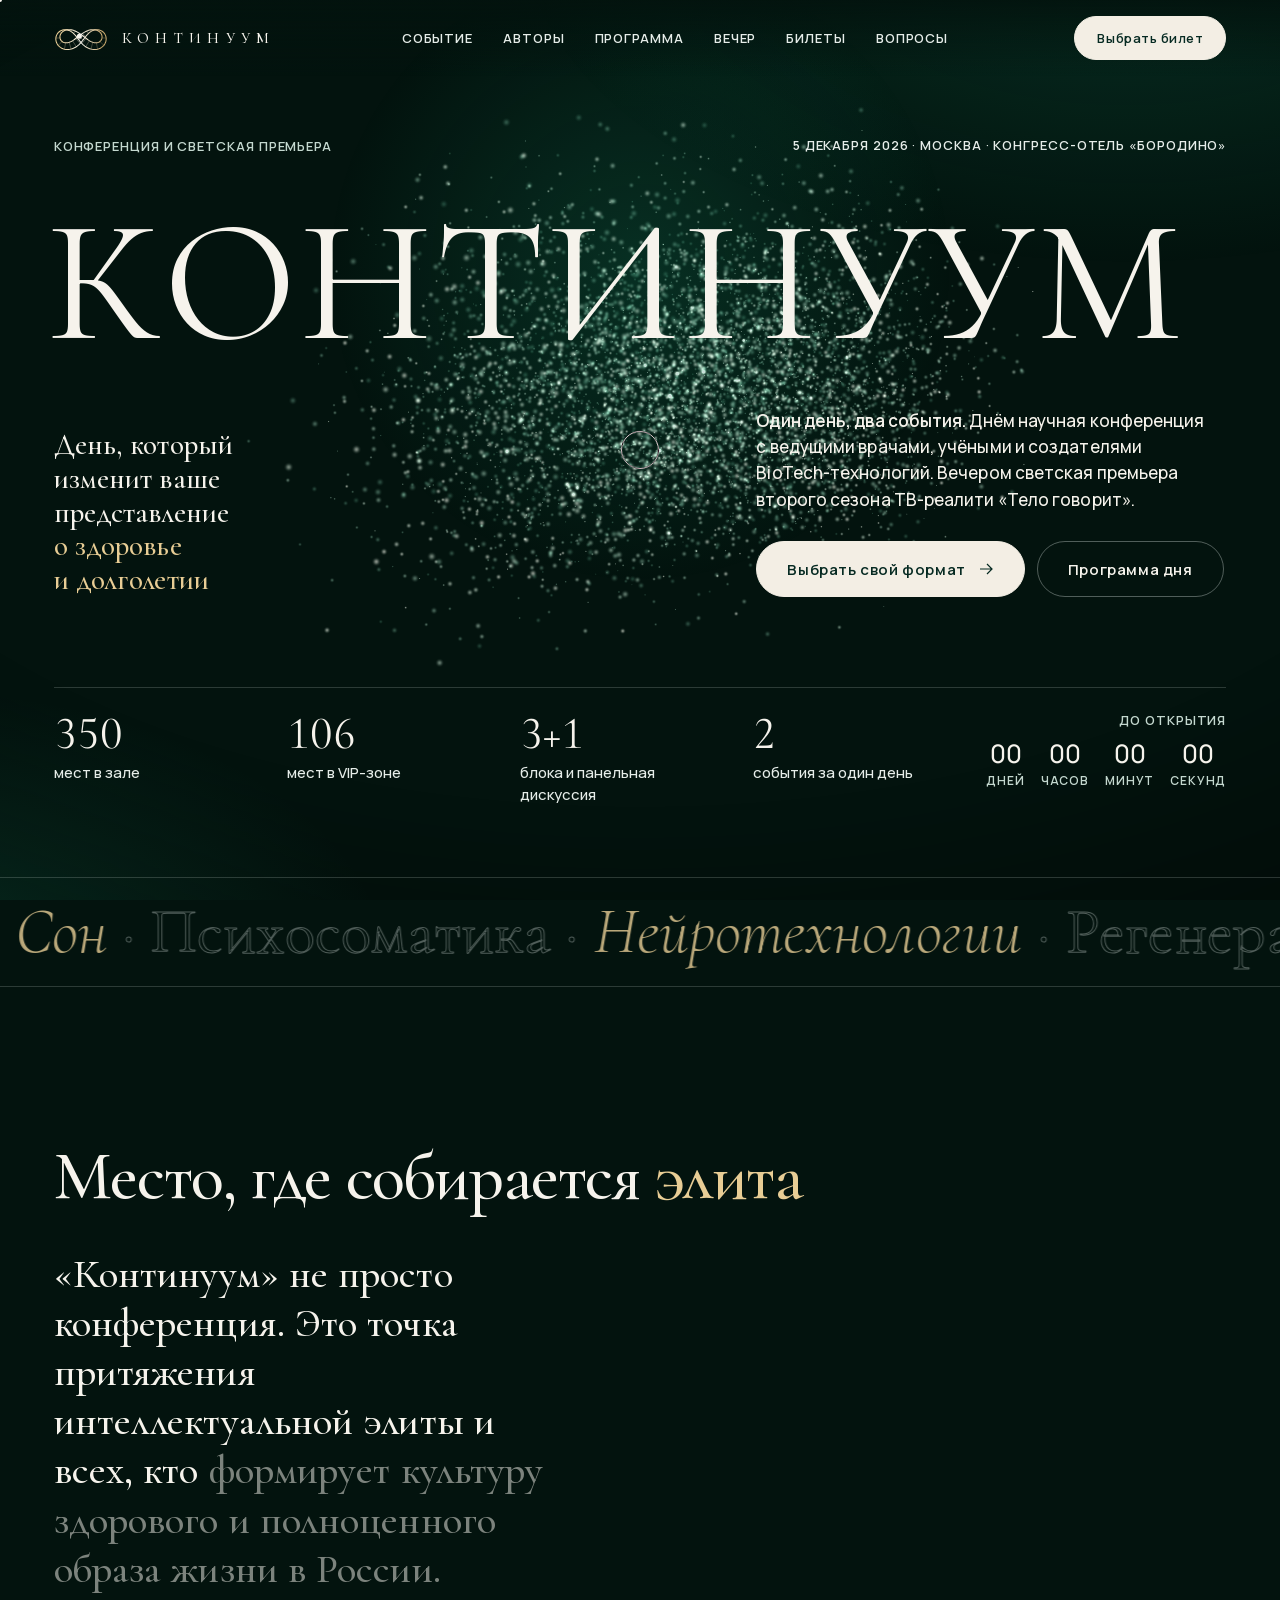
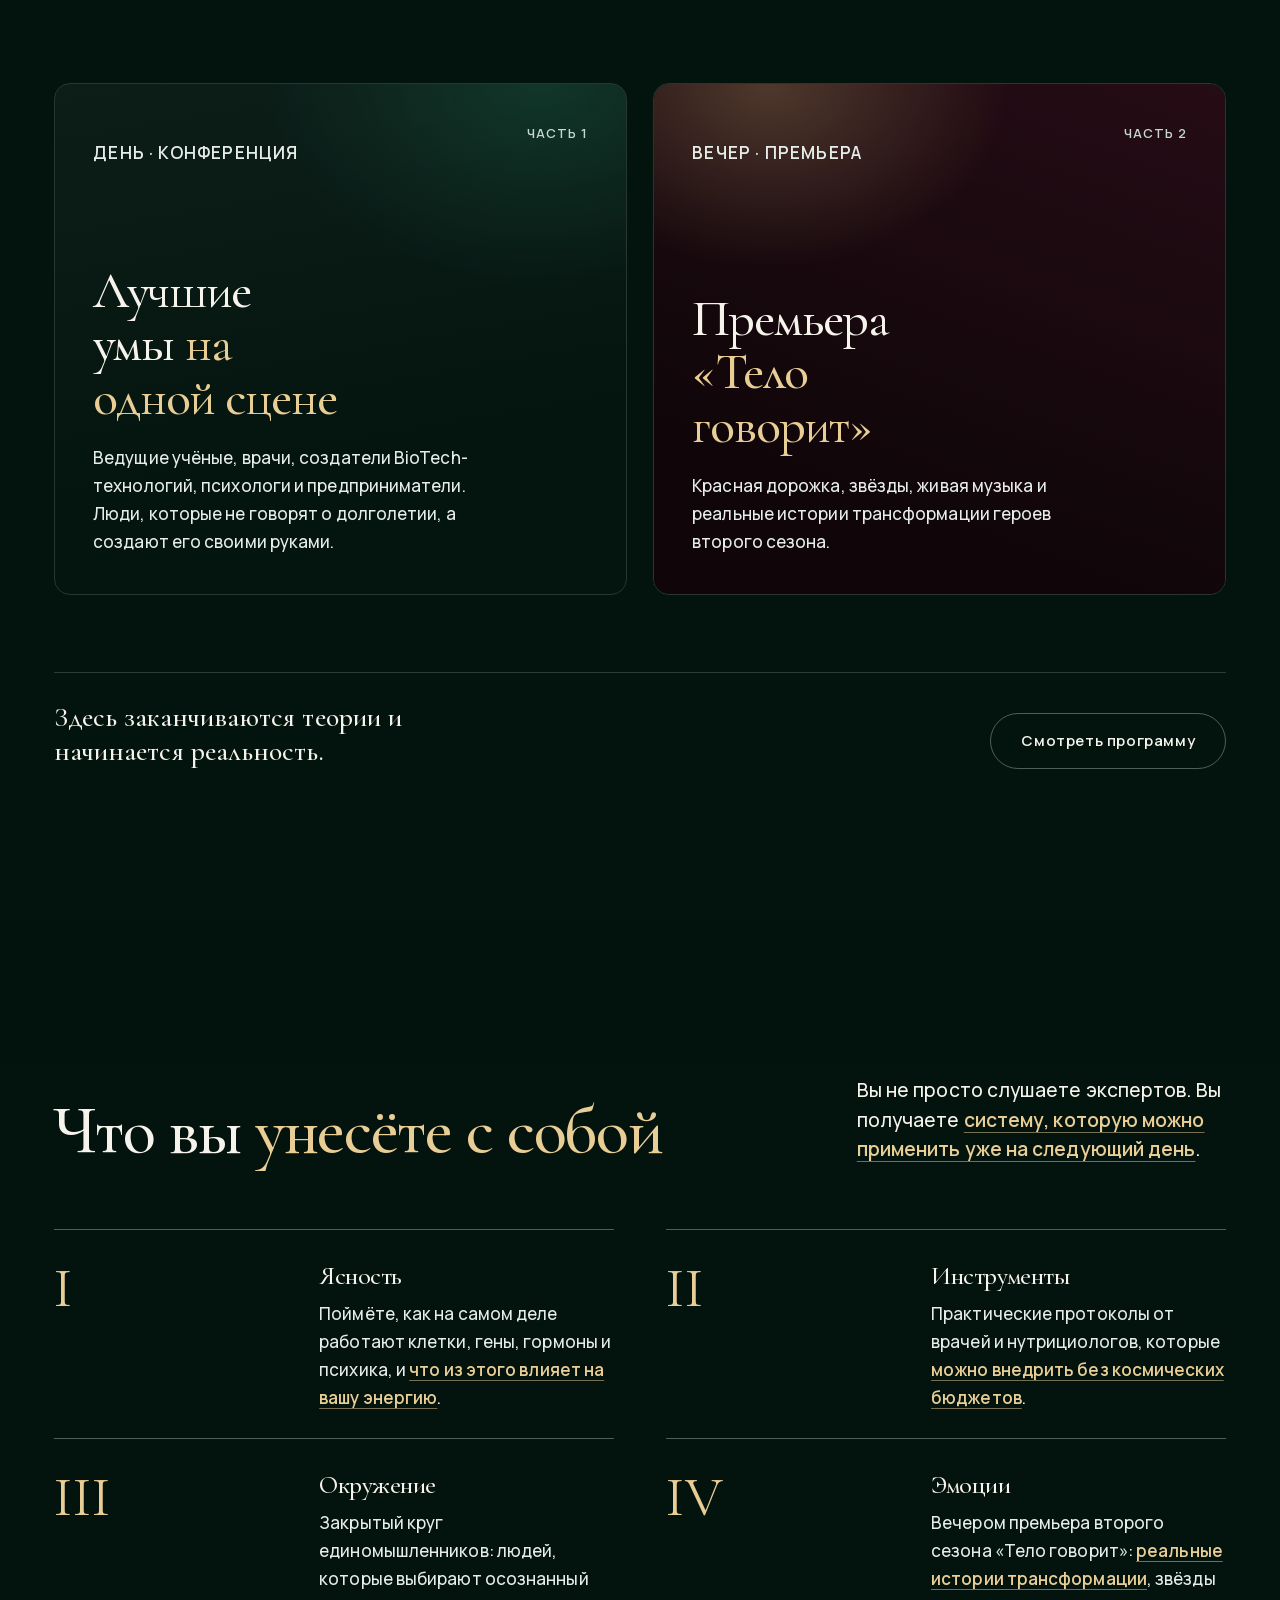
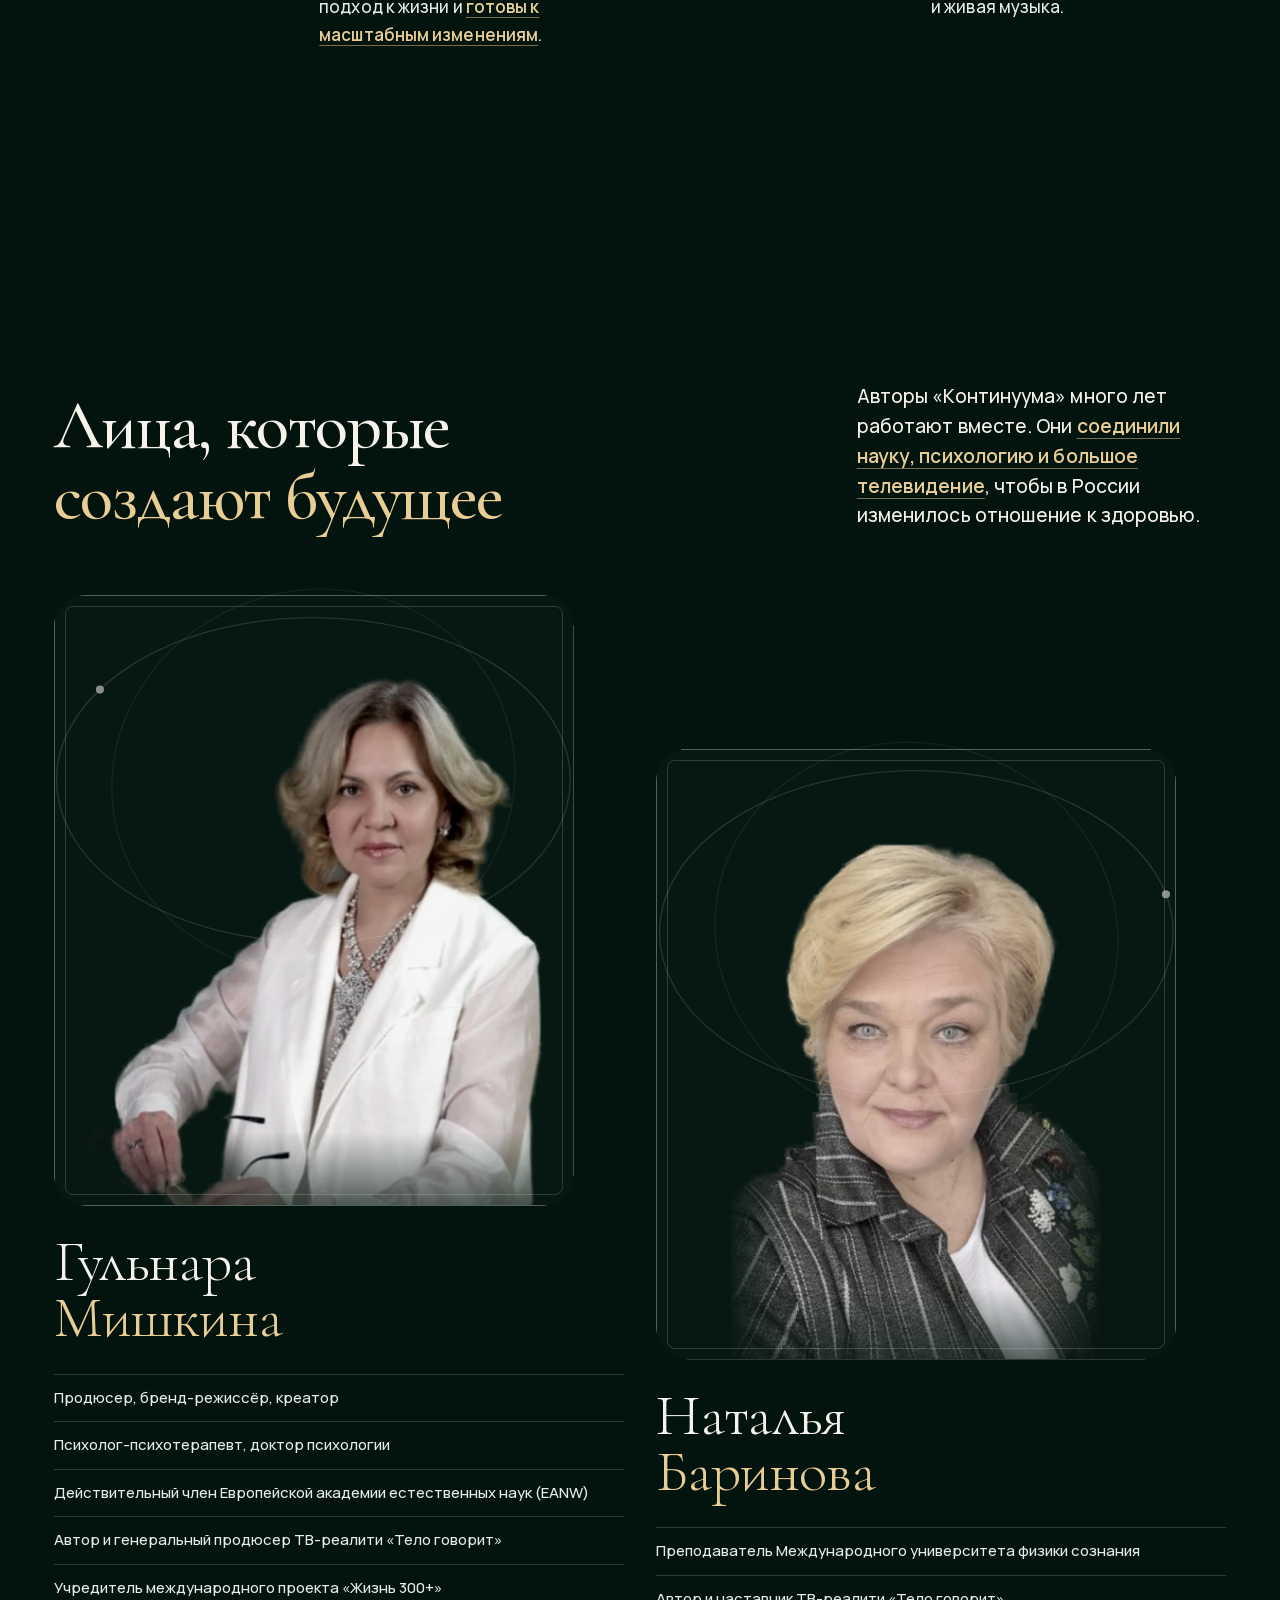
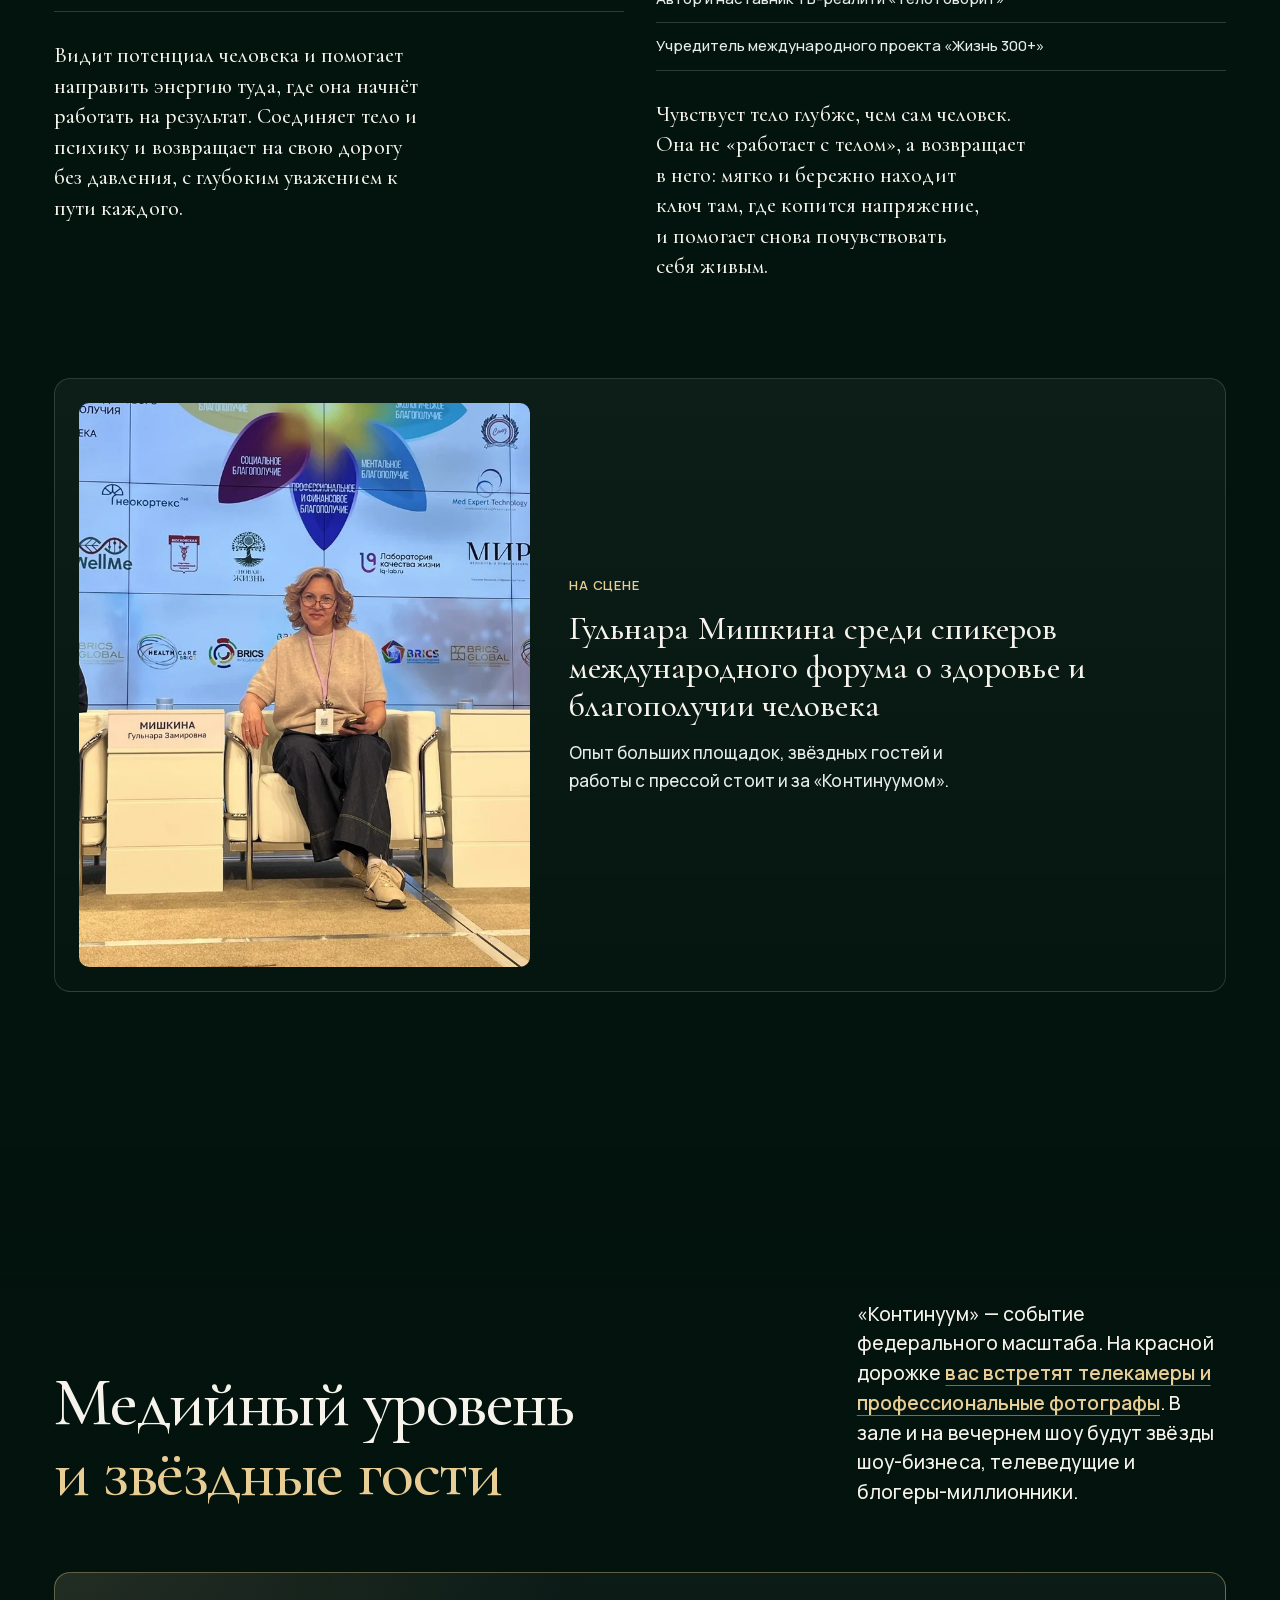
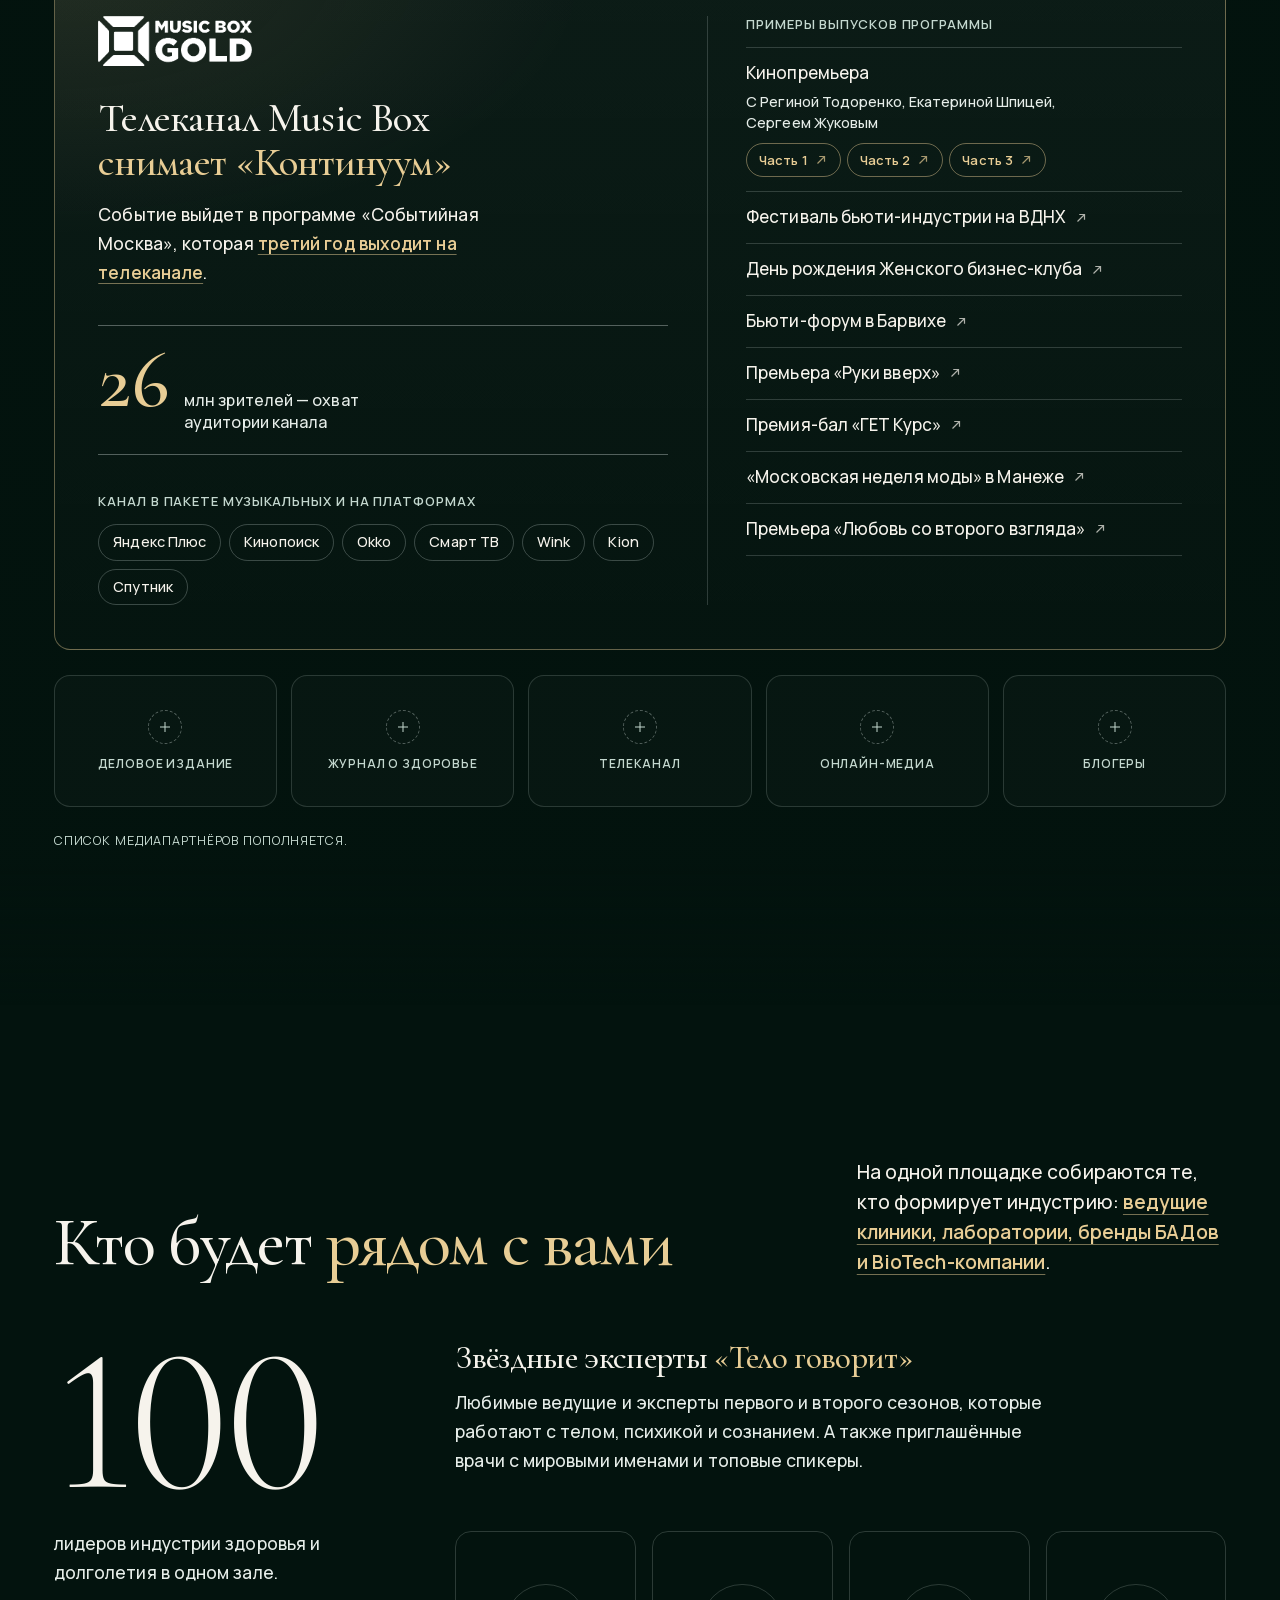
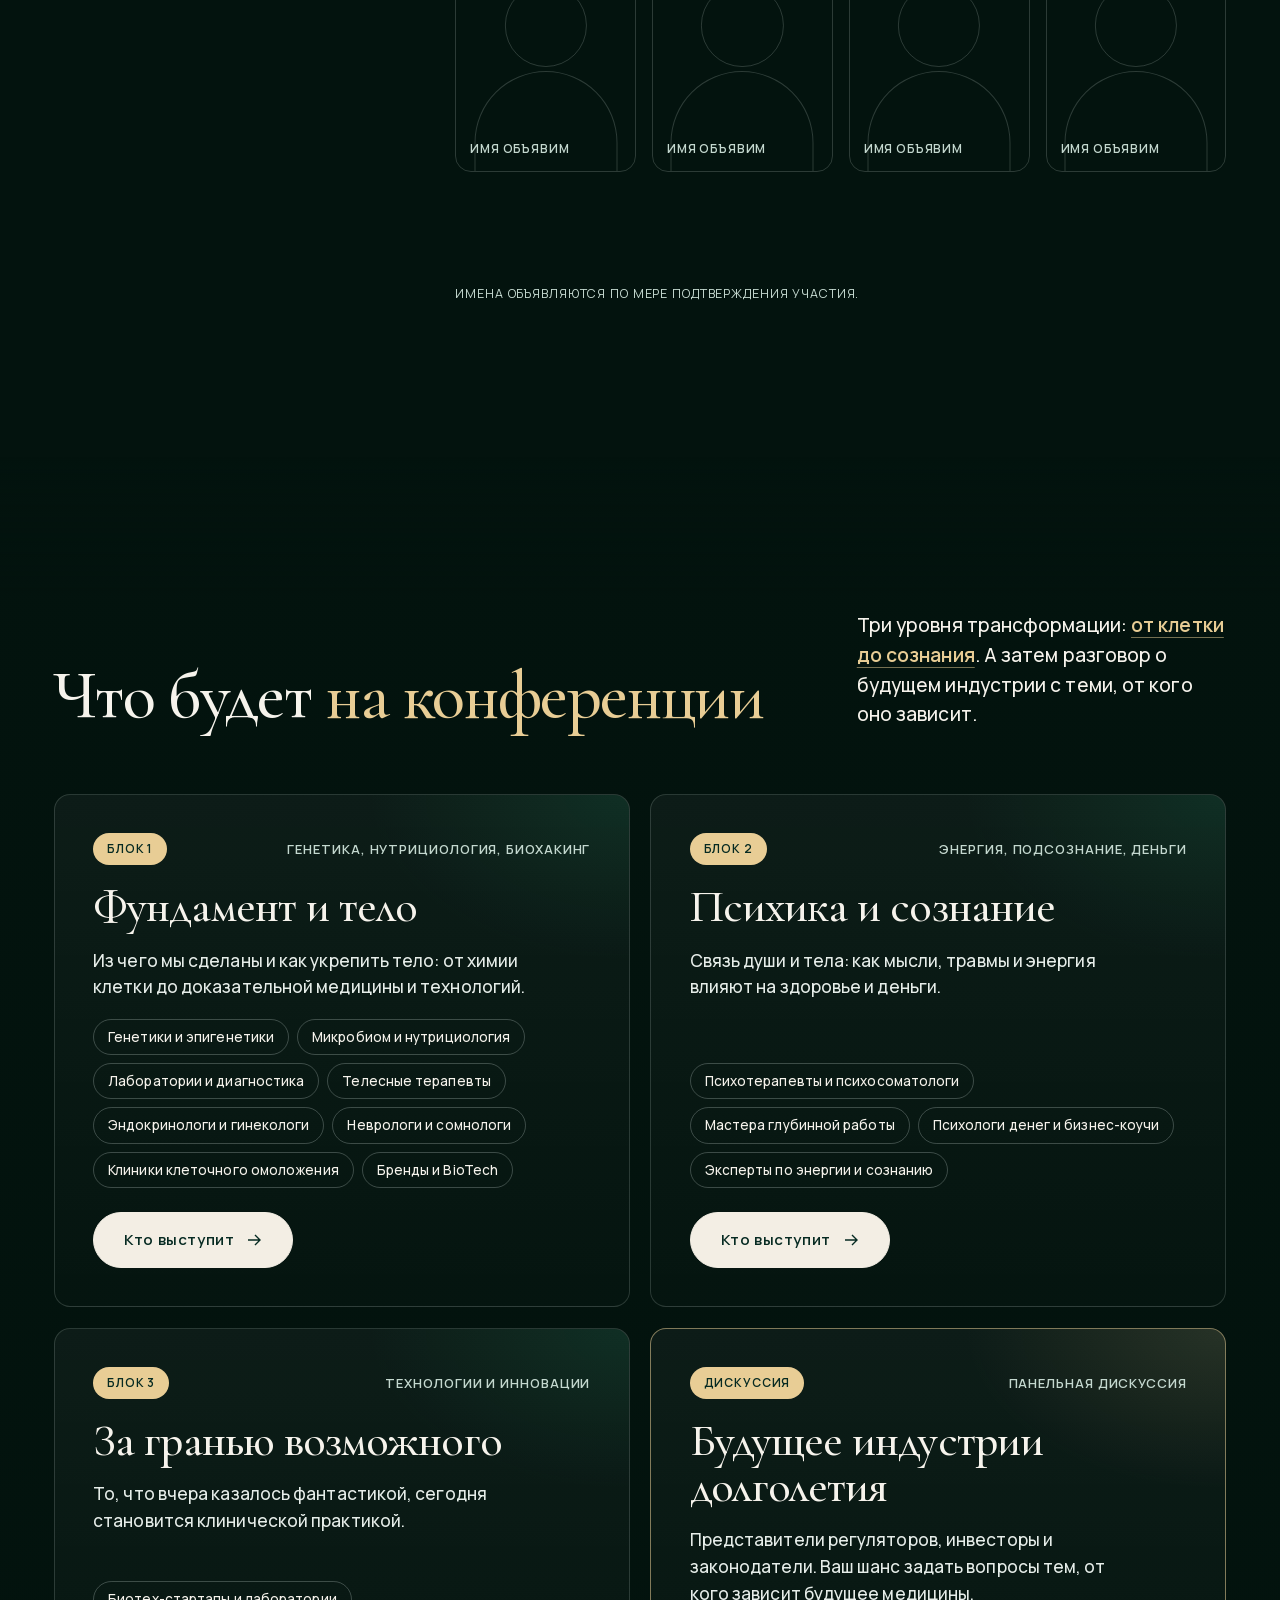
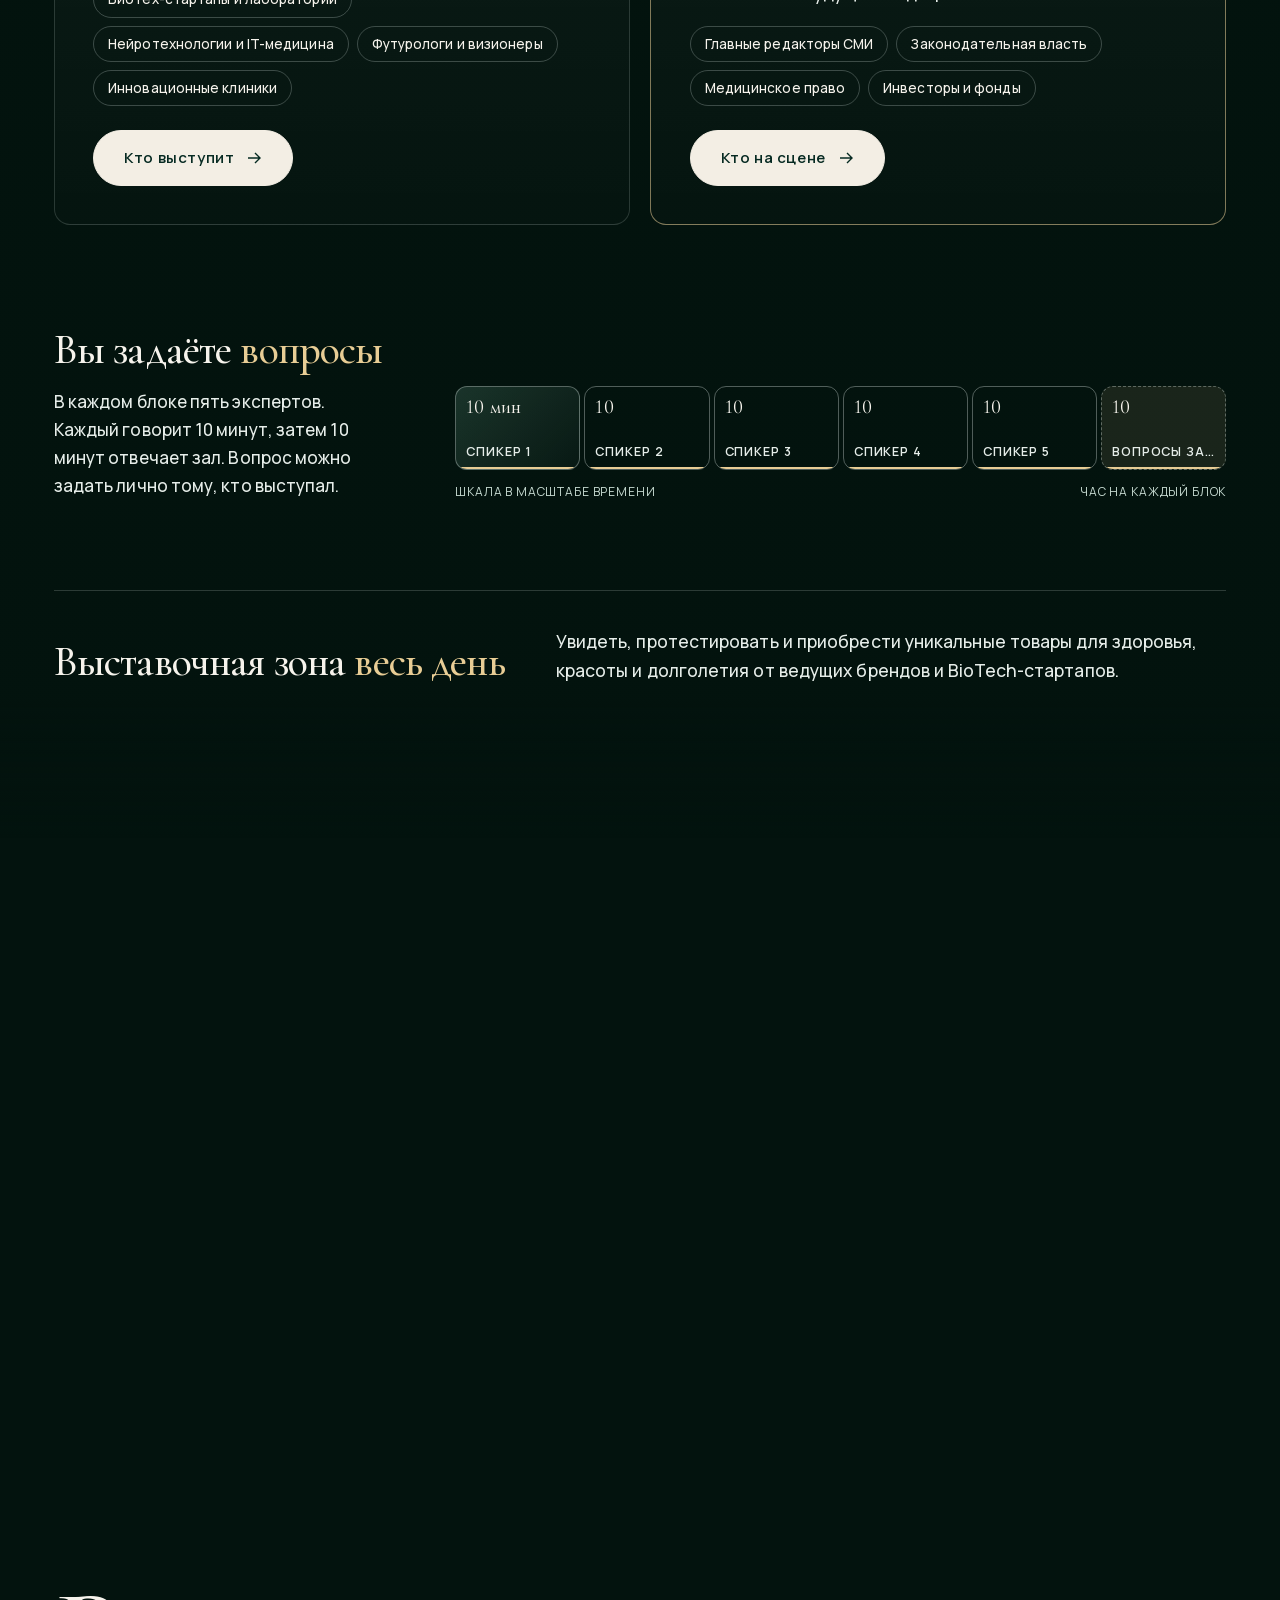
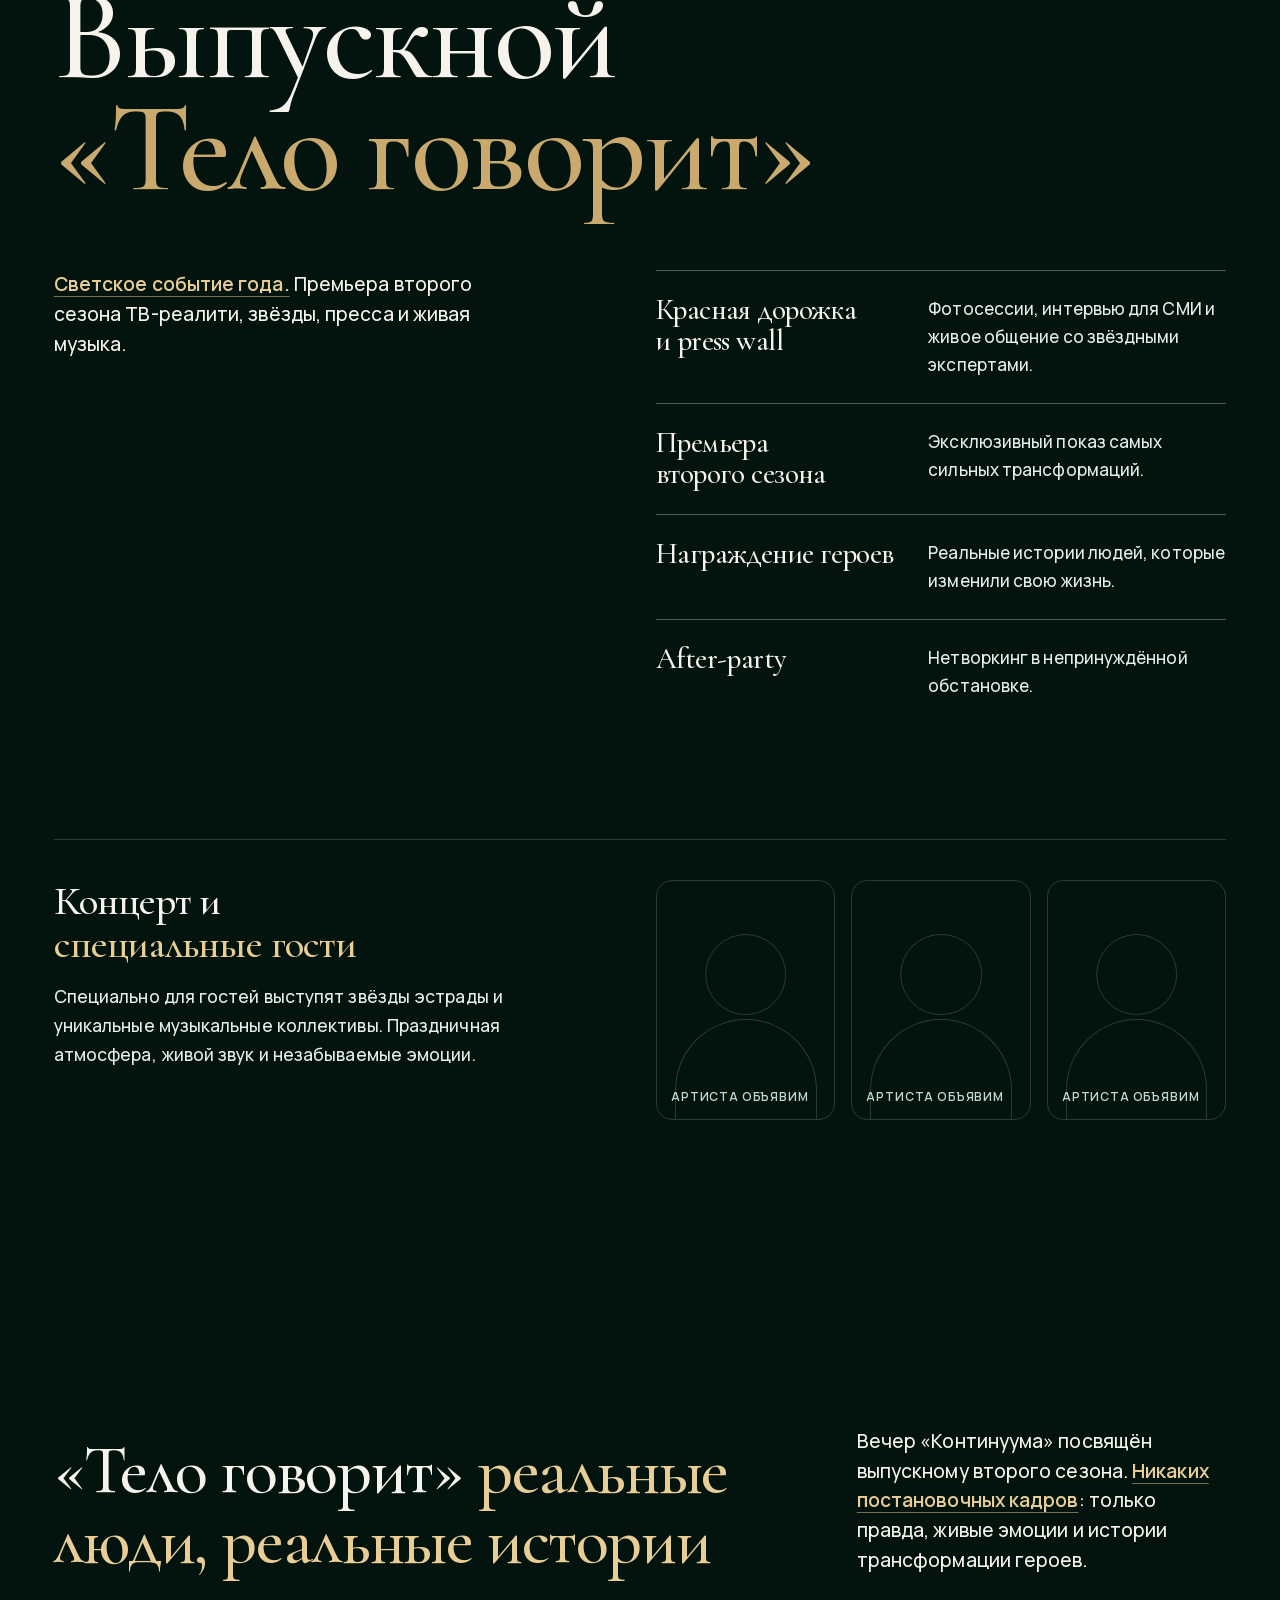
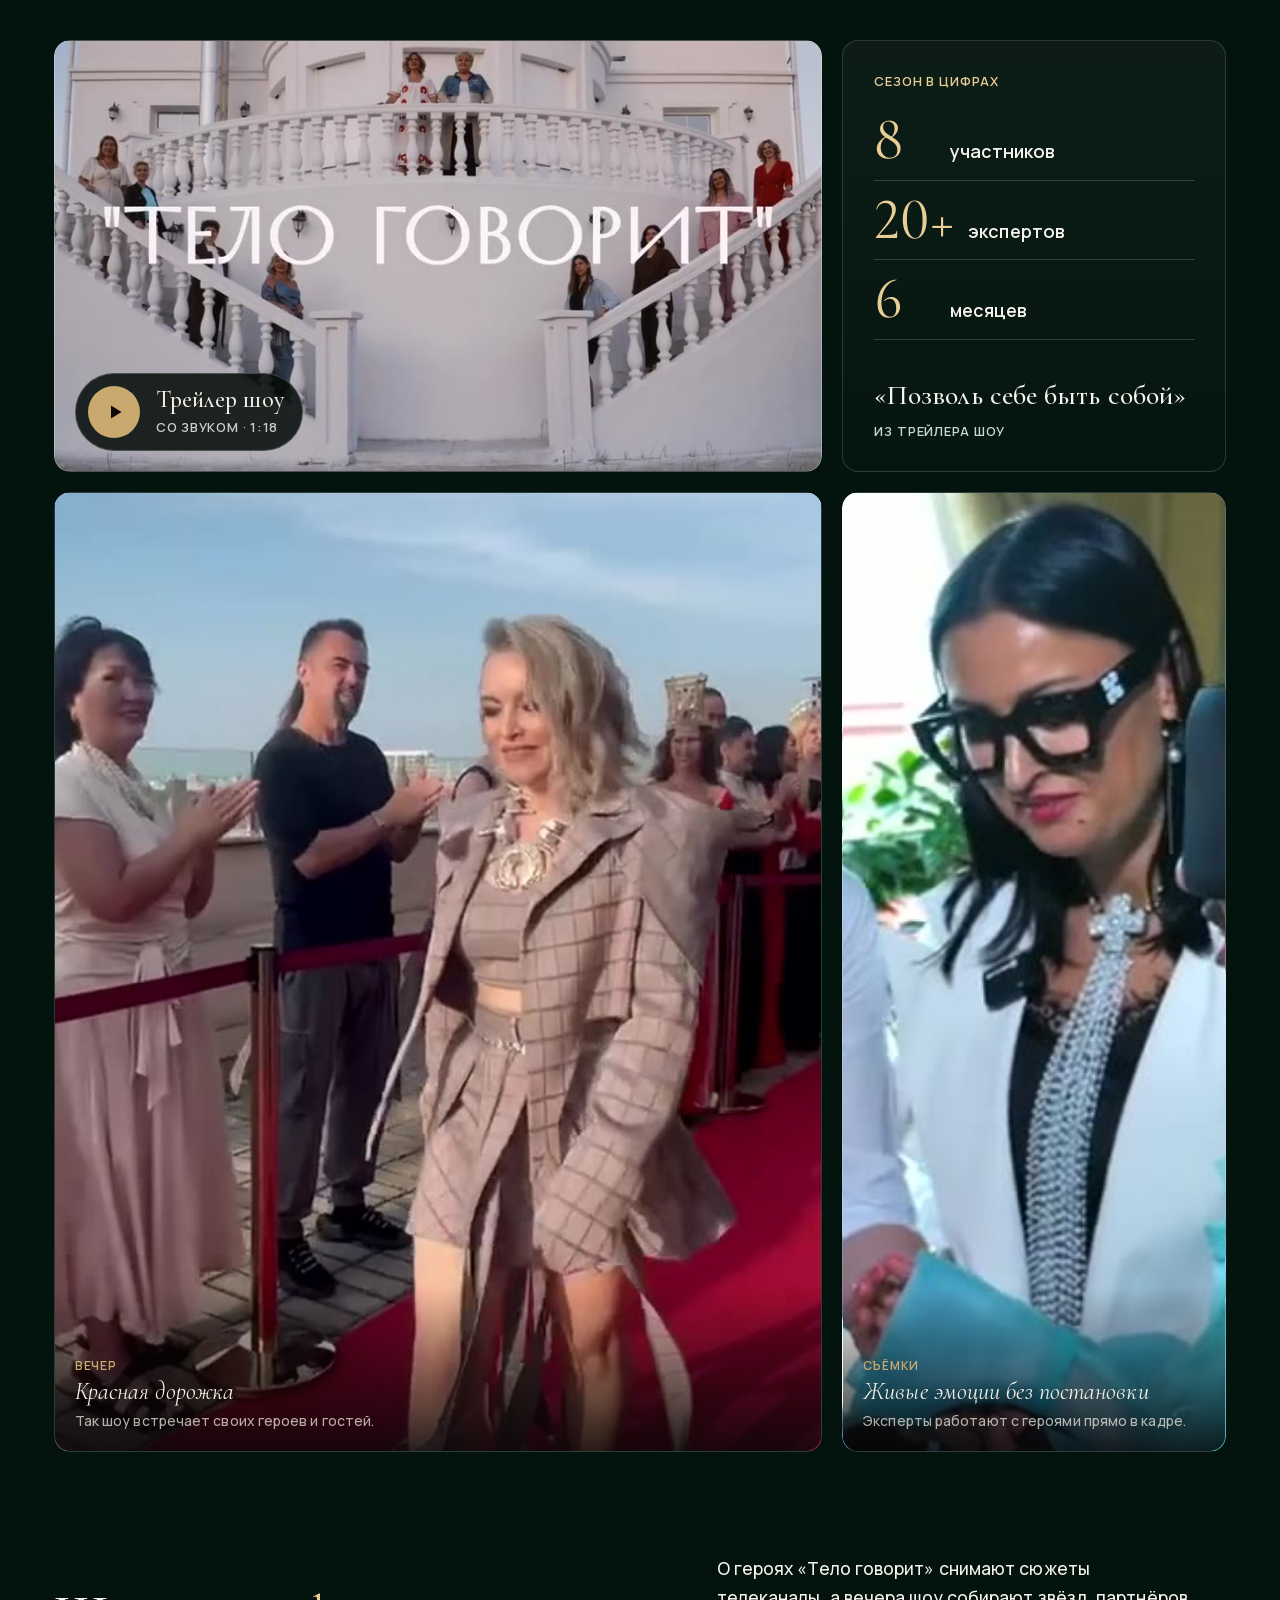
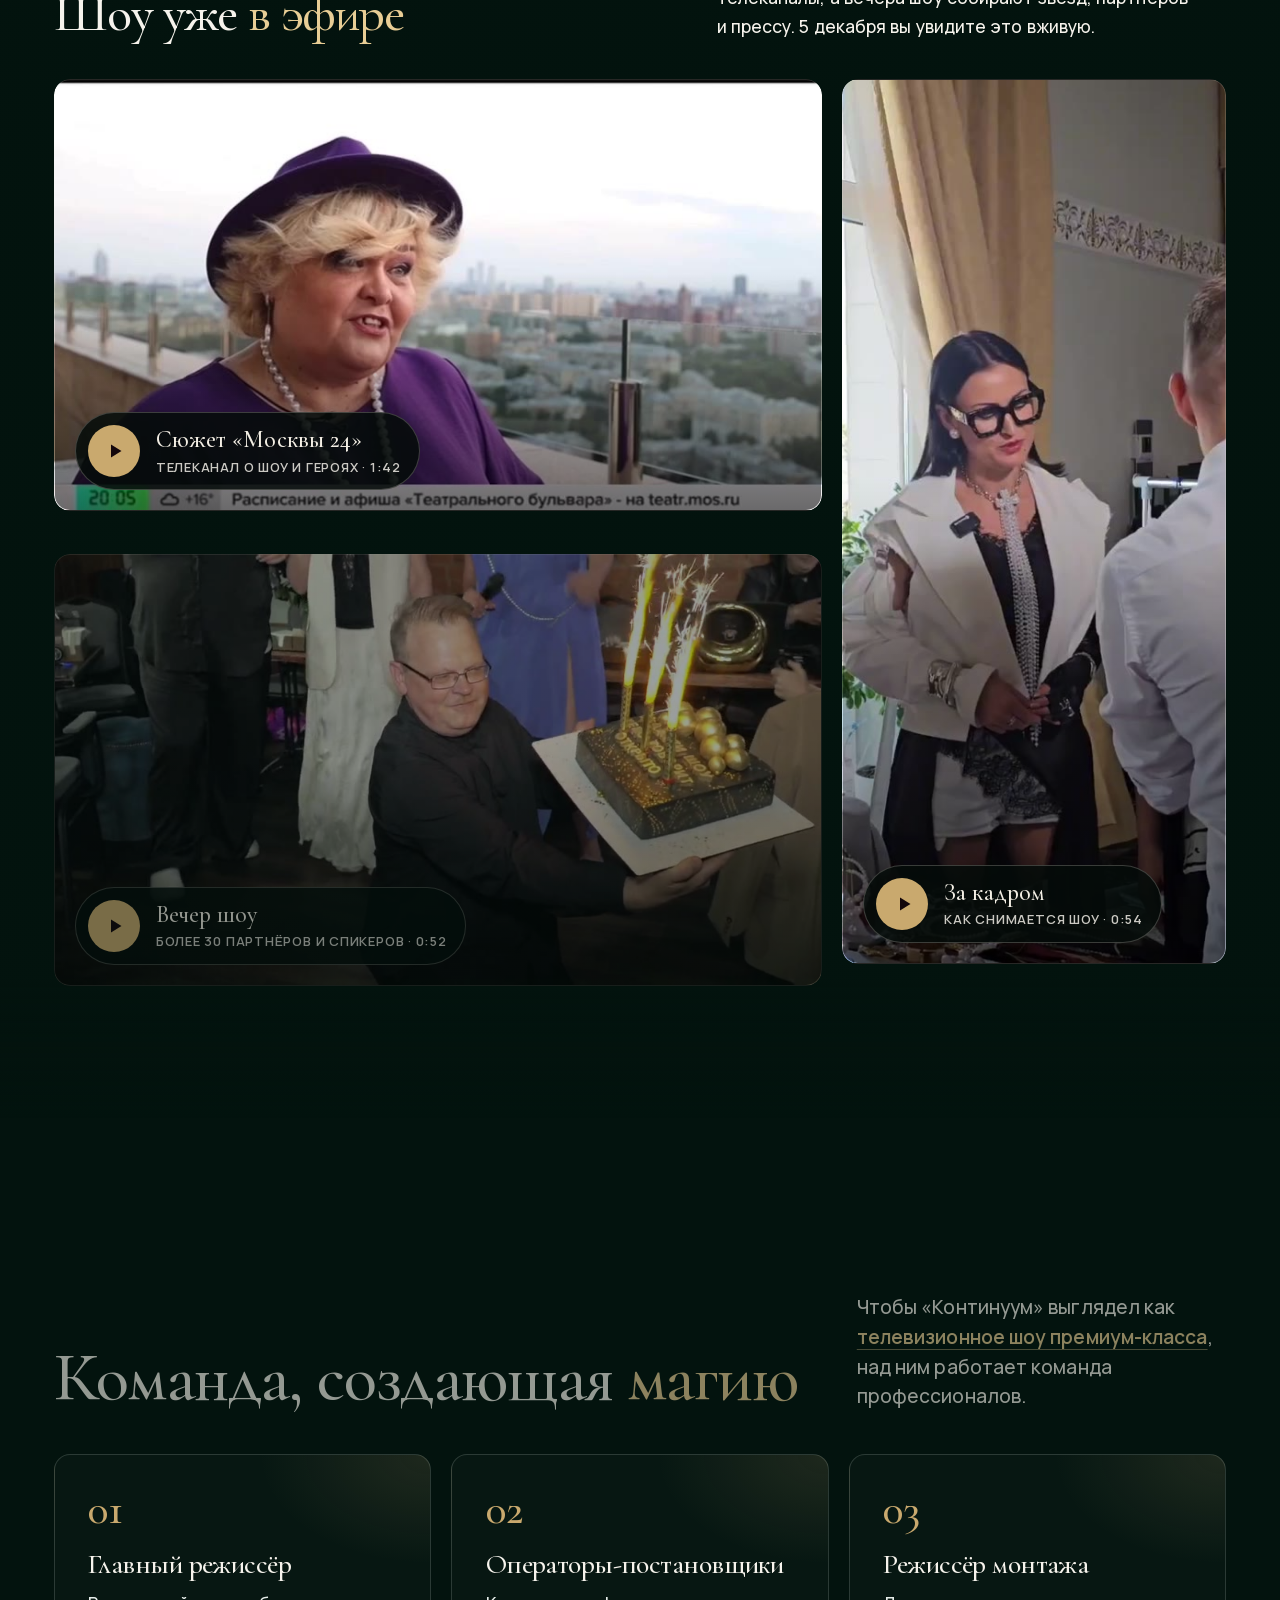
==== tickets.html @ b8dd2dc7 "Лендинг билетов: tickets.html" ====
<!doctype html>
<html lang="ru">
<head>
<meta charset="utf-8">
<meta name="viewport" content="width=device-width,initial-scale=1,viewport-fit=cover">
<title>Континуум · Билеты · 5 декабря 2026 · Москва</title>
<meta name="description" content="День, который изменит ваше представление о здоровье и долголетии: научная конференция и премьера ТВ-реалити «Тело говорит». Билеты Стандарт и VIP.">
<link rel="canonical" href="https://osipda-ux.github.io/kontinuum-partners/tickets.html">
<meta name="theme-color" content="#0A0B0D">
<link rel="icon" href="favicon.svg" type="image/svg+xml">
<meta property="og:type" content="website">
<meta property="og:locale" content="ru_RU">
<meta property="og:site_name" content="Континуум">
<meta property="og:title" content="КОНТИНУУМ — день, который изменит ваше представление о здоровье">
<meta property="og:description" content="День, который изменит ваше представление о здоровье и долголетии: научная конференция и премьера ТВ-реалити «Тело говорит». Билеты Стандарт и VIP.">
<meta property="og:url" content="https://osipda-ux.github.io/kontinuum-partners/tickets.html">
<meta property="og:image" content="https://osipda-ux.github.io/kontinuum-partners/og.jpg">
<meta property="og:image:width" content="1200">
<meta property="og:image:height" content="630">
<meta name="twitter:card" content="summary_large_image">
<meta name="twitter:image" content="https://osipda-ux.github.io/kontinuum-partners/og.jpg">
<link rel="preload" href="assets/CormorantGaramond-300-cyrillic.woff2" as="font" type="font/woff2" crossorigin>
<link rel="stylesheet" href="assets/fonts.css">
<style>:root{padding-top:env(safe-area-inset-top,0px);padding-bottom:env(safe-area-inset-bottom,0px)}body{margin:0}img{max-width:100%}[hidden]{display:none!important}</style>
<script type="application/ld+json">{"@context":"https://schema.org","@type":"Event","name":"Континуум","description":"День, который изменит ваше представление о здоровье и долголетии: научная конференция и премьера ТВ-реалити «Тело говорит». Билеты Стандарт и VIP.","startDate":"2026-12-05","eventAttendanceMode":"https://schema.org/OfflineEventAttendanceMode","location":{"@type":"Place","name":"Москва","address":"Москва"},"image":"https://osipda-ux.github.io/kontinuum-partners/og.jpg","organizer":{"@type":"Organization","name":"Жизнь 300+"}}</script>
</head>
<body>
<style>
/* Layout: журнальная асимметричная сетка; страница проживает день события — глубокий изумруд сверху, бордо и золото вечера внизу */
:root{
  color-scheme: dark;
  --bg:#03130E; --bg-2:#051B15; --ink:#F7F4EE; --ink-2:#D6E2DC; --ink-3:#A9C4B9;
  --accent:#E8CD95; --accent-2:#1F6B55; --mint:#8FE0BE; --cta:#F3EEE4; --cta-ink:#062A22;
  --line:rgba(231,240,236,.18); --line-2:rgba(231,240,236,.34); --glow:rgba(90,200,160,.16);
  --gold:#C9A96E; --wine:#7A1F2E;
  --f-display:"Cormorant Garamond","Times New Roman",Georgia,serif;
  --f-body:"Manrope",system-ui,-apple-system,"Segoe UI",sans-serif;
  --f-mono:"JetBrains Mono",ui-monospace,Menlo,monospace;
  --ease:cubic-bezier(.16,1,.3,1);
  --gutter:clamp(16px,4.2vw,64px);
  --maxw:1380px;
}
*,*::before,*::after{box-sizing:border-box}
html{overflow-x:hidden;overflow-x:clip;scroll-behavior:auto;-webkit-text-size-adjust:100%}
body{background:var(--bg);color:var(--ink);font:400 16px/1.65 var(--f-body);overflow-x:hidden;overflow-x:clip;-webkit-font-smoothing:antialiased;transition:background-color .2s linear}
body::before{content:"";position:fixed;inset:0 0 auto;height:env(safe-area-inset-top,0px);z-index:60;background:var(--bg)}
a{color:inherit}
::selection{background:var(--accent);color:var(--bg)}
:focus-visible{outline:1px solid var(--accent);outline-offset:4px}
[hidden]{display:none!important}

/* фон: частицы, зерно, виньетка, свет за курсором */
#gl{position:fixed;inset:0;width:100%;height:100%;z-index:0;pointer-events:none;opacity:.9}
.grain{position:fixed;inset:-50%;z-index:2;pointer-events:none;opacity:.07;background-image:url("data:image/svg+xml,%3Csvg xmlns='http://www.w3.org/2000/svg' width='160' height='160'%3E%3Cfilter id='n'%3E%3CfeTurbulence type='fractalNoise' baseFrequency='.9' numOctaves='3' stitchTiles='stitch'/%3E%3C/filter%3E%3Crect width='100%25' height='100%25' filter='url(%23n)'/%3E%3C/svg%3E");animation:grain 1.2s steps(6) infinite}
@keyframes grain{0%{transform:translate(0,0)}20%{transform:translate(-3%,2%)}40%{transform:translate(2%,-3%)}60%{transform:translate(-2%,-1%)}80%{transform:translate(3%,3%)}100%{transform:translate(0,0)}}
.vignette{position:fixed;inset:0;z-index:1;pointer-events:none;background:radial-gradient(120% 90% at 50% 40%,transparent 55%,rgba(0,0,0,.55) 100%)}
.spot{position:fixed;inset:0;z-index:1;pointer-events:none;background:radial-gradient(520px circle at var(--mx,50%) var(--my,30%),var(--glow),transparent 60%)}

main,header,footer{position:relative;z-index:3}
.wrap{max-width:var(--maxw);margin:0 auto;padding-left:max(var(--gutter),env(safe-area-inset-left,0px));padding-right:max(var(--gutter),env(safe-area-inset-right,0px))}
section{position:relative;padding-block:clamp(88px,12vw,168px)}

/* типографика */
.eyebrow{font:500 11px/1.4 var(--f-mono);letter-spacing:.22em;text-transform:uppercase;color:var(--ink-2);display:flex;align-items:center;gap:14px}
.eyebrow::before{content:"";width:28px;height:1px;background:var(--accent);flex:none}
h1,h2,h3{font-family:var(--f-display);font-weight:300;line-height:.98;letter-spacing:-.01em;margin:0;text-wrap:balance}
h2{font-size:clamp(40px,6.4vw,104px)}
h2 em,h3 em{font-style:italic;color:var(--accent)}
h3{font-size:clamp(28px,3.2vw,46px);line-height:1.05}
p{margin:0}
.lead{font-size:clamp(17px,1.35vw,20px);line-height:1.6;color:var(--ink-2);max-width:60ch}
.mono{font-family:var(--f-mono);font-size:12px;letter-spacing:.14em;text-transform:uppercase}
.head{display:grid;grid-template-columns:repeat(12,minmax(0,1fr));gap:24px 32px;align-items:end;margin-bottom:clamp(48px,6vw,88px)}
.head > .eyebrow{grid-column:1/-1}
.head > h2{grid-column:1/9}
.head > .lead{grid-column:9/13;align-self:end}
@media (max-width:980px){.head > h2,.head > .lead{grid-column:1/-1}}

/* кнопки */
.btn{--h:56px;position:relative;display:inline-flex;align-items:center;justify-content:center;gap:12px;height:var(--h);padding:0 30px;border-radius:999px;font:500 14px/1 var(--f-body);letter-spacing:.04em;text-decoration:none;cursor:pointer;border:1px solid var(--line-2);color:var(--ink);background:transparent;transition:background-color .5s var(--ease),color .5s var(--ease),border-color .5s var(--ease);white-space:nowrap}
.btn:hover{border-color:var(--ink)}
.btn--fill{background:var(--cta);color:var(--cta-ink);border-color:var(--cta)}
.btn--fill:hover{background:var(--ink);border-color:var(--ink)}
.btn svg{width:16px;height:16px;flex:none}
.btn span{position:relative;display:inline-block}

/* навигация */
.nav{position:fixed;top:env(safe-area-inset-top,0px);left:0;right:0;z-index:50;transition:transform .6s var(--ease)}
.nav__in{display:flex;align-items:center;justify-content:space-between;gap:24px;height:76px}
.nav::before{content:"";position:absolute;inset:0;background:linear-gradient(var(--bg),transparent);opacity:.92;pointer-events:none}
.brand{display:flex;align-items:center;gap:14px;text-decoration:none;position:relative}
.brand svg{width:54px;height:26px;overflow:visible}
.brand b{font:500 15px/1 var(--f-display);letter-spacing:.42em;text-transform:uppercase}
.nav__links{display:flex;gap:30px;position:relative}
.nav__links a{font:500 11px/1 var(--f-mono);letter-spacing:.18em;text-transform:uppercase;text-decoration:none;color:var(--ink-2);transition:color .3s}
.nav__links a:hover{color:var(--ink)}
.nav .btn{--h:44px;padding:0 22px;font-size:13px;position:relative}
@media (max-width:1080px){.nav__links{display:none}}
@media (max-width:560px){.brand b{display:none}.nav .btn{padding:0 18px}}

/* hero */
.hero{padding-top:calc(clamp(120px,15vh,170px) + env(safe-area-inset-top,0px));padding-bottom:clamp(40px,6vw,72px)}
.hero__top{display:flex;justify-content:space-between;gap:24px;flex-wrap:wrap}
.hero h1{font-size:clamp(50px,13.6vw,236px);font-weight:300;letter-spacing:.015em;line-height:.86;white-space:nowrap;margin:clamp(28px,4vw,56px) 0 0 -.04em;display:block}
.hero h1 .m{display:inline-block;overflow:hidden;vertical-align:top;padding-bottom:.04em}
.hero h1 .ch{display:inline-block;will-change:transform}
.hero__grid{display:grid;grid-template-columns:repeat(12,minmax(0,1fr));gap:32px;margin-top:clamp(28px,3.4vw,48px);align-items:end}
.hero__sub{grid-column:1/8;font:300 italic clamp(26px,3.3vw,52px)/1.08 var(--f-display);color:var(--ink);max-width:16ch}
.hero__sub span{color:var(--accent)}
.hero__side{grid-column:8/13;display:grid;gap:28px}
.hero__side .lead{font-size:16px}
.hero__cta{display:flex;gap:12px;flex-wrap:wrap}
.facts{display:grid;grid-template-columns:repeat(4,minmax(0,1fr)) auto;gap:0;margin-top:clamp(56px,7vw,100px);border-top:1px solid var(--line)}
.fact{padding:22px 24px 0 0;display:grid;gap:6px;align-content:start}
.fact b{font:300 clamp(34px,3.6vw,58px)/1 var(--f-display);font-variant-numeric:lining-nums tabular-nums}
.fact span{font:400 12px/1.45 var(--f-mono);letter-spacing:.1em;text-transform:uppercase;color:var(--ink-2)}
.count{padding:22px 0 0;display:grid;gap:10px;justify-items:end;align-content:start}
.count__n{display:flex;gap:16px;font:400 clamp(22px,2vw,30px)/1 var(--f-mono);font-variant-numeric:tabular-nums}
.count__n i{font-style:normal;display:grid;justify-items:center;gap:8px}
.count__n small{font-size:10px;letter-spacing:.18em;color:var(--ink-3);text-transform:uppercase}
@media (max-width:980px){
  .hero__sub,.hero__side{grid-column:1/-1}
  .facts{grid-template-columns:repeat(2,minmax(0,1fr))}
  .count{grid-column:1/-1;justify-items:start;border-top:1px solid var(--line);margin-top:22px}
}

/* бегущая строка */
.marquee{position:relative;z-index:3;border-block:1px solid var(--line);overflow:hidden;padding-block:22px}
.marquee__t{display:flex;width:max-content;animation:mq 60s linear infinite}
.marquee__t span{font:300 clamp(36px,5vw,76px)/1 var(--f-display);color:transparent;-webkit-text-stroke:1px var(--line-2);white-space:nowrap;padding-right:.5em}
.marquee__t span i{font-style:italic;color:var(--accent);-webkit-text-stroke:0;opacity:.8}
@keyframes mq{to{transform:translateX(-50%)}}

/* о событии */
.manifesto{font:300 clamp(28px,3.6vw,58px)/1.14 var(--f-display);max-width:24ch;margin-bottom:clamp(56px,7vw,110px)}
.manifesto .w{opacity:.18;transition:opacity .2s}
.scenes{display:grid;grid-template-columns:1fr 1fr;gap:clamp(16px,2vw,28px)}
.scene{position:relative;min-height:clamp(380px,40vw,560px);border:1px solid var(--line);padding:clamp(24px,3vw,44px);display:flex;flex-direction:column;justify-content:space-between;overflow:hidden;isolation:isolate;transition:border-color .6s var(--ease)}
.scene::before{content:"";position:absolute;inset:0;z-index:-1;transition:transform 1.2s var(--ease),opacity .8s;opacity:.9}
.scene--day::before{background:radial-gradient(90% 70% at 85% 10%,rgba(140,203,176,.22),transparent 60%),linear-gradient(160deg,#121820 0%,#0A0B0D 70%)}
.scene--night::before{background:radial-gradient(70% 60% at 20% 0%,rgba(201,169,110,.32),transparent 60%),linear-gradient(200deg,#2A0D17 0%,#12060A 75%)}
.scene:hover{border-color:var(--line-2)}
.scene:hover::before{transform:scale(1.06)}
.scene__k{display:flex;justify-content:space-between;gap:16px}
.scene h3{font-size:clamp(34px,4vw,64px);max-width:12ch}
.scene p{color:var(--ink-2);max-width:40ch;margin-top:18px}
.scene--night h3 em{color:var(--gold)}
.scene--night .eyebrow::before{background:var(--gold)}
.scene__art{position:absolute;right:-8%;top:18%;width:62%;opacity:.55;z-index:-1;pointer-events:none}
.statement{margin-top:clamp(48px,6vw,88px);display:flex;justify-content:space-between;align-items:end;gap:24px;flex-wrap:wrap;border-top:1px solid var(--line);padding-top:28px}
.statement p{font:300 italic clamp(22px,2.2vw,34px)/1.2 var(--f-display);max-width:28ch}
@media (max-width:820px){.scenes{grid-template-columns:1fr}}

/* авторы */
.authors{display:grid;grid-template-columns:repeat(12,minmax(0,1fr));gap:32px}
.author{display:grid;gap:28px;align-content:start}
.author:nth-child(1){grid-column:1/7}
.author:nth-child(2){grid-column:7/13;margin-top:clamp(0px,12vw,180px)}
.author{min-width:0}
.portrait{position:relative;width:min(100%,520px);aspect-ratio:4/4.7;max-width:100%}
/* рамка: прямоугольник со скруглёнными углами и двойной линией */
.portrait__frame{position:absolute;inset:0;overflow:hidden;isolation:isolate;border:1px solid var(--line-2);border-radius:32px;background:radial-gradient(70% 55% at 50% 36%,var(--glow),transparent 72%),linear-gradient(180deg,var(--bg-2),var(--bg));transition:border-color .8s var(--ease);-webkit-mask-image:-webkit-radial-gradient(#fff,#000)}
.portrait__frame::after{content:"";position:absolute;inset:10px;z-index:2;border:1px solid var(--line);border-radius:23px;pointer-events:none}
.author:hover .portrait__frame{border-color:var(--accent)}
.portrait svg.orbit{position:absolute;inset:-3% -2% auto;width:104%;height:auto;opacity:.55;pointer-events:none;z-index:1}
.portrait img{position:absolute;left:0;right:0;bottom:-4%;margin-inline:auto;width:auto;height:94%;max-width:none;object-fit:contain;object-position:50% 100%;filter:grayscale(.35) contrast(1.04) brightness(.96);transition:filter 1s var(--ease);-webkit-mask-image:linear-gradient(to bottom,#000 80%,transparent 100%);mask-image:linear-gradient(to bottom,#000 80%,transparent 100%);will-change:transform}
.author:nth-child(2) .portrait img{height:92%;-webkit-mask-image:linear-gradient(to right,transparent,#000 18%,#000 82%,transparent),linear-gradient(to bottom,#000 80%,transparent);-webkit-mask-composite:source-in;mask-image:linear-gradient(to right,transparent,#000 18%,#000 82%,transparent),linear-gradient(to bottom,#000 80%,transparent);mask-composite:intersect}
.author:hover .portrait img{filter:grayscale(0) contrast(1.02)}
.author__name{font:300 clamp(40px,4.6vw,76px)/.95 var(--f-display)}
.author__name span{display:block;font-style:italic;color:var(--accent)}
.regalia{list-style:none;margin:0;padding:0;display:grid;border-top:1px solid var(--line)}
.regalia li{font:400 12px/1.5 var(--f-mono);letter-spacing:.06em;text-transform:uppercase;color:var(--ink-2);padding:12px 0;border-bottom:1px solid var(--line)}
.author__role{font:300 italic clamp(20px,1.7vw,26px)/1.35 var(--f-display);color:var(--ink);max-width:34ch}
.why{grid-column:1/-1;display:grid;grid-template-columns:repeat(12,minmax(0,1fr));gap:32px;margin-top:clamp(64px,8vw,120px);padding-top:40px;border-top:1px solid var(--line)}
.why h3{grid-column:1/5}
.why p{grid-column:5/12;font-size:clamp(18px,1.5vw,22px);color:var(--ink-2);line-height:1.6}
.why p b{color:var(--ink);font-weight:500}
@media (max-width:820px){.author:nth-child(1),.author:nth-child(2),.why h3,.why p{grid-column:1/-1}.author:nth-child(2){margin-top:40px}}

/* экосистема */
.eco{display:grid;grid-template-columns:repeat(12,minmax(0,1fr));gap:32px;align-items:start}
.eco__count{grid-column:1/5;position:sticky;top:120px}
.eco__count b{display:block;font:300 clamp(120px,16vw,260px)/.8 var(--f-display);letter-spacing:-.03em;font-variant-numeric:lining-nums}
.eco__count p{margin-top:24px;color:var(--ink-2);max-width:30ch}
.eco__grid{grid-column:5/13;display:grid;gap:56px}
.people{display:grid;grid-template-columns:repeat(4,minmax(0,1fr));gap:16px}
.slot{position:relative;aspect-ratio:3/4;border:1px solid var(--line);border-radius:20px;display:flex;flex-direction:column;justify-content:flex-end;padding:14px;overflow:hidden}
.slot::before{content:"";position:absolute;left:50%;top:22%;width:46%;aspect-ratio:1;transform:translateX(-50%);border-radius:50%;border:1px solid var(--line)}
.slot::after{content:"";position:absolute;left:50%;top:58%;width:80%;height:60%;transform:translateX(-50%);border-radius:50% 50% 0 0;border:1px solid var(--line)}
.slot span{position:relative;z-index:1;font:400 10px/1.3 var(--f-mono);letter-spacing:.16em;text-transform:uppercase;color:var(--ink-3)}
.slot--on{border-color:var(--line-2)}
.slot--on::before,.slot--on::after{display:none}
.slot--on img{position:absolute;inset:0;width:100%;height:100%;object-fit:cover;filter:grayscale(1);transition:filter .8s var(--ease)}
.slot--on:hover img{filter:none}
.slot--on .slot__t{position:relative;z-index:1;background:linear-gradient(transparent,rgba(0,0,0,.8));margin:-14px;padding:40px 14px 14px}
.slot--on b{display:block;font:400 20px/1.1 var(--f-display);color:var(--ink)}
.logos{display:grid;gap:18px}
.logos__row{display:grid;grid-template-columns:160px 1fr;gap:20px;align-items:center;border-top:1px solid var(--line);padding-top:18px}
.logos__row > span{font:500 11px/1.4 var(--f-mono);letter-spacing:.16em;text-transform:uppercase;color:var(--ink-2)}
.logos__set{display:grid;grid-template-columns:repeat(4,minmax(0,1fr));gap:12px}
.lg{height:64px;border:1px dashed var(--line);border-radius:16px;display:grid;place-items:center;font:400 10px/1 var(--f-mono);letter-spacing:.16em;text-transform:uppercase;color:var(--ink-3)}
.lg--on{border-style:solid}
.lg--on img{max-height:34px;max-width:80%;filter:grayscale(1) brightness(1.6);opacity:.8;transition:filter .5s,opacity .5s}
.lg--on:hover img{filter:none;opacity:1}
.eco__note{font:400 12px/1.6 var(--f-mono);letter-spacing:.08em;color:var(--ink-3);text-transform:uppercase}
@media (max-width:980px){.eco__count,.eco__grid{grid-column:1/-1}.eco__count{position:static}.people{grid-template-columns:repeat(2,minmax(0,1fr))}.logos__row{grid-template-columns:1fr}.logos__set{grid-template-columns:repeat(2,minmax(0,1fr))}}

/* что вы получите */
.gain{display:grid;grid-template-columns:repeat(2,minmax(0,1fr));border-top:1px solid var(--line)}
.gain__i{display:grid;grid-template-columns:minmax(0,.9fr) minmax(0,1.1fr);gap:24px;padding:clamp(28px,3.4vw,52px) clamp(0px,2vw,32px) clamp(28px,3.4vw,52px) 0;border-bottom:1px solid var(--line)}
.gain__i:nth-child(odd){border-right:1px solid var(--line)}
.gain__i:nth-child(even){padding-left:clamp(20px,3vw,48px)}
.gain__i b{font:300 clamp(64px,7vw,120px)/.85 var(--f-display);letter-spacing:-.02em;color:var(--ink);font-variant-numeric:lining-nums}
.gain__i b small{font-size:.38em;letter-spacing:.02em;vertical-align:top;margin-left:4px;color:var(--accent)}
.gain__i h3{font-size:clamp(24px,2.2vw,34px);margin-bottom:14px}
.gain__i p{color:var(--ink-2)}
@media (max-width:900px){.gain{grid-template-columns:1fr}.gain__i:nth-child(odd){border-right:0}.gain__i:nth-child(even){padding-left:0}.gain__i{grid-template-columns:1fr}}

/* освещение: логотипы СМИ и ТВ */
.media{display:grid;grid-template-columns:repeat(5,minmax(0,1fr));gap:14px;margin-bottom:24px}
.mslot{min-height:132px;border:1px solid var(--line);border-radius:22px;display:grid;place-items:center;align-content:center;gap:12px;padding:18px;text-align:center;background:var(--bg-2);transition:border-color .5s var(--ease)}
.mslot:hover{border-color:var(--line-2)}
.mslot i{width:34px;height:34px;border-radius:50%;border:1px dashed var(--line-2);display:grid;place-items:center;color:var(--ink-3)}
.mslot span{font:400 10px/1.4 var(--f-mono);letter-spacing:.16em;text-transform:uppercase;color:var(--ink-3)}
.mslot--on{text-decoration:none}
.mslot--on img{max-height:48px;max-width:80%;object-fit:contain;filter:grayscale(1) brightness(1.7);opacity:.85;transition:filter .5s,opacity .5s}
.mslot--on:hover img{filter:none;opacity:1}
.mslot--on span{color:var(--ink-2)}
@media (max-width:900px){.media{grid-template-columns:repeat(2,minmax(0,1fr))}}

/* панели */
.who{list-style:none;margin:0;padding:0;display:grid;gap:0;border-top:1px solid var(--line)}
.who li{display:grid;grid-template-columns:minmax(0,.9fr) minmax(0,1.3fr);gap:16px;padding:16px 0;border-bottom:1px solid var(--line)}
.who b{font:500 14px/1.4 var(--f-body);color:var(--ink)}
.who span{font-size:14px;line-height:1.5;color:var(--ink-2)}
@media (max-width:980px){
  .who li{grid-template-columns:1fr;gap:4px}
}
.format{margin-top:clamp(72px,8vw,120px);display:grid;grid-template-columns:repeat(12,minmax(0,1fr));gap:32px;align-items:end}
.format__t{grid-column:1/5}
.format__t p{color:var(--ink-2);margin-top:16px;max-width:34ch}
.bar{grid-column:5/13;display:grid;gap:14px}
.bar__track{display:flex;gap:4px;height:84px}
.seg{position:relative;display:flex;flex-direction:column;justify-content:space-between;padding:10px 10px;border:1px solid var(--line-2);min-width:0;overflow:hidden}
.seg b{font:400 18px/1 var(--f-display);font-variant-numeric:lining-nums}
.seg span{font:400 10px/1.2 var(--f-mono);letter-spacing:.1em;text-transform:uppercase;color:var(--ink-2);white-space:nowrap;overflow:hidden;text-overflow:ellipsis}
.seg--anchor{flex:15;background:linear-gradient(135deg,rgba(140,203,176,.22),rgba(140,203,176,.05));border-color:var(--accent)}
.seg--x{flex:10}
.seg--x:first-child{background:linear-gradient(135deg,rgba(140,203,176,.18),rgba(140,203,176,.04))}
.seg--open{flex:10;border-style:dashed;background:repeating-linear-gradient(135deg,transparent 0 6px,var(--line) 6px 7px)}
.seg .fill{position:absolute;left:0;bottom:0;height:2px;width:100%;background:var(--accent);transform-origin:left;transform:scaleX(0)}
.bar__legend{display:flex;justify-content:space-between;gap:16px;flex-wrap:wrap;font:400 11px/1.4 var(--f-mono);letter-spacing:.12em;text-transform:uppercase;color:var(--ink-3)}
@media (max-width:980px){.format__t,.bar{grid-column:1/-1}.bar__track{height:auto;flex-wrap:wrap}.seg{min-height:72px}.seg span{white-space:normal}.seg--x,.seg--open{flex:1 1 calc(33.333% - 3px)}}
.chip{font:400 11px/1 var(--f-mono);letter-spacing:.12em;text-transform:uppercase;padding:11px 16px;border:1px solid var(--line-2);border-radius:999px;color:var(--ink-2)}

/* закат: закреплённый экран между днём и вечером */
.sunset{position:relative;height:100vh;height:100svh;min-height:560px;padding:0;overflow:hidden;display:grid;place-items:end center}
.sunset__glow{position:absolute;left:-20%;right:-20%;bottom:-25%;height:95%;pointer-events:none;background:radial-gradient(50% 58% at 50% 100%,rgba(232,196,128,.55),rgba(158,52,70,.32) 42%,transparent 74%)}
.sunset__line{position:absolute;left:0;right:0;bottom:24%;height:1px;background:linear-gradient(90deg,transparent,var(--gold) 30%,#F6E4B8 50%,var(--gold) 70%,transparent);transform-origin:50% 50%}
.sunset__in{position:relative;z-index:1;display:grid;justify-items:center;gap:clamp(14px,1.6vw,22px);text-align:center;padding-bottom:calc(24vh - clamp(56px,6vw,96px));padding-left:max(var(--gutter),env(safe-area-inset-left,0px));padding-right:max(var(--gutter),env(safe-area-inset-right,0px))}
.sunset__k{color:var(--ink-2)}
.sunset__k span{color:var(--gold);padding-inline:.5em}
.sunset__words{display:grid;place-items:end center}
.sunset__words > *{grid-area:1/1}
.w-day,.w-night{font:300 clamp(92px,19vw,300px)/.82 var(--f-display);letter-spacing:-.01em;margin:0}
.w-day{color:var(--ink);opacity:0}
.w-night{font-style:italic;color:var(--gold)}
.w-night .m{display:inline-block;overflow:hidden;vertical-align:top;padding:0 .02em .08em}
.w-night .ch{display:inline-block;will-change:transform}
.sunset__sub{font:300 italic clamp(20px,1.8vw,28px)/1.3 var(--f-display);color:var(--ink-2)}

/* вечер */
#evening .eyebrow::before{background:var(--gold)}
.eve__title{font-size:clamp(56px,10vw,170px);line-height:.88;font-weight:300;margin:28px 0 0}
.eve__title em{color:var(--gold);font-style:italic}
.eve__grid{display:grid;grid-template-columns:repeat(12,minmax(0,1fr));gap:32px;margin-top:clamp(40px,5vw,72px)}
.eve__grid .lead{grid-column:1/6}
.eve__list{grid-column:7/13;list-style:none;margin:0;padding:0;border-top:1px solid var(--line)}
.eve__list li{display:grid;grid-template-columns:minmax(0,1fr) minmax(0,1.2fr);gap:24px;padding:26px 0;border-bottom:1px solid var(--line)}
.eve__list h3{font-size:clamp(24px,2.3vw,36px)}
.eve__list p{color:var(--ink-2)}
@media (max-width:980px){.eve__grid .lead,.eve__list{grid-column:1/-1}.eve__list li{grid-template-columns:1fr;gap:8px}}

/* площадка: фильм-тур слева, карточки пространств справа */
.venue{display:grid;grid-template-columns:minmax(0,5fr) minmax(0,7fr);gap:clamp(16px,2vw,28px);align-items:start}
.film{position:sticky;top:100px;margin:0;aspect-ratio:4/5;border-radius:28px;overflow:hidden;border:1px solid var(--line-2);background:#000 center/cover no-repeat;-webkit-mask-image:-webkit-radial-gradient(#fff,#000)}
.film video{position:absolute;inset:0;width:100%;height:100%;object-fit:cover;display:block}
.film__btn{all:unset;box-sizing:border-box;position:absolute;left:20px;right:20px;bottom:20px;display:flex;align-items:center;gap:16px;padding:12px 18px 12px 12px;border-radius:999px;cursor:pointer;background:rgba(10,8,9,.55);border:1px solid rgba(243,238,228,.22);-webkit-backdrop-filter:blur(10px);backdrop-filter:blur(10px);transition:opacity .5s var(--ease),transform .5s var(--ease)}
.film__btn:hover{transform:translateY(-2px)}
.film__btn:focus-visible{outline:1px solid var(--gold);outline-offset:4px}
.film__btn i{width:52px;height:52px;flex:none;border-radius:50%;display:grid;place-items:center;background:var(--gold);color:#13060B}
.film__btn i svg{margin-left:3px}
.film__btn b{display:block;font:400 italic 24px/1.1 var(--f-display);color:#F3EEE4}
.film__btn small{font:400 11px/1.4 var(--f-mono);letter-spacing:.14em;text-transform:uppercase;color:rgba(243,238,228,.65)}
/* полноэкранный плеер тура */
.vmodal{position:fixed;inset:0;z-index:120;display:grid;place-items:center;padding:max(16px,env(safe-area-inset-top,0px)) max(16px,env(safe-area-inset-right,0px)) max(16px,env(safe-area-inset-bottom,0px)) max(16px,env(safe-area-inset-left,0px))}
.vmodal__bg{position:absolute;inset:0;background:rgba(6,4,5,.88);-webkit-backdrop-filter:blur(8px);backdrop-filter:blur(8px)}
.vmodal__box{position:relative;height:min(88vh,calc(100vw * 16 / 9 - 32px));aspect-ratio:9/16;max-width:100%;border-radius:22px;overflow:hidden;border:1px solid rgba(243,238,228,.18);background:#000;box-shadow:0 30px 80px rgba(0,0,0,.6)}
.vmodal__box video{width:100%;height:100%;object-fit:contain;display:block;background:#000}
.vmodal__x{all:unset;box-sizing:border-box;position:fixed;top:max(18px,env(safe-area-inset-top,0px));right:max(18px,env(safe-area-inset-right,0px));width:48px;height:48px;border-radius:50%;display:grid;place-items:center;cursor:pointer;color:#F3EEE4;background:rgba(20,16,18,.7);border:1px solid rgba(243,238,228,.25);z-index:2}
.vmodal__x:hover{background:var(--gold);color:#13060B}
.vmodal__x:focus-visible{outline:1px solid var(--gold);outline-offset:3px}
.spaces{display:grid;grid-template-columns:repeat(2,minmax(0,1fr));gap:clamp(12px,1.4vw,18px)}
.space{position:relative;margin:0;aspect-ratio:4/5;border-radius:24px;overflow:hidden;border:1px solid var(--line);background:var(--bg-2) center/cover no-repeat;-webkit-mask-image:-webkit-radial-gradient(#fff,#000)}
.space video{position:absolute;inset:0;width:100%;height:100%;object-fit:cover;display:block;transform:scale(1.02);transition:transform 1.4s var(--ease)}
.space:hover video{transform:scale(1.07)}
.space figcaption{position:absolute;inset:auto 0 0 0;padding:72px 20px 20px;background:linear-gradient(transparent,rgba(8,6,7,.86));display:grid;gap:6px}
.space figcaption span{font:400 10px/1.3 var(--f-mono);letter-spacing:.18em;text-transform:uppercase;color:var(--gold)}
.space figcaption b{font:400 italic clamp(22px,1.9vw,30px)/1.05 var(--f-display);color:#F3EEE4}
.space figcaption p{font-size:13px;line-height:1.45;color:rgba(243,238,228,.72)}
.addr{display:flex;flex-direction:column;justify-content:space-between;gap:20px;padding:clamp(20px,2vw,28px);border:1px solid var(--line-2);border-radius:24px;aspect-ratio:4/5;background:radial-gradient(90% 70% at 100% 0%,rgba(201,169,110,.18),transparent 60%),var(--bg-2)}
.addr b{display:block;font:300 clamp(28px,2.6vw,40px)/1.05 var(--f-display)}
.addr p{color:var(--ink-2);margin-top:12px}
.addr .btn{--h:46px;padding:0 20px;width:100%}
.addr__btns{display:grid;gap:10px}
@media (max-width:980px){
  .venue{grid-template-columns:minmax(0,1fr)}
  .film{position:relative;top:0;max-width:520px;width:100%}
  .spaces{display:flex;overflow-x:auto;scroll-snap-type:x mandatory;gap:12px;margin-inline:calc(-1 * max(var(--gutter),env(safe-area-inset-left,0px)));padding-inline:max(var(--gutter),env(safe-area-inset-left,0px));scrollbar-width:none}
  .spaces::-webkit-scrollbar{display:none}
  .space,.addr{flex:0 0 72%;scroll-snap-align:center}
}
.logos__chips{list-style:none;margin:0;padding:0;display:flex;flex-wrap:wrap;gap:10px}

/* пакеты */
.packs{display:grid;grid-template-columns:1fr 1fr;gap:clamp(16px,2vw,28px)}
.pcol{border:1px solid var(--line);padding:clamp(24px,3vw,44px)}
.pcol > header{display:flex;justify-content:space-between;align-items:baseline;gap:16px;padding-bottom:22px;border-bottom:1px solid var(--line);margin-bottom:4px}
.pcol > header h3{font-size:clamp(30px,3vw,44px)}
.pack{padding:24px 0;border-bottom:1px solid var(--line);display:grid;gap:12px}
.pack:last-child{border-bottom:0;padding-bottom:0}
.pack__h{display:flex;justify-content:space-between;align-items:baseline;gap:16px;flex-wrap:wrap}
.pack__h b{font:400 clamp(24px,2.1vw,32px)/1.1 var(--f-display)}
.tag{font:500 10px/1 var(--f-mono);letter-spacing:.14em;text-transform:uppercase;padding:8px 12px;border-radius:999px;border:1px solid var(--gold);color:var(--gold);white-space:nowrap}
.pack ul{list-style:none;margin:0;padding:0;display:grid;gap:6px}
.pack li{position:relative;padding-left:20px;color:var(--ink-2);font-size:15px;line-height:1.5}
.pack li::before{content:"";position:absolute;left:0;top:.72em;width:8px;height:1px;background:var(--accent)}
.packs__note{margin-top:22px;display:flex;justify-content:space-between;gap:16px;flex-wrap:wrap;font:400 12px/1.5 var(--f-mono);letter-spacing:.1em;text-transform:uppercase;color:var(--ink-3)}
.custom{margin-top:clamp(56px,7vw,100px);display:grid;grid-template-columns:repeat(12,minmax(0,1fr));gap:24px 32px;align-items:end;padding-top:36px;border-top:1px solid var(--line)}
.custom h3{grid-column:1/6}
.custom p{grid-column:6/11;color:var(--ink-2)}
.custom .btn{grid-column:11/13;justify-self:end}
@media (max-width:980px){.packs{grid-template-columns:1fr}.custom h3,.custom p,.custom .btn{grid-column:1/-1;justify-self:start}}

/* тет-а-тет */
.tat{display:grid;grid-template-columns:repeat(12,minmax(0,1fr));gap:32px;align-items:start}
.tat__l{grid-column:1/7;display:grid;gap:28px}
.tat__l h2{font-size:clamp(44px,6vw,100px)}
.tat__l h2 em{color:var(--gold)}
.person{display:flex;gap:18px;align-items:center;padding-top:28px;border-top:1px solid var(--line)}
.person img{width:72px;height:72px;border-radius:50%;object-fit:cover;object-position:50% 12%;background:var(--bg-2);filter:grayscale(.3)}
.person b{display:block;font:400 24px/1.1 var(--f-display)}
.person > div > div > span{display:block;margin-top:6px;font:600 13px/1.4 var(--f-body);letter-spacing:.06em;text-transform:uppercase;color:var(--ink-3)}
.person__links{display:flex;gap:10px;flex-wrap:wrap}
.form{grid-column:8/13;display:grid;gap:18px;border:1px solid var(--line-2);padding:clamp(22px,3vw,40px);background:color-mix(in srgb,var(--bg-2) 70%,transparent)}
@supports not (background:color-mix(in srgb,red,blue)){.form{background:var(--bg-2)}}
.field{display:grid;gap:8px}
.field label{font:500 10px/1 var(--f-mono);letter-spacing:.18em;text-transform:uppercase;color:var(--ink-2)}
.field input{all:unset;box-sizing:border-box;width:100%;height:52px;border-bottom:1px solid var(--line-2);font:400 18px/1 var(--f-body);color:var(--ink);transition:border-color .3s}
.field input::placeholder{color:var(--ink-3)}
.field input:focus{border-color:var(--gold)}
.field.err input{border-color:#E07A6B}
.field small{font-size:12px;color:#E07A6B;min-height:0}
.check{display:flex;gap:12px;align-items:flex-start;font-size:13px;line-height:1.5;color:var(--ink-2);cursor:pointer}
.check input{accent-color:var(--gold);width:16px;height:16px;margin-top:2px;flex:none}
.form .btn{width:100%;margin-top:6px}
.done{display:grid;gap:16px}
.done h3{font-size:clamp(28px,2.6vw,40px)}
.done p{color:var(--ink-2)}
.done textarea{width:100%;min-height:150px;background:transparent;border:1px solid var(--line);color:var(--ink-2);font:400 13px/1.5 var(--f-mono);padding:12px;resize:vertical}
.done__btns{display:flex;gap:10px;flex-wrap:wrap}
.final{margin-top:clamp(72px,9vw,140px);font:300 italic clamp(30px,4.2vw,68px)/1.08 var(--f-display);max-width:20ch}
.final span{color:var(--gold)}
@media (max-width:980px){.tat__l,.form{grid-column:1/-1}}

/* подвал */
.foot{position:relative;z-index:3;border-top:1px solid var(--line);padding-block:40px calc(40px + env(safe-area-inset-bottom,0px))}
.foot__in{display:flex;justify-content:space-between;align-items:center;gap:24px;flex-wrap:wrap}
.foot p{font:400 11px/1.6 var(--f-mono);letter-spacing:.12em;text-transform:uppercase;color:var(--ink-3)}

/* прелоадер */
.pre{position:fixed;inset:0;z-index:100;background:#0A0B0D;display:grid;place-items:center;align-content:center;gap:28px}
.pre svg{width:min(320px,60vw);height:auto;overflow:visible}
.pre__w{font:400 clamp(16px,2vw,22px)/1 var(--f-display);letter-spacing:.6em;text-transform:uppercase;color:#ECEEF0;padding-left:.6em}
.pre__n{font:400 11px/1 var(--f-mono);letter-spacing:.2em;color:#6E767F}

/* курсор */
.cur,.cur-dot{position:fixed;left:0;top:0;z-index:90;pointer-events:none;border-radius:50%;transform:translate(-50%,-50%)}
.cur{width:38px;height:38px;border:1px solid var(--ink-2);transition:width .4s var(--ease),height .4s var(--ease),background-color .4s,border-color .4s;mix-blend-mode:difference}
.cur-dot{width:4px;height:4px;background:var(--ink)}
.cur.big{width:84px;height:84px;background:rgba(236,238,240,.08);border-color:transparent}
@media (hover:none),(pointer:coarse){.cur,.cur-dot{display:none}}

/* скругления: на сайте нет острых углов */
.scene,.pcol,.form{border-radius:28px}
.seg{border-radius:12px}
.done textarea{border-radius:14px}
/* золотой свет по контуру карточки за курсором */
.glow{position:relative}
.glow::after{content:"";position:absolute;inset:0;border-radius:inherit;padding:1px;pointer-events:none;background:radial-gradient(320px circle at var(--gx,50%) var(--gy,0%),var(--accent),transparent 65%);-webkit-mask:linear-gradient(#000 0 0) content-box,linear-gradient(#000 0 0);-webkit-mask-composite:xor;mask-composite:exclude;opacity:0;transition:opacity .6s var(--ease)}
.glow:hover::after{opacity:1}
/* золотой отблеск на названии шоу */
.eve__title em{background:linear-gradient(100deg,var(--gold) 0%,var(--gold) 38%,#F6E4B8 50%,var(--gold) 62%,var(--gold) 100%);background-size:260% 100%;-webkit-background-clip:text;background-clip:text;color:transparent;animation:shimmer 7s var(--ease) infinite}
@keyframes shimmer{0%{background-position:110% 0}55%,100%{background-position:-10% 0}}
@media (prefers-reduced-motion:reduce){.eve__title em{animation:none}}

/* на узких экранах 12-колоночные сетки складываются в одну колонку */
@media (max-width:980px){
  .head,.hero__grid,.authors,.why,.eco,.format,.eve__grid,.custom,.tat{grid-template-columns:minmax(0,1fr);gap:24px}
  .head > *,.hero__grid > *,.authors > *,.why > *,.eco > *,.format > *,.eve__grid > *,.custom > *,.tat > *{grid-column:1/-1!important}
}

/* лёгкий режим для телефона */
@media (max-width:980px),(hover:none){
  .grain{display:none}
  .spot{display:none}
  .btn{--h:54px}
  .hero__cta .btn{flex:1 1 100%}
}
@media (max-width:560px){
  .hero h1{font-size:14.2vw;letter-spacing:0}
  .fact b{font-size:40px}
}
@media (prefers-reduced-motion:reduce){
  .marquee__t,.grain{animation:none}
  .manifesto .w{opacity:1}
}

/* ── Читаемость: крупнее, светлее, плотнее; смыслы на своих подложках ── */
body{font-size:17px}
h1,h2,h3{font-weight:400}
h2{font-size:clamp(42px,6.6vw,108px);line-height:1}
h3{font-size:clamp(30px,3.3vw,48px)}
.lead{font-size:clamp(18px,1.45vw,21px);color:var(--ink-2)}
.lead b{color:var(--ink);font-weight:600}
.eyebrow{font-size:12.5px;letter-spacing:.18em;color:var(--ink)}
.mono{font-size:12.5px;letter-spacing:.12em}
.nav__links a{font-size:12px}
.btn{font-size:15px;font-weight:600}
.hero__sub{font-weight:400}
.hero__side .lead{font-size:clamp(17px,1.3vw,19px)}
.fact b{font-weight:400}
.fact span{font-size:13px;letter-spacing:.08em;color:var(--ink-2)}
.count__n small{font-size:11px;color:var(--ink-3)}
.manifesto{font-weight:400}
.manifesto .w{opacity:.35}
.scene p,.gain__i p,.eve__list p,.custom p,.why p,.addr p,.format__t p{font-size:17px;color:var(--ink-2)}
.scene--day::before{background:radial-gradient(90% 70% at 85% 10%,rgba(143,224,190,.24),transparent 60%),linear-gradient(160deg,#0F4A3A 0%,#06301F 75%)}
.regalia li{font-size:13px;letter-spacing:.04em;color:var(--ink-2)}
.author__role{font-weight:400}
.gain__i h3,.pack__h b,.eve__list h3{font-weight:500}
.pack li{font-size:16.5px;color:var(--ink-2)}
.who b{font-size:17px;font-weight:600}
.who span{font-size:16px;color:var(--ink-2)}
.seg b{font-size:20px}
.seg span{font-size:11.5px;color:var(--ink-2)}
.bar__legend{font-size:12px;color:var(--ink-3)}
.eco__note,.packs__note{font-size:12.5px;color:var(--ink-3)}
.mslot span,.slot span,.lg{font-size:11.5px;color:var(--ink-3)}
.lg--on{height:auto;min-height:84px;padding:12px;gap:6px}
.lg--on small{font:500 10px/1.3 var(--f-mono);letter-spacing:.08em;text-transform:uppercase;color:var(--ink-3);text-align:center}
.field label{font-size:12px;color:var(--ink-2)}
.check{font-size:14.5px;color:var(--ink-2)}
.foot p{font-size:12.5px;color:var(--ink-3)}
.space figcaption p{font-size:14px}
/* смысловые разделы на собственной подложке: частицы под ними не мешают читать */
section.band{background:var(--bg-2);border-block:1px solid var(--line)}

/* карточки блоков конференции */
.pcards{display:grid;grid-template-columns:repeat(2,minmax(0,1fr));gap:clamp(14px,1.6vw,22px)}
.pcard{position:relative;display:flex;flex-direction:column;gap:18px;padding:clamp(24px,3vw,44px);border-radius:28px;background:var(--bg);border:1px solid var(--line-2);min-height:clamp(420px,36vw,540px);overflow:hidden;isolation:isolate}
.pcard::before{content:"";position:absolute;inset:0;z-index:-1;background:radial-gradient(80% 60% at 100% 0%,rgba(143,224,190,.14),transparent 60%)}
.pcard--special{border-color:var(--accent)}
.pcard--special::before{background:radial-gradient(80% 60% at 100% 0%,rgba(232,205,149,.18),transparent 60%)}
.pcard__top{display:flex;justify-content:space-between;align-items:center;gap:12px;flex-wrap:wrap}
.pcard__n{display:inline-flex;align-items:center;height:32px;padding:0 14px;border-radius:999px;background:var(--accent);color:#062A22;font:600 12px/1 var(--f-mono);letter-spacing:.14em;text-transform:uppercase}
.pcard__k{font:500 12px/1.3 var(--f-mono);letter-spacing:.12em;text-transform:uppercase;color:var(--ink-2)}
.pcard h3{font-size:clamp(36px,3.6vw,60px);line-height:1}
.pcard__lead{font-size:clamp(17px,1.35vw,20px);line-height:1.55;color:var(--ink-2);max-width:40ch}
.pcard__tags{list-style:none;margin:auto 0 0;padding:0;display:flex;flex-wrap:wrap;gap:8px}
.pcard__tags li{font:500 13.5px/1.2 var(--f-body);padding:9px 14px;border-radius:999px;border:1px solid var(--line-2);color:var(--ink);background:rgba(255,255,255,.04)}
.pcard__btn{align-self:flex-start;margin-top:6px}
@media (max-width:820px){.pcards{grid-template-columns:minmax(0,1fr)}.pcard{min-height:0}.pcard__btn{width:100%}}

/* выезжающая панель с подробностями блока */
.sheet{position:fixed;inset:0;z-index:110}
.sheet__bg{position:absolute;inset:0;background:rgba(3,14,11,.72);opacity:0;transition:opacity .45s var(--ease);-webkit-backdrop-filter:blur(6px);backdrop-filter:blur(6px)}
.sheet__panel{position:absolute;top:0;right:0;bottom:0;width:min(680px,100%);overflow-y:auto;overscroll-behavior:contain;background:var(--bg);border-left:1px solid var(--line-2);padding:calc(76px + env(safe-area-inset-top,0px)) max(28px,env(safe-area-inset-right,0px)) calc(40px + env(safe-area-inset-bottom,0px)) 36px;transform:translateX(100%);transition:transform .55s var(--ease)}
.sheet.on .sheet__bg{opacity:1}
.sheet.on .sheet__panel{transform:none}
.sheet__x{all:unset;box-sizing:border-box;position:absolute;top:calc(18px + env(safe-area-inset-top,0px));right:18px;width:48px;height:48px;border-radius:50%;display:grid;place-items:center;cursor:pointer;color:var(--ink);border:1px solid var(--line-2)}
.sheet__x:hover{background:var(--accent);color:#062A22}
.sheet__x:focus-visible{outline:1px solid var(--accent);outline-offset:3px}
.sheet h3{font-size:clamp(40px,5vw,60px);margin:18px 0 16px}
.sheet__lead{font-size:19px;line-height:1.55;color:var(--ink-2)}
.sheet .who li{grid-template-columns:1fr;gap:4px;padding:16px 0}
.sheet__cta{width:100%;margin-top:28px}
@media (max-width:820px){
  .sheet__panel{top:auto;width:100%;max-height:92vh;max-height:92svh;border-left:0;border-top:1px solid var(--line-2);border-radius:26px 26px 0 0;padding:64px 20px calc(28px + env(safe-area-inset-bottom,0px));transform:translateY(100%)}
  .sheet__x{top:12px;right:12px}
}
@media (prefers-reduced-motion:reduce){.sheet__panel,.sheet__bg{transition:none}}

/* телефон: кнопка заявки внизу экрана */
.mcta{position:fixed;left:max(16px,env(safe-area-inset-left,0px));right:max(16px,env(safe-area-inset-right,0px));bottom:calc(14px + env(safe-area-inset-bottom,0px));z-index:45;--h:56px;box-shadow:0 14px 40px rgba(0,0,0,.45);transform:translateY(160%);transition:transform .5s var(--ease)}
.mcta.on{transform:none}

/* телефон: крупнее и плотнее */
@media (max-width:980px){
  h2{font-size:clamp(40px,10.6vw,66px)}
  h3{font-size:clamp(28px,7.8vw,42px)}
  .lead{font-size:18.5px}
  .hero h1{font-weight:400}
  .hero__sub{font-size:31px}
  .fact b{font-size:44px}
  .scene h3{font-size:42px}
  .author__name{font-size:48px}
  .gain__i b{font-size:76px}
  .eve__title{font-size:clamp(58px,15vw,90px)}
  section{padding-block:76px}
  .sunset{padding:0}
  .eyebrow{font-size:12px}
  .foot{padding-bottom:calc(96px + env(safe-area-inset-bottom,0px))}
}

/* ── Читаемость, шаг 2: плотный шрифт, белые вводные, маркер на главном, пункты на карточках ── */
:root{--ink-2:#E3EBE7}
body{font-weight:500}
h1,h2,h3{font-weight:500}
.hero h1{font-weight:400}
.lead{color:var(--ink);font-weight:500}
.head > .lead{border-left:2px solid var(--accent);padding-left:20px}
mark.hl{background:linear-gradient(transparent 56%,rgba(232,205,149,.42) 56%);color:var(--ink);font-weight:600;padding:0 .06em;-webkit-box-decoration-break:clone;box-decoration-break:clone}
.manifesto{font-weight:500}
.manifesto .w{opacity:.45}
.author__role{font-weight:500}
/* пункты «что вы получаете» и вечера — каждый на своей карточке */
.gain{gap:16px;border-top:0}
.gain .gain__i{border:1px solid var(--line-2);border-radius:24px;padding:clamp(22px,2.6vw,36px);background:rgba(255,255,255,.045)}
.eve__list{border-top:0;display:grid;gap:12px}
.eve__list li{border:1px solid var(--line-2);border-radius:22px;padding:22px 24px;background:rgba(255,255,255,.04)}
.pack li,.who span,.scene p,.gain__i p,.eve__list p,.custom p,.why p,.format__t p{color:var(--ink-2)}

/* фото с форума в блоке авторов */
.stage{grid-column:1/-1;margin:clamp(40px,5vw,72px) 0 0;display:grid;grid-template-columns:minmax(0,5fr) minmax(0,7fr);gap:clamp(20px,3vw,48px);align-items:center;padding:clamp(16px,2vw,24px);border:1px solid var(--line-2);border-radius:28px;background:rgba(255,255,255,.04)}
.stage img{width:100%;height:auto;border-radius:20px;display:block}
.stage figcaption{display:grid;gap:14px}
.stage b{font:500 clamp(26px,2.6vw,40px)/1.15 var(--f-display)}
.stage p{color:var(--ink-2);font-size:17px;max-width:44ch}

/* блок «Тело говорит» */
.show{display:grid;grid-template-columns:minmax(0,8fr) minmax(0,4fr);gap:clamp(14px,1.6vw,22px)}
.trailer{position:relative;margin:0;aspect-ratio:16/9;border-radius:28px;overflow:hidden;border:1px solid var(--line-2);background:#000 url('assets/show-trailer.jpg') center/cover no-repeat;-webkit-mask-image:-webkit-radial-gradient(#fff,#000)}
.trailer__loop{position:absolute;inset:0;width:100%;height:100%;object-fit:cover}
.trailer .film__btn{right:auto;max-width:calc(100% - 40px)}
.show__side{display:flex;flex-direction:column;gap:18px;padding:clamp(22px,2.4vw,34px);border:1px solid var(--line-2);border-radius:28px;background:rgba(255,255,255,.04)}
.show__facts{list-style:none;margin:0;padding:0;display:grid;gap:10px}
.show__facts li{display:flex;align-items:baseline;gap:14px;padding-bottom:10px;border-bottom:1px solid var(--line)}
.show__facts b{font:400 clamp(48px,4.6vw,72px)/1 var(--f-display);color:var(--accent);font-variant-numeric:lining-nums;min-width:2.2ch}
.show__facts span{font-size:18px;font-weight:600}
.show__quote{margin:auto 0 0;font:italic 500 clamp(26px,2.2vw,34px)/1.15 var(--f-display);color:var(--ink)}
.show__quote cite{display:block;margin-top:10px;font:500 11px/1.3 var(--f-mono);letter-spacing:.14em;text-transform:uppercase;font-style:normal;color:var(--ink-3)}
.show__carpet{aspect-ratio:4/5}
.show__set{aspect-ratio:auto;min-height:100%}
.show .space{grid-column:auto}
@media (min-width:821px){.show__carpet{grid-column:2;grid-row:2}.show__set{grid-column:1;grid-row:2}}
@media (max-width:820px){.show{grid-template-columns:minmax(0,1fr)}.show__set{aspect-ratio:16/9;min-height:0}.stage{grid-template-columns:minmax(0,1fr)}}

/* горизонтальный плеер для трейлера */
.vmodal__box.wide{height:auto;width:min(1200px,100%);aspect-ratio:16/9}
@media (max-width:980px){
  .head > .lead{padding-left:16px}
  .lead{font-size:19px;line-height:1.55}
  body{font-size:17.5px}
}

/* ═══ Система v3: роли типографики, контраст, ритм (по навыкам impeccable и emil-design-eng) ═══
   Роли: дисплей — Cormorant Garamond 500 прямой; текст — Manrope 500; метки и данные — Manrope 600, капс, табличные цифры.
   Акцент — вес и золото, без курсива, градиента и подложек. Радиус карточек 16px, пилюли только у кнопок и меток. */
:root{
  --ink:#F6F3EC; --ink-2:#E6EDE9; --ink-3:#C4D8CF;
  --f-mono:var(--f-body);
  --ease-out:cubic-bezier(.23,1,.32,1);
  --r:16px;
}
html{background:var(--bg);-webkit-tap-highlight-color:transparent;scrollbar-color:rgba(232,205,149,.42) transparent;scrollbar-width:thin}
html::-webkit-scrollbar{width:10px}
html::-webkit-scrollbar-thumb{background:rgba(232,205,149,.38);border-radius:999px;border:3px solid transparent;background-clip:content-box}
::selection{background:var(--accent);color:#062A22}
input,textarea{caret-color:var(--accent)}
a{text-underline-offset:.2em;text-decoration-thickness:1px}
button,a{touch-action:manipulation}

/* дисплей: прямой, плотный, акцент цветом */
h1,h2,h3{letter-spacing:-.02em;font-weight:500}
h2{font-size:clamp(40px,5.4vw,88px);line-height:1.02}
h2 em,h3 em,.hero__sub span,.scene h3 em,.why h3 em,.custom h3 em,.tat__l h2 em{font-style:normal;color:var(--accent)}
.hero__sub{font-style:normal;font-weight:500}
.eve__title{font-weight:500}
.eve__title em{font-style:normal;background:none;-webkit-background-clip:border-box;background-clip:border-box;color:var(--gold);animation:none}
.w-night,.sunset__sub,.show__quote,.author__role,.final,.stage b{font-style:normal}
.author__name span{font-style:normal}
.event__title{margin-bottom:clamp(28px,3vw,44px)}

/* текст: на тёмном — на ступень плотнее, чуть шире межбуквенный, мягкий перенос */
body{font-size:17.5px;line-height:1.65;letter-spacing:.005em;font-weight:500}
p,li,figcaption{text-wrap:pretty}
.lead{font-size:clamp(19px,1.5vw,22px);line-height:1.55;max-width:46ch;color:var(--ink)}
.head > .lead{border-left:0;padding-left:0}
.manifesto{font-size:clamp(28px,3.2vw,48px);line-height:1.2;max-width:26ch}
.manifesto .w{opacity:.5}
mark.hl{background:none;color:var(--accent);font-weight:600;padding:0;text-decoration:underline;text-decoration-color:rgba(232,205,149,.5);text-decoration-thickness:1px;text-underline-offset:.24em}

/* метки: тот же гротеск, капс с умеренной разрядкой, не мельче 12px */
.eyebrow,.mono,.pcard__k,.fact span,.count__n small,.regalia li,.tag,.seg span,.bar__legend,.eco__note,.packs__note,.mslot span,.slot span,.lg,.lg--on small,.field label,.foot p,.space figcaption span,.show__quote cite,.sunset__k,.nav__links a,.logos__row > span,.pcard__n{letter-spacing:.07em}
.eyebrow{font-size:13px;font-weight:600;color:var(--ink-3)}
.eyebrow::before{display:none}
.mono{font-size:13px;font-weight:600}
.nav__links a{font-size:13px;font-weight:600}
.fact span{font-size:15px;font-weight:500;text-transform:none;letter-spacing:0;color:var(--ink-2)}
.count__n{font-family:var(--f-body);font-weight:500;font-variant-numeric:tabular-nums}
.count__n small{font-size:12px;font-weight:600}
.regalia li{font-size:15px;font-weight:500;text-transform:none;letter-spacing:0;color:var(--ink-2)}
.tag{font-size:12px;font-weight:600}
.seg span{font-size:12.5px;font-weight:600}
.space figcaption span,.mslot span,.slot span,.lg,.lg--on small{font-size:12px;font-weight:600}
.pcard__k{font-size:13px;font-weight:600;color:var(--ink-3)}
.pcard__n{font-size:12px;font-weight:600}
.field label{font-size:13px;font-weight:600}
.field input::placeholder{color:rgba(246,243,236,.5)}
.foot p{font-size:13px}

/* поверхности: одна высота возвышения, радиус 16px, без стекла, зерна и штриховки */
.scene,.pcol,.form,.pcard,.space,.addr,.film,.trailer,.show__side,.stage,.mslot,.slot,.lg,.portrait__frame,.vmodal__box{border-radius:var(--r)}
.portrait__frame::after{border-radius:calc(var(--r) - 8px)}
.stage img{border-radius:10px}
.sheet__panel{border-radius:0}
@media (max-width:820px){.sheet__panel{border-radius:var(--r) var(--r) 0 0}}
.grain{display:none}
.seg--open{background:rgba(232,205,149,.1)}
.film__btn{background:rgba(5,12,10,.86);-webkit-backdrop-filter:none;backdrop-filter:none}
.vmodal__bg,.sheet__bg{-webkit-backdrop-filter:none;backdrop-filter:none}
.vmodal__bg{background:rgba(3,8,7,.94)}

/* «Что вы получаете» и вечер — строки на воздухе вместо одинаковых коробок */
.gain{grid-template-columns:repeat(2,minmax(0,1fr));gap:0 clamp(28px,4vw,64px)}
.gain .gain__i{background:none;border:0;border-top:1px solid var(--line-2);border-radius:0;padding:clamp(24px,2.6vw,36px) 0 clamp(18px,2vw,28px)}
.gain__i b{color:var(--accent);font-size:clamp(52px,5vw,84px)}
.gain__i h3{font-size:clamp(24px,2vw,30px);margin-bottom:10px}
.eve__list{gap:0}
.eve__list li{background:none;border:0;border-top:1px solid var(--line-2);border-radius:0;padding:24px 0}
@media (max-width:900px){.gain{grid-template-columns:minmax(0,1fr)}}

/* разделы: ритм — больше воздуха над заголовком, чем под ним */
.head{margin-bottom:clamp(40px,5vw,72px)}
section.band{border-block:0}
.pack{padding:22px 0}
.pcol > header{margin-bottom:0}

/* отклик на нажатие и честное наведение */
.btn{transition:transform 160ms var(--ease-out),background-color .35s ease,color .35s ease,border-color .35s ease}
.btn:active{transform:scale(.97)}
.pcard__btn:active,.film__btn:active{transform:scale(.98)}
@media (hover:none){
  .btn:hover{border-color:var(--line-2)}
  .btn--fill:hover{background:var(--cta);border-color:var(--cta)}
  .scene:hover::before{transform:none}
  .space:hover video{transform:scale(1.02)}
  .film__btn:hover{transform:none}
  .author:hover .portrait img{filter:grayscale(.35) contrast(1.04) brightness(.96)}
}
@media (max-width:980px){
  h2{font-size:clamp(38px,10vw,60px)}
  .lead{font-size:19px}
  body{font-size:17.5px}
  .manifesto{font-size:30px}
}
.film__btn b{font-style:normal;font-weight:500}
.film__btn small{display:block;margin-top:4px;font:600 13px/1.4 var(--f-body);letter-spacing:.06em;color:rgba(246,243,236,.82)}
.show__quote cite{font:600 13px/1.4 var(--f-body);letter-spacing:.07em}
.field.err input{border-color:#E07A6B}
.field small{font-size:14px;font-weight:600}
.statement p{font-weight:500;font-style:normal;color:var(--ink)}
.sunset__sub{font-weight:500;color:var(--ink)}
.author__role{font-size:clamp(21px,1.7vw,24px);line-height:1.4;color:var(--ink)}

/* ═══ v4: глубокий изумруд и прозрачные поверхности ═══
   Фон — почти чёрный с изумрудным подтоном; цвет даёт свет, а не заливка.
   Карточки не закрашены: тонкая линия, лёгкий блик сверху, фон просвечивает. */
.vignette{background:
  radial-gradient(70% 55% at 88% -8%,var(--glow),transparent 68%),
  radial-gradient(55% 45% at -8% 108%,var(--glow),transparent 70%),
  radial-gradient(120% 90% at 50% 40%,transparent 55%,rgba(0,0,0,.6) 100%)}
section.band{background:linear-gradient(180deg,transparent,color-mix(in srgb,var(--bg) 62%,transparent) 140px,color-mix(in srgb,var(--bg) 62%,transparent) calc(100% - 140px),transparent);border-block:0}
@supports not (background:color-mix(in srgb,red,blue)){section.band{background:rgba(3,19,14,.6)}}

/* поверхности: стекло без размытия — прозрачная заливка и линия */
.pcard,.show__side,.form,.mslot,.addr,.stage{background:linear-gradient(180deg,rgba(255,255,255,.045),rgba(255,255,255,.012));border:1px solid rgba(231,240,236,.16)}
.pcard::before{background:radial-gradient(70% 50% at 100% 0%,rgba(46,180,132,.12),transparent 65%)}
.pcard--special{border-color:rgba(232,205,149,.55)}
.pcard--special::before{background:radial-gradient(70% 50% at 100% 0%,rgba(232,205,149,.12),transparent 65%)}
.pcard__tags li{background:transparent;border-color:rgba(231,240,236,.24)}
.scene{border:1px solid rgba(231,240,236,.16)}
.scene--day::before{background:radial-gradient(80% 65% at 85% 0%,rgba(46,180,132,.2),transparent 62%),linear-gradient(170deg,rgba(255,255,255,.05),rgba(255,255,255,.01) 70%)}
.addr{background:radial-gradient(90% 70% at 100% 0%,rgba(201,169,110,.14),transparent 60%),rgba(255,255,255,.02)}
.mslot{background:rgba(255,255,255,.02)}
.lg{background:rgba(255,255,255,.02)}
.sheet__panel{background:linear-gradient(180deg,#061C15,#03130E)}
.sheet__bg{background:rgba(1,8,6,.78)}
.space{background-color:#04150F}
.portrait__frame{background:rgba(255,255,255,.02)}

/* «Шоу в эфире»: три ролика */
.onair{margin-top:clamp(64px,8vw,120px)}
.onair__head{display:grid;grid-template-columns:minmax(0,6fr) minmax(0,5fr);gap:clamp(20px,4vw,64px);align-items:end;margin-bottom:clamp(28px,3vw,44px)}
.onair__head h3{font:500 clamp(34px,4vw,60px)/1.04 var(--f-display);letter-spacing:-.02em}
.onair__head p{font-size:clamp(17.5px,1.3vw,19px);color:var(--ink);max-width:44ch}
.onair__grid{display:grid;grid-template-columns:minmax(0,8fr) minmax(0,4fr);gap:clamp(14px,1.6vw,22px)}
.clip{position:relative;margin:0;border-radius:var(--r);overflow:hidden;border:1px solid rgba(243,238,228,.16);background:#000 center/cover no-repeat;-webkit-mask-image:-webkit-radial-gradient(#fff,#000)}
.clip::after{content:"";position:absolute;inset:0;background:linear-gradient(180deg,transparent 45%,rgba(0,0,0,.55));pointer-events:none}
.clip .film__btn{z-index:1;right:auto;max-width:calc(100% - 40px)}
.clip--tv,.clip--eve{aspect-ratio:16/9}
.clip--v{grid-column:2;grid-row:1/3;min-height:100%}
.clip--eve{grid-column:1;grid-row:2}
.clip{transition:transform .5s var(--ease-out)}
@media (hover:hover){.clip:hover{transform:translateY(-3px)}}
@media (max-width:820px){
  .onair__head{grid-template-columns:minmax(0,1fr)}
  .onair__grid{grid-template-columns:minmax(0,1fr)}
  .clip--v,.clip--eve{grid-column:auto;grid-row:auto}
  .clip--v{aspect-ratio:4/5;min-height:0;background-position:50% 35%}
  .clip .film__btn{left:14px;bottom:14px;max-width:calc(100% - 28px)}
}
@media (max-width:820px){
  .clip--tv,.clip--eve{aspect-ratio:4/3}
  .clip .film__btn{gap:12px;padding:8px 16px 8px 8px}
  .clip .film__btn i{width:44px;height:44px}
  .clip .film__btn b{font-size:20px}
  .clip .film__btn small{font-size:12px;letter-spacing:.04em}
}

/* ═══ Лендинг билетов: новые блоки поверх общей системы ═══ */

/* «Что вы унесёте»: римские цифры вместо метрик */
.gain--t .gain__i b{font:400 clamp(48px,4.4vw,72px)/.9 var(--f-display);color:var(--accent);letter-spacing:.02em}

/* Первый экран: подзаголовок длиннее, чем у партнёрской страницы */
.hero__sub{font-size:clamp(26px,2.3vw,36px);line-height:1.15;max-width:19ch}

/* Телеканал */
.tv{display:grid;grid-template-columns:minmax(0,6fr) minmax(0,5fr);gap:clamp(20px,3vw,48px);padding:clamp(24px,3.4vw,52px);border-radius:var(--r);border:1px solid rgba(232,205,149,.4);background:radial-gradient(70% 60% at 0% 0%,rgba(232,205,149,.1),transparent 65%),linear-gradient(180deg,rgba(255,255,255,.04),rgba(255,255,255,.01));margin-bottom:clamp(20px,2vw,28px)}
.tv__logo{height:auto;width:clamp(120px,12vw,160px);display:block;margin-bottom:clamp(20px,2.4vw,32px)}
.tv h3{font-size:clamp(30px,3.2vw,48px);line-height:1.06}
.tv__lead{margin-top:16px;font-size:clamp(17.5px,1.3vw,19px);color:var(--ink);max-width:40ch}
.tv__stat{display:flex;align-items:baseline;gap:16px;margin:clamp(24px,3vw,40px) 0;padding:20px 0;border-block:1px solid var(--line-2)}
.tv__stat b{font:500 clamp(64px,6.4vw,104px)/.85 var(--f-display);color:var(--accent);letter-spacing:-.02em}
.tv__stat span{font-size:16px;color:var(--ink-2);max-width:18ch;line-height:1.4}
.tv__k{font:600 13px/1.3 var(--f-body);letter-spacing:.07em;text-transform:uppercase;color:var(--ink-3);margin-bottom:14px}
.tv__chips{list-style:none;margin:0;padding:0;display:flex;flex-wrap:wrap;gap:8px}
.tv__chips li{font:500 14.5px/1 var(--f-body);padding:10px 14px;border-radius:999px;border:1px solid rgba(231,240,236,.24);color:var(--ink)}
.tv__eps{border-left:1px solid var(--line);padding-left:clamp(20px,3vw,48px)}
.eps{list-style:none;margin:0;padding:0}
.eps li{padding:14px 0;border-top:1px solid var(--line);display:grid;gap:6px}
.eps li:last-child{border-bottom:1px solid var(--line)}
.eps__t{display:inline-flex;align-items:center;gap:8px;font:500 17px/1.35 var(--f-body);color:var(--ink);text-decoration:none;width:fit-content}
a.eps__t:hover{color:var(--accent)}
.eps small{font-size:14.5px;color:var(--ink-2);line-height:1.45}
.eps__parts{display:flex;flex-wrap:wrap;gap:6px;margin-top:4px}
.eps__parts a{display:inline-flex;align-items:center;gap:6px;font:600 13px/1 var(--f-body);padding:9px 12px;border-radius:999px;border:1px solid rgba(232,205,149,.45);color:var(--accent);text-decoration:none;transition:background-color .25s var(--ease-out)}
.eps__parts a:hover{background:rgba(232,205,149,.12)}
.eps svg{flex:none;opacity:.7}

/* Звёздные эксперты */
.eco__stars h3{font-size:clamp(28px,2.6vw,40px);margin-bottom:12px}
.eco__stars p{color:var(--ink-2);max-width:56ch}

/* Концерт */
.concert{margin-top:clamp(72px,9vw,140px);display:grid;grid-template-columns:repeat(12,minmax(0,1fr));gap:32px;align-items:start;padding-top:40px;border-top:1px solid var(--line)}
.concert__t{grid-column:1/6}
.concert__t h3{font-size:clamp(30px,3.2vw,48px);margin-bottom:16px}
.concert__t p{color:var(--ink-2)}
.people--3{grid-column:7/13;grid-template-columns:repeat(3,minmax(0,1fr))}

/* Команда */
.team{display:grid;grid-template-columns:repeat(3,minmax(0,1fr));gap:clamp(14px,1.6vw,22px)}
.crew{display:grid;gap:10px;align-content:start}
.crew__ph{position:relative;aspect-ratio:4/5;border-radius:var(--r);overflow:hidden;border:1px solid rgba(231,240,236,.16);background:radial-gradient(60% 50% at 50% 30%,rgba(201,169,110,.12),transparent 70%),rgba(255,255,255,.02);display:grid;place-items:end start;padding:16px;margin-bottom:10px}
.crew__ph img{position:absolute;inset:0;width:100%;height:100%;object-fit:cover;filter:grayscale(1) contrast(1.05)}
.crew__ph span{font:600 12px/1.3 var(--f-body);letter-spacing:.07em;text-transform:uppercase;color:var(--ink-3)}
.crew__n{font:500 15px/1 var(--f-body);color:var(--accent);font-variant-numeric:tabular-nums}
.crew h3{font-size:clamp(26px,2.2vw,34px)}
.crew__name{font:500 18px/1.3 var(--f-body);color:var(--ink)}
.crew > p:not(.crew__n){color:var(--ink-2)}
.crew--np{padding:clamp(24px,2.6vw,36px);border-radius:var(--r);border:1px solid rgba(231,240,236,.16);background:radial-gradient(70% 60% at 100% 0%,rgba(201,169,110,.12),transparent 65%),rgba(255,255,255,.02);min-height:clamp(240px,20vw,300px);grid-template-rows:auto auto 1fr auto}
.crew--np .crew__n{font:500 clamp(40px,3.4vw,56px)/1 var(--f-display);color:var(--gold);margin-bottom:8px}
.crew__soon{font:600 12.5px/1.3 var(--f-body);letter-spacing:.07em;text-transform:uppercase;color:var(--ink-3);padding-top:16px;border-top:1px solid var(--line);margin-top:10px}

/* Билеты */
.tix{display:grid;grid-template-columns:repeat(2,minmax(0,1fr));gap:clamp(14px,1.6vw,22px);align-items:stretch}
.tix__c{display:flex;flex-direction:column;gap:22px;padding:clamp(26px,3.2vw,48px);border-radius:var(--r);border:1px solid rgba(231,240,236,.18);background:linear-gradient(180deg,rgba(255,255,255,.045),rgba(255,255,255,.012))}
.tix__c--vip{border-color:rgba(201,169,110,.7);background:radial-gradient(80% 60% at 100% 0%,rgba(201,169,110,.18),transparent 62%),linear-gradient(180deg,rgba(255,255,255,.05),rgba(255,255,255,.012))}
.tix__h{display:grid;gap:12px;padding-bottom:22px;border-bottom:1px solid var(--line)}
.tix__row{display:flex;justify-content:space-between;align-items:center;gap:12px;flex-wrap:wrap}
.tix__h h3{font-size:clamp(40px,4.2vw,64px);line-height:1}
.tix__c--vip .tix__h h3{color:var(--gold)}
.tix__h p{color:var(--ink-2);font-size:17.5px}
.tix__plus{font:600 14px/1.3 var(--f-body);color:var(--gold);letter-spacing:.02em}
.tix__l{list-style:none;margin:0;padding:0;display:grid;gap:12px;flex:1}
.tix__l li{position:relative;padding-left:28px;color:var(--ink);font-size:17px;line-height:1.5}
.tix__l li::before{content:"";position:absolute;left:0;top:.42em;width:14px;height:8px;border-left:1.5px solid var(--accent);border-bottom:1.5px solid var(--accent);transform:rotate(-45deg)}
.tix__f{display:flex;justify-content:space-between;align-items:end;gap:18px;flex-wrap:wrap;padding-top:22px;border-top:1px solid var(--line)}
.tix__p{display:grid;gap:4px}
.tix__p b{font:500 clamp(36px,3.4vw,52px)/1 var(--f-display);color:var(--ink)}
.tix__p s{font-size:16px;color:var(--ink-3)}
.tix__p .tix__ask{font:500 clamp(22px,1.8vw,26px)/1.2 var(--f-display);color:var(--ink-2);max-width:20ch}
.tix__btn{min-width:220px;justify-content:center}

/* Вопросы */
.faq{display:grid;grid-template-columns:repeat(12,minmax(0,1fr));gap:32px;align-items:start}
.faq > h2{grid-column:1/5;position:sticky;top:120px}
.faq__list{grid-column:6/13;border-top:1px solid var(--line-2)}
.faq details{border-bottom:1px solid var(--line-2)}
.faq summary{list-style:none;cursor:pointer;display:flex;justify-content:space-between;align-items:center;gap:20px;padding:26px 0;font:500 clamp(22px,2vw,30px)/1.2 var(--f-display);color:var(--ink)}
.faq summary::-webkit-details-marker{display:none}
.faq summary::after{content:"";flex:none;width:14px;height:14px;border-right:1.5px solid var(--accent);border-bottom:1.5px solid var(--accent);transform:rotate(45deg) translate(-3px,-3px);transition:transform .3s var(--ease-out)}
.faq details[open] summary::after{transform:rotate(-135deg) translate(-3px,-3px)}
.faq details p{padding:0 0 26px;color:var(--ink-2);max-width:60ch;font-size:17.5px}
.faq summary:focus-visible{outline:2px solid var(--accent);outline-offset:4px;border-radius:6px}

/* Выбор формата в форме */
.field select{all:unset;box-sizing:border-box;width:100%;height:52px;border-bottom:1px solid var(--line-2);font:400 18px/52px var(--f-body);color:var(--ink);cursor:pointer;background:url("data:image/svg+xml,%3Csvg xmlns='http://www.w3.org/2000/svg' width='14' height='14' viewBox='0 0 14 14' fill='none' stroke='%23E8CD95' stroke-width='1.5'%3E%3Cpath d='M3 5l4 4 4-4'/%3E%3C/svg%3E") right 4px center no-repeat}
.field select:focus{border-color:var(--gold)}
.field select option{background:#14070C;color:#F6F3EC}

/* Выставка */
.expo h3{grid-column:1/6}
.expo p{grid-column:6/13;font-size:clamp(17.5px,1.3vw,19px)}

@media (max-width:980px){
  .tv{grid-template-columns:minmax(0,1fr)}
  .tv__eps{border-left:0;padding-left:0;border-top:1px solid var(--line);padding-top:24px}
  .concert,.faq{grid-template-columns:minmax(0,1fr)}
  .concert__t,.people--3,.faq > h2,.faq__list{grid-column:auto}
  .faq > h2{position:static}
  .team{grid-template-columns:minmax(0,1fr)}
  .crew--np{min-height:0}
  .tix{grid-template-columns:minmax(0,1fr)}
  .tix__btn{width:100%}
  .expo h3,.expo p{grid-column:1/-1}
}
@media (max-width:560px){
  .people--3{grid-template-columns:repeat(3,minmax(0,1fr));gap:10px}
  .crew__ph{aspect-ratio:16/10}
}
</style>

<div class="vignette" aria-hidden="true"></div>
<div class="spot" aria-hidden="true"></div>
<canvas id="gl" aria-hidden="true"></canvas>

<header class="nav" id="nav">
  <div class="wrap nav__in">
    <a class="brand" href="#top" aria-label="Континуум — наверх">
      <svg class="mark" viewBox="-1.25 -.62 2.5 1.24" aria-hidden="true"></svg>
      <b>Континуум</b>
    </a>
    <nav class="nav__links" aria-label="Разделы">
      <a href="#event">Событие</a>
      <a href="#authors">Авторы</a>
      <a href="#program">Программа</a>
      <a href="#evening">Вечер</a>
      <a href="#tickets">Билеты</a>
      <a href="#faq">Вопросы</a>
    </nav>
    <a class="btn btn--fill" href="#tickets" data-magnet><span>Выбрать билет</span></a>
  </div>
</header>

<main id="top">
  <!-- HERO -->
  <section class="hero" data-shape="ribbon">
    <div class="wrap">
      <div class="hero__top">
        <p class="eyebrow">Конференция и светская премьера</p>
        <p class="mono" style="color:var(--ink-2)" id="heroWhen">5 декабря 2026 · Москва</p>
      </div>
      <h1 aria-label="Континуум"><span class="split">КОНТИНУУМ</span></h1>
      <div class="hero__grid">
        <p class="hero__sub">День, который изменит ваше представление <span>о&nbsp;здоровье и&nbsp;долголетии</span></p>
        <div class="hero__side">
          <p class="lead"><b style="color:var(--ink);font-weight:600">Один день, два события.</b> Днём научная конференция с ведущими врачами, учёными и создателями BioTech-технологий. Вечером светская премьера второго сезона ТВ-реалити «Тело говорит».</p>
          <div class="hero__cta">
            <a class="btn btn--fill" href="#tickets" data-magnet><span>Выбрать свой формат</span>
              <svg viewBox="0 0 16 16" fill="none" stroke="currentColor" stroke-width="1.2"><path d="M2 8h12M9 3l5 5-5 5"/></svg></a>
            <a class="btn" href="#program" data-magnet><span>Программа дня</span></a>
          </div>
        </div>
      </div>
      <div class="facts">
        <div class="fact"><b data-count="350">350</b><span>мест в зале</span></div>
        <div class="fact"><b data-count="106" id="vipFact">106</b><span>мест в VIP-зоне</span></div>
        <div class="fact"><b>3+1</b><span>блока и панельная дискуссия</span></div>
        <div class="fact"><b>2</b><span>события за один день</span></div>
        <div class="count" aria-live="off">
          <span class="mono" style="color:var(--ink-3)">До открытия</span>
          <div class="count__n" id="countdown">
            <i><span data-u="d">00</span><small>дней</small></i>
            <i><span data-u="h">00</span><small>часов</small></i>
            <i><span data-u="m">00</span><small>минут</small></i>
            <i><span data-u="s">00</span><small>секунд</small></i>
          </div>
        </div>
      </div>
    </div>
  </section>

  <div class="marquee" aria-hidden="true">
    <div class="marquee__t">
      <span>Генетика · <i>Микробиом</i> · Нутрициология · <i>Биохакинг</i> · Остеопатия · <i>Сон</i> · Психосоматика · <i>Нейротехнологии</i> · Регенеративная медицина · <i>Красная дорожка</i> · Премьера ·&nbsp;</span>
      <span>Генетика · <i>Микробиом</i> · Нутрициология · <i>Биохакинг</i> · Остеопатия · <i>Сон</i> · Психосоматика · <i>Нейротехнологии</i> · Регенеративная медицина · <i>Красная дорожка</i> · Премьера ·&nbsp;</span>
    </div>
  </div>

  <!-- О СОБЫТИИ -->
  <section id="event" data-shape="helix">
    <div class="wrap">
      <h2 class="event__title" data-reveal>Место, где собирается <em>элита</em></h2>
      <p class="manifesto" data-words>«Континуум» не просто конференция. Это точка притяжения интеллектуальной элиты и всех, кто формирует культуру здорового и полноценного образа жизни в России.</p>
      <div class="scenes">
        <article class="scene scene--day" data-reveal>
          <div class="scene__k"><p class="eyebrow">День · Конференция</p><span class="mono" style="color:var(--ink-3)">Часть 1</span></div>
          <div>
            <h3>Лучшие умы <em>на одной сцене</em></h3>
            <p>Ведущие учёные, врачи, создатели BioTech-технологий, психологи и предприниматели. Люди, которые не говорят о долголетии, а создают его своими руками.</p>
          </div>
        </article>
        <article class="scene scene--night" data-reveal>
          <div class="scene__k"><p class="eyebrow">Вечер · Премьера</p><span class="mono" style="color:var(--ink-3)">Часть 2</span></div>
          <div>
            <h3>Премьера <em>«Тело говорит»</em></h3>
            <p>Красная дорожка, звёзды, живая музыка и реальные истории трансформации героев второго сезона.</p>
          </div>
        </article>
      </div>
      <div class="statement" data-reveal>
        <p>Здесь заканчиваются теории и начинается реальность.</p>
        <a class="btn" href="#program" data-magnet><span>Смотреть программу</span></a>
      </div>
    </div>
  </section>

  <!-- ЧТО ВЫ УНЕСЁТЕ -->
  <section id="gain" class="band" data-shape="clusters">
    <div class="wrap">
      <div class="head">
        <h2 data-reveal>Что вы <em>унесёте с собой</em></h2>
        <p class="lead" data-reveal>Вы не просто слушаете экспертов. Вы получаете <mark class="hl">систему, которую можно применить уже на следующий день</mark>.</p>
      </div>
      <div class="gain gain--t">
        <article class="gain__i" data-reveal>
          <b>I</b>
          <div><h3>Ясность</h3><p>Поймёте, как на самом деле работают клетки, гены, гормоны и психика, и <mark class="hl">что из этого влияет на вашу энергию</mark>.</p></div>
        </article>
        <article class="gain__i" data-reveal>
          <b>II</b>
          <div><h3>Инструменты</h3><p>Практические протоколы от врачей и нутрициологов, которые <mark class="hl">можно внедрить без космических бюджетов</mark>.</p></div>
        </article>
        <article class="gain__i" data-reveal>
          <b>III</b>
          <div><h3>Окружение</h3><p>Закрытый круг единомышленников: людей, которые выбирают осознанный подход к жизни и <mark class="hl">готовы к масштабным изменениям</mark>.</p></div>
        </article>
        <article class="gain__i" data-reveal>
          <b>IV</b>
          <div><h3>Эмоции</h3><p>Вечером премьера второго сезона «Тело говорит»: <mark class="hl">реальные истории трансформации</mark>, звёзды и живая музыка.</p></div>
        </article>
      </div>
    </div>
  </section>

  <!-- АВТОРЫ -->
  <section id="authors" data-shape="helix">
    <div class="wrap">
      <div class="head">
        <h2 data-reveal>Лица, которые <em>создают будущее</em></h2>
        <p class="lead" data-reveal>Авторы «Континуума» много лет работают вместе. Они <mark class="hl">соединили науку, психологию и большое телевидение</mark>, чтобы в России изменилось отношение к здоровью.</p>
      </div>
      <div class="authors">
        <article class="author" data-reveal>
          <div class="portrait" data-tilt>
            <svg class="orbit" viewBox="0 0 400 300" fill="none" aria-hidden="true"><ellipse cx="200" cy="150" rx="190" ry="120" stroke="currentColor" stroke-opacity=".25"/><ellipse cx="200" cy="150" rx="150" ry="140" stroke="currentColor" stroke-opacity=".12" transform="rotate(-18 200 150)"/><circle class="orb" r="3" fill="currentColor"/></svg>
            <div class="portrait__frame"><img src="assets/gulnara.webp" alt="Гульнара Мишкина в белом костюме" width="470" height="574" loading="lazy" decoding="async"></div>
          </div>
          <h3 class="author__name">Гульнара <span>Мишкина</span></h3>
          <ul class="regalia">
            <li>Продюсер, бренд-режиссёр, креатор</li>
            <li>Психолог-психотерапевт, доктор психологии</li>
            <li>Действительный член Европейской академии естественных наук (EANW)</li>
            <li>Автор и генеральный продюсер ТВ-реалити «Тело говорит»</li>
            <li>Учредитель международного проекта «Жизнь 300+»</li>
          </ul>
          <p class="author__role">Видит потенциал человека и помогает направить энергию туда, где она начнёт работать на результат. Соединяет тело и психику и возвращает на свою дорогу без давления, с глубоким уважением к пути каждого.</p>
        </article>
        <article class="author" data-reveal>
          <div class="portrait" data-tilt>
            <svg class="orbit" viewBox="0 0 400 300" fill="none" aria-hidden="true"><ellipse cx="200" cy="150" rx="190" ry="120" stroke="currentColor" stroke-opacity=".25"/><ellipse cx="200" cy="150" rx="150" ry="140" stroke="currentColor" stroke-opacity=".12" transform="rotate(18 200 150)"/><circle class="orb" r="3" fill="currentColor"/></svg>
            <div class="portrait__frame"><img src="assets/natalya.webp" alt="Наталья Баринова" width="401" height="591" loading="lazy" decoding="async"></div>
          </div>
          <h3 class="author__name">Наталья <span>Баринова</span></h3>
          <ul class="regalia">
            <li>Преподаватель Международного университета физики сознания</li>
            <li>Автор и наставник ТВ-реалити «Тело говорит»</li>
            <li>Учредитель международного проекта «Жизнь 300+»</li>
          </ul>
          <p class="author__role">Чувствует тело глубже, чем сам человек. Она не «работает с телом», а возвращает в него: мягко и бережно находит ключ там, где копится напряжение, и помогает снова почувствовать себя живым.</p>
        </article>
        <figure class="stage" data-reveal>
          <img src="assets/gulnara-forum.webp" alt="Гульнара Мишкина на сцене международного форума" width="720" height="900" loading="lazy" decoding="async">
          <figcaption>
            <span class="mono" style="color:var(--accent)">На сцене</span>
            <b>Гульнара Мишкина среди спикеров международного форума о здоровье и благополучии человека</b>
            <p>Опыт больших площадок, звёздных гостей и работы с прессой стоит и за «Континуумом».</p>
          </figcaption>
        </figure>
      </div>
    </div>
  </section>

  <!-- МЕДИЙНЫЙ УРОВЕНЬ -->
  <section id="media" class="band" data-shape="clusters">
    <div class="wrap">
      <div class="head">
        <h2 data-reveal>Медийный уровень <em>и звёздные гости</em></h2>
        <p class="lead" data-reveal>«Континуум» — событие федерального масштаба. На красной дорожке <mark class="hl">вас встретят телекамеры и профессиональные фотографы</mark>. В зале и на вечернем шоу будут звёзды шоу-бизнеса, телеведущие и блогеры-миллионники.</p>
      </div>
      <div class="tv" data-reveal>
        <div class="tv__main">
          <img class="tv__logo" src="assets/logo-musicbox-gold.png" alt="Music Box Gold" width="160" height="60">
          <h3>Телеканал Music Box <em>снимает «Континуум»</em></h3>
          <p class="tv__lead">Событие выйдет в программе «Событийная Москва», которая <mark class="hl">третий год выходит на телеканале</mark>.</p>
          <div class="tv__stat"><b>26</b><span>млн зрителей — охват аудитории канала</span></div>
          <p class="tv__k">Канал в пакете музыкальных и на платформах</p>
          <ul class="tv__chips" id="tvPlatforms"></ul>
        </div>
        <div class="tv__eps">
          <p class="tv__k">Примеры выпусков программы</p>
          <ul class="eps" id="tvEpisodes"></ul>
        </div>
      </div>
      <div class="media" id="mediaList" data-reveal></div>
      <p class="eco__note" id="mediaNote" data-reveal>Информационные партнёры объявляются по мере подтверждения.</p>
    </div>
  </section>

  <!-- КТО БУДЕТ РЯДОМ -->
  <section id="ecosystem" data-shape="clusters">
    <div class="wrap">
      <div class="head">
        <h2 data-reveal>Кто будет <em>рядом с вами</em></h2>
        <p class="lead" data-reveal>На одной площадке собираются те, кто формирует индустрию: <mark class="hl">ведущие клиники, лаборатории, бренды БАДов и BioTech-компании</mark>.</p>
      </div>
      <div class="eco">
        <div class="eco__count" data-reveal>
          <b data-count="100">100</b>
          <p>лидеров индустрии здоровья и долголетия в одном зале.</p>
        </div>
        <div class="eco__grid">
          <div class="eco__stars" data-reveal>
            <h3>Звёздные эксперты <em>«Тело говорит»</em></h3>
            <p>Любимые ведущие и эксперты первого и второго сезонов, которые работают с телом, психикой и сознанием. А также приглашённые врачи с мировыми именами и топовые спикеры.</p>
          </div>
          <div data-reveal>
            <div class="people" id="people"></div>
          </div>
          <div class="logos" id="logos" data-reveal></div>
          <p class="eco__note" data-reveal>Имена объявляются по мере подтверждения участия.</p>
        </div>
      </div>
    </div>
  </section>

  <!-- ПРОГРАММА -->
  <section id="program" class="band" data-shape="clusters">
    <div class="wrap">
      <div class="head">
        <h2 data-reveal>Что будет <em>на конференции</em></h2>
        <p class="lead" data-reveal>Три уровня трансформации: <mark class="hl">от клетки до сознания</mark>. А затем разговор о будущем индустрии с теми, от кого оно зависит.</p>
      </div>
      <div class="pcards" id="pcards"></div>

      <div class="format">
        <div class="format__t" data-reveal>
          <h3>Вы задаёте <em>вопросы</em></h3>
          <p>В каждом блоке пять экспертов. Каждый говорит 10 минут, затем 10 минут отвечает зал. Вопрос можно задать лично тому, кто выступал.</p>
        </div>
        <div class="bar" data-reveal>
          <div class="bar__track" id="bar">
            <div class="seg seg--x"><b>10 мин</b><span>Спикер 1</span><i class="fill"></i></div>
            <div class="seg seg--x"><b>10</b><span>Спикер 2</span><i class="fill"></i></div>
            <div class="seg seg--x"><b>10</b><span>Спикер 3</span><i class="fill"></i></div>
            <div class="seg seg--x"><b>10</b><span>Спикер 4</span><i class="fill"></i></div>
            <div class="seg seg--x"><b>10</b><span>Спикер 5</span><i class="fill"></i></div>
            <div class="seg seg--x seg--open"><b>10</b><span>Вопросы зала</span><i class="fill"></i></div>
          </div>
          <div class="bar__legend"><span>Шкала в масштабе времени</span><span>Час на каждый блок</span></div>
        </div>
      </div>

      <div class="custom expo" data-reveal>
        <h3>Выставочная зона <em>весь день</em></h3>
        <p>Увидеть, протестировать и приобрести уникальные товары для здоровья, красоты и долголетия от ведущих брендов и BioTech-стартапов.</p>
      </div>
    </div>
  </section>

  <!-- ЗАКАТ -->
  <section class="sunset" id="sunset" data-shape="ribbon" aria-label="Переход к вечерней части">
    <div class="sunset__glow" aria-hidden="true"></div>
    <div class="sunset__line" aria-hidden="true"></div>
    <div class="sunset__in">
      <div class="sunset__words">
        <span class="w-day" aria-hidden="true">День</span>
        <h2 class="w-night"><span class="split">Вечер</span></h2>
      </div>
      <p class="sunset__sub">Конференция завершается. Начинается шоу.</p>
      <p class="sunset__k mono">Часть 1 <span>→</span> Часть 2</p>
    </div>
  </section>

  <!-- ВЕЧЕР -->
  <section id="evening" data-shape="spot">
    <div class="wrap">
      <h2 class="eve__title" data-reveal>Выпускной <em>«Тело говорит»</em></h2>
      <div class="eve__grid">
        <p class="lead" data-reveal><mark class="hl">Светское событие года.</mark> Премьера второго сезона ТВ-реалити, звёзды, пресса и живая музыка.</p>
        <ul class="eve__list">
          <li data-reveal><h3>Красная дорожка и&nbsp;press wall</h3><p>Фотосессии, интервью для СМИ и живое общение со звёздными экспертами.</p></li>
          <li data-reveal><h3>Премьера второго сезона</h3><p>Эксклюзивный показ самых сильных трансформаций.</p></li>
          <li data-reveal><h3>Награждение героев</h3><p>Реальные истории людей, которые изменили свою жизнь.</p></li>
          <li data-reveal><h3>After-party</h3><p>Нетворкинг в непринуждённой обстановке.</p></li>
        </ul>
      </div>
      <div class="concert">
        <div class="concert__t" data-reveal>
          <h3>Концерт и <em>специальные гости</em></h3>
          <p>Специально для гостей выступят звёзды эстрады и уникальные музыкальные коллективы. Праздничная атмосфера, живой звук и незабываемые эмоции.</p>
        </div>
        <div class="people people--3" id="artists" data-reveal></div>
      </div>
    </div>
  </section>

  <!-- ТЕЛО ГОВОРИТ -->
  <section id="show" class="band" data-shape="spot">
    <div class="wrap">
      <div class="head">
        <h2 data-reveal>«Тело говорит» <em>реальные люди, реальные истории</em></h2>
        <p class="lead" data-reveal>Вечер «Континуума» посвящён выпускному второго сезона. <mark class="hl">Никаких постановочных кадров</mark>: только правда, живые эмоции и истории трансформации героев.</p>
      </div>
      <div class="show">
        <figure class="trailer" data-reveal>
          <video class="trailer__loop" muted playsinline loop preload="none" poster="assets/show-trailer.jpg"><source src="assets/show-teaser.mp4" type="video/mp4"></video>
          <button class="film__btn" type="button" id="trailerBtn" aria-haspopup="dialog" aria-label="Смотреть трейлер шоу «Тело говорит»">
            <i aria-hidden="true"><svg width="18" height="18" viewBox="0 0 18 18" fill="currentColor"><path d="M5 2.5v13l10.5-6.5z"/></svg></i>
            <span><b>Трейлер шоу</b><small>Со звуком · 1:18</small></span>
          </button>
        </figure>
        <aside class="show__side" data-reveal>
          <p class="mono" style="color:var(--accent)">Сезон в цифрах</p>
          <ul class="show__facts">
            <li><b>8</b><span>участников</span></li>
            <li><b>20+</b><span>экспертов</span></li>
            <li><b>6</b><span>месяцев</span></li>
          </ul>
          <blockquote class="show__quote">«Позволь себе быть собой»<cite>из трейлера шоу</cite></blockquote>
        </aside>
        <figure class="space show__carpet" data-reveal style="background-image:url('assets/show-carpet.jpg')">
          <video muted playsinline loop preload="none" poster="assets/show-carpet.jpg"><source src="assets/show-carpet.mp4" type="video/mp4"></video>
          <figcaption><span>Вечер</span><b>Красная дорожка</b><p>Так шоу встречает своих героев и гостей.</p></figcaption>
        </figure>
        <figure class="space show__set" data-reveal style="background-image:url('assets/show-set.jpg')">
          <video muted playsinline loop preload="none" poster="assets/show-set.jpg"><source src="assets/show-set.mp4" type="video/mp4"></video>
          <figcaption><span>Съёмки</span><b>Живые эмоции без постановки</b><p>Эксперты работают с героями прямо в кадре.</p></figcaption>
        </figure>
      </div>

      <div class="onair">
        <div class="onair__head" data-reveal>
          <h3>Шоу уже <em>в эфире</em></h3>
          <p>О героях «Тело говорит» снимают сюжеты телеканалы, а вечера шоу собирают звёзд, партнёров и прессу. 5 декабря вы увидите это вживую.</p>
        </div>
        <div class="onair__grid">
          <figure class="clip clip--tv" data-reveal style="background-image:url('assets/show-m24.jpg')">
            <button class="film__btn" type="button" data-film="assets/show-m24.mp4" data-poster="assets/show-m24.jpg" data-wide="1" aria-haspopup="dialog" aria-label="Смотреть сюжет телеканала «Москва 24» о шоу">
              <i aria-hidden="true"><svg width="18" height="18" viewBox="0 0 18 18" fill="currentColor"><path d="M5 2.5v13l10.5-6.5z"/></svg></i>
              <span><b>Сюжет «Москвы 24»</b><small>Телеканал о шоу и героях · 1:42</small></span>
            </button>
          </figure>
          <figure class="clip clip--v" data-reveal style="background-image:url('assets/show-backstage.jpg')">
            <button class="film__btn" type="button" data-film="assets/show-backstage.mp4" data-poster="assets/show-backstage.jpg" aria-haspopup="dialog" aria-label="Смотреть закулисье съёмок шоу">
              <i aria-hidden="true"><svg width="18" height="18" viewBox="0 0 18 18" fill="currentColor"><path d="M5 2.5v13l10.5-6.5z"/></svg></i>
              <span><b>За кадром</b><small>Как снимается шоу · 0:54</small></span>
            </button>
          </figure>
          <figure class="clip clip--eve" data-reveal style="background-image:url('assets/show-evening.jpg')">
            <button class="film__btn" type="button" data-film="assets/show-evening.mp4" data-poster="assets/show-evening.jpg" data-wide="1" aria-haspopup="dialog" aria-label="Смотреть ролик о вечере шоу">
              <i aria-hidden="true"><svg width="18" height="18" viewBox="0 0 18 18" fill="currentColor"><path d="M5 2.5v13l10.5-6.5z"/></svg></i>
              <span><b>Вечер шоу</b><small>Более 30 партнёров и спикеров · 0:52</small></span>
            </button>
          </figure>
        </div>
      </div>
    </div>
  </section>

  <!-- КОМАНДА -->
  <section id="team" data-shape="spot">
    <div class="wrap">
      <div class="head">
        <h2 data-reveal>Команда, создающая <em>магию</em></h2>
        <p class="lead" data-reveal>Чтобы «Континуум» выглядел как <mark class="hl">телевизионное шоу премиум-класса</mark>, над ним работает команда профессионалов.</p>
      </div>
      <div class="team" id="team-list"></div>
    </div>
  </section>

  <!-- ПЛОЩАДКА -->
  <section id="venue" class="band" data-shape="spot" hidden>
    <div class="wrap">
      <div class="head">
        <h2 data-reveal id="venueTitle">Где всё <em>случится</em></h2>
        <p class="lead" data-reveal id="venueLead"><mark class="hl">Весь день проходит в одном месте</mark>: конференция и выпускной в большом зале, обед, VIP-кофе-брейк и закрытый ужин.</p>
      </div>
      <div class="venue">
        <figure class="film" id="venueFilm" data-reveal hidden>
          <button class="film__btn" type="button" aria-label="Смотреть тур по площадке" aria-haspopup="dialog">
            <i aria-hidden="true"><svg width="18" height="18" viewBox="0 0 18 18" fill="currentColor"><path d="M5 2.5v13l10.5-6.5z"/></svg></i>
            <span><b>Тур по площадке</b><small id="filmLen"></small></span>
          </button>
        </figure>
        <div class="spaces" id="venueSpaces"></div>
      </div>
    </div>
  </section>

  <!-- БИЛЕТЫ -->
  <section id="tickets" data-shape="ribbonSoft">
    <div class="wrap">
      <div class="head">
        <h2 data-reveal>Выберите <em>свой формат</em></h2>
        <p class="lead" data-reveal>Количество мест ограничено. <mark class="hl" id="vipNote">VIP-зона — всего 106 мест</mark>, большая часть уже забронирована спикерами, представителями индустрии и партнёрами.</p>
      </div>
      <div class="tix">
        <article class="tix__c" data-reveal>
          <header class="tix__h">
            <h3>Стандарт</h3>
            <p>Весь день «Континуума»: конференция, выставка и вечерняя премьера.</p>
          </header>
          <ul class="tix__l">
            <li>Доступ на все блоки конференции и панельную дискуссию</li>
            <li>Выставочная зона с уникальными товарами</li>
            <li>Общий кофе-брейк</li>
            <li>Вечерняя программа и концерт</li>
            <li>Базовый welcome-pack</li>
          </ul>
          <div class="tix__f">
            <div class="tix__p" id="priceStd"></div>
            <button class="btn tix__btn" type="button" data-format="Стандарт"><span>Выбрать Стандарт</span><svg viewBox="0 0 16 16" fill="none" stroke="currentColor" stroke-width="1.4" aria-hidden="true"><path d="M2 8h12M9 3l5 5-5 5"/></svg></button>
          </div>
        </article>
        <article class="tix__c tix__c--vip" data-reveal>
          <header class="tix__h">
            <div class="tix__row"><h3>VIP</h3><span class="tag" id="vipTag">106 мест</span></div>
            <p>Для тех, кто ценит комфорт, нетворкинг и статус.</p>
          </header>
          <p class="tix__plus">Всё, что входит в Стандарт, и&nbsp;ещё:</p>
          <ul class="tix__l">
            <li>Зарезервированные места в первых двух рядах</li>
            <li>Закрытый VIP-обед в отдельной зоне с экспертами и спикерами</li>
            <li>Расширенный welcome-pack с подарками от партнёров</li>
            <li>Фотосессия на красной дорожке со звёздами</li>
            <li>Приоритетное право задать вопрос спикерам</li>
            <li>Закрытый чат участников VIP-зоны</li>
          </ul>
          <div class="tix__f">
            <div class="tix__p" id="priceVip"></div>
            <button class="btn btn--fill tix__btn" type="button" data-format="VIP"><span>Выбрать VIP</span><svg viewBox="0 0 16 16" fill="none" stroke="currentColor" stroke-width="1.4" aria-hidden="true"><path d="M2 8h12M9 3l5 5-5 5"/></svg></button>
          </div>
        </article>
      </div>
    </div>
  </section>

  <!-- ВОПРОСЫ -->
  <section id="faq" class="band" data-shape="ribbonSoft">
    <div class="wrap faq">
      <h2 data-reveal>Частые <em>вопросы</em></h2>
      <div class="faq__list" id="faqList">
        <details data-reveal>
          <summary>Для кого это мероприятие?</summary>
          <p>Для тех, кто устал от поверхностных советов и хочет получить доказательные знания. Для врачей, нутрициологов, психологов, предпринимателей и всех, кто выбирает осознанный подход к жизни.</p>
        </details>
        <details data-reveal>
          <summary>Нужно ли быть экспертом в медицине?</summary>
          <p>Нет. Программа построена так, чтобы каждый, от новичка до профессионала, нашёл для себя полезные инструменты.</p>
        </details>
        <details data-reveal>
          <summary>Что входит в VIP-обед?</summary>
          <p>Закрытый обед в отдельной зоне с экспертами, спикерами и звёздными гостями. Это возможность пообщаться в неформальной обстановке, обменяться опытом и завести полезные знакомства.</p>
        </details>
        <details data-reveal>
          <summary>Где и когда проходит «Континуум»?</summary>
          <p id="faqWhere">5 декабря 2026 года в Москве, в конгресс-отеле «Бородино». Конференция идёт днём, премьера «Тело говорит» — вечером того же дня.</p>
        </details>
      </div>
    </div>
  </section>

  <!-- ЗАЯВКА -->
  <a href="#contact" id="toContact" hidden tabindex="-1" aria-hidden="true"></a>
  <section id="contact" data-shape="ribbonSoft">
    <div class="wrap">
      <div class="tat">
        <div class="tat__l">
          <h2 data-reveal>Сделайте <em>свой выбор</em></h2>
          <p class="lead" data-reveal>Оставьте заявку, чтобы получить <mark class="hl">подробную программу, условия участия</mark> и помощь в выборе формата.</p>
          <div class="person" data-reveal>
            <img id="personImg" src="assets/gulnara.webp" alt="" width="72" height="72">
            <div style="display:grid;gap:12px">
              <div><b id="personName">Гульнара Мишкина</b><span id="personRole">Автор и продюсер проекта</span></div>
              <div class="person__links" id="personLinks"></div>
            </div>
          </div>
        </div>
        <form class="form" id="form" novalidate data-reveal>
          <div id="formFields" style="display:grid;gap:18px">
            <div class="field"><label for="f-name">Имя</label><input id="f-name" name="name" autocomplete="name" placeholder="Как к вам обращаться" required><small></small></div>
            <div class="field"><label for="f-phone">Телефон</label><input id="f-phone" name="phone" type="tel" autocomplete="tel" inputmode="tel" placeholder="+7" required><small></small></div>
            <div class="field"><label for="f-email">E-mail</label><input id="f-email" name="email" type="email" autocomplete="email" placeholder="name@mail.ru"><small></small></div>
            <div class="field field--select"><label for="f-status">Интересующий формат</label>
              <select id="f-status" name="format" data-label="Формат">
                <option value="">Помогите выбрать</option>
                <option value="Стандарт">Стандарт</option>
                <option value="VIP">VIP</option>
              </select><small></small></div>
            <label class="check" for="f-ok"><input id="f-ok" type="checkbox" required> <span>Даю согласие на обработку персональных данных для связи по участию в «Континууме»<span id="privacyLink"></span></span></label>
            <button class="btn btn--fill" type="submit"><span>Получить программу и условия</span></button>
          </div>
          <div class="done" id="formDone" hidden>
            <p class="eyebrow">Заявка готова</p>
            <h3>Осталось отправить её <em>в Telegram</em></h3>
            <p id="doneText">Мы скопировали текст заявки. Откройте чат и вставьте его одним сообщением.</p>
            <textarea id="doneMsg" readonly aria-label="Текст заявки"></textarea>
            <div class="done__btns">
              <a class="btn btn--fill" id="doneTg" href="https://t.me/GulyaMishkina" target="_blank" rel="noopener"><span>Открыть Telegram</span></a>
              <button class="btn" type="button" id="doneCopy"><span>Скопировать ещё раз</span></button>
            </div>
          </div>
        </form>
      </div>
      <p class="final" data-reveal>«Континуум» — место, где начинается твоя долгая жизнь. <span>В радости, в здравии, в полноте.</span></p>
    </div>
  </section>
</main>

<footer class="foot">
  <div class="wrap foot__in">
    <a class="brand" href="#top" aria-label="Континуум — наверх"><svg class="mark" viewBox="-1.25 -.62 2.5 1.24" aria-hidden="true"></svg><b>Континуум</b></a>
    <p id="footWhen">5 декабря 2026 · Москва · Проект «Жизнь 300+»</p>
  </div>
</footer>

<div class="cur" aria-hidden="true"></div><div class="cur-dot" aria-hidden="true"></div>

<!-- Подробности блока конференции -->
<div class="sheet" id="sheet" role="dialog" aria-modal="true" aria-labelledby="sheetTitle" hidden>
  <div class="sheet__bg" data-sclose></div>
  <div class="sheet__panel">
    <button class="sheet__x" type="button" data-sclose aria-label="Закрыть"><svg width="20" height="20" viewBox="0 0 20 20" fill="none" stroke="currentColor" stroke-width="1.4"><path d="M4 4l12 12M16 4L4 16"/></svg></button>
    <div id="sheetBody"></div>
  </div>
</div>

<!-- Кнопка выбора билета, закреплённая внизу экрана на телефоне -->
<a class="mcta btn btn--fill" id="mcta" href="#tickets"><span>Выбрать билет</span><svg viewBox="0 0 16 16" fill="none" stroke="currentColor" stroke-width="1.4" aria-hidden="true"><path d="M2 8h12M9 3l5 5-5 5"/></svg></a>

<!-- Плеер -->
<div class="vmodal" id="vmodal" role="dialog" aria-modal="true" aria-label="Видео" hidden>
  <div class="vmodal__bg" data-close></div>
  <div class="vmodal__box"><video id="vmodalVideo" playsinline controls preload="none"></video></div>
  <button class="vmodal__x" type="button" data-close aria-label="Закрыть видео"><svg width="20" height="20" viewBox="0 0 20 20" fill="none" stroke="currentColor" stroke-width="1.4"><path d="M4 4l12 12M16 4L4 16"/></svg></button>
</div>

<script src="content.js?v=2026-11-06"></script>
<script>
/* Лендинг билетов: всё, что отличается от партнёрской страницы.
   Общий код и стиль берутся из index.html при сборке (tickets_build.py). */

/* @PAGE — подключается ДО общего скрипта */
window.PAGE = {
  btn: 'Кто выступит', btnSpecial: 'Кто на сцене', whoTitle: 'Кто выступит',
  sheetCta: 'Выбрать билет', sheetTarget: '#tickets', mctaStop: '#tickets',
  msgIntro: 'Здравствуйте! Хочу на «Континуум». Пришлите, пожалуйста, программу и условия участия.',
  panels: [
    {n:'Блок 1',t:'Фундамент и тело',s:'Генетика, нутрициология, биохакинг',lead:'Из чего мы сделаны и как укрепить тело: от химии клетки до доказательной медицины и технологий.',who:[
      ['Генетики и эпигенетики','ДНК-тесты, управление экспрессией генов, биомаркеры старения'],
      ['Микробиом и нутрициология','«Второй мозг», персональные протоколы питания, anti-age и спортивная нутрициология'],
      ['Лаборатории и диагностика','Комплексные чекапы, анализы на дефициты, превентивная диагностика'],
      ['Телесные терапевты','Остеопаты, мануальные терапевты, биомеханика, висцеральная терапия, фасции'],
      ['Эндокринологи и гинекологи','Гормональный баланс, щитовидная железа, женское здоровье, менопауза'],
      ['Неврологи и сомнологи','Здоровье мозга, нейропластичность, профилактика деменции, качество сна'],
      ['Клиники клеточного омоложения','NAD+, экзосомы, стволовые клетки, IV-терапия'],
      ['Бренды и BioTech','БАДы, нутрицевтики, суперфуды, детокс, трекеры сна, криокамеры']]},
    {n:'Блок 2',t:'Психика и сознание',s:'Энергия, подсознание, деньги',lead:'Связь души и тела: как мысли, травмы и энергия влияют на здоровье и деньги.',who:[
      ['Психотерапевты и психосоматологи','Психосоматика болезней, тревожность, хронический стресс'],
      ['Мастера глубинной работы','Расстановки, родовые и детские травмы, программы подсознания'],
      ['Психологи денег и бизнес-коучи','Денежные сценарии, установки бедности, выгорание'],
      ['Эксперты по энергии и сознанию','Физика сознания, медитация, цигун, дыхательные практики']]},
    {n:'Блок 3',t:'За гранью возможного',s:'Технологии и инновации',lead:'То, что вчера казалось фантастикой, сегодня становится клинической практикой.',who:[
      ['Биотех-стартапы и лаборатории','Биопечать органов, генная терапия, редактирование генома (CRISPR)'],
      ['Нейротехнологии и IT-медицина','Нейроинтерфейсы, ИИ-диагностика, цифровые двойники'],
      ['Футурологи и визионеры','Будущее медицины, этика бессмертия, симбиоз человека и ИИ'],
      ['Инновационные клиники','Роботизированная хирургия, экзоскелеты, гипербарическая оксигенация']]},
    {n:'Дискуссия',t:'Будущее индустрии долголетия',s:'Панельная дискуссия',special:true,
     lead:'Представители регуляторов, инвесторы и законодатели. Ваш шанс задать вопросы тем, от кого зависит будущее медицины.',who:[
      ['Главные редакторы СМИ','Профильные, деловые и федеральные издания'],
      ['Законодательная власть','Представители законодательной власти'],
      ['Медицинское право','Юристы по медицинскому праву'],
      ['Инвесторы и фонды','Крупные инвесторы и владельцы фондов']]}
  ]
};
</script>
<script src="assets/gsap.min.js"></script>
<script src="assets/ScrollTrigger.min.js"></script>
<script src="assets/lenis.min.js"></script>
<script src="assets/three.min.js"></script>
<script>
(function(){
const C = window.CONTENT || {event:{},contact:{},seats:{},people:[],logos:[]};
const RM = matchMedia('(prefers-reduced-motion: reduce)').matches;
const LITE = matchMedia('(max-width:980px),(hover:none)').matches;
const hasG = typeof gsap !== 'undefined';
const $ = (s,r=document)=>r.querySelector(s), $$=(s,r=document)=>[...r.querySelectorAll(s)];
const esc = s => String(s==null?'':s).replace(/[&<>"]/g,c=>({'&':'&amp;','<':'&lt;','>':'&gt;','"':'&quot;'}[c]));
function safe(name,fn){try{fn()}catch(e){console.warn('['+name+']',e)}}

/* ── Лента-бесконечность: лемниската, по которой бежит скрученная лента ── */
function lem(t,a){const s=Math.sin(t),c=Math.cos(t),d=1+s*s;return [a*c/d,a*s*c/d]}
function ribbon(phase,a,W,N,R){
  const e1=[],e2=[],rungs=[];
  for(let i=0;i<=N;i++){
    const t=i/N*Math.PI*2, p=lem(t,a), q=lem(t+.002,a);
    let dx=q[0]-p[0], dy=q[1]-p[1]; const L=Math.hypot(dx,dy)||1; dx/=L; dy/=L;
    const w=W*Math.cos(t+phase), nx=-dy*w, ny=dx*w;
    e1.push([p[0]+nx,p[1]+ny]); e2.push([p[0]-nx,p[1]-ny]);
    if(i%R===0&&i<N) rungs.push([p[0]+nx,p[1]+ny,p[0]-nx,p[1]-ny]);
  }
  const f=v=>v.toFixed(4);
  const path=a=>'M'+a.map(p=>f(p[0])+' '+f(p[1])).join('L');
  return {d1:path(e1),d2:path(e2),r:rungs.map(r=>'M'+f(r[0])+' '+f(r[1])+'L'+f(r[2])+' '+f(r[3])).join('')};
}
function mountMark(svg,opts){
  const o=Object.assign({a:1.1,W:.17,N:180,R:6,stroke:.022},opts||{});
  svg.innerHTML='<defs><linearGradient id="'+o.id+'" x1="-1" x2="1" y1="0" y2="0" gradientUnits="userSpaceOnUse"><stop offset="0" style="stop-color:var(--accent)"/><stop offset=".5" style="stop-color:var(--ink)"/><stop offset="1" style="stop-color:var(--gold)"/></linearGradient></defs>'+
    '<path class="r" fill="none" stroke="url(#'+o.id+')" stroke-opacity=".45" stroke-width="'+o.stroke*.6+'"/>'+
    '<path class="e" fill="none" stroke="url(#'+o.id+')" stroke-width="'+o.stroke+'" stroke-linecap="round"/>'+
    '<path class="e" fill="none" stroke="url(#'+o.id+')" stroke-width="'+o.stroke+'" stroke-linecap="round"/>'+
    '<circle class="dot" r="'+o.stroke*2.4+'" fill="var(--ink)"/>';
  const r=svg.querySelector('.r'), e=svg.querySelectorAll('.e'), dot=svg.querySelector('.dot');
  return function(t){
    const ph=t*.6, g=ribbon(ph,o.a,o.W,o.N,o.R);
    e[0].setAttribute('d',g.d1); e[1].setAttribute('d',g.d2); r.setAttribute('d',g.r);
    const p=lem(t*.9,o.a); dot.setAttribute('cx',p[0].toFixed(4)); dot.setAttribute('cy',p[1].toFixed(4));
  };
}
const marks=[];
safe('marks',()=>{ $$('svg.mark').forEach((s,i)=>marks.push(mountMark(s,{id:'mg'+i,N:120,R:5,stroke:.05}))); marks.forEach(m=>m(0)); });

/* ── Прелоадер (создаётся только при работающем JS) ── */
safe('preloader',()=>{
  if(RM) return;
  const pre=document.createElement('div'); pre.className='pre'; pre.setAttribute('aria-hidden','true');
  pre.innerHTML='<svg viewBox="-1.25 -.62 2.5 1.24"></svg><div class="pre__w">Континуум</div><div class="pre__n">000</div>';
  document.body.appendChild(pre);
  const draw=mountMark(pre.querySelector('svg'),{id:'mgp',N:220,R:5,stroke:.016});
  const n=pre.querySelector('.pre__n'); const t0=performance.now(); let alive=true;
  setTimeout(()=>{ if(alive){ alive=false; pre.remove(); } },4500);
  (function loop(now){ if(!alive) return; const k=Math.min(1,(now-t0)/1500); draw(now/1000); n.textContent=String(Math.round(k*100)).padStart(3,'0'); requestAnimationFrame(loop)})(t0);
  const done=()=>{ if(!hasG){pre.remove();alive=false;return}
    gsap.to(pre,{yPercent:-100,duration:1.1,ease:'expo.inOut',delay:.15,onComplete:()=>{alive=false;pre.remove()}});
    heroIn(); };
  Promise.race([ (document.fonts&&document.fonts.ready)||Promise.resolve(), new Promise(r=>setTimeout(r,2400)) ])
    .then(()=>new Promise(r=>setTimeout(r,Math.max(0,1500-(performance.now()-t0))))).then(done);
});
function heroIn(){ safe('heroIn',()=>{
  if(!hasG||RM) return;
  gsap.from('.hero h1 .ch',{yPercent:110,duration:1.4,ease:'expo.out',stagger:.055,delay:.55});
  gsap.from(['.hero__top','.hero__sub','.hero__side','.facts'],{y:30,opacity:.0,duration:1.2,ease:'expo.out',stagger:.1,delay:.9});
});}

/* ── Буквы заголовка ── */
safe('split',()=>{ $$('.split').forEach(el=>{ const t=el.textContent; el.innerHTML=[...t].map(ch=>'<span class="m"><span class="ch">'+esc(ch)+'</span></span>').join(''); }); });

/* ── Полноэкранный плеер: тур по площадке (вертикальный) и трейлер шоу (горизонтальный) ── */
const player=(()=>{
  const m=$('#vmodal'), v=$('#vmodalVideo'), box=m.querySelector('.vmodal__box'); let back=null;
  const close=()=>{ v.pause(); m.hidden=true; document.documentElement.style.overflow=''; if(lenis) lenis.start(); if(back) back.focus({preventScroll:true}); };
  $$('[data-close]',m).forEach(el=>el.addEventListener('click',close));
  document.addEventListener('keydown',e=>{ if(e.key==='Escape'&&!m.hidden) close(); });
  v.addEventListener('ended',close);
  return { open(src,poster,wide,from){ back=from||null; box.classList.toggle('wide',!!wide);
    if(v.getAttribute('src')!==src){ v.src=src; v.poster=poster||''; }
    m.hidden=false; document.documentElement.style.overflow='hidden'; if(lenis) lenis.stop();
    v.muted=false; v.play().catch(()=>{}); m.querySelector('.vmodal__x').focus(); } };
})();

/* ── Данные из content.js ── */
safe('content',()=>{
  const ev=C.event||{}, ct=C.contact||{}, se=C.seats||{};
  const when='5 декабря 2026 · '+(ev.city||'Москва')+(ev.venue?' · '+ev.venue:'');
  const setT=(sel,t)=>{ const e=$(sel); if(e) e.textContent=t; };
  setT('#heroWhen',when); setT('#footWhen',when+' · Проект «Жизнь 300+»');
  // люди
  const ppl=(C.people||[]).slice(); const slots=Math.max(4,Math.ceil(ppl.length/4)*4);
  if($('#people')) $('#people').innerHTML=Array.from({length:slots},(_,i)=>{ const p=ppl[i];
    if(!p) return '<div class="slot"><span>Имя объявим</span></div>';
    const inner=(p.photo?'<img src="'+esc(p.photo)+'" alt="'+esc(p.name)+'" loading="lazy">':'')+'<div class="slot__t"><b>'+esc(p.name)+'</b><span>'+esc(p.role||'')+'</span></div>';
    return p.url?'<a class="slot slot--on" href="'+esc(p.url)+'" target="_blank" rel="noopener">'+inner+'</a>':'<div class="slot slot--on">'+inner+'</div>';
  }).join('');
  // логотипы
  // СМИ и ТВ показываются в блоке «Освещение», здесь только партнёры, клиники и бренды
  const groups=[['partner','Партнёры'],['clinic','Клиники'],['brand','Бренды']];
  const press=(C.logos||[]).filter(l=>l.group==='media'||l.group==='tv');
  if(!$('#mediaList')){}
  else if(press.length){
    $('#mediaList').innerHTML=press.map(l=>{ const inner='<img src="'+esc(l.logo)+'" alt="'+esc(l.name)+'" loading="lazy"><span>'+esc(l.role||l.name)+'</span>';
      return l.url?'<a class="mslot mslot--on" href="'+esc(l.url)+'" target="_blank" rel="noopener">'+inner+'</a>':'<div class="mslot mslot--on">'+inner+'</div>'; }).join('')+
      // оставшиеся места до пяти — пустые ячейки по типам медиа
      ['Деловое издание','Журнал','Онлайн-медиа','Блогеры'].slice(0,Math.max(0,5-press.length)).map(t=>'<div class="mslot"><i aria-hidden="true"><svg width="12" height="12" viewBox="0 0 12 12" fill="none" stroke="currentColor"><path d="M6 1v10M1 6h10"/></svg></i><span>'+t+'</span></div>').join('');
    $('#mediaNote').textContent='Список медиапартнёров пополняется.';
  } else {
    const plus='<i aria-hidden="true"><svg width="12" height="12" viewBox="0 0 12 12" fill="none" stroke="currentColor"><path d="M6 1v10M1 6h10"/></svg></i>';
    $('#mediaList').innerHTML=['Телеканал','Деловое издание','Журнал','Онлайн-медиа','Блогеры'].map(t=>'<div class="mslot">'+plus+'<span>'+t+'</span></div>').join('');
  }
  const allLogos=C.logos||[];
  // пока партнёров нет — короткий список, кого ждём, а не ряды пустых ячеек
  if(!$('#logos')){}
  else if(!allLogos.length) $('#logos').innerHTML='<div class="logos__row"><span>Ждём в партнёрах</span><ul class="logos__chips">'+groups.map(g=>'<li class="chip">'+g[1]+'</li>').join('')+'</ul></div>';
  else $('#logos').innerHTML=groups.filter(([g])=>allLogos.some(l=>l.group===g)).map(([g,label])=>{ const items=allLogos.filter(l=>l.group===g); const n=Math.ceil(items.length/4)*4;
    return '<div class="logos__row"><span>'+label+'</span><div class="logos__set">'+Array.from({length:n},(_,i)=>{const l=items[i];
      if(!l) return '<div class="lg" aria-hidden="true"></div>';
      const img='<img src="'+esc(l.logo)+'" alt="'+esc(l.name)+'" loading="lazy">'+(l.role?'<small>'+esc(l.role)+'</small>':'');
      return l.url?'<a class="lg lg--on" href="'+esc(l.url)+'" target="_blank" rel="noopener">'+img+'</a>':'<div class="lg lg--on">'+img+'</div>';}).join('')+'</div></div>';
  }).join('');
  // места
  const seat=(left,total)=> (left!=null&&total!=null&&left<total)?('Осталось '+left+' из '+total):('Всего '+(total||left)+' мест'+(((total||left)%10>=2&&(total||left)%10<=4)?'а':''));
  setT('#seatTables',seat(se.tables,se.tablesTotal)); setT('#seatTv',seat(se.tv,se.tvTotal));
  // контакт
  $('#personName').textContent=ct.personName||''; $('#personRole').textContent=ct.personRole||'';
  if(ct.personPhoto) $('#personImg').src=ct.personPhoto;
  const links=[]; if(ct.telegram) links.push('<a class="btn btn--fill" style="--h:44px;padding:0 20px" href="https://t.me/'+esc(ct.telegram)+'" target="_blank" rel="noopener"><span>Telegram</span></a>');
  if(ct.whatsapp) links.push('<a class="btn" style="--h:44px;padding:0 20px" href="https://wa.me/'+esc(ct.whatsapp)+'" target="_blank" rel="noopener"><span>WhatsApp</span></a>');
  $('#personLinks').innerHTML=links.join('');
  if(ct.telegram) $('#doneTg').href='https://t.me/'+ct.telegram;
  // юридическое
  const lg=C.legal||{};
  if(lg.privacyUrl) $('#privacyLink').innerHTML=' и с <a href="'+esc(lg.privacyUrl)+'" target="_blank" rel="noopener">политикой конфиденциальности</a>';
  if(lg.operator&&$('#footWhen')) $('#footWhen').textContent+=' · '+lg.operator;
  // площадка
  const spaces=C.venueSpaces||[], film=C.venueTour;
  if(ev.venue){
    const q=ev.venue.match(/^(.*?)\s*(«.*»)$/);
    $('#venueTitle').innerHTML=q?esc(q[1])+' <em>'+esc(q[2])+'</em>':esc(ev.venue);
  }
  if(spaces.length||film){
    // карточки пространств: беззвучные петли, играют только пока видны
    $('#venueSpaces').innerHTML=spaces.map(s=>'<figure class="space" style="background-image:url(\''+esc(s.poster)+'\')"><video muted playsinline loop preload="none" poster="'+esc(s.poster)+'"><source src="'+esc(s.src)+'" type="video/mp4"></video><figcaption><span>'+esc(s.label)+'</span><b>'+esc(s.title)+'</b>'+(s.text?'<p>'+esc(s.text)+'</p>':'')+'</figcaption></figure>').join('')+
      (ev.venueAddress?'<div class="addr"><div><span class="mono" style="color:var(--gold)">Адрес</span><b style="margin-top:14px">'+esc(ev.city||'Москва')+'</b><p>'+esc(ev.venueAddress)+'</p></div><div class="addr__btns">'+
        (ev.mapUrl?'<a class="btn btn--fill" href="'+esc(ev.mapUrl)+'" target="_blank" rel="noopener"><span>Открыть на карте</span></a>':'')+
        '<button class="btn" type="button" id="copyAddr"><span>Скопировать адрес</span></button></div></div>':'');
    // беззвучные петли площадки и шоу, а также золотая заставка на обложке трейлера
    const loops=$$('.space video, .trailer__loop');
    const play=v=>{ v.muted=true; const p=v.play(); if(p) p.catch(()=>{}); };
    if(LITE && !RM && 'IntersectionObserver' in window){
      // телефон: в горизонтальной ленте площадки играет только видимая карточка, остальные видео — пока на экране
      const cb=es=>es.forEach(e=>{ e.isIntersecting?play(e.target):e.target.pause() });
      const inRow=new IntersectionObserver(cb,{root:$('#venueSpaces'),threshold:.6}), onPage=new IntersectionObserver(cb,{threshold:.35});
      loops.forEach(v=>(v.closest('#venueSpaces')?inRow:onPage).observe(v));
    } else if(hasG && !RM && typeof ScrollTrigger!=='undefined'){
      gsap.registerPlugin(ScrollTrigger);
      // refreshPriority:-1 — считать после закреплённой заставки «закат», которая сдвигает всё ниже
      loops.forEach(v=>ScrollTrigger.create({trigger:v.parentElement,start:'top 90%',end:'bottom 10%',refreshPriority:-1,
        onEnter:()=>play(v),onEnterBack:()=>play(v),onLeave:()=>v.pause(),onLeaveBack:()=>v.pause()}));
    } else if('IntersectionObserver' in window && !RM){
      const io=new IntersectionObserver(es=>es.forEach(e=>{ const v=e.target; if(e.isIntersecting){ v.play().catch(()=>{}) } else v.pause(); }),{threshold:.35});
      loops.forEach(v=>io.observe(v));
    }
    if(RM) loops.forEach(v=>v.parentElement.addEventListener('click',()=>{ v.paused?v.play().catch(()=>{}):v.pause() }));
    const ca=$('#copyAddr'); if(ca) ca.addEventListener('click',()=>{ const t=(ev.venue?ev.venue+', ':'')+(ev.city||'Москва')+', '+ev.venueAddress;
      (navigator.clipboard?navigator.clipboard.writeText(t):Promise.reject()).then(()=>{ca.querySelector('span').textContent='Адрес скопирован'}).catch(()=>{ca.querySelector('span').textContent=t}); });
    // трейлер шоу — в горизонтальном плеере
    const tb=$('#trailerBtn'); if(tb) tb.addEventListener('click',()=>player.open('assets/show-trailer.mp4','assets/show-trailer.jpg',true,tb));
    document.querySelectorAll('[data-film]').forEach(b=>b.addEventListener('click',()=>player.open(b.dataset.film,b.dataset.poster,b.dataset.wide==='1',b)));
    // тур с Гульнарой: карточка с обложкой, по клику — полноэкранный плеер со звуком
    if(film){ const f=$('#venueFilm'), btn=f.querySelector('.film__btn');
      f.style.backgroundImage="url('"+film.cover+"')"; $('#filmLen').textContent=film.duration||'';
      btn.addEventListener('click',()=>player.open(film.src,film.poster,false,btn));
      f.hidden=false; }
    $('#venue').hidden=false;
  }
});

/* ── Панели ── */
const PG=window.PAGE||{};
const PANELS=PG.panels||[
  {n:'Блок 1',t:'Фундамент и тело',s:'Генетика, нутрициология, биохакинг',lead:'Из чего мы сделаны и как укрепить тело: от химии клетки до доказательной медицины и технологий.',who:[
    ['Генетики и эпигенетики','ДНК-тесты, управление экспрессией генов, биомаркеры старения'],
    ['Микробиом и нутрициология','«Второй мозг», персональные протоколы питания, anti-age и спортивная нутрициология'],
    ['Лаборатории и диагностика','Комплексные чекапы, анализы на дефициты, превентивная диагностика'],
    ['Телесные терапевты','Остеопаты, мануальные терапевты, биомеханика, висцеральная терапия, фасции'],
    ['Эндокринологи и гинекологи','Гормональный баланс, щитовидная железа, женское здоровье, менопауза'],
    ['Неврологи и сомнологи','Здоровье мозга, нейропластичность, профилактика деменции, качество сна'],
    ['Клиники клеточного омоложения','NAD+, экзосомы, стволовые клетки, IV-терапия'],
    ['Бренды и BioTech','БАДы, нутрицевтики, суперфуды, детокс, трекеры сна, криокамеры, гипербарические камеры']]},
  {n:'Блок 2',t:'Психика и сознание',s:'Энергия, подсознание, деньги',lead:'Связь души и тела: как мысли, травмы и энергия влияют на здоровье и деньги.',who:[
    ['Психотерапевты и психосоматологи','Психосоматика болезней, тревожность, хронический стресс'],
    ['Мастера глубинной работы','Расстановки, родовые и детские травмы, программы подсознания'],
    ['Психологи денег и бизнес-коучи','Денежные сценарии, установки бедности, выгорание'],
    ['Эксперты по энергии и сознанию','Физика сознания, медитация, цигун, дыхательные практики']]},
  {n:'Блок 3',t:'За гранью возможного',s:'Технологии и инновации',lead:'То, что вчера казалось фантастикой, сегодня становится клинической практикой.',who:[
    ['Биотех-стартапы и лаборатории','Биопечать органов, генная терапия, редактирование генома (CRISPR)'],
    ['Нейротехнологии и IT-медицина','Нейроинтерфейсы, ИИ-диагностика, цифровые двойники'],
    ['Футурологи и визионеры','Будущее медицины, этика бессмертия, симбиоз человека и ИИ'],
    ['Инновационные клиники','Роботизированная хирургия, экзоскелеты, крионика, гипербарическая оксигенация']]},
  {n:'Блок 4',t:'Медиа, законы, инвестиции',s:'Панельная дискуссия',special:true,
   lead:'Будущее индустрии долголетия. Некоммерческая дискуссия о том, по каким правилам будет расти рынок. На сцене люди, которые влияют на эти правила.',who:[
    ['Главные редакторы СМИ','Профильные, деловые и федеральные издания'],
    ['Законодательная власть','Представители законодательной власти'],
    ['Медицинское право','Юристы по медицинскому праву'],
    ['Инвесторы и фонды','Крупные инвесторы и владельцы фондов']]}
];
/* Крупные карточки блоков; подробности — в выезжающей панели с кнопкой заявки на этот блок */
safe('panels',()=>{
  const arrow='<svg viewBox="0 0 16 16" fill="none" stroke="currentColor" stroke-width="1.4" aria-hidden="true"><path d="M2 8h12M9 3l5 5-5 5"/></svg>';
  $('#pcards').innerHTML=PANELS.map((p,i)=>'<article class="pcard'+(p.special?' pcard--special':'')+'" data-reveal>'+
    '<div class="pcard__top"><span class="pcard__n">'+esc(p.n)+'</span><span class="pcard__k">'+esc(p.s)+'</span></div>'+
    '<h3>'+esc(p.t)+'</h3><p class="pcard__lead">'+esc(p.lead)+'</p>'+
    '<ul class="pcard__tags">'+p.who.map(w=>'<li>'+esc(w[0])+'</li>').join('')+'</ul>'+
    '<button class="btn btn--fill pcard__btn" type="button" data-i="'+i+'" aria-haspopup="dialog"><span>'+(p.special?(PG.btnSpecial||'Подробнее о дискуссии'):(PG.btn||'Кого мы ждём'))+'</span>'+arrow+'</button></article>').join('');
  const sh=$('#sheet'), body=$('#sheetBody'); let opener=null;
  function open(i){ const p=PANELS[i]; opener=document.activeElement;
    body.innerHTML='<div class="pcard__top" style="justify-content:flex-start"><span class="pcard__n">'+esc(p.n)+'</span><span class="pcard__k">'+esc(p.s)+'</span></div><h3 id="sheetTitle">'+esc(p.t)+'</h3><p class="sheet__lead">'+esc(p.lead)+'</p>'+
      '<p class="eyebrow" style="margin:28px 0 8px">'+(p.special?'Кто на сцене':(PG.whoTitle||'Кого мы ждём'))+'</p><ul class="who">'+p.who.map(w=>'<li><b>'+esc(w[0])+'</b><span>'+esc(w[1])+'</span></li>').join('')+'</ul>'+
      '<a class="btn btn--fill sheet__cta" href="#contact" data-block="'+esc(p.n+' · '+p.t)+'"><span>'+(PG.sheetCta||'Обсудить участие в этом блоке')+'</span>'+arrow+'</a>';
    sh.hidden=false; document.documentElement.style.overflow='hidden'; if(lenis) lenis.stop();
    requestAnimationFrame(()=>sh.classList.add('on')); sh.querySelector('.sheet__x').focus();
    body.querySelector('.sheet__cta').addEventListener('click',e=>{ e.preventDefault(); const st=$('#f-status'); if(st&&!st.value&&st.tagName!=='SELECT') st.value=e.currentTarget.dataset.block; close(); setTimeout(()=>{ const c=$(PG.sheetTarget||'#contact'); lenis?lenis.scrollTo(c,{offset:-20,duration:1.4}):c.scrollIntoView({behavior:'smooth'}); },60); });
  }
  function close(){ sh.classList.remove('on'); document.documentElement.style.overflow=''; if(lenis) lenis.start(); setTimeout(()=>{ sh.hidden=true; },RM?0:450); if(opener) opener.focus({preventScroll:true}); }
  $$('.pcard__btn').forEach(b=>b.addEventListener('click',()=>open(+b.dataset.i)));
  $$('[data-sclose]',sh).forEach(el=>el.addEventListener('click',close));
  document.addEventListener('keydown',e=>{ if(e.key==='Escape'&&!sh.hidden) close(); });
});

/* ── Телефон: кнопка заявки внизу экрана — после первого экрана и до блока заявки ── */
safe('mcta',()=>{
  const b=$('#mcta'), hero=$('.hero'), contact=$((window.PAGE&&PAGE.mctaStop)||'#contact');
  if(!LITE){ b.remove(); return; }
  const upd=()=>{ const past=hero.getBoundingClientRect().bottom<80, atForm=contact.getBoundingClientRect().top<innerHeight*.9;
    b.classList.toggle('on',past&&!atForm); };
  addEventListener('scroll',upd,{passive:true}); addEventListener('resize',upd); upd();
});

/* ── Обратный отсчёт ── */
safe('countdown',()=>{
  const end=new Date((C.event&&C.event.start)||'2026-12-05T00:00:00+03:00').getTime();
  const el={d:$('[data-u=d]'),h:$('[data-u=h]'),m:$('[data-u=m]'),s:$('[data-u=s]')};
  const pad=n=>String(n).padStart(2,'0');
  function tick(){ let x=Math.max(0,end-Date.now())/1000;
    el.d.textContent=pad(Math.floor(x/86400)); x%=86400; el.h.textContent=pad(Math.floor(x/3600)); x%=3600; el.m.textContent=pad(Math.floor(x/60)); el.s.textContent=pad(Math.floor(x%60)); }
  tick(); setInterval(tick,1000);
});

/* ── Палитра «день → вечер» ── */
const DAY={bg:'#03130E',bg2:'#051B15',accent:'#E8CD95',cta:'#F3EEE4',glow:[24,150,110,.22],p1:'#8FE0BE',p2:'#F3EEE4'};
const NIGHT={bg:'#13060B',bg2:'#210E18',accent:'#D8B77A',cta:'#C9A96E',glow:[201,169,110,.18],p1:'#C9A96E',p2:'#9E3446'};
const hx=h=>[1,3,5].map(i=>parseInt(h.slice(i,i+2),16));
const mixHex=(a,b,k)=>{const A=hx(a),B=hx(b);return 'rgb('+A.map((v,i)=>Math.round(v+(B[i]-v)*k)).join(',')+')'};
let nightK=0; const particleCol={a:new Array(3),b:new Array(3)};
function applyPalette(k){
  nightK=k; const r=document.documentElement.style;
  r.setProperty('--bg',mixHex(DAY.bg,NIGHT.bg,k)); r.setProperty('--bg-2',mixHex(DAY.bg2,NIGHT.bg2,k));
  r.setProperty('--accent',mixHex(DAY.accent,NIGHT.accent,k)); r.setProperty('--cta',mixHex(DAY.cta,NIGHT.cta,k));
  const g=DAY.glow.map((v,i)=>v+(NIGHT.glow[i]-v)*k); r.setProperty('--glow','rgba('+g[0]+','+g[1]+','+g[2]+','+g[3]+')');
}

/* ── Скролл и появление ── */
let lenis=null;
safe('scroll',()=>{
  if(!hasG) return;
  gsap.registerPlugin(ScrollTrigger);
  if(!RM&&!LITE&&typeof Lenis!=='undefined'){
    lenis=new Lenis({lerp:.09,smoothWheel:true});
    lenis.on('scroll',ScrollTrigger.update);
    gsap.ticker.add(t=>lenis.raf(t*1000)); gsap.ticker.lagSmoothing(0);
    $$('a[href^="#"]').forEach(a=>a.addEventListener('click',e=>{const id=a.getAttribute('href'); const t=id==='#top'?0:$(id); if(t!==null){e.preventDefault(); lenis.scrollTo(t,{offset:id==='#top'?0:-20,duration:1.6})}}));
  }
  // палитра и заставка «закат»
  if(RM){ ScrollTrigger.create({trigger:'#sunset',start:'top 80%',end:'bottom 20%',scrub:true,onUpdate:s=>applyPalette(s.progress)}); return; }
  const sun=gsap.timeline({defaults:{ease:'none'},scrollTrigger:{trigger:'#sunset',start:'top top',end:LITE?'+=90%':'+=130%',pin:true,scrub:.6,anticipatePin:1,
    onUpdate:s=>applyPalette(gsap.utils.clamp(0,1,(s.progress-.08)/.62))}});
  sun.fromTo('.w-day',{opacity:1,yPercent:0},{opacity:0,yPercent:-38,duration:.34},0)
     .fromTo('.w-night .ch',{yPercent:115},{yPercent:0,duration:.36,stagger:.045,ease:'power2.out'},.24)
     .fromTo('.sunset__glow',{opacity:0,yPercent:45},{opacity:1,yPercent:0,duration:.8},0)
     .fromTo('.sunset__line',{scaleX:0,opacity:.2},{scaleX:1,opacity:1,duration:.6},.12)
     .fromTo('.sunset__sub',{opacity:0,y:24},{opacity:1,y:0,duration:.25},.62)
     .to({},{duration:.18});
  // появление блоков: из видимого состояния
  $$('[data-reveal]').forEach(el=>{ if(el.closest('.hero')) return;
    gsap.fromTo(el,{y:22,opacity:.6},{y:0,opacity:1,duration:.9,ease:'expo.out',scrollTrigger:{trigger:el,start:'top 92%',once:true}}); });
  // манифест по словам
  $$('[data-words]').forEach(el=>{ el.innerHTML=el.textContent.split(/(\s+)/).map(w=>/\s+/.test(w)?w:'<span class="w">'+esc(w)+'</span>').join('');
    gsap.to(el.querySelectorAll('.w'),{opacity:1,stagger:.08,ease:'none',scrollTrigger:{trigger:el,start:'top 82%',end:'bottom 50%',scrub:true}}); });
  // счётчики
  $$('[data-count]').forEach(el=>{ const to=+el.dataset.count, o={v:0};
    ScrollTrigger.create({trigger:el,start:'top 92%',once:true,onEnter:()=>gsap.to(o,{v:to,duration:2,ease:'expo.out',onUpdate:()=>{el.firstChild.nodeValue=String(Math.round(o.v))}})}); });
  // шкала панели
  gsap.to('#bar .fill',{scaleX:1,duration:1.2,ease:'expo.inOut',stagger:.25,scrollTrigger:{trigger:'#bar',start:'top 80%',once:true}});
  // параллакс портретов
  $$('.portrait img').forEach((im,i)=>gsap.fromTo(im,{yPercent:3},{yPercent:-3,ease:'none',scrollTrigger:{trigger:im.closest('.portrait'),start:'top bottom',end:'bottom top',scrub:true}}));
  // орбиты
  $$('.orbit .orb').forEach((c,i)=>{ const o={t:i*Math.PI}; gsap.to(o,{t:o.t+Math.PI*2,duration:14+i*4,repeat:-1,ease:'none',onUpdate:()=>{c.setAttribute('cx',200+190*Math.cos(o.t)); c.setAttribute('cy',150+120*Math.sin(o.t))}}); });
  // портреты раскрываются снизу вверх, фото слегка «приближается»
  $$('.portrait__frame').forEach(fr=>{ const im=fr.querySelector('img');
    gsap.fromTo(fr,{clipPath:'inset(22% 0% 0% 0% round 32px)'},{clipPath:'inset(0% 0% 0% 0% round 32px)',duration:1.6,ease:'expo.out',scrollTrigger:{trigger:fr,start:'top 85%',once:true}});
    gsap.fromTo(im,{scale:1.14},{scale:1,duration:2,ease:'expo.out',scrollTrigger:{trigger:fr,start:'top 85%',once:true}}); });
  // бегущая строка ускоряется и наклоняется вместе со скроллом
  const mqEl=$('.marquee__t');
  if(mqEl){ mqEl.style.animation='none'; const mq=gsap.to(mqEl,{xPercent:-50,ease:'none',duration:60,repeat:-1}); const spans=mqEl.querySelectorAll('span');
    ScrollTrigger.create({start:0,end:'max',onUpdate:s=>{ const v=gsap.utils.clamp(-10,10,s.getVelocity()/220);
      gsap.to(mq,{timeScale:1+Math.abs(v)*1.6,duration:.25,overwrite:true,onComplete:()=>gsap.to(mq,{timeScale:1,duration:1.6,overwrite:true})});
      gsap.to(spans,{skewX:-v*1.1,duration:.3,overwrite:true,onComplete:()=>gsap.to(spans,{skewX:0,duration:1.2,ease:'expo.out'})}); }}); }
  // скрытие меню при скролле вниз
  let last=0; ScrollTrigger.create({start:0,end:'max',onUpdate:s=>{const y=s.scroll(); $('#nav').style.transform=(y>last&&y>400)?'translateY(-110%)':''; last=y;}});
});

/* ── Курсор, магнитные кнопки, свет ── */
safe('cursor',()=>{
  if(LITE||RM) { $$('.cur,.cur-dot').forEach(e=>e.remove()); return; }
  const c=$('.cur'), d=$('.cur-dot'); let x=innerWidth/2,y=innerHeight/2,cx=x,cy=y,hoverEl=null;
  addEventListener('pointermove',e=>{x=e.clientX;y=e.clientY; document.documentElement.style.setProperty('--mx',x+'px'); document.documentElement.style.setProperty('--my',y+'px'); d.style.transform='translate('+(x-2)+'px,'+(y-2)+'px)';},{passive:true});
  (function loop(){cx+=(x-cx)*.18; cy+=(y-cy)*.18; c.style.transform='translate('+(cx-19)+'px,'+(cy-19)+'px)'; c.classList.toggle('big',!!hoverEl); requestAnimationFrame(loop)})();
  document.addEventListener('pointerover',e=>{hoverEl=e.target.closest('a,button,.portrait,.scene')});
  $$('[data-magnet]').forEach(b=>{ const s=b.querySelector('span');
    b.addEventListener('pointermove',e=>{const r=b.getBoundingClientRect(); const mx=(e.clientX-r.left-r.width/2), my=(e.clientY-r.top-r.height/2); b.style.transform='translate('+mx*.18+'px,'+my*.3+'px)'; if(s) s.style.transform='translate('+mx*.08+'px,'+my*.12+'px)';});
    b.addEventListener('pointerleave',()=>{b.style.transition='transform .7s var(--ease),background-color .5s var(--ease),color .5s var(--ease),border-color .5s var(--ease)'; b.style.transform=''; if(s){s.style.transition='transform .7s var(--ease)'; s.style.transform='';} setTimeout(()=>{b.style.transition=''; if(s) s.style.transition=''},700)});
  });
});
/* ── Свет по контуру карточек ── */
safe('glow',()=>{
  if(LITE) return;
  $$('.scene,.pcard,.pcol,.form').forEach(el=>{ el.classList.add('glow');
    el.addEventListener('pointermove',e=>{ const r=el.getBoundingClientRect(); el.style.setProperty('--gx',(e.clientX-r.left)+'px'); el.style.setProperty('--gy',(e.clientY-r.top)+'px'); },{passive:true}); });
});
/* ── Анимация знака в меню и подвале ── */
safe('markLoop',()=>{ if(RM) return; (function loop(now){ marks.forEach(m=>m(now/1000)); requestAnimationFrame(loop)})(performance.now()); });

/* ── Частицы (Three.js) ── */
safe('gl',()=>{
  if(typeof THREE==='undefined') return;
  const canvas=$('#gl');
  let renderer; try{ renderer=new THREE.WebGLRenderer({canvas,antialias:false,alpha:true,powerPreference:'high-performance'}); }catch(e){ canvas.remove(); return; }
  canvas.addEventListener('webglcontextlost',e=>{e.preventDefault(); canvas.style.display='none';});
  const DPR=Math.min(devicePixelRatio||1,LITE?1.5:2); renderer.setPixelRatio(DPR);
  const scene=new THREE.Scene(), cam=new THREE.PerspectiveCamera(45,1,.1,100); cam.position.z=8.5;
  const N=LITE?2600:7000;
  const pos=new Float32Array(N*3), size=new Float32Array(N), rnd=new Float32Array(N);
  for(let i=0;i<N;i++){ size[i]=.35+Math.random()*1.3; rnd[i]=Math.random(); pos[i*3]=(Math.random()-.5)*14; pos[i*3+1]=(Math.random()-.5)*9; pos[i*3+2]=(Math.random()-.5)*6; }
  const S={};
  const fill=f=>{const a=new Float32Array(N*3); for(let i=0;i<N;i++){const p=f(i); a[i*3]=p[0];a[i*3+1]=p[1];a[i*3+2]=p[2]} return a};
  const J=s=>(Math.random()-.5)*s;
  // лента Мёбиуса на лемнискате
  S.ribbon=fill(i=>{ const A=3.7, W=.7; let t=Math.random()*Math.PI*2; let s;
    if(Math.random()<.7){ s=(Math.random()<.5?-1:1)*(.9+Math.random()*.1) } else { t=Math.round(t/(Math.PI*2/90))*(Math.PI*2/90); s=Math.random()*2-1 }
    const p=lem(t,A), q=lem(t+.002,A); let dx=q[0]-p[0], dy=q[1]-p[1]; const L=Math.hypot(dx,dy)||1; dx/=L; dy/=L;
    const th=t, c=Math.cos(th)*s*W, z=Math.sin(th)*s*W;
    return [p[0]-dy*c+J(.03), p[1]+dx*c+J(.03), z+J(.03)]; });
  // двойная спираль ДНК
  S.helix=fill(i=>{ const u=Math.random(); const H=7.4, R=.95, turns=2.6; let y=(u-.5)*H, a=u*Math.PI*2*turns;
    if(Math.random()<.68){ a+= (Math.random()<.5?0:Math.PI); return [R*Math.cos(a)+J(.05), y+J(.05), R*Math.sin(a)+J(.05)] }
    const k=Math.round(u*34)/34; y=(k-.5)*H; a=k*Math.PI*2*turns; const s=Math.random()*2-1; return [R*Math.cos(a)*s, y, R*Math.sin(a)*s]; });
  // на десктопе спираль уходит вправо, а лента поднимается за заголовок, чтобы не спорить с текстом
  if(!LITE) for(let i=0;i<N;i++) S.ribbon[i*3+1]+=1.15;
  // четыре направления + кольцо медиа-блока
  S.clusters=fill(i=>{ if(Math.random()<.14){ const a=Math.random()*Math.PI*2; return [Math.cos(a)*4.6+J(.08), Math.sin(a)*1.9+J(.08), Math.sin(a*2)*.4] }
    const k=i%3, C=[[-2.7,.55],[0,-.5],[2.7,.5]][k]; const n=i/N, ph=Math.acos(1-2*((i*7919)%N)/N), th=Math.PI*(1+Math.sqrt(5))*i; const r=.82*(.85+Math.random()*.15);
    return [C[0]+r*Math.sin(ph)*Math.cos(th), C[1]+r*Math.cos(ph), r*Math.sin(ph)*Math.sin(th)-2.6]; });
  // луч прожектора и золотая пыль
  S.spot=fill(i=>{ if(Math.random()<.2){ const a=Math.random()*Math.PI*2, r=Math.sqrt(Math.random())*3.4; return [r*Math.cos(a), -2.9+J(.06), r*Math.sin(a)*.5] }
    const h=Math.pow(Math.random(),.8)*6.6, y=3.7-h, r=h*.48*Math.sqrt(Math.random()), a=Math.random()*Math.PI*2; return [r*Math.cos(a)+1.2, y, r*Math.sin(a)]; });
  S.ribbonSoft=S.ribbon;
  const geo=new THREE.BufferGeometry();
  geo.setAttribute('position',new THREE.BufferAttribute(pos,3)); geo.setAttribute('aSize',new THREE.BufferAttribute(size,1)); geo.setAttribute('aRnd',new THREE.BufferAttribute(rnd,1));
  const uni={uTime:{value:0},uSize:{value:LITE?42:58},uPix:{value:DPR},uC1:{value:new THREE.Color(DAY.p1)},uC2:{value:new THREE.Color(DAY.p2)},uAlpha:{value:.8}};
  const mat=new THREE.ShaderMaterial({uniforms:uni,transparent:true,depthWrite:false,blending:THREE.AdditiveBlending,
    vertexShader:'attribute float aSize;attribute float aRnd;uniform float uTime,uSize,uPix;varying float vR;void main(){vR=aRnd;vec3 p=position+.035*vec3(sin(uTime*.7+aRnd*31.),cos(uTime*.55+aRnd*17.),sin(uTime*.45+aRnd*11.));vec4 mv=modelViewMatrix*vec4(p,1.);gl_PointSize=uSize*aSize*uPix/(-mv.z);gl_Position=projectionMatrix*mv;}',
    fragmentShader:'uniform vec3 uC1,uC2;uniform float uAlpha;varying float vR;void main(){float d=length(gl_PointCoord-.5);float a=smoothstep(.5,.0,d);a*=a;gl_FragColor=vec4(mix(uC1,uC2,vR),a*uAlpha*(.35+.65*vR));}'});
  const pts=new THREE.Points(geo,mat), grp=new THREE.Group(); grp.add(pts); scene.add(grp);
  const ALPHA={ribbonSoft:LITE?.16:.24,ribbon:LITE?.32:.8,helix:LITE?.16:.34,clusters:LITE?.1:.16,spot:LITE?.4:.55};
  let target=S.ribbon, cur='ribbon', aTarget=ALPHA.ribbon;
  function setShape(n){ if(!S[n]||n===cur) return; cur=n; target=S[n]; aTarget=ALPHA[n]; }
  const isRib=()=>cur==='ribbon'||cur==='ribbonSoft';
  if(hasG){ $$('[data-shape]').filter(sec=>!sec.hidden).forEach(sec=>ScrollTrigger.create({trigger:sec,start:'top 55%',end:'bottom 55%',onEnter:()=>setShape(sec.dataset.shape),onEnterBack:()=>setShape(sec.dataset.shape)})); }
  function resize(){ const w=innerWidth,h=innerHeight; renderer.setSize(w,h,false); cam.aspect=w/h; cam.updateProjectionMatrix(); const s=Math.min(1,w/1200); grp.scale.setScalar(LITE?Math.max(.52,s*.95):Math.max(.7,s)); }
  resize(); addEventListener('resize',resize);
  let mx=0,my=0; addEventListener('pointermove',e=>{mx=e.clientX/innerWidth-.5; my=e.clientY/innerHeight-.5},{passive:true});
  const c1=new THREE.Color(), c2=new THREE.Color(), d1=new THREE.Color(DAY.p1), d2=new THREE.Color(DAY.p2), n1=new THREE.Color(NIGHT.p1), n2=new THREE.Color(NIGHT.p2);
  let vis=true; document.addEventListener('visibilitychange',()=>{vis=!document.hidden});
  const k=RM?1:.035;
  function frame(now){
    requestAnimationFrame(frame); if(!vis) return;
    const t=now/1000; uni.uTime.value=RM?0:t;
    const p=geo.attributes.position.array; for(let i=0;i<p.length;i++) p[i]+=(target[i]-p[i])*k; geo.attributes.position.needsUpdate=true;
    uni.uAlpha.value+=(aTarget-uni.uAlpha.value)*.04;
    c1.copy(d1).lerp(n1,nightK); c2.copy(d2).lerp(n2,nightK); uni.uC1.value.copy(c1); uni.uC2.value.copy(c2);
    // спираль вращается вокруг своей оси справа от текста
    grp.position.x+=(((cur==='helix'&&!LITE)?3.9*grp.scale.x:0)-grp.position.x)*.035;
    if(!RM){ grp.rotation.y+=((cur==='helix'||cur==='spot'?t*.12:Math.sin(t*.15)*.35)+mx*.5-grp.rotation.y)*.03; grp.rotation.x+=((isRib()?.32:.1)+my*.3-grp.rotation.x)*.03; }
    else { grp.rotation.x=.3; }
    renderer.render(scene,cam);
  }
  requestAnimationFrame(frame);
});

/* ── Форма ── */
safe('form',()=>{
  const f=$('#form'), ct=C.contact||{};
  const req=[['#f-name','Напишите, как к вам обращаться'],['#f-phone','Укажите телефон для связи']];
  function msg(){ const v=id=>$(id).value.trim();
    return (PG.msgIntro||'Здравствуйте! Хочу обсудить участие в «Континууме».')+'\n\nИмя: '+v('#f-name')+'\nТелефон: '+v('#f-phone')+(v('#f-email')?'\nE-mail: '+v('#f-email'):'')+(v('#f-status')?'\n'+($('#f-status').dataset.label||'Статус / проект')+': '+v('#f-status'):''); }
  f.addEventListener('submit',async e=>{
    e.preventDefault(); let ok=true;
    req.forEach(([id,t])=>{const el=$(id), w=el.closest('.field'); const bad=!el.value.trim(); w.classList.toggle('err',bad); w.querySelector('small').textContent=bad?t:''; if(bad) ok=false;});
    const em=$('#f-email'); const badE=em.value.trim()&&!/^\S+@\S+\.\S+$/.test(em.value.trim()); em.closest('.field').classList.toggle('err',!!badE); em.closest('.field').querySelector('small').textContent=badE?'Проверьте адрес почты':''; if(badE) ok=false;
    const chk=$('#f-ok'); if(!chk.checked){ ok=false; chk.closest('.check').style.color='#E07A6B'; } else chk.closest('.check').style.color='';
    if(!ok) return;
    const text=msg(); $('#doneMsg').value=text;
    let sent=false;
    if(ct.formEndpoint){ try{ const r=await fetch(ct.formEndpoint,{method:'POST',headers:{'Content-Type':'application/json','Accept':'application/json'},body:JSON.stringify({name:$('#f-name').value,phone:$('#f-phone').value,email:$('#f-email').value,status:$('#f-status').value,message:text})}); sent=r.ok; }catch(_){} }
    if(sent){ $('#doneMsg').hidden=true; $('.done__btns').hidden=true; $('#formDone h3').innerHTML='Заявка <em>отправлена</em>'; $('#doneText').textContent='Спасибо. Мы свяжемся с вами в ближайшее время.'; }
    else { try{ await navigator.clipboard.writeText(text); }catch(_){ $('#doneText').textContent='Скопируйте текст ниже, откройте чат и отправьте его одним сообщением.'; } }
    $('#formFields').hidden=true; $('#formDone').hidden=false;
    if(hasG&&!RM) gsap.from('#formDone > *',{y:20,opacity:0,duration:.8,ease:'expo.out',stagger:.06});
  });
  $('#doneCopy').addEventListener('click',()=>{ const t=$('#doneMsg'); navigator.clipboard.writeText(t.value).catch(()=>{t.select()}); $('#doneCopy span').textContent='Скопировано'; });
});

})();
</script>
<script>
/* @RENDER — подключается ПОСЛЕ общего скрипта */
(function(){
  const C = window.CONTENT || {}, $ = s => document.querySelector(s), $$ = s => [...document.querySelectorAll(s)];
  const esc = s => String(s == null ? '' : s).replace(/[&<>"']/g, c => ({'&':'&amp;','<':'&lt;','>':'&gt;','"':'&quot;',"'":'&#39;'}[c]));
  const T = C.tickets || {}, std = T.standard || {}, vip = T.vip || {};
  const plural = (n, a, b, c) => { const m = n % 100, k = n % 10; return (m > 10 && m < 20) ? c : k === 1 ? a : (k >= 2 && k <= 4) ? b : c; };

  // цены
  const price = t => t.price
    ? (t.oldPrice ? '<s>' + esc(t.oldPrice) + '</s>' : '') + '<b>' + esc(t.price) + '</b>'
    : '<b class="tix__ask">Стоимость сообщим по&nbsp;заявке</b>';
  $('#priceStd').innerHTML = price(std);
  $('#priceVip').innerHTML = price(vip);

  // VIP-места
  const total = vip.seatsTotal || 106, left = vip.seatsLeft;
  const seatsTxt = (left != null && left < total) ? 'Осталось ' + left + ' из ' + total : total + ' ' + plural(total, 'место', 'места', 'мест');
  $('#vipTag').textContent = seatsTxt;
  $('#vipNote').textContent = (left != null && left < total) ? 'В VIP-зоне осталось ' + left + ' ' + plural(left, 'место', 'места', 'мест') + ' из ' + total : 'VIP-зона — всего ' + total + ' ' + plural(total, 'место', 'места', 'мест');

  // выбор билета: ссылка на оплату или заявка с выбранным форматом
  $$('.tix__btn').forEach(b => b.addEventListener('click', () => {
    const f = b.dataset.format, link = (f === 'VIP' ? vip : std).link;
    if (link) { window.open(link, '_blank', 'noopener'); return; }
    const sel = $('#f-status'); if (sel) sel.value = f;
    $('#toContact').click();
    // после плавной прокрутки: фокус в поле имени; если прокрутка не дошла (подгрузились картинки) — доводим
    setTimeout(() => { if ($('#contact').getBoundingClientRect().top > 140) $('#toContact').click();
      setTimeout(() => { const n = $('#f-name'); if (n) n.focus({ preventScroll: true }); }, 900); }, 1800);
  }));

  // телеканал
  const tv = C.tv || {};
  $('#tvPlatforms').innerHTML = (tv.platforms || []).map(p => '<li>' + esc(p) + '</li>').join('');
  const arrow = '<svg viewBox="0 0 16 16" width="14" height="14" fill="none" stroke="currentColor" stroke-width="1.4" aria-hidden="true"><path d="M4 12L12 4M6 4h6v6"/></svg>';
  $('#tvEpisodes').innerHTML = (tv.episodes || []).map(e => {
    const parts = e.parts ? '<span class="eps__parts">' + e.parts.map((u, i) => '<a href="' + esc(u) + '" target="_blank" rel="noopener">Часть ' + (i + 1) + arrow + '</a>').join('') + '</span>' : '';
    const head = e.url ? '<a class="eps__t" href="' + esc(e.url) + '" target="_blank" rel="noopener">' + esc(e.title) + arrow + '</a>' : '<span class="eps__t">' + esc(e.title) + '</span>';
    return '<li>' + head + (e.note ? '<small>' + esc(e.note) + '</small>' : '') + parts + '</li>';
  }).join('');

  // СМИ: телеканал уже показан крупно выше, здесь остальные партнёры и свободные места
  const press = (C.logos || []).filter(l => (l.group === 'media' || l.group === 'tv') && !/music box/i.test(l.name));
  const plus = '<i aria-hidden="true"><svg width="12" height="12" viewBox="0 0 12 12" fill="none" stroke="currentColor"><path d="M6 1v10M1 6h10"/></svg></i>';
  $('#mediaList').innerHTML = press.map(l => '<div class="mslot mslot--on"><img src="' + esc(l.logo) + '" alt="' + esc(l.name) + '" loading="lazy"><span>' + esc(l.role || l.name) + '</span></div>').join('') +
    ['Деловое издание', 'Журнал о здоровье', 'Телеканал', 'Онлайн-медиа', 'Блогеры'].slice(0, Math.max(0, 5 - press.length)).map(t => '<div class="mslot">' + plus + '<span>' + t + '</span></div>').join('');

  // артисты
  const art = C.artists || [], n = Math.max(3, art.length);
  $('#artists').innerHTML = Array.from({ length: n }, (_, i) => { const a = art[i];
    if (!a) return '<div class="slot"><span>Артиста объявим</span></div>';
    return '<div class="slot slot--on">' + (a.photo ? '<img src="' + esc(a.photo) + '" alt="' + esc(a.name) + '" loading="lazy">' : '') + '<div class="slot__t"><b>' + esc(a.name) + '</b><span>' + esc(a.role || '') + '</span></div></div>';
  }).join('');

  // команда
  $('#team-list').innerHTML = (C.team || []).map((m, i) =>
    '<article class="crew' + (m.photo ? '' : ' crew--np') + '">' +
      (m.photo ? '<div class="crew__ph"><img src="' + esc(m.photo) + '" alt="' + esc(m.name || m.role) + '" loading="lazy"></div>' : '') +
      '<p class="crew__n">' + String(i + 1).padStart(2, '0') + '</p>' +
      '<h3>' + esc(m.role) + '</h3>' + (m.name ? '<b class="crew__name">' + esc(m.name) + '</b>' : '') + '<p>' + esc(m.text) + '</p>' + (m.name ? '' : '<span class="crew__soon">Имя объявим</span>') +
    '</article>').join('');

  // где и когда
  const ev = C.event || {};
  if (ev.venue) $('#faqWhere').textContent = '5 декабря 2026 года, ' + (ev.city || 'Москва') + ', ' + ev.venue + (ev.venueAddress ? ', ' + ev.venueAddress : '') + '. Конференция идёт днём, премьера «Тело говорит» — вечером того же дня.';

  // вопросы: открыт один ответ за раз
  $$('#faqList details').forEach(d => d.addEventListener('toggle', () => { if (d.open) $$('#faqList details').forEach(o => { if (o !== d) o.open = false; }); }));
})();
</script>

</body>
</html>
---- assets/fonts.css ----
@font-face {
  font-family: 'Cormorant Garamond';
  font-style: italic;
  font-weight: 300;
  font-display: swap;
  src: url(CormorantGaramond-300i-cyrillic.woff2) format('woff2');
  unicode-range: U+0301, U+0400-045F, U+0490-0491, U+04B0-04B1, U+2116;
}
@font-face {
  font-family: 'Cormorant Garamond';
  font-style: italic;
  font-weight: 300;
  font-display: swap;
  src: url(CormorantGaramond-300i-latin.woff2) format('woff2');
  unicode-range: U+0000-00FF, U+0131, U+0152-0153, U+02BB-02BC, U+02C6, U+02DA, U+02DC, U+0304, U+0308, U+0329, U+2000-206F, U+20AC, U+2122, U+2191, U+2193, U+2212, U+2215, U+FEFF, U+FFFD;
}
@font-face {
  font-family: 'Cormorant Garamond';
  font-style: italic;
  font-weight: 400;
  font-display: swap;
  src: url(CormorantGaramond-400i-cyrillic.woff2) format('woff2');
  unicode-range: U+0301, U+0400-045F, U+0490-0491, U+04B0-04B1, U+2116;
}
@font-face {
  font-family: 'Cormorant Garamond';
  font-style: italic;
  font-weight: 400;
  font-display: swap;
  src: url(CormorantGaramond-400i-latin.woff2) format('woff2');
  unicode-range: U+0000-00FF, U+0131, U+0152-0153, U+02BB-02BC, U+02C6, U+02DA, U+02DC, U+0304, U+0308, U+0329, U+2000-206F, U+20AC, U+2122, U+2191, U+2193, U+2212, U+2215, U+FEFF, U+FFFD;
}
@font-face {
  font-family: 'Cormorant Garamond';
  font-style: normal;
  font-weight: 300;
  font-display: swap;
  src: url(CormorantGaramond-300-cyrillic.woff2) format('woff2');
  unicode-range: U+0301, U+0400-045F, U+0490-0491, U+04B0-04B1, U+2116;
}
@font-face {
  font-family: 'Cormorant Garamond';
  font-style: normal;
  font-weight: 300;
  font-display: swap;
  src: url(CormorantGaramond-300-latin.woff2) format('woff2');
  unicode-range: U+0000-00FF, U+0131, U+0152-0153, U+02BB-02BC, U+02C6, U+02DA, U+02DC, U+0304, U+0308, U+0329, U+2000-206F, U+20AC, U+2122, U+2191, U+2193, U+2212, U+2215, U+FEFF, U+FFFD;
}
@font-face {
  font-family: 'Cormorant Garamond';
  font-style: normal;
  font-weight: 400;
  font-display: swap;
  src: url(CormorantGaramond-400-cyrillic.woff2) format('woff2');
  unicode-range: U+0301, U+0400-045F, U+0490-0491, U+04B0-04B1, U+2116;
}
@font-face {
  font-family: 'Cormorant Garamond';
  font-style: normal;
  font-weight: 400;
  font-display: swap;
  src: url(CormorantGaramond-400-latin.woff2) format('woff2');
  unicode-range: U+0000-00FF, U+0131, U+0152-0153, U+02BB-02BC, U+02C6, U+02DA, U+02DC, U+0304, U+0308, U+0329, U+2000-206F, U+20AC, U+2122, U+2191, U+2193, U+2212, U+2215, U+FEFF, U+FFFD;
}
@font-face {
  font-family: 'Cormorant Garamond';
  font-style: normal;
  font-weight: 500;
  font-display: swap;
  src: url(CormorantGaramond-500-cyrillic.woff2) format('woff2');
  unicode-range: U+0301, U+0400-045F, U+0490-0491, U+04B0-04B1, U+2116;
}
@font-face {
  font-family: 'Cormorant Garamond';
  font-style: normal;
  font-weight: 500;
  font-display: swap;
  src: url(CormorantGaramond-500-latin.woff2) format('woff2');
  unicode-range: U+0000-00FF, U+0131, U+0152-0153, U+02BB-02BC, U+02C6, U+02DA, U+02DC, U+0304, U+0308, U+0329, U+2000-206F, U+20AC, U+2122, U+2191, U+2193, U+2212, U+2215, U+FEFF, U+FFFD;
}
@font-face {
  font-family: 'JetBrains Mono';
  font-style: normal;
  font-weight: 400;
  font-display: swap;
  src: url(JetBrainsMono-400-cyrillic.woff2) format('woff2');
  unicode-range: U+0301, U+0400-045F, U+0490-0491, U+04B0-04B1, U+2116;
}
@font-face {
  font-family: 'JetBrains Mono';
  font-style: normal;
  font-weight: 400;
  font-display: swap;
  src: url(JetBrainsMono-400-latin.woff2) format('woff2');
  unicode-range: U+0000-00FF, U+0131, U+0152-0153, U+02BB-02BC, U+02C6, U+02DA, U+02DC, U+0304, U+0308, U+0329, U+2000-206F, U+20AC, U+2122, U+2191, U+2193, U+2212, U+2215, U+FEFF, U+FFFD;
}
@font-face {
  font-family: 'JetBrains Mono';
  font-style: normal;
  font-weight: 500;
  font-display: swap;
  src: url(JetBrainsMono-500-cyrillic.woff2) format('woff2');
  unicode-range: U+0301, U+0400-045F, U+0490-0491, U+04B0-04B1, U+2116;
}
@font-face {
  font-family: 'JetBrains Mono';
  font-style: normal;
  font-weight: 500;
  font-display: swap;
  src: url(JetBrainsMono-500-latin.woff2) format('woff2');
  unicode-range: U+0000-00FF, U+0131, U+0152-0153, U+02BB-02BC, U+02C6, U+02DA, U+02DC, U+0304, U+0308, U+0329, U+2000-206F, U+20AC, U+2122, U+2191, U+2193, U+2212, U+2215, U+FEFF, U+FFFD;
}
@font-face {
  font-family: 'Manrope';
  font-style: normal;
  font-weight: 300;
  font-display: swap;
  src: url(Manrope-300-cyrillic.woff2) format('woff2');
  unicode-range: U+0301, U+0400-045F, U+0490-0491, U+04B0-04B1, U+2116;
}
@font-face {
  font-family: 'Manrope';
  font-style: normal;
  font-weight: 300;
  font-display: swap;
  src: url(Manrope-300-latin.woff2) format('woff2');
  unicode-range: U+0000-00FF, U+0131, U+0152-0153, U+02BB-02BC, U+02C6, U+02DA, U+02DC, U+0304, U+0308, U+0329, U+2000-206F, U+20AC, U+2122, U+2191, U+2193, U+2212, U+2215, U+FEFF, U+FFFD;
}
@font-face {
  font-family: 'Manrope';
  font-style: normal;
  font-weight: 400;
  font-display: swap;
  src: url(Manrope-400-cyrillic.woff2) format('woff2');
  unicode-range: U+0301, U+0400-045F, U+0490-0491, U+04B0-04B1, U+2116;
}
@font-face {
  font-family: 'Manrope';
  font-style: normal;
  font-weight: 400;
  font-display: swap;
  src: url(Manrope-400-latin.woff2) format('woff2');
  unicode-range: U+0000-00FF, U+0131, U+0152-0153, U+02BB-02BC, U+02C6, U+02DA, U+02DC, U+0304, U+0308, U+0329, U+2000-206F, U+20AC, U+2122, U+2191, U+2193, U+2212, U+2215, U+FEFF, U+FFFD;
}
@font-face {
  font-family: 'Manrope';
  font-style: normal;
  font-weight: 500;
  font-display: swap;
  src: url(Manrope-500-cyrillic.woff2) format('woff2');
  unicode-range: U+0301, U+0400-045F, U+0490-0491, U+04B0-04B1, U+2116;
}
@font-face {
  font-family: 'Manrope';
  font-style: normal;
  font-weight: 500;
  font-display: swap;
  src: url(Manrope-500-latin.woff2) format('woff2');
  unicode-range: U+0000-00FF, U+0131, U+0152-0153, U+02BB-02BC, U+02C6, U+02DA, U+02DC, U+0304, U+0308, U+0329, U+2000-206F, U+20AC, U+2122, U+2191, U+2193, U+2212, U+2215, U+FEFF, U+FFFD;
}
@font-face {
  font-family: 'Manrope';
  font-style: normal;
  font-weight: 600;
  font-display: swap;
  src: url(Manrope-600-cyrillic.woff2) format('woff2');
  unicode-range: U+0301, U+0400-045F, U+0490-0491, U+04B0-04B1, U+2116;
}
@font-face {
  font-family: 'Manrope';
  font-style: normal;
  font-weight: 600;
  font-display: swap;
  src: url(Manrope-600-latin.woff2) format('woff2');
  unicode-range: U+0000-00FF, U+0131, U+0152-0153, U+02BB-02BC, U+02C6, U+02DA, U+02DC, U+0304, U+0308, U+0329, U+2000-206F, U+20AC, U+2122, U+2191, U+2193, U+2212, U+2215, U+FEFF, U+FFFD;
}
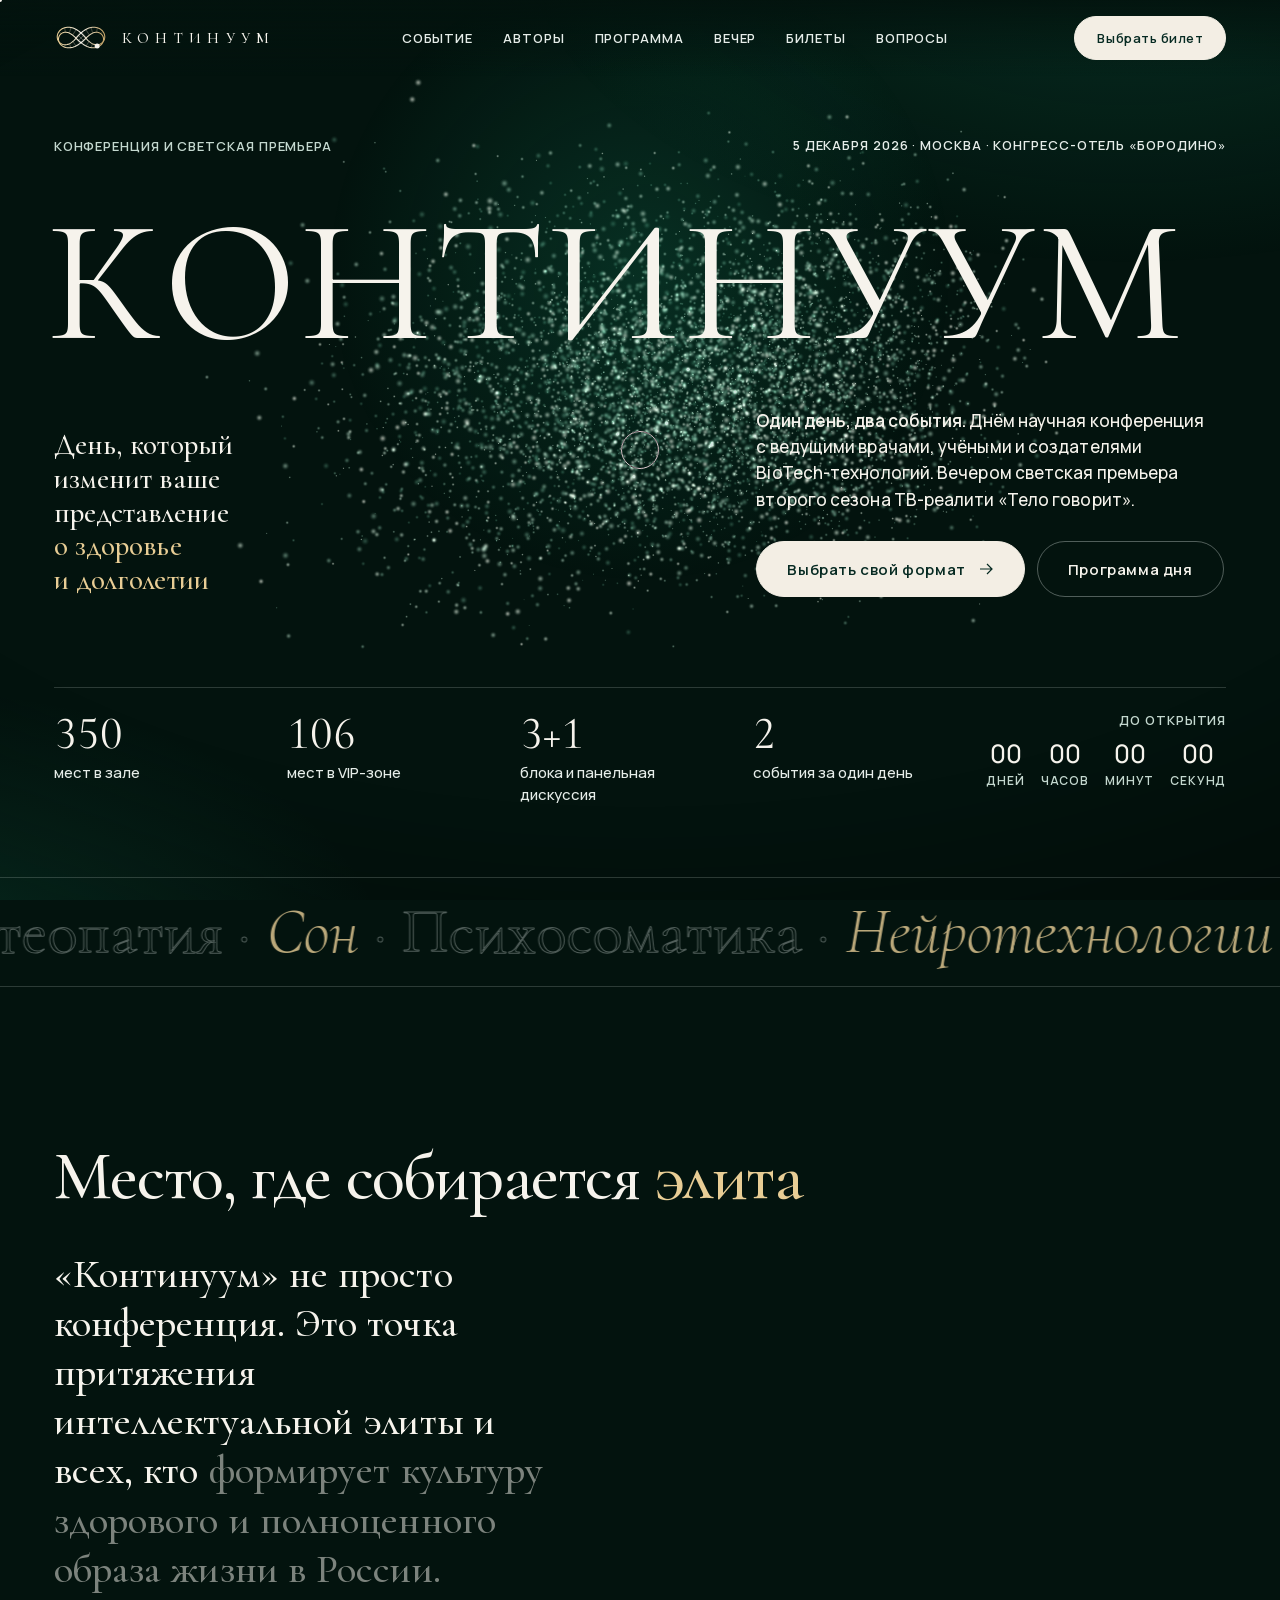
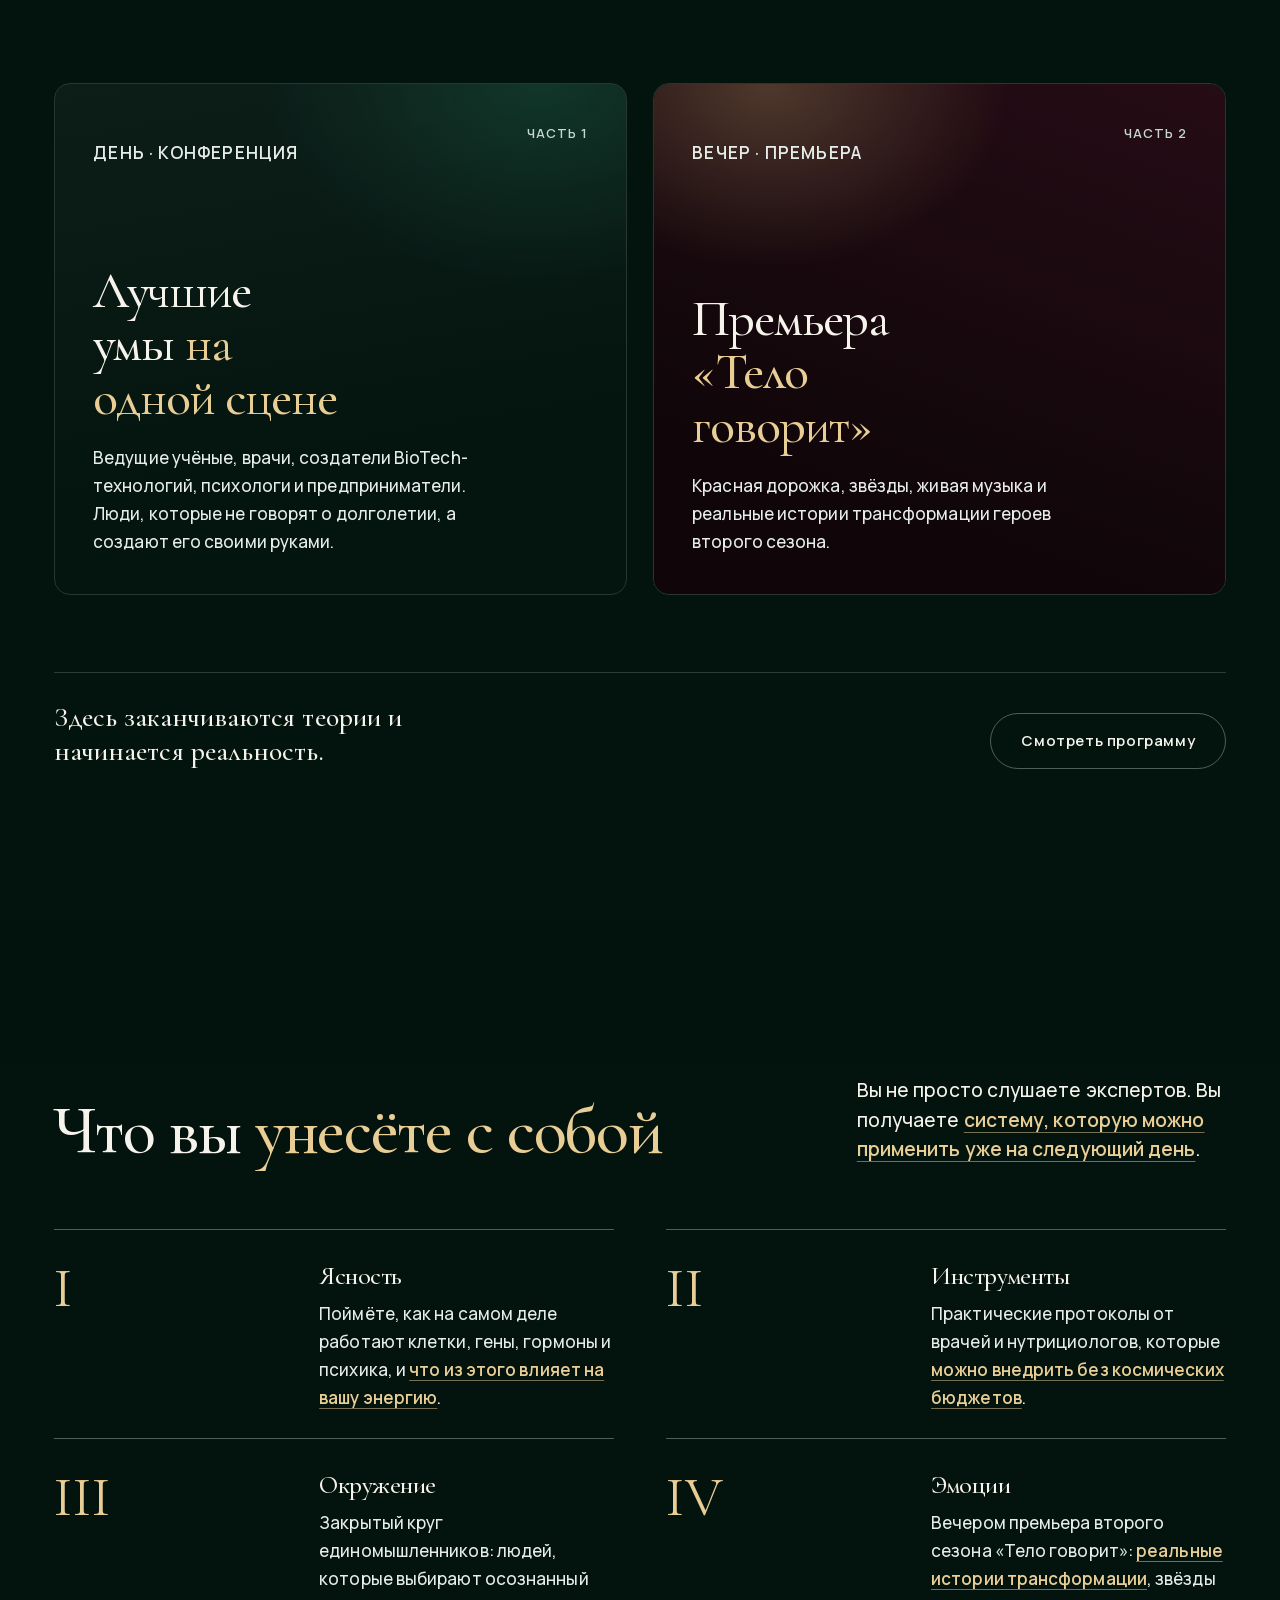
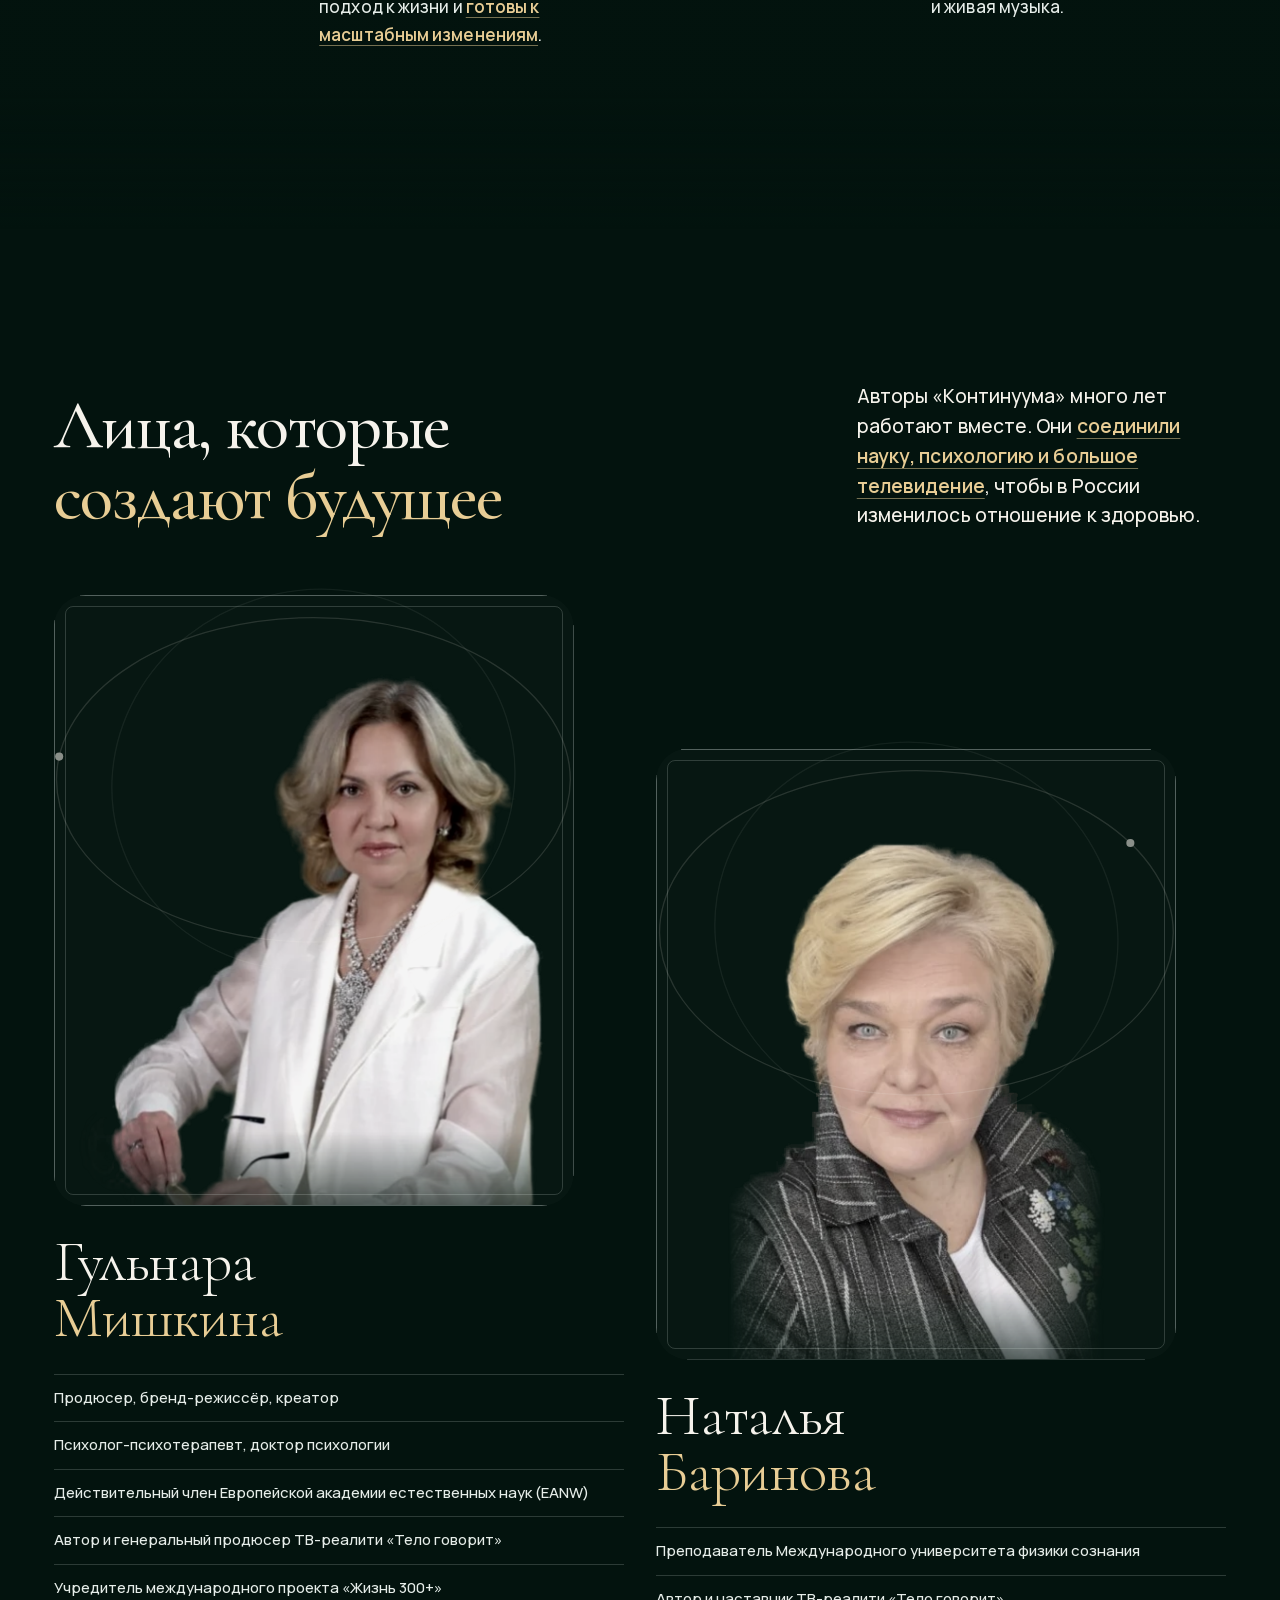
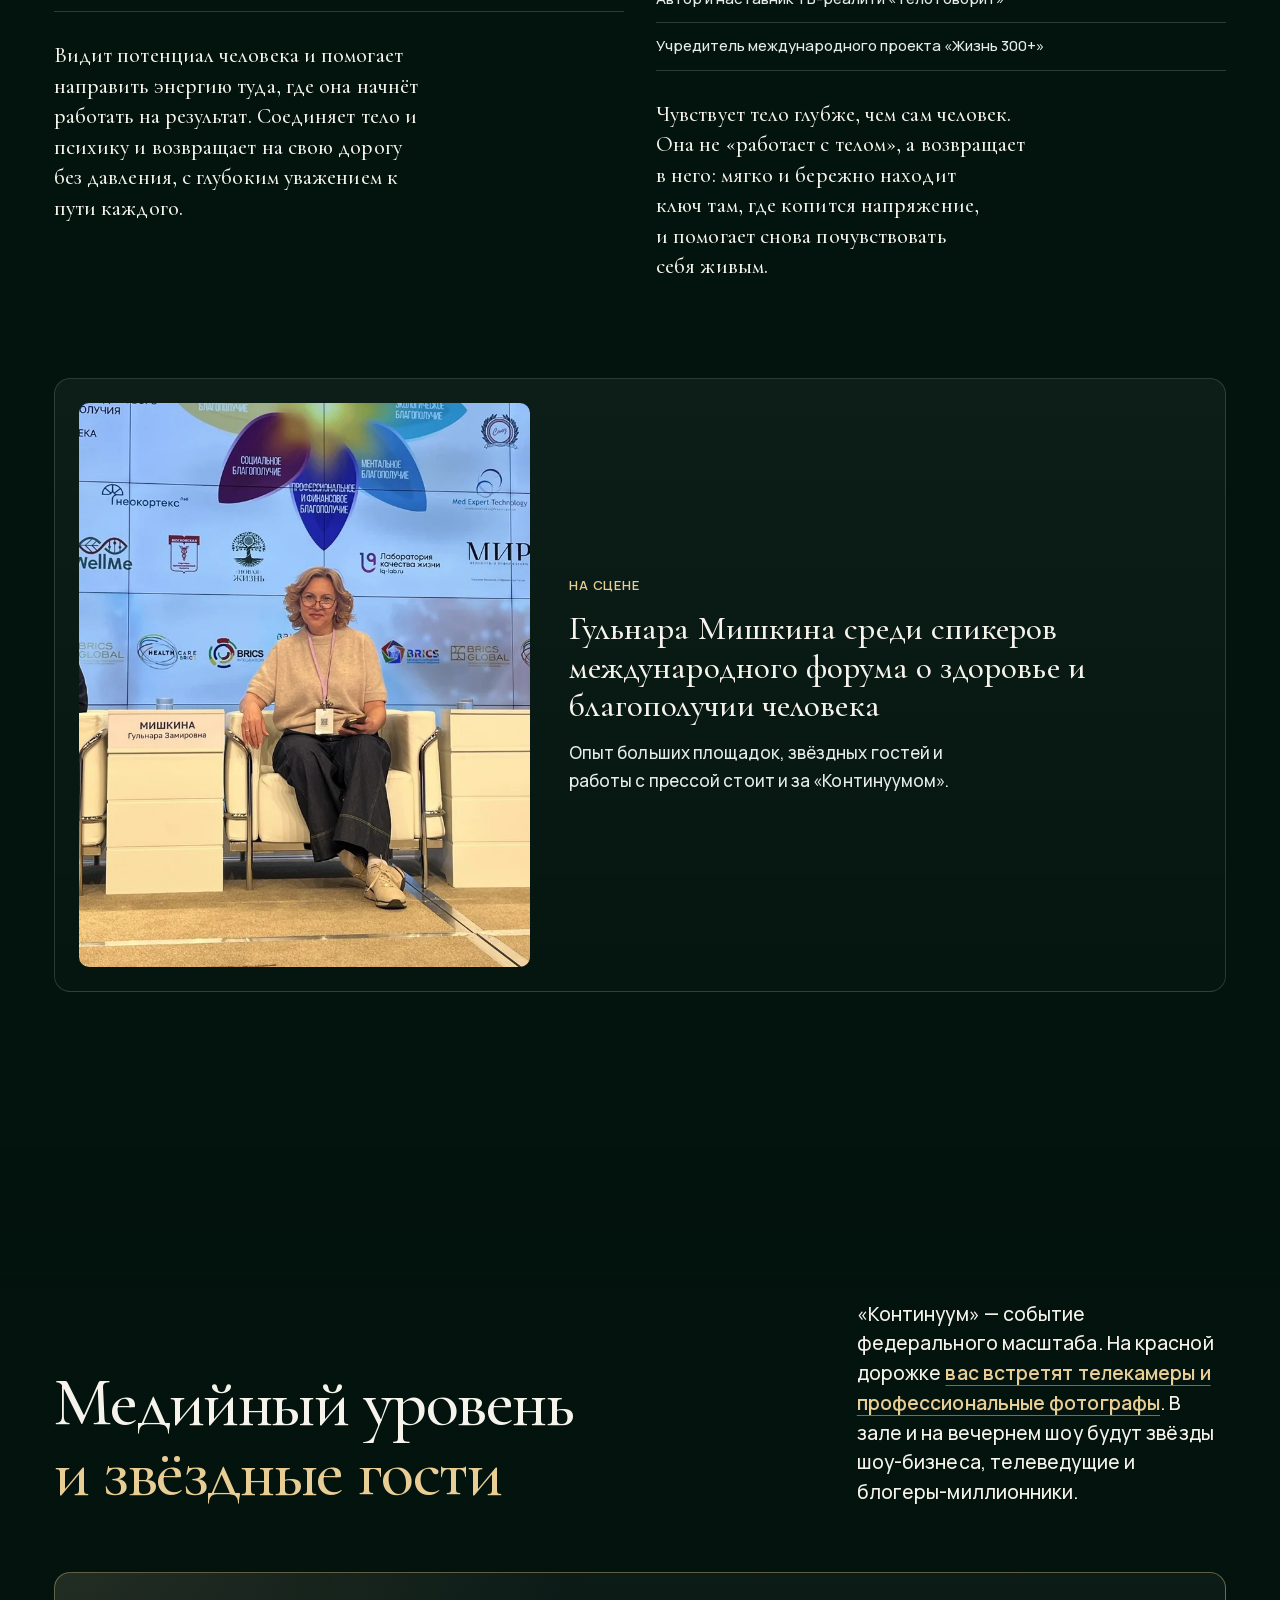
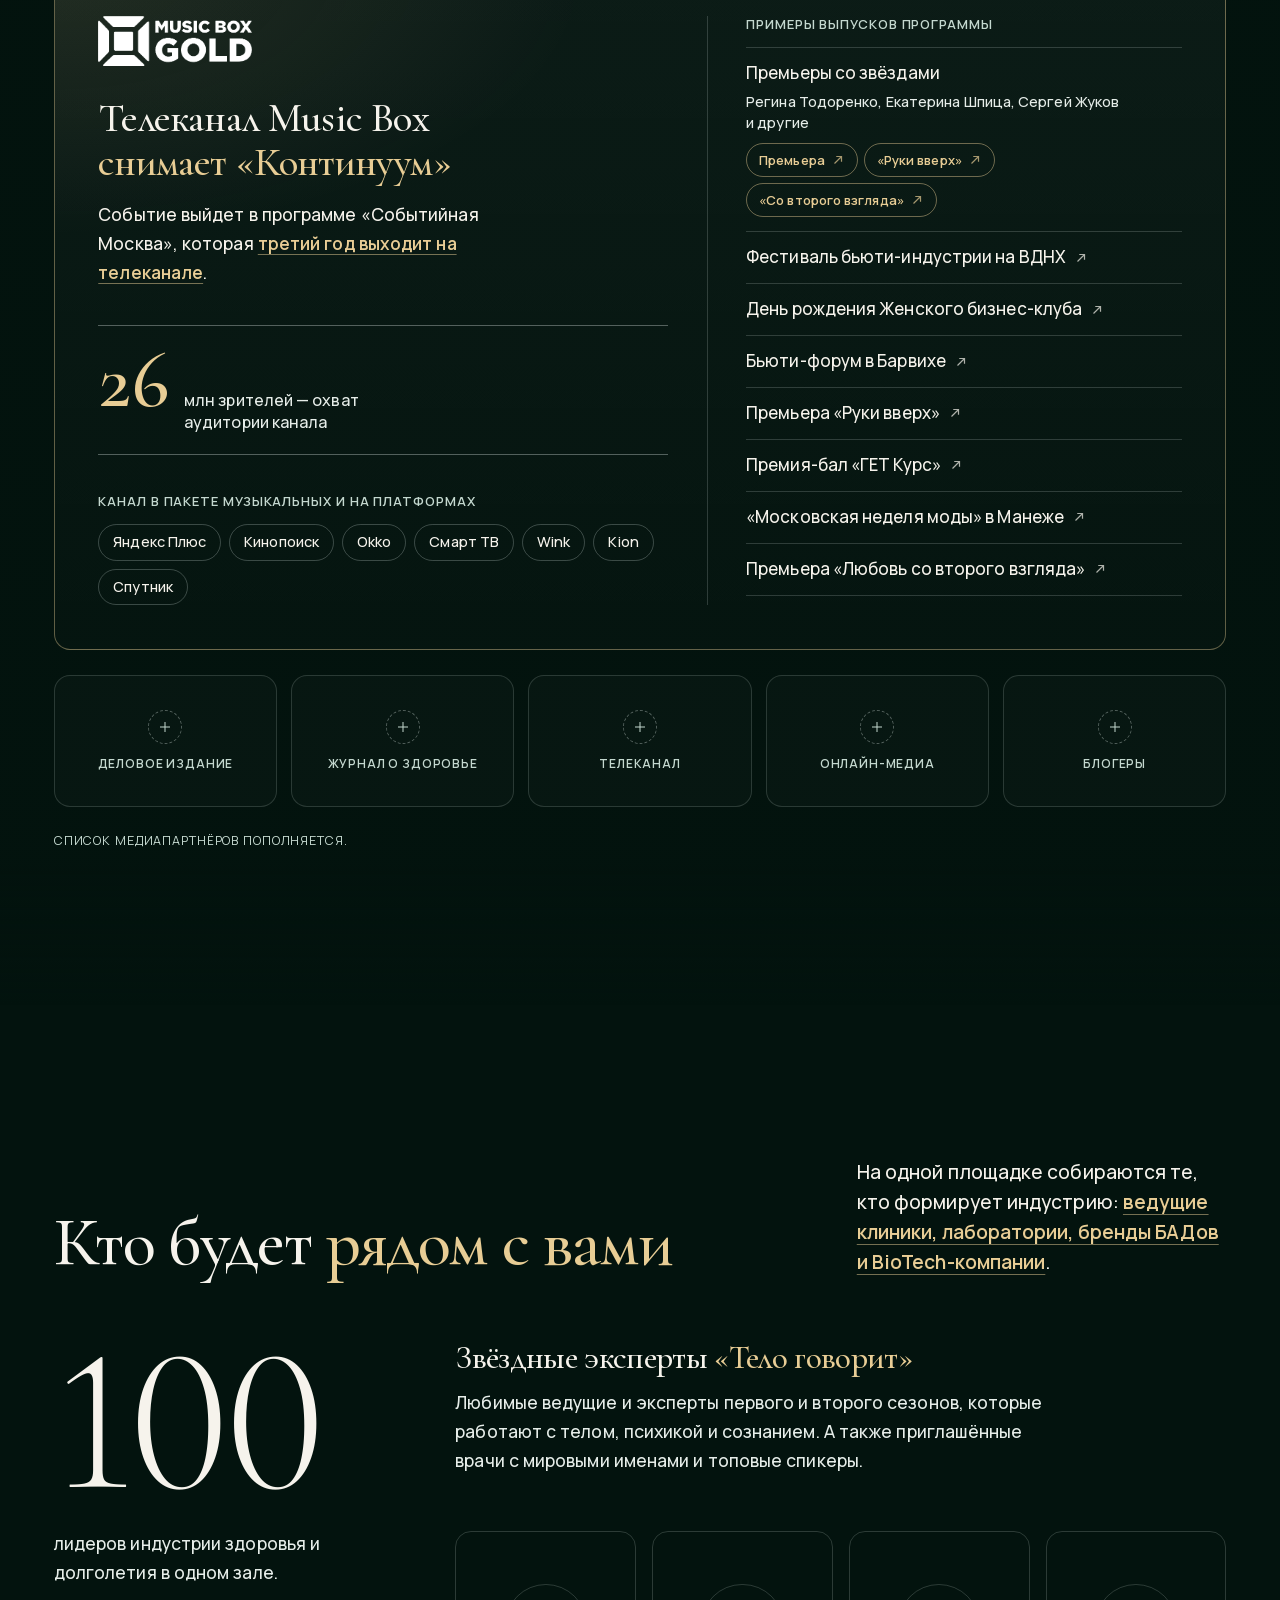
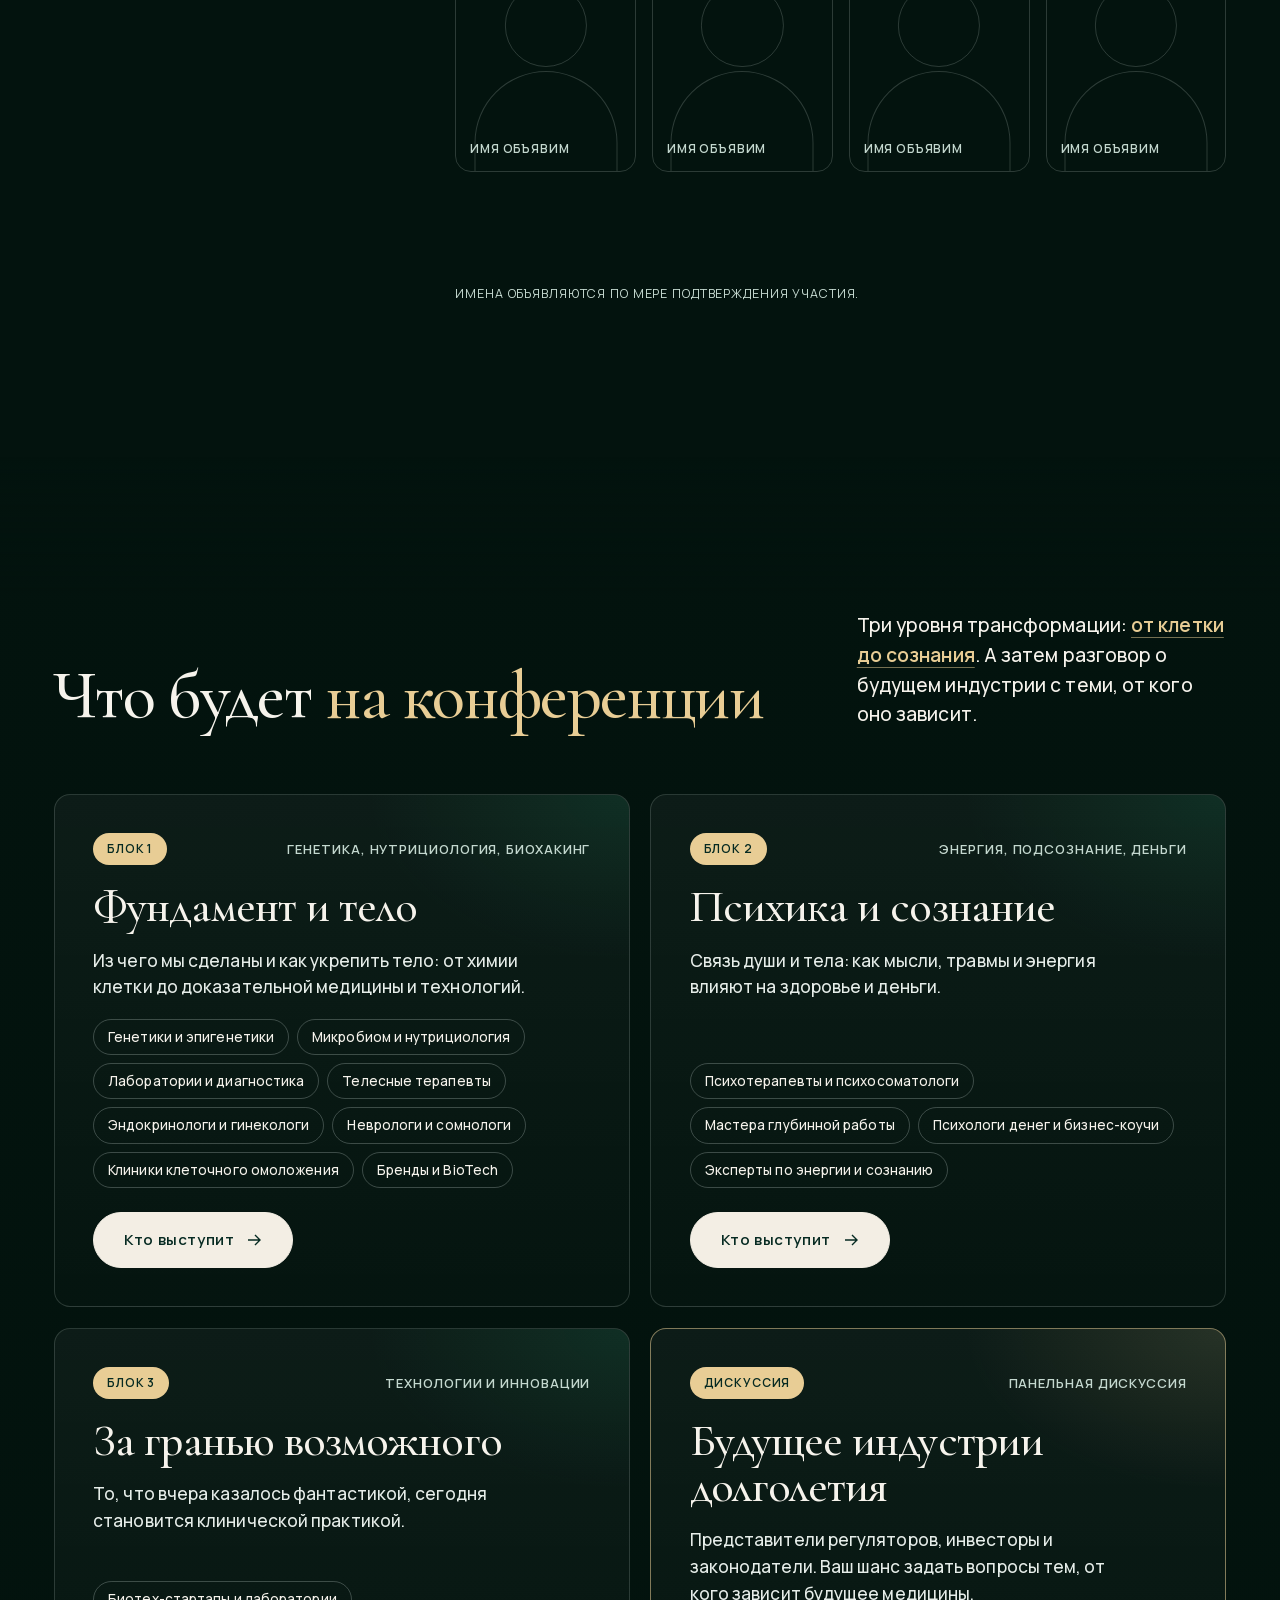
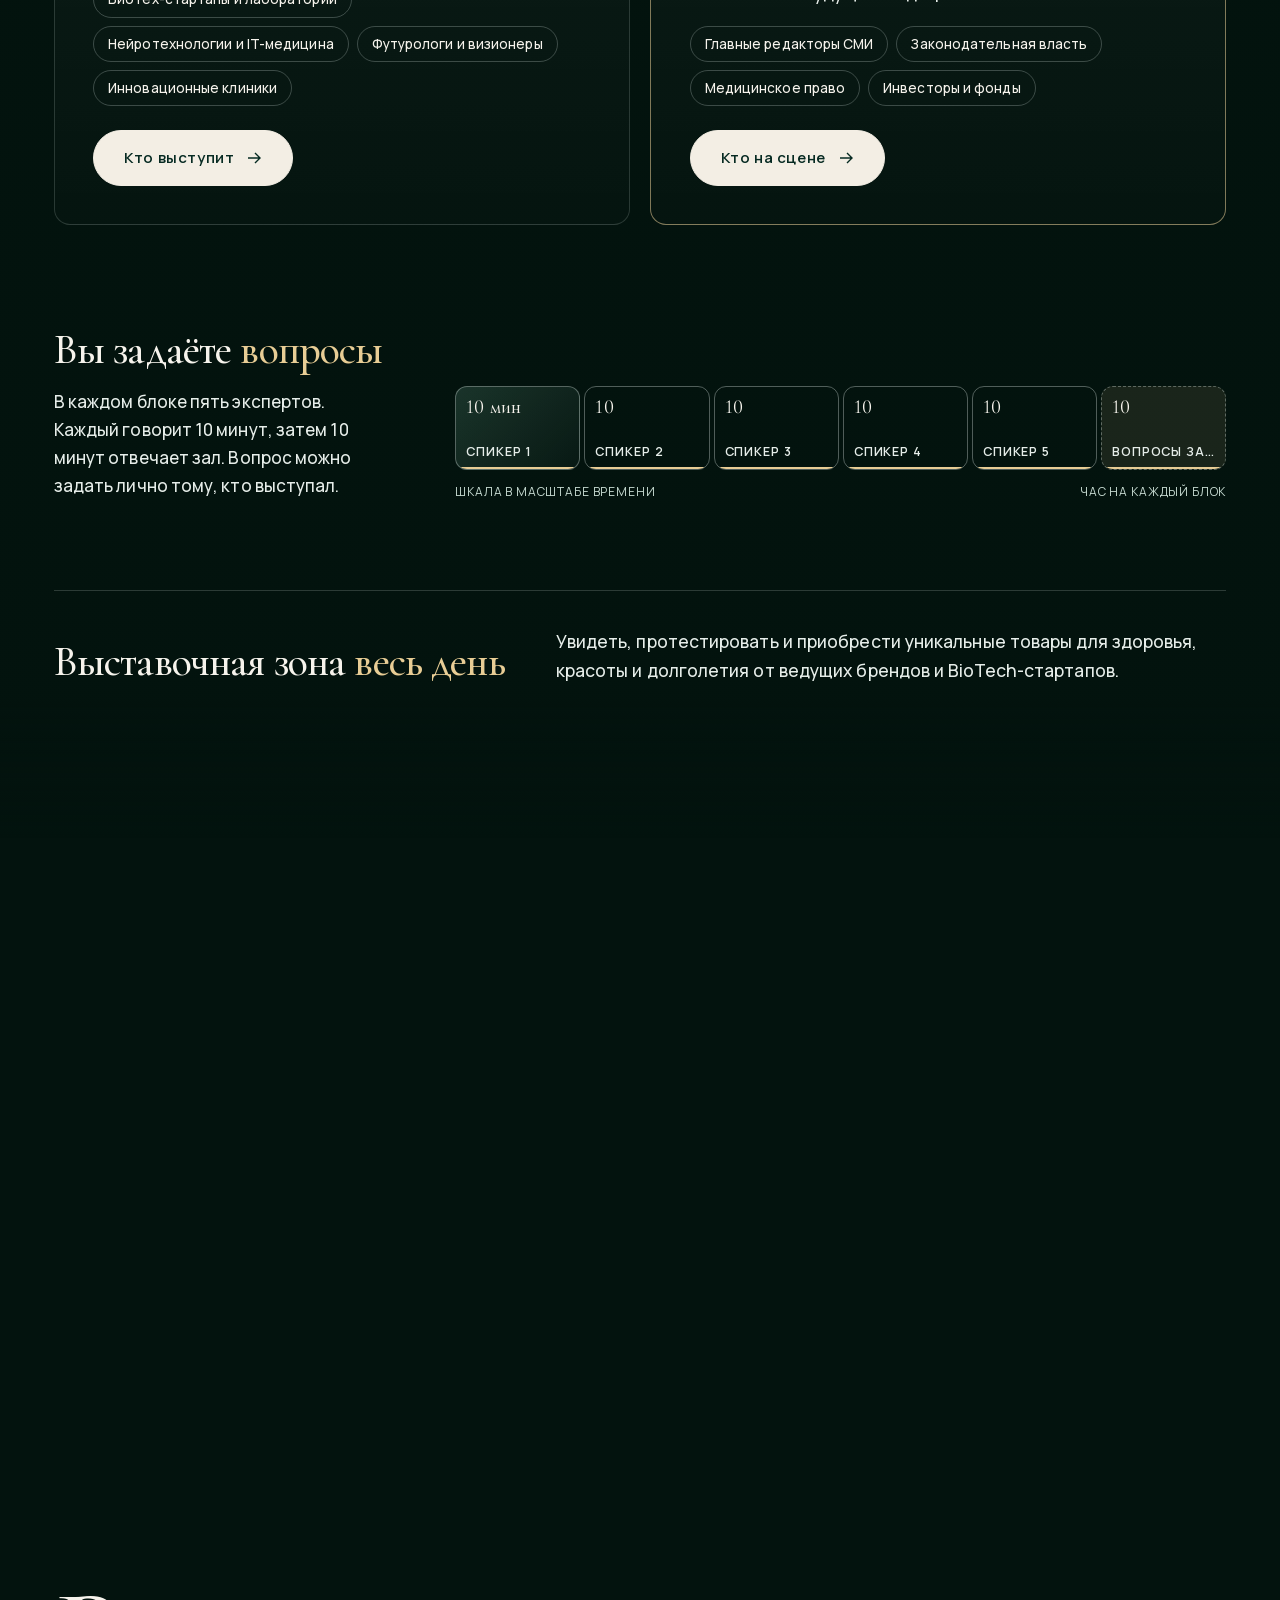
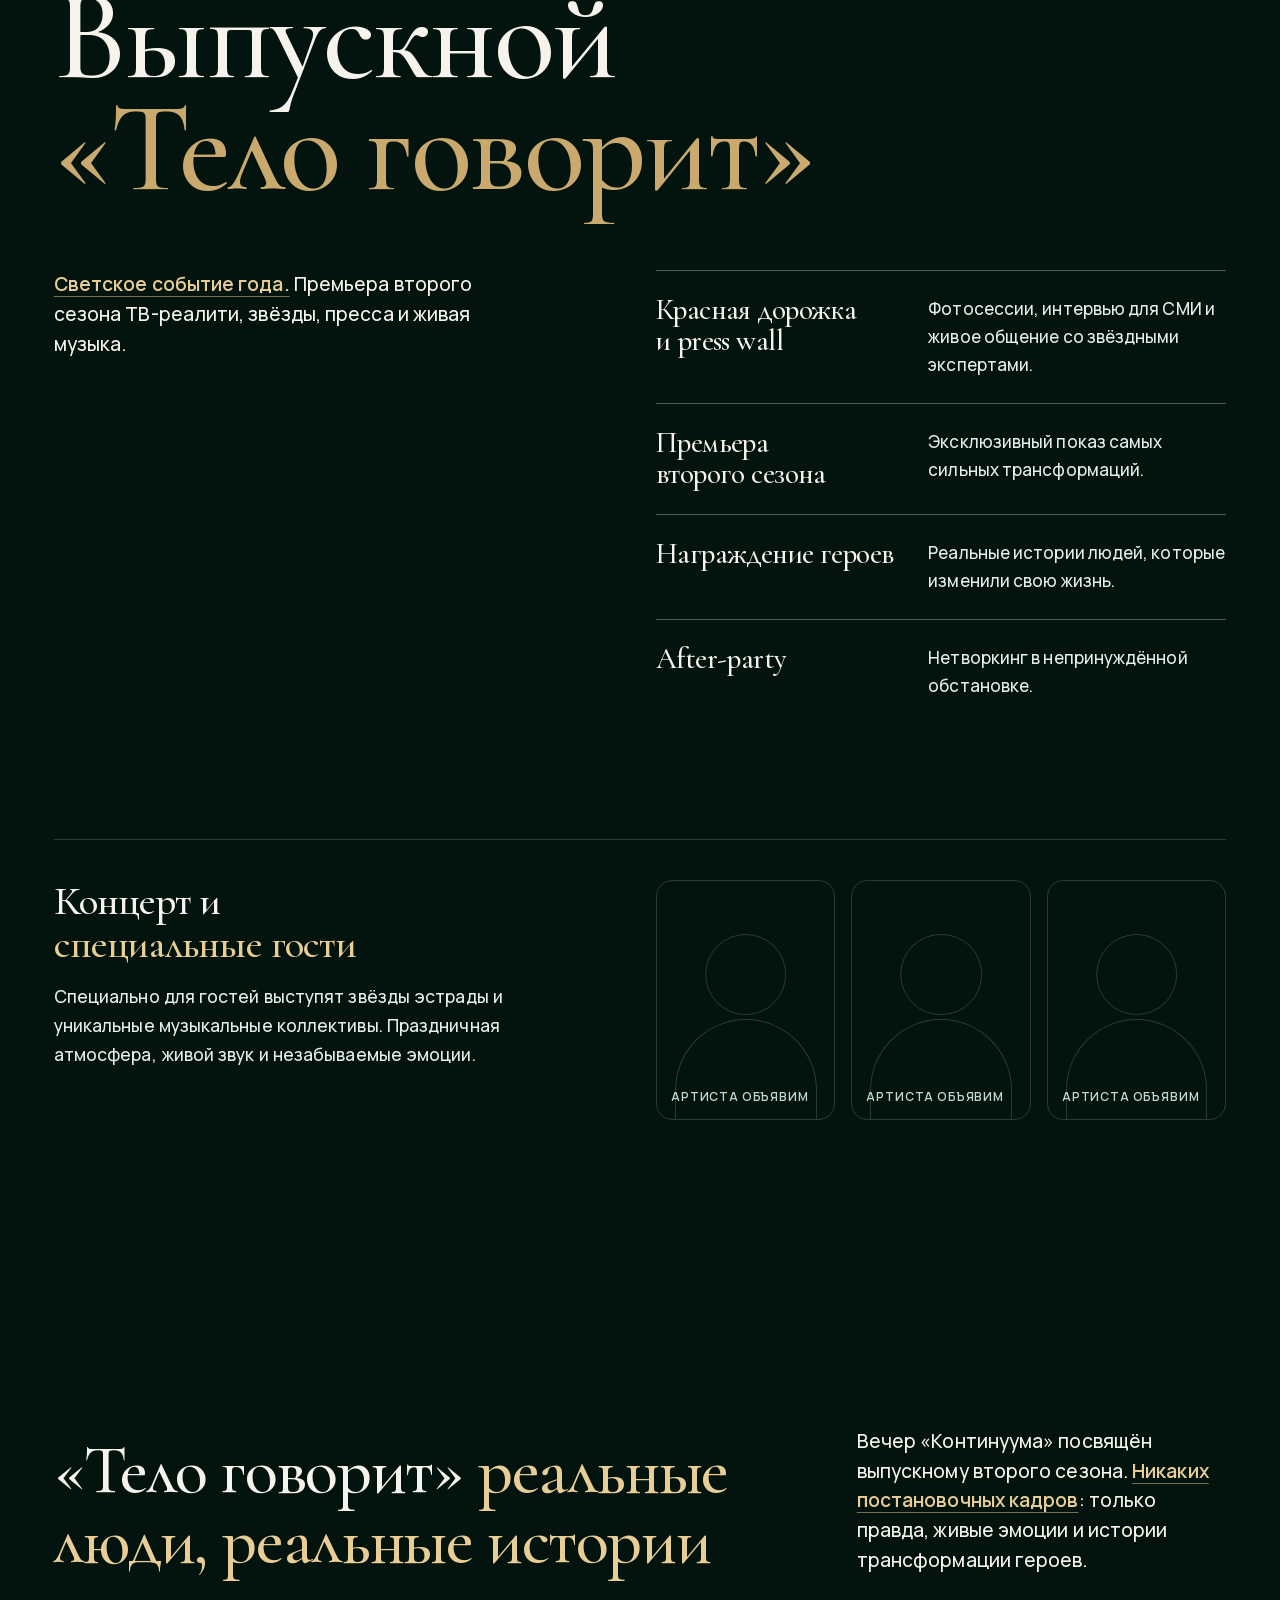
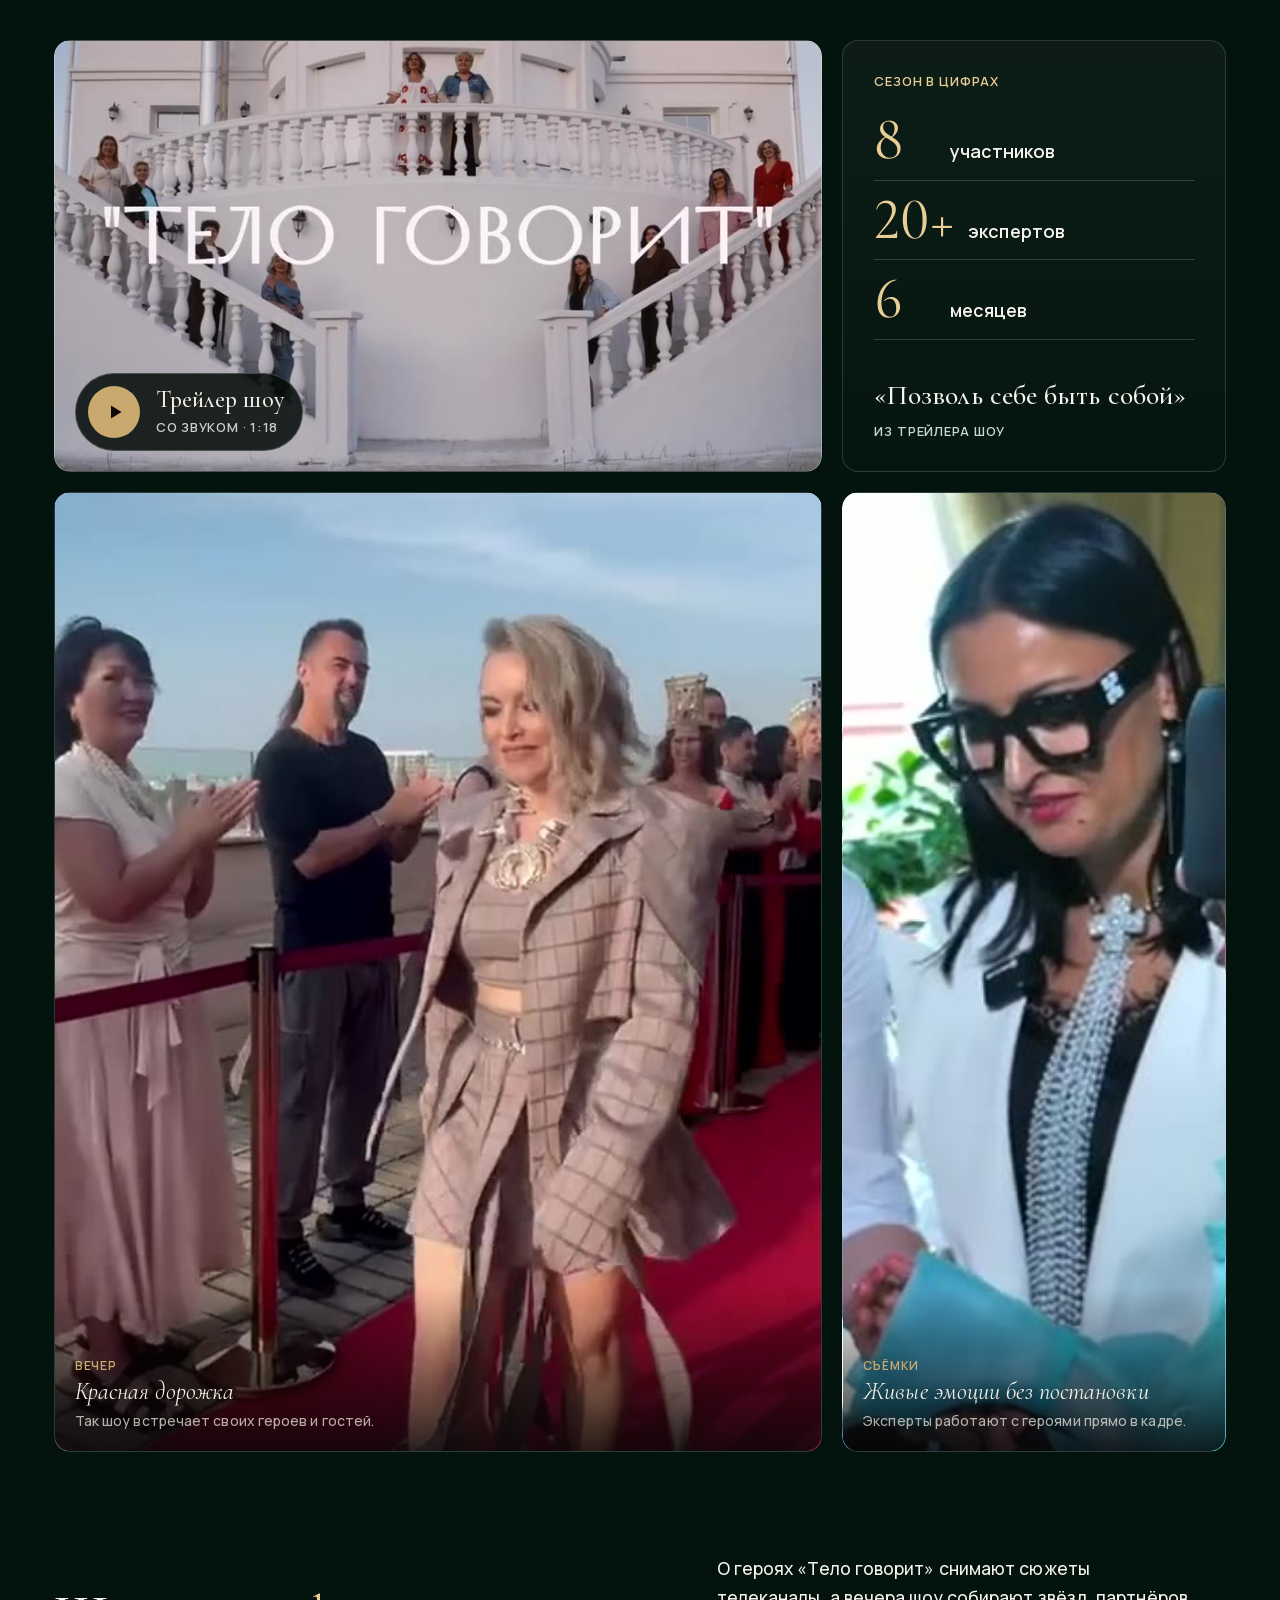
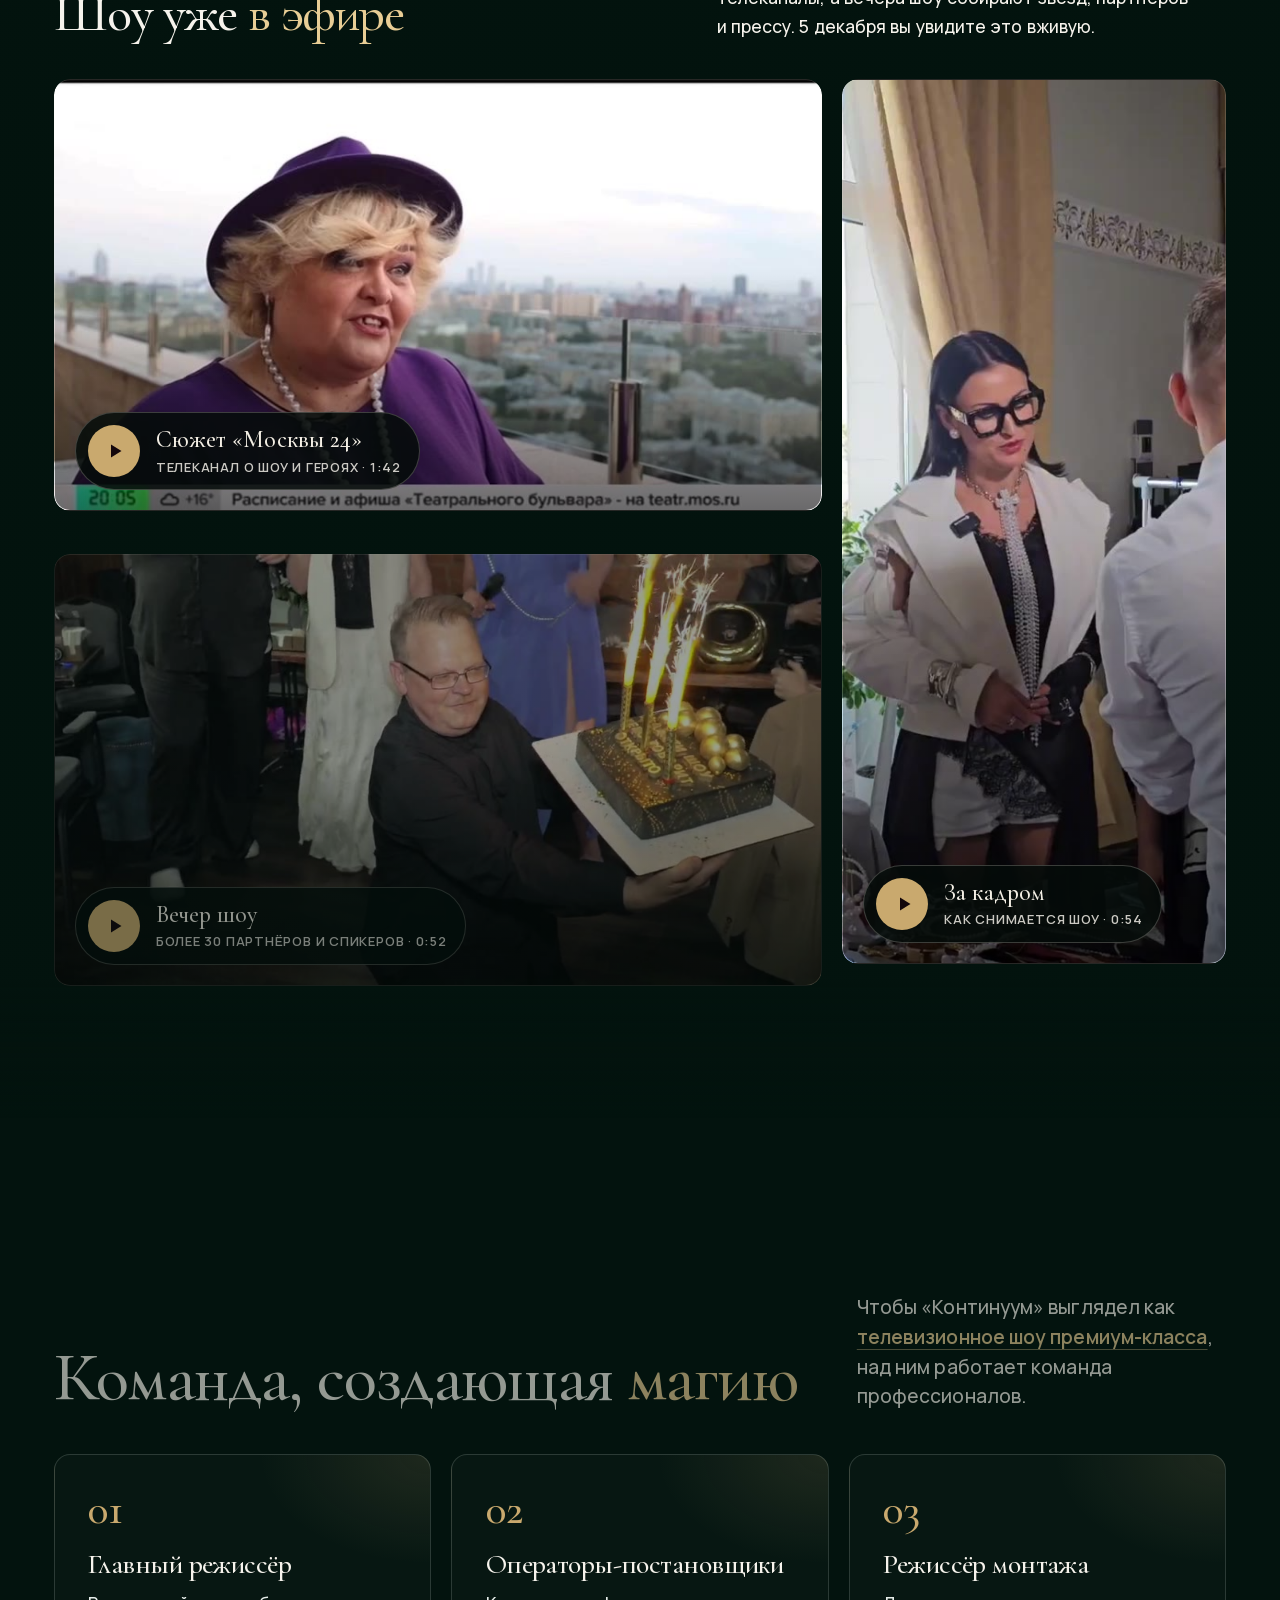
==== commit 183d4a52: "Подписи выпусков Music Box и тура по площадке" ====
--- a/tickets.html
+++ b/tickets.html
@@ -1893,7 +1893,7 @@
   $('#tvPlatforms').innerHTML = (tv.platforms || []).map(p => '<li>' + esc(p) + '</li>').join('');
   const arrow = '<svg viewBox="0 0 16 16" width="14" height="14" fill="none" stroke="currentColor" stroke-width="1.4" aria-hidden="true"><path d="M4 12L12 4M6 4h6v6"/></svg>';
   $('#tvEpisodes').innerHTML = (tv.episodes || []).map(e => {
-    const parts = e.parts ? '<span class="eps__parts">' + e.parts.map((u, i) => '<a href="' + esc(u) + '" target="_blank" rel="noopener">Часть ' + (i + 1) + arrow + '</a>').join('') + '</span>' : '';
+    const parts = e.parts ? '<span class="eps__parts">' + e.parts.map((u, i) => { const href = u.url || u, label = u.label || ('Часть ' + (i + 1)); return '<a href="' + esc(href) + '" target="_blank" rel="noopener">' + esc(label) + arrow + '</a>'; }).join('') + '</span>' : '';
     const head = e.url ? '<a class="eps__t" href="' + esc(e.url) + '" target="_blank" rel="noopener">' + esc(e.title) + arrow + '</a>' : '<span class="eps__t">' + esc(e.title) + '</span>';
     return '<li>' + head + (e.note ? '<small>' + esc(e.note) + '</small>' : '') + parts + '</li>';
   }).join('');
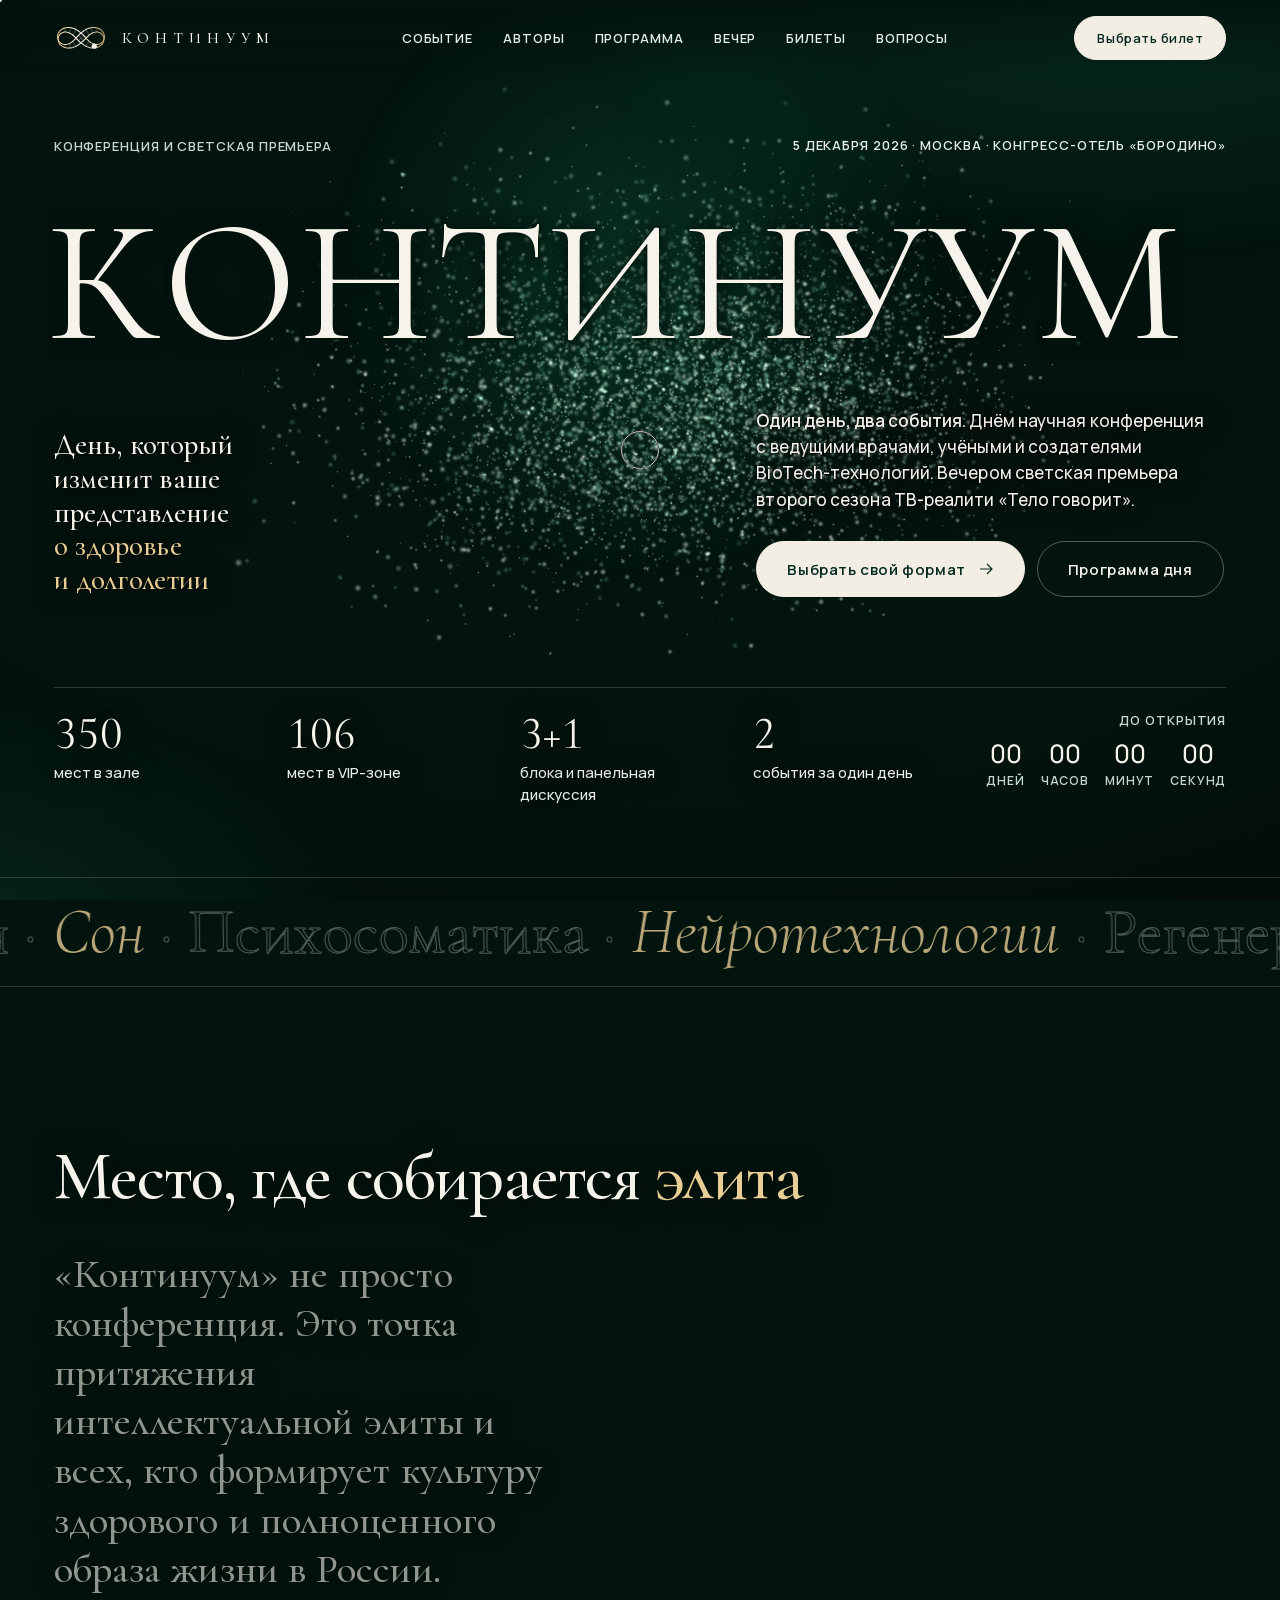
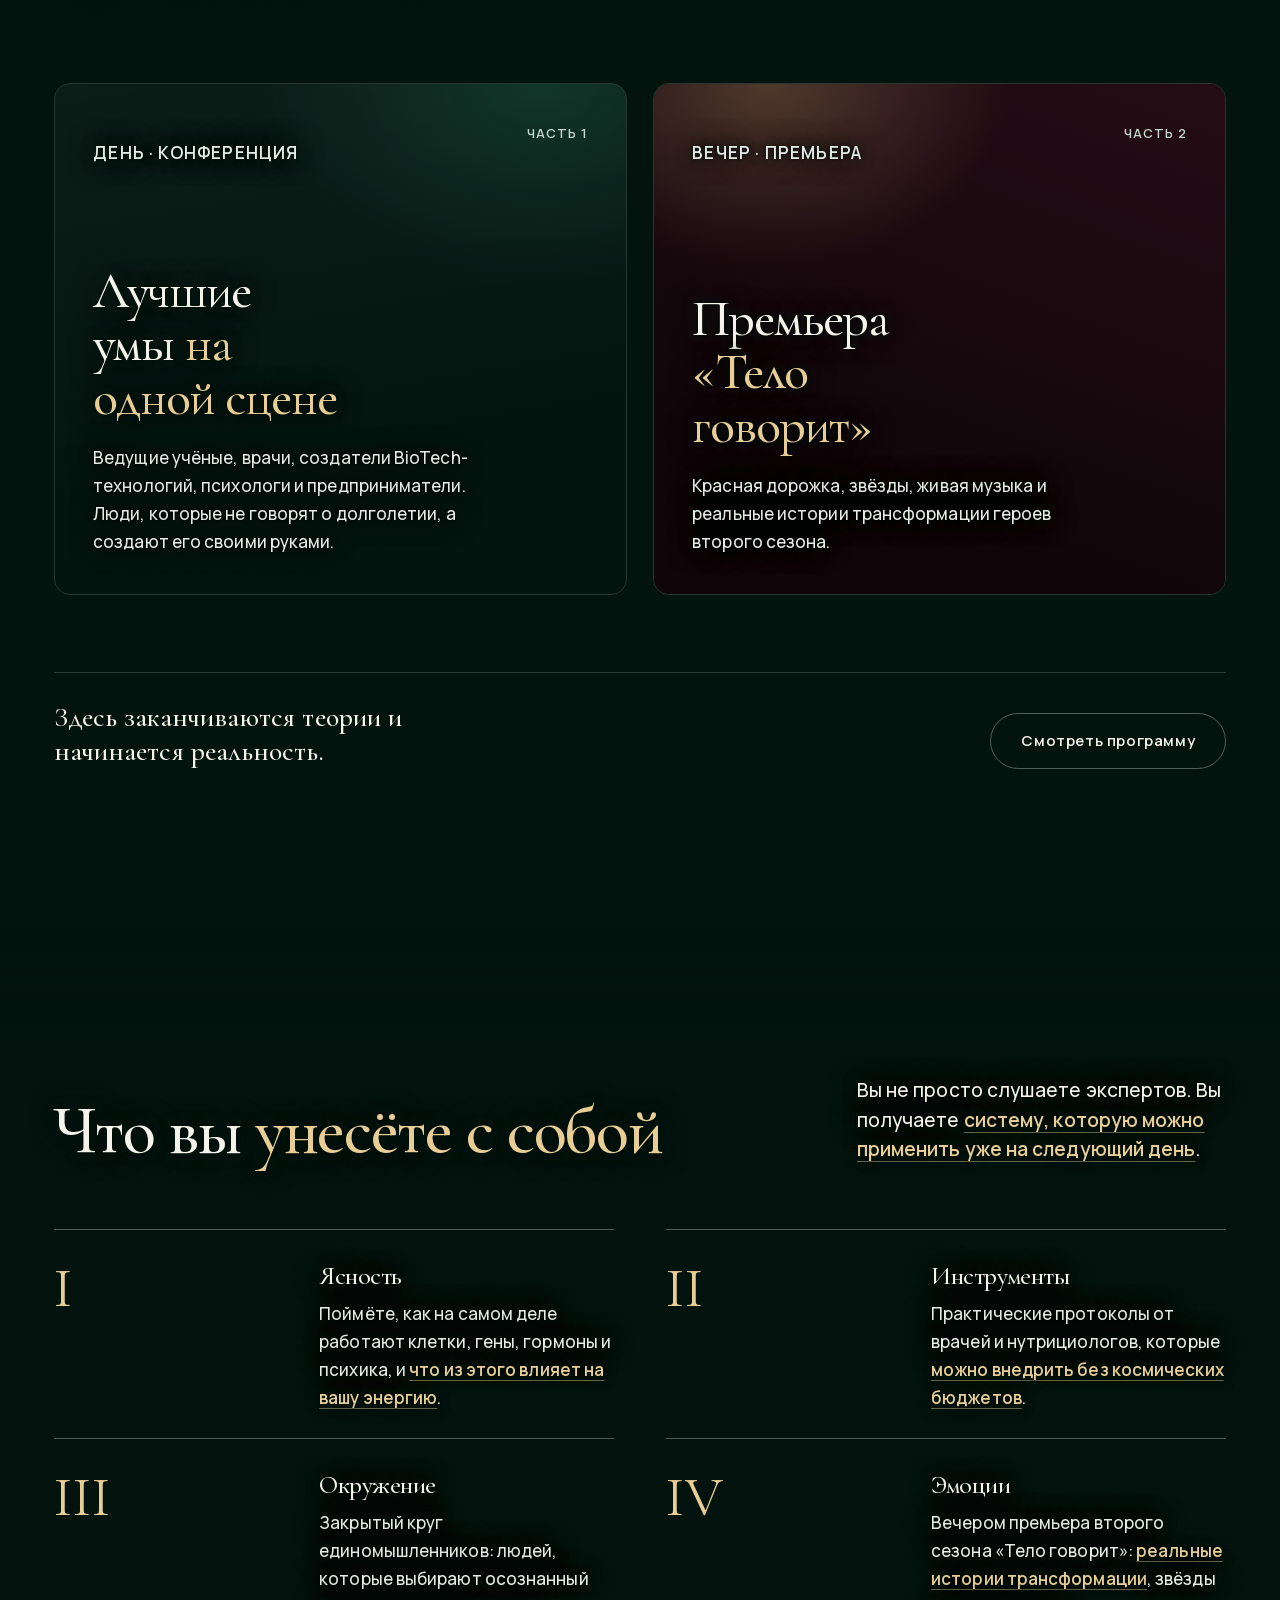
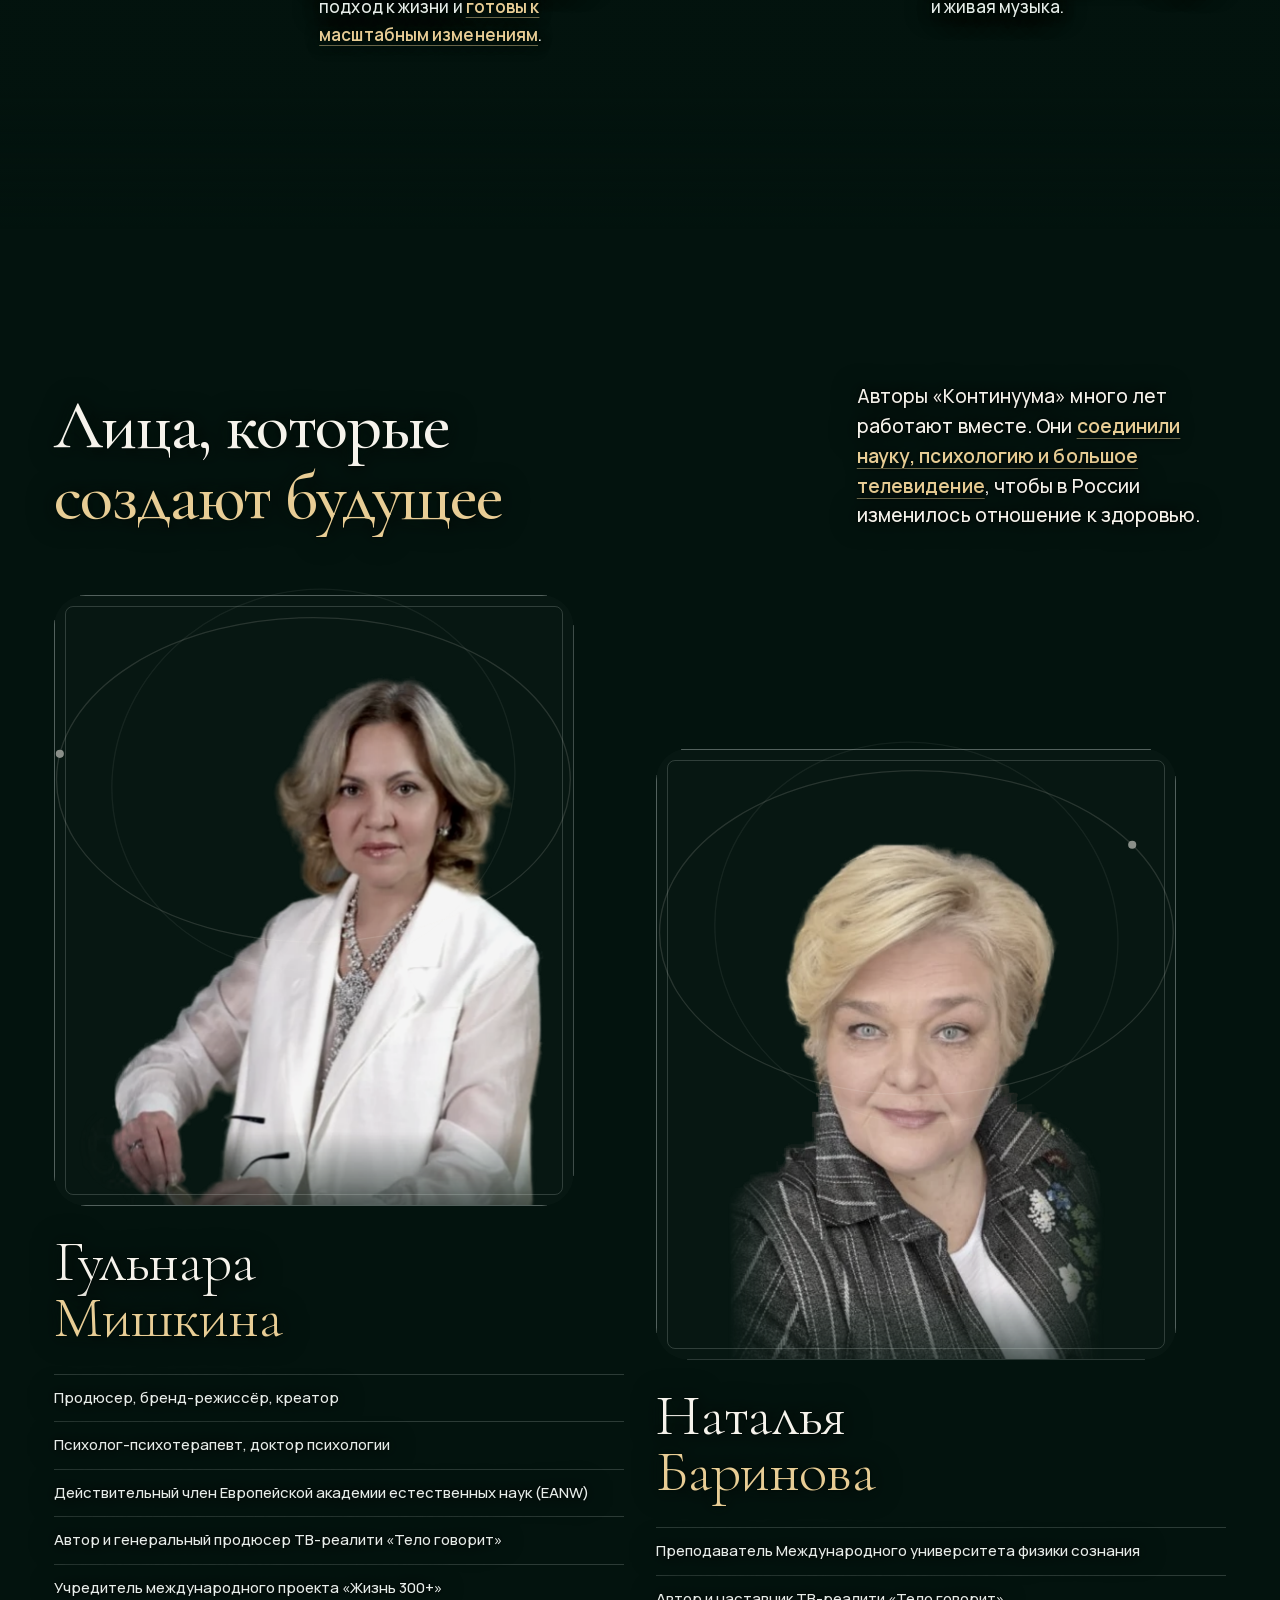
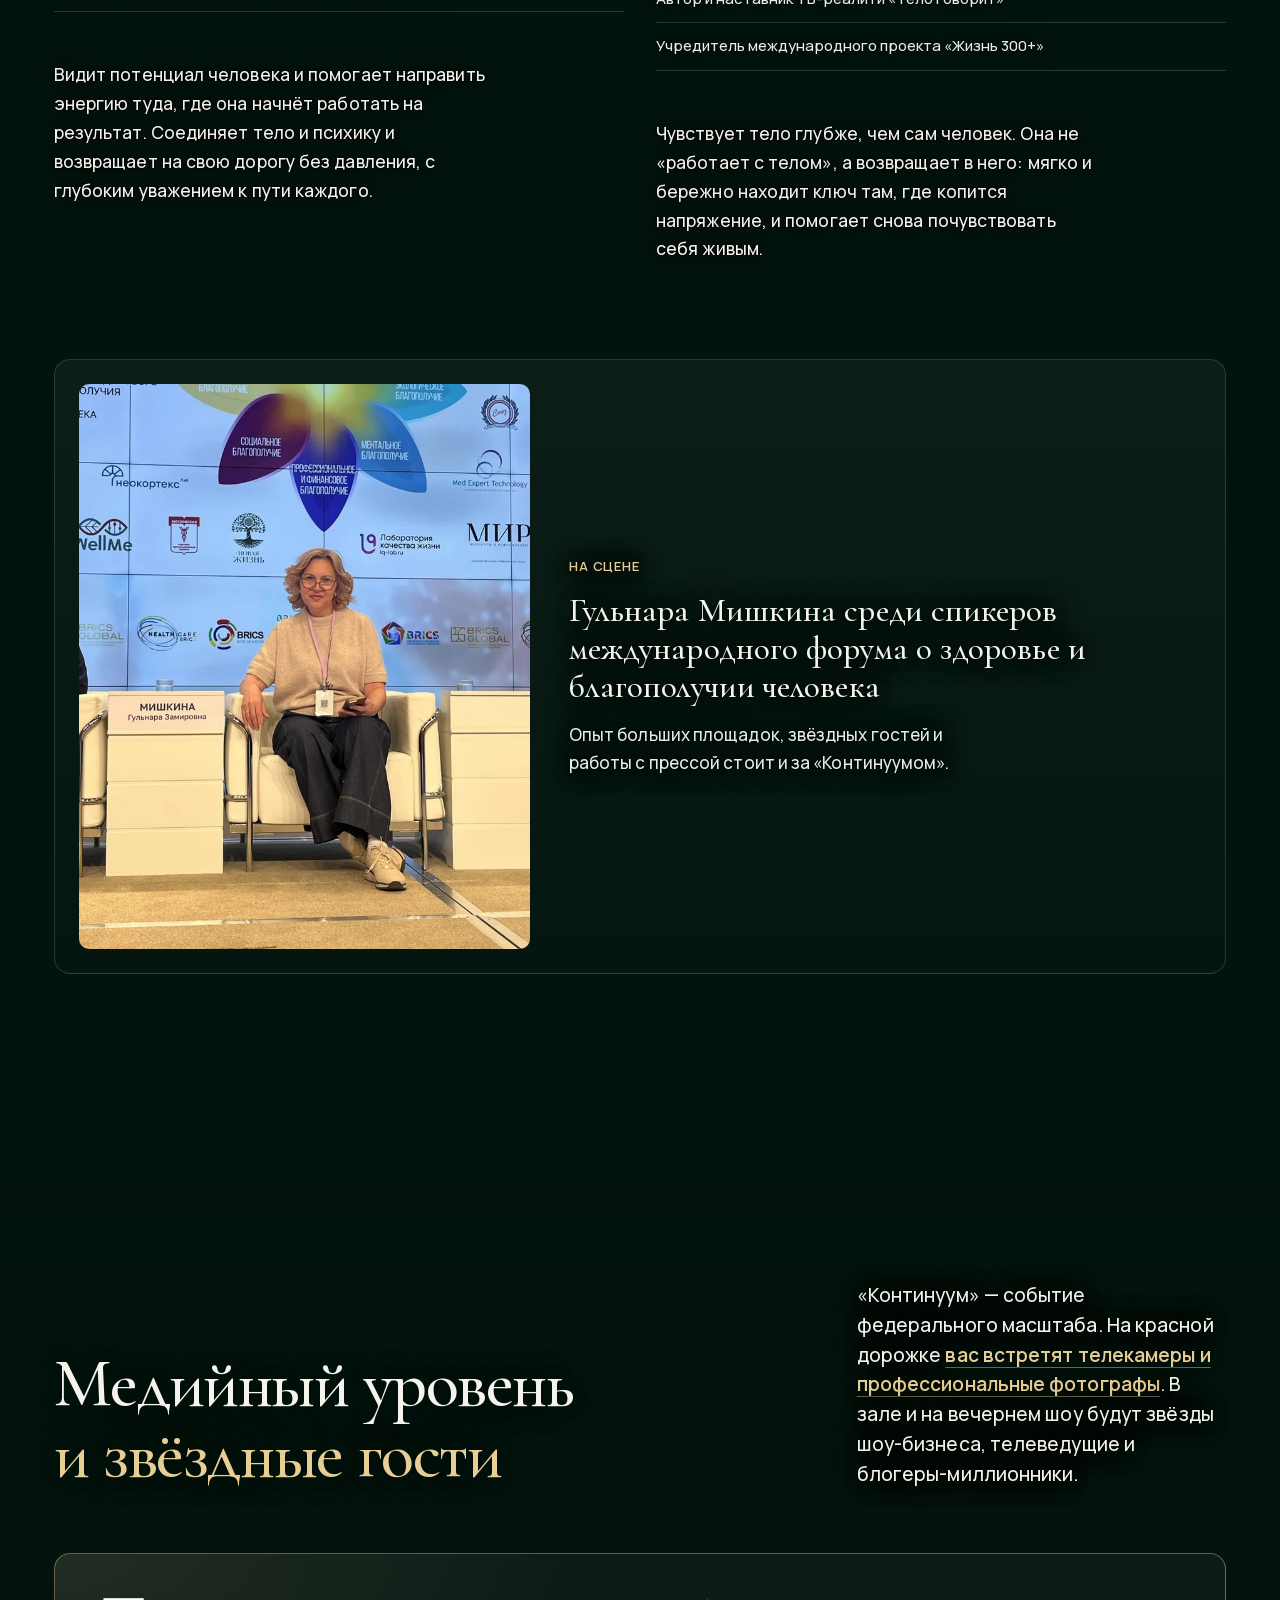
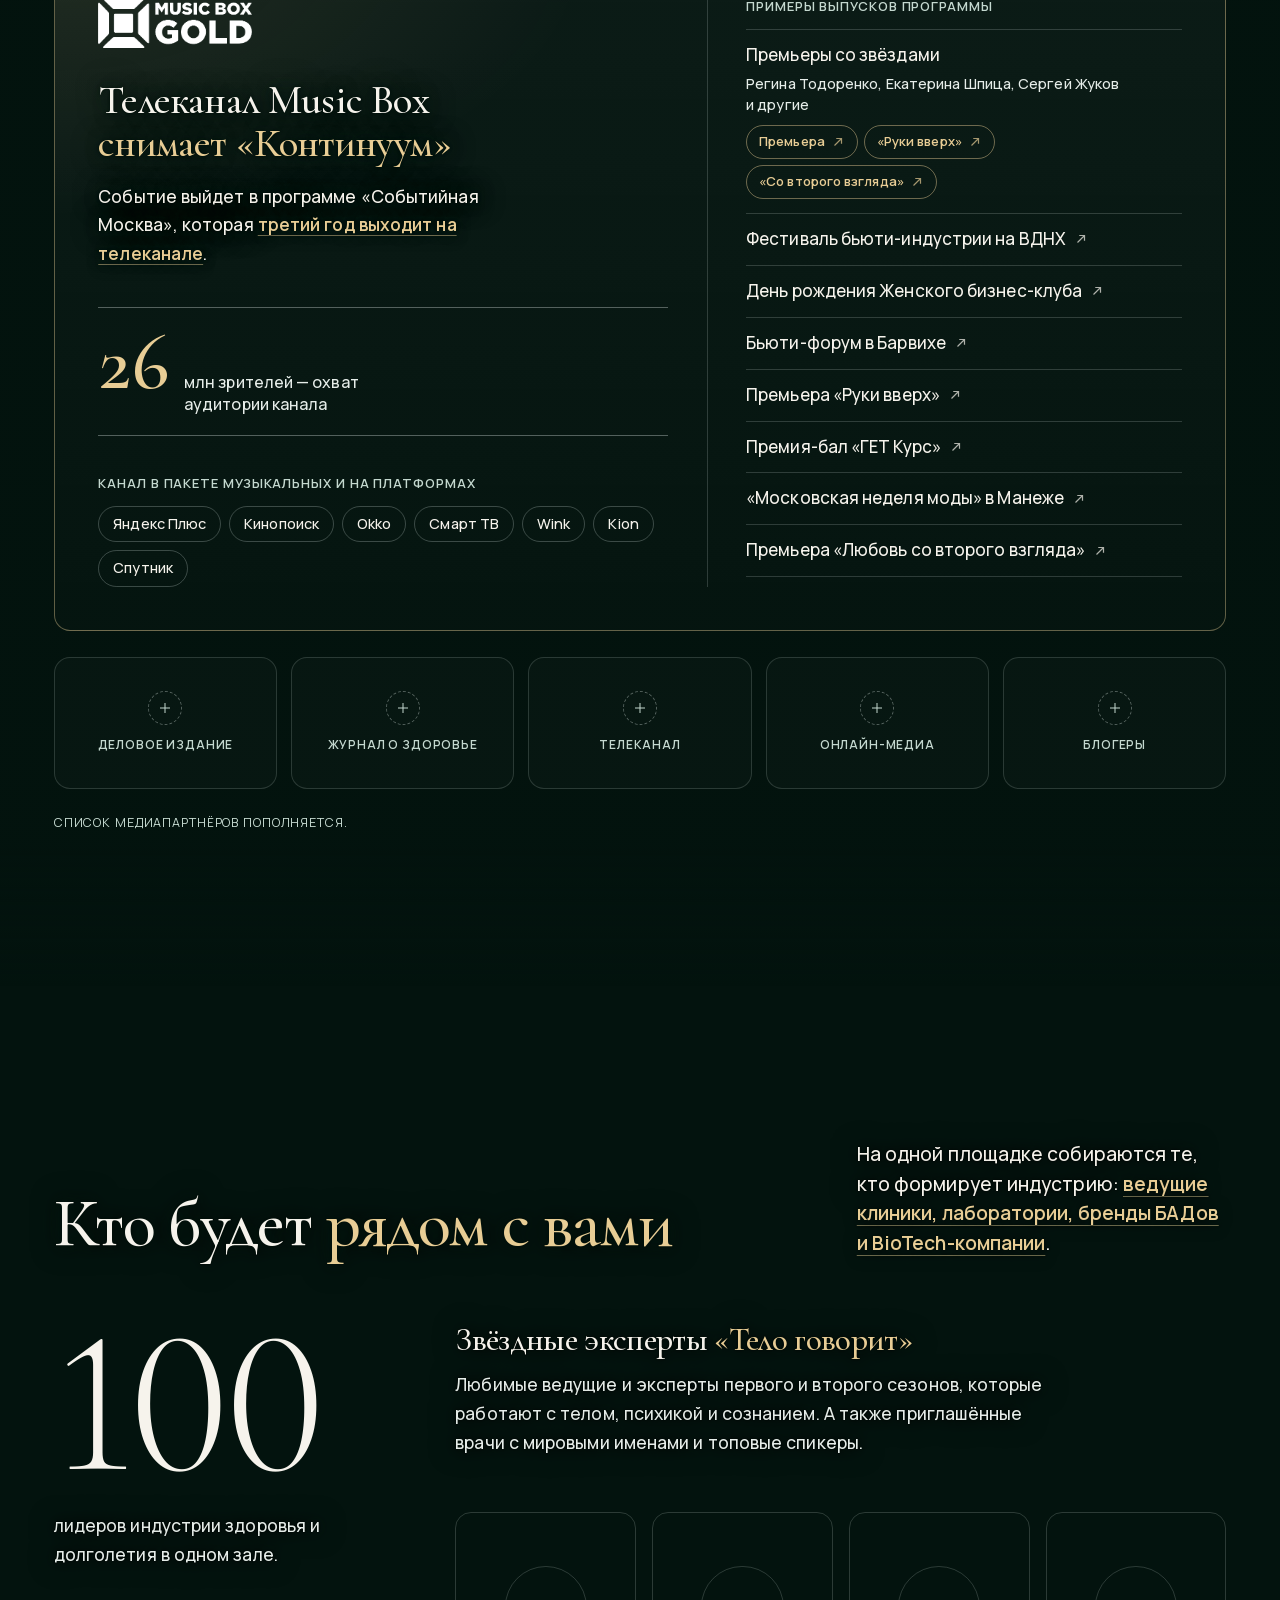
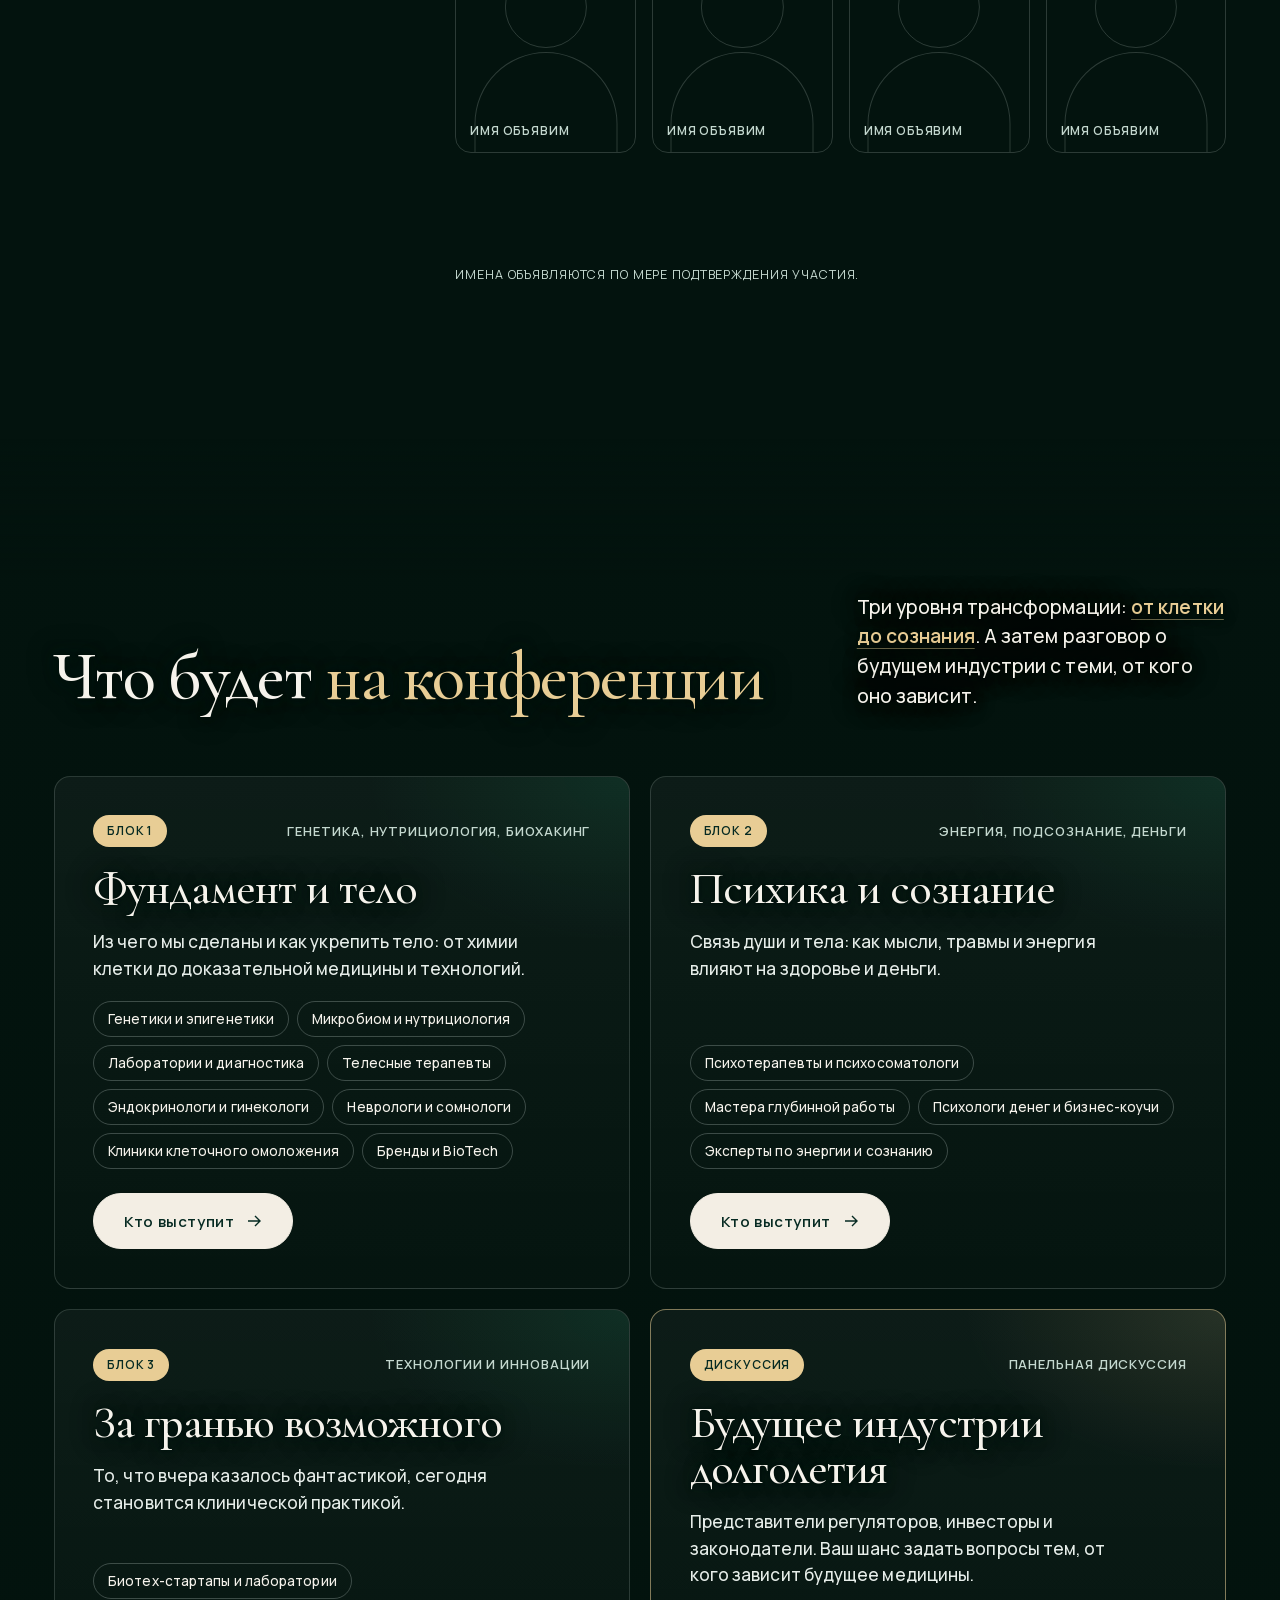
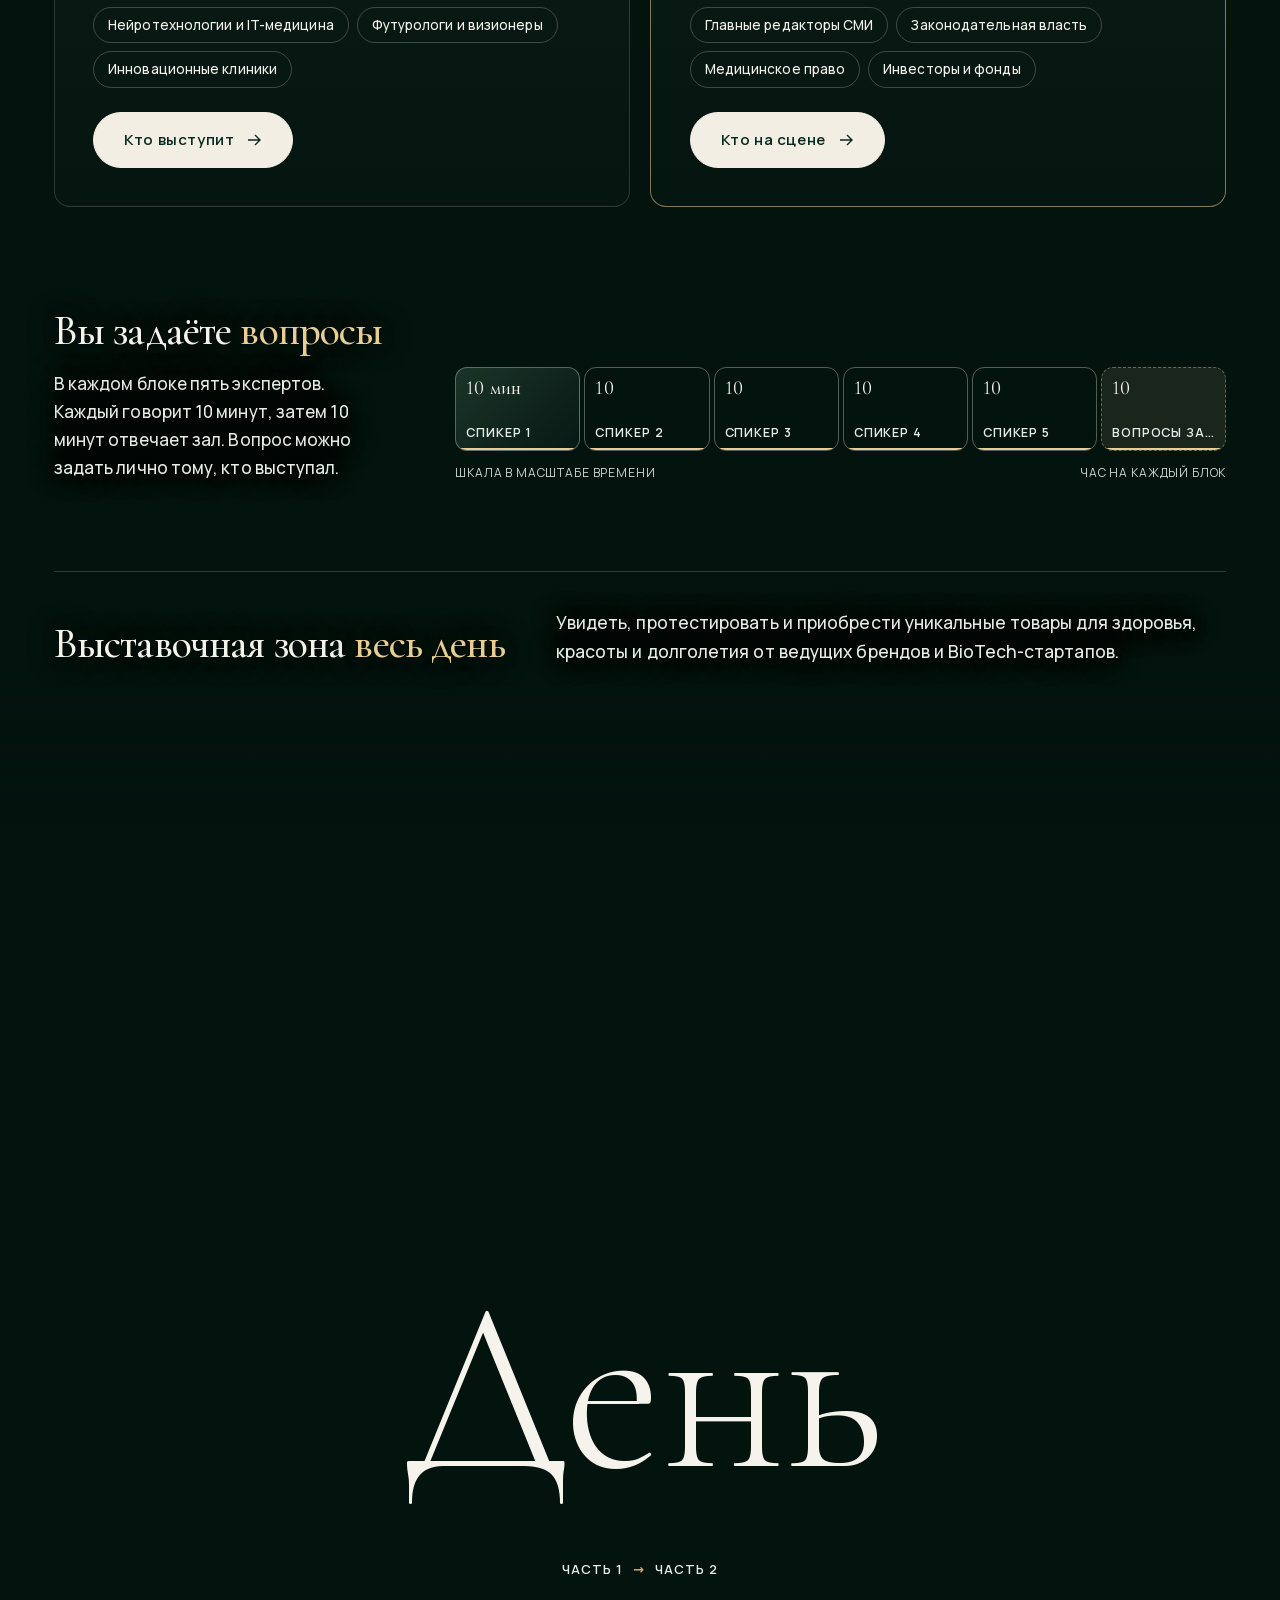
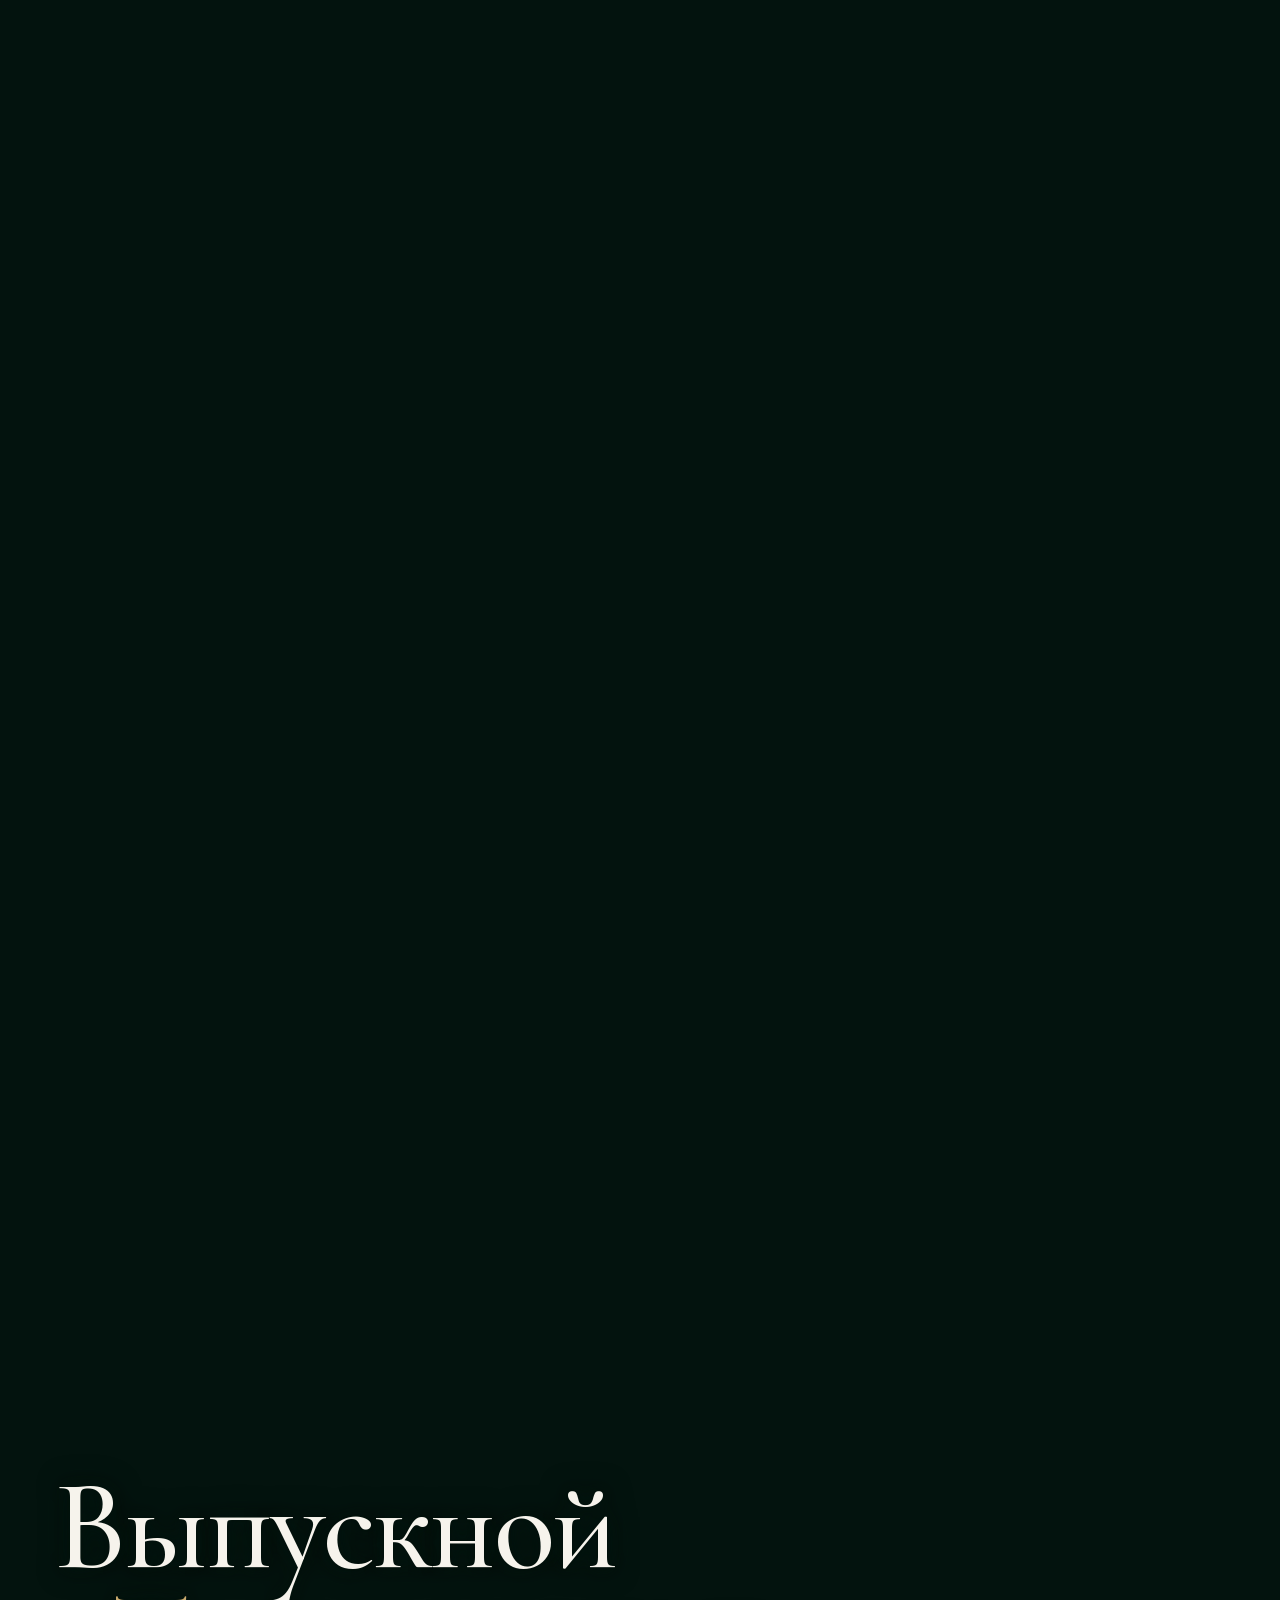
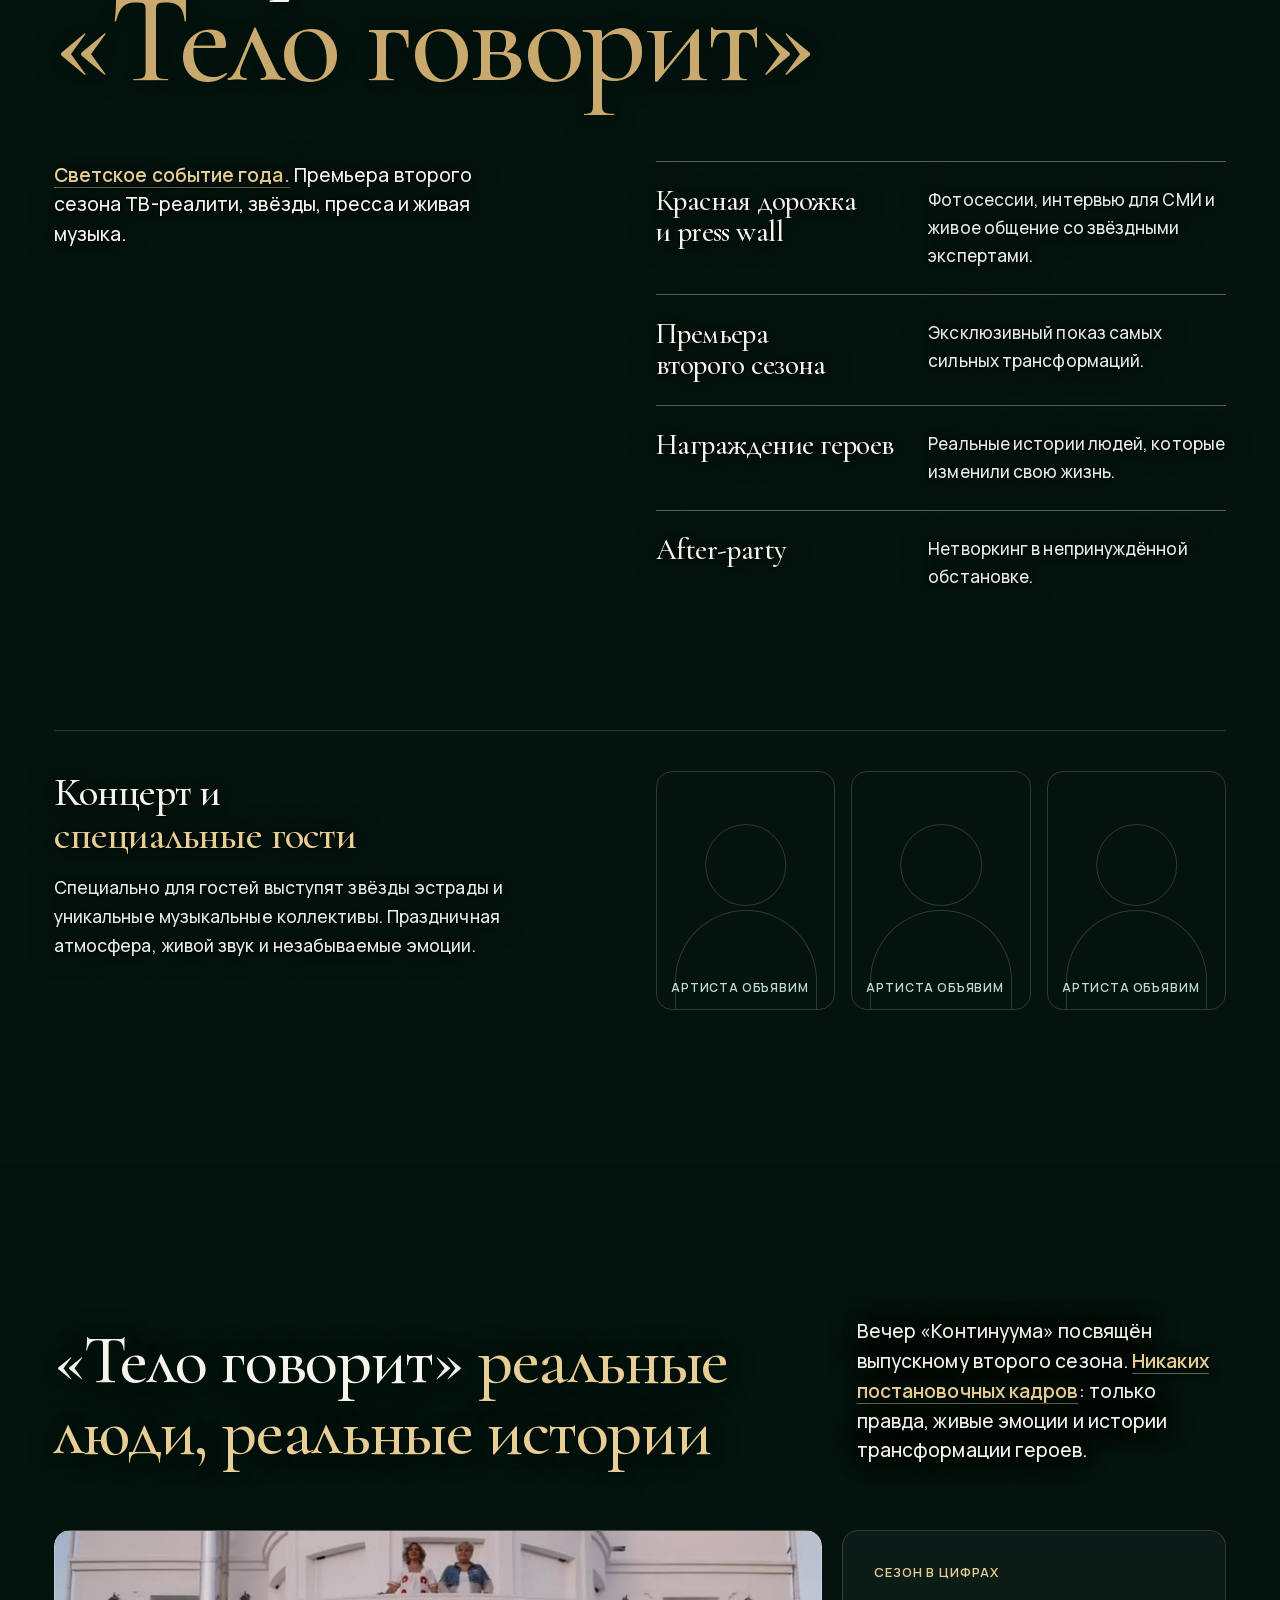
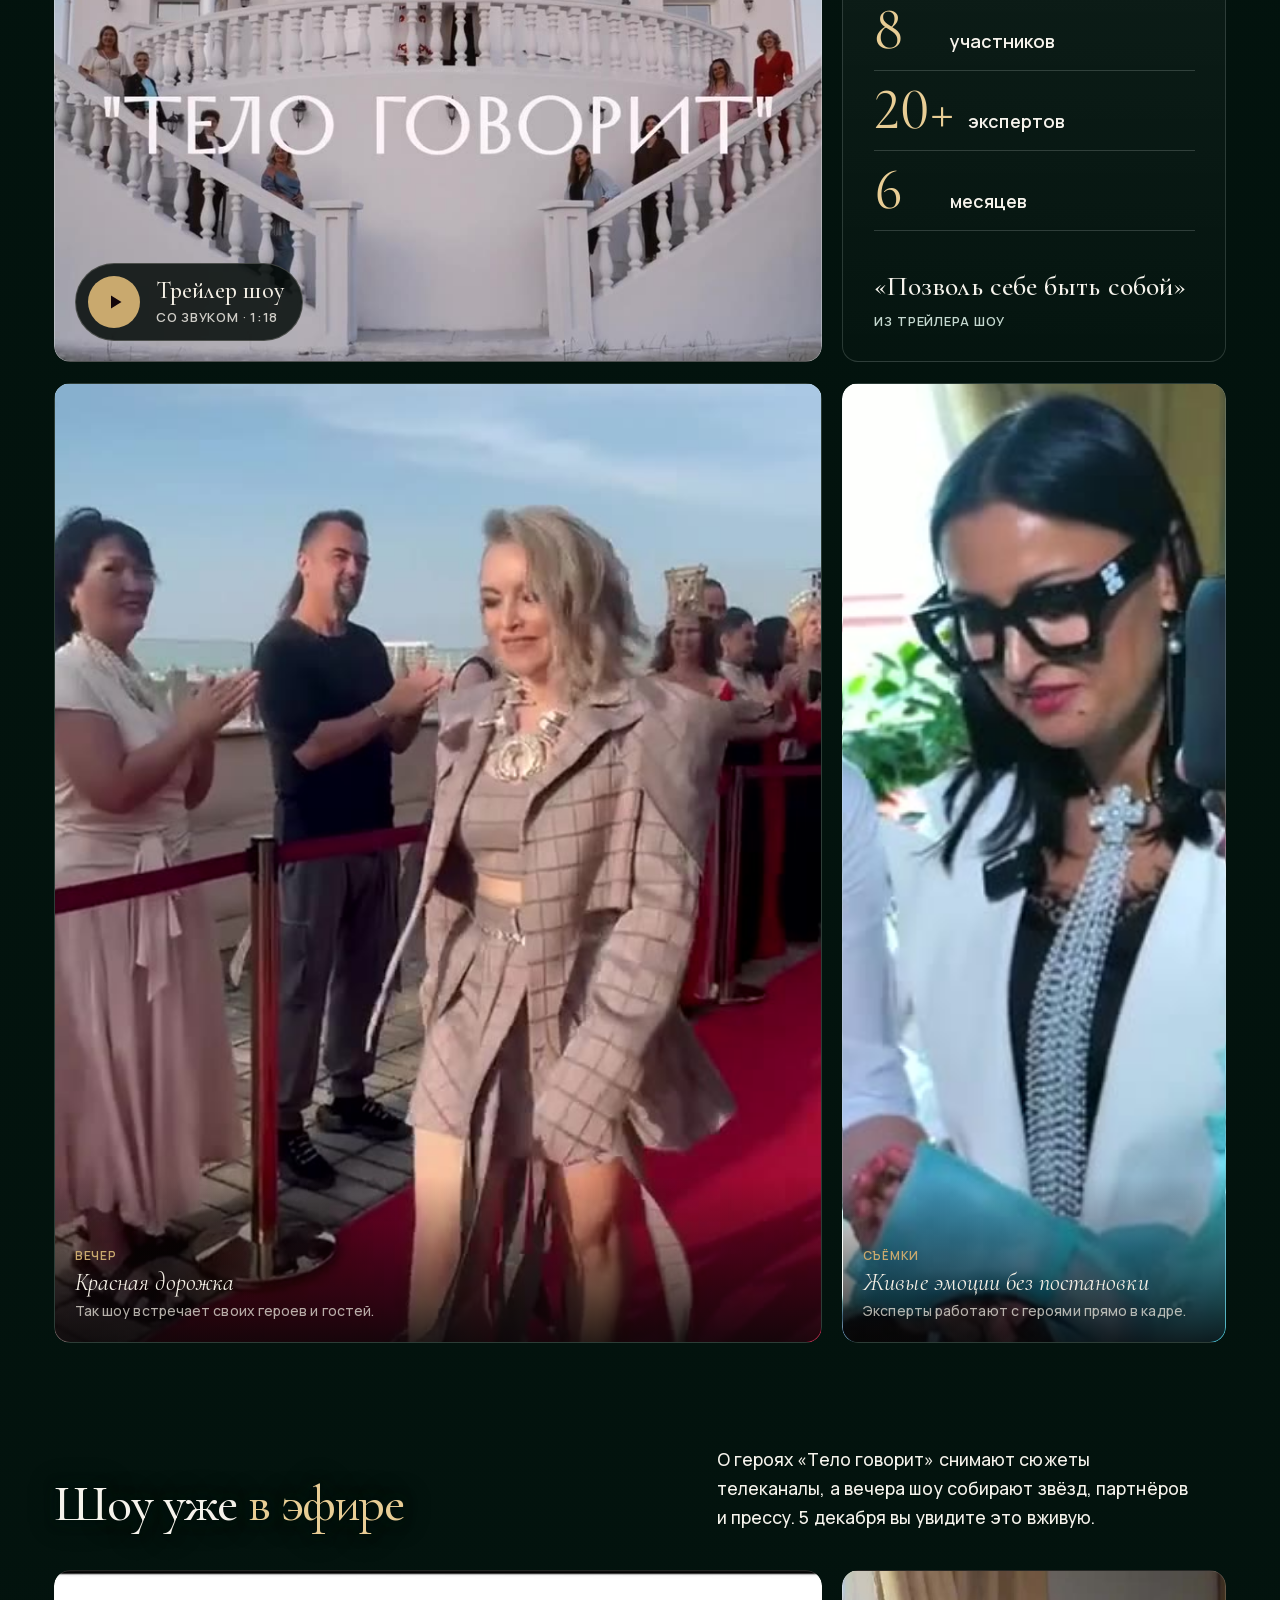
==== commit e5afb6a7: "Читаемость: текст поверх частиц, описания авторов" ====
--- a/tickets.html
+++ b/tickets.html
@@ -739,6 +739,21 @@
   .clip .film__btn small{font-size:12px;letter-spacing:.04em}
 }
 
+/* ═══ v5: текст всегда поверх частиц, а не вперемешку с ними ═══
+   Мягкая тень цвета фона не видна на ровном фоне и гасит частицы только вокруг букв. */
+.hero__sub,.hero .lead,.hero .fact,.manifesto,.author__role,.regalia li,.why p,.head .lead,.lead,
+.scene p,.gain__i p,.eve__list p,.custom p,.format__t p,.eco__count p,.eco__stars p,.concert__t p,.tv__lead,.stage figcaption,
+h1,h2,h3{text-shadow:0 0 14px var(--bg),0 0 28px var(--bg),0 0 3px var(--bg)}
+.btn,.btn *,.pcard__n,.tag,.film__btn,.film__btn *,mark.hl{text-shadow:none}
+mark.hl{text-shadow:0 0 14px var(--bg),0 0 3px var(--bg)}
+/* манифест: непрочитанные слова тусклее, но не серые */
+.manifesto .w{opacity:.58}
+/* роль автора — основной текст, а не подпись: гротеск, крупно, полный контраст */
+.author__role{font:500 clamp(17.5px,1.3vw,19px)/1.65 var(--f-body);letter-spacing:.005em;color:var(--ink);max-width:40ch;padding-top:20px}
+@media (max-width:980px){
+  .hero__sub{position:relative;z-index:1}
+}
+
 /* ═══ Лендинг билетов: новые блоки поверх общей системы ═══ */
 
 /* «Что вы унесёте»: римские цифры вместо метрик */
@@ -746,6 +761,7 @@
 
 /* Первый экран: подзаголовок длиннее, чем у партнёрской страницы */
 .hero__sub{font-size:clamp(26px,2.3vw,36px);line-height:1.15;max-width:19ch}
+@media (max-width:980px){.hero__sub{font-size:28px;max-width:24ch}}
 
 /* Телеканал */
 .tv{display:grid;grid-template-columns:minmax(0,6fr) minmax(0,5fr);gap:clamp(20px,3vw,48px);padding:clamp(24px,3.4vw,52px);border-radius:var(--r);border:1px solid rgba(232,205,149,.4);background:radial-gradient(70% 60% at 0% 0%,rgba(232,205,149,.1),transparent 65%),linear-gradient(180deg,rgba(255,255,255,.04),rgba(255,255,255,.01));margin-bottom:clamp(20px,2vw,28px)}
@@ -1805,7 +1821,7 @@
     vertexShader:'attribute float aSize;attribute float aRnd;uniform float uTime,uSize,uPix;varying float vR;void main(){vR=aRnd;vec3 p=position+.035*vec3(sin(uTime*.7+aRnd*31.),cos(uTime*.55+aRnd*17.),sin(uTime*.45+aRnd*11.));vec4 mv=modelViewMatrix*vec4(p,1.);gl_PointSize=uSize*aSize*uPix/(-mv.z);gl_Position=projectionMatrix*mv;}',
     fragmentShader:'uniform vec3 uC1,uC2;uniform float uAlpha;varying float vR;void main(){float d=length(gl_PointCoord-.5);float a=smoothstep(.5,.0,d);a*=a;gl_FragColor=vec4(mix(uC1,uC2,vR),a*uAlpha*(.35+.65*vR));}'});
   const pts=new THREE.Points(geo,mat), grp=new THREE.Group(); grp.add(pts); scene.add(grp);
-  const ALPHA={ribbonSoft:LITE?.16:.24,ribbon:LITE?.32:.8,helix:LITE?.16:.34,clusters:LITE?.1:.16,spot:LITE?.4:.55};
+  const ALPHA={ribbonSoft:LITE?.12:.2,ribbon:LITE?.26:.8,helix:LITE?.1:.22,clusters:LITE?.07:.12,spot:LITE?.3:.45};
   let target=S.ribbon, cur='ribbon', aTarget=ALPHA.ribbon;
   function setShape(n){ if(!S[n]||n===cur) return; cur=n; target=S[n]; aTarget=ALPHA[n]; }
   const isRib=()=>cur==='ribbon'||cur==='ribbonSoft';
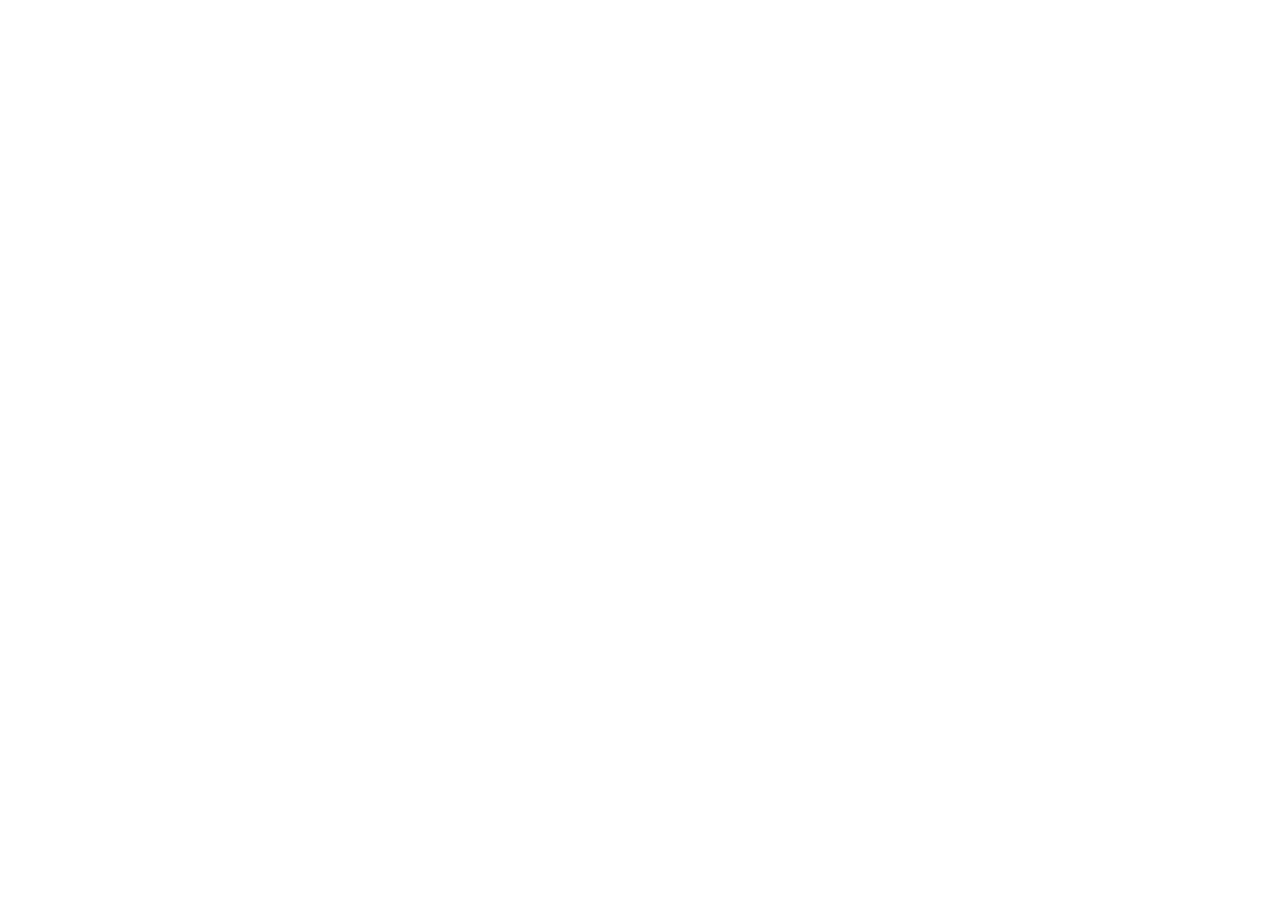
==== commit 5fb299b3: "Сайт участников переехал на osipda-ux.github.io/kontinuum" ====
--- a/tickets.html
+++ b/tickets.html
@@ -1,1948 +1 @@
-<!doctype html>
-<html lang="ru">
-<head>
-<meta charset="utf-8">
-<meta name="viewport" content="width=device-width,initial-scale=1,viewport-fit=cover">
-<title>Континуум · Билеты · 5 декабря 2026 · Москва</title>
-<meta name="description" content="День, который изменит ваше представление о здоровье и долголетии: научная конференция и премьера ТВ-реалити «Тело говорит». Билеты Стандарт и VIP.">
-<link rel="canonical" href="https://osipda-ux.github.io/kontinuum-partners/tickets.html">
-<meta name="theme-color" content="#0A0B0D">
-<link rel="icon" href="favicon.svg" type="image/svg+xml">
-<meta property="og:type" content="website">
-<meta property="og:locale" content="ru_RU">
-<meta property="og:site_name" content="Континуум">
-<meta property="og:title" content="КОНТИНУУМ — день, который изменит ваше представление о здоровье">
-<meta property="og:description" content="День, который изменит ваше представление о здоровье и долголетии: научная конференция и премьера ТВ-реалити «Тело говорит». Билеты Стандарт и VIP.">
-<meta property="og:url" content="https://osipda-ux.github.io/kontinuum-partners/tickets.html">
-<meta property="og:image" content="https://osipda-ux.github.io/kontinuum-partners/og.jpg">
-<meta property="og:image:width" content="1200">
-<meta property="og:image:height" content="630">
-<meta name="twitter:card" content="summary_large_image">
-<meta name="twitter:image" content="https://osipda-ux.github.io/kontinuum-partners/og.jpg">
-<link rel="preload" href="assets/CormorantGaramond-300-cyrillic.woff2" as="font" type="font/woff2" crossorigin>
-<link rel="stylesheet" href="assets/fonts.css">
-<style>:root{padding-top:env(safe-area-inset-top,0px);padding-bottom:env(safe-area-inset-bottom,0px)}body{margin:0}img{max-width:100%}[hidden]{display:none!important}</style>
-<script type="application/ld+json">{"@context":"https://schema.org","@type":"Event","name":"Континуум","description":"День, который изменит ваше представление о здоровье и долголетии: научная конференция и премьера ТВ-реалити «Тело говорит». Билеты Стандарт и VIP.","startDate":"2026-12-05","eventAttendanceMode":"https://schema.org/OfflineEventAttendanceMode","location":{"@type":"Place","name":"Москва","address":"Москва"},"image":"https://osipda-ux.github.io/kontinuum-partners/og.jpg","organizer":{"@type":"Organization","name":"Жизнь 300+"}}</script>
-</head>
-<body>
-<style>
-/* Layout: журнальная асимметричная сетка; страница проживает день события — глубокий изумруд сверху, бордо и золото вечера внизу */
-:root{
-  color-scheme: dark;
-  --bg:#03130E; --bg-2:#051B15; --ink:#F7F4EE; --ink-2:#D6E2DC; --ink-3:#A9C4B9;
-  --accent:#E8CD95; --accent-2:#1F6B55; --mint:#8FE0BE; --cta:#F3EEE4; --cta-ink:#062A22;
-  --line:rgba(231,240,236,.18); --line-2:rgba(231,240,236,.34); --glow:rgba(90,200,160,.16);
-  --gold:#C9A96E; --wine:#7A1F2E;
-  --f-display:"Cormorant Garamond","Times New Roman",Georgia,serif;
-  --f-body:"Manrope",system-ui,-apple-system,"Segoe UI",sans-serif;
-  --f-mono:"JetBrains Mono",ui-monospace,Menlo,monospace;
-  --ease:cubic-bezier(.16,1,.3,1);
-  --gutter:clamp(16px,4.2vw,64px);
-  --maxw:1380px;
-}
-*,*::before,*::after{box-sizing:border-box}
-html{overflow-x:hidden;overflow-x:clip;scroll-behavior:auto;-webkit-text-size-adjust:100%}
-body{background:var(--bg);color:var(--ink);font:400 16px/1.65 var(--f-body);overflow-x:hidden;overflow-x:clip;-webkit-font-smoothing:antialiased;transition:background-color .2s linear}
-body::before{content:"";position:fixed;inset:0 0 auto;height:env(safe-area-inset-top,0px);z-index:60;background:var(--bg)}
-a{color:inherit}
-::selection{background:var(--accent);color:var(--bg)}
-:focus-visible{outline:1px solid var(--accent);outline-offset:4px}
-[hidden]{display:none!important}
-
-/* фон: частицы, зерно, виньетка, свет за курсором */
-#gl{position:fixed;inset:0;width:100%;height:100%;z-index:0;pointer-events:none;opacity:.9}
-.grain{position:fixed;inset:-50%;z-index:2;pointer-events:none;opacity:.07;background-image:url("data:image/svg+xml,%3Csvg xmlns='http://www.w3.org/2000/svg' width='160' height='160'%3E%3Cfilter id='n'%3E%3CfeTurbulence type='fractalNoise' baseFrequency='.9' numOctaves='3' stitchTiles='stitch'/%3E%3C/filter%3E%3Crect width='100%25' height='100%25' filter='url(%23n)'/%3E%3C/svg%3E");animation:grain 1.2s steps(6) infinite}
-@keyframes grain{0%{transform:translate(0,0)}20%{transform:translate(-3%,2%)}40%{transform:translate(2%,-3%)}60%{transform:translate(-2%,-1%)}80%{transform:translate(3%,3%)}100%{transform:translate(0,0)}}
-.vignette{position:fixed;inset:0;z-index:1;pointer-events:none;background:radial-gradient(120% 90% at 50% 40%,transparent 55%,rgba(0,0,0,.55) 100%)}
-.spot{position:fixed;inset:0;z-index:1;pointer-events:none;background:radial-gradient(520px circle at var(--mx,50%) var(--my,30%),var(--glow),transparent 60%)}
-
-main,header,footer{position:relative;z-index:3}
-.wrap{max-width:var(--maxw);margin:0 auto;padding-left:max(var(--gutter),env(safe-area-inset-left,0px));padding-right:max(var(--gutter),env(safe-area-inset-right,0px))}
-section{position:relative;padding-block:clamp(88px,12vw,168px)}
-
-/* типографика */
-.eyebrow{font:500 11px/1.4 var(--f-mono);letter-spacing:.22em;text-transform:uppercase;color:var(--ink-2);display:flex;align-items:center;gap:14px}
-.eyebrow::before{content:"";width:28px;height:1px;background:var(--accent);flex:none}
-h1,h2,h3{font-family:var(--f-display);font-weight:300;line-height:.98;letter-spacing:-.01em;margin:0;text-wrap:balance}
-h2{font-size:clamp(40px,6.4vw,104px)}
-h2 em,h3 em{font-style:italic;color:var(--accent)}
-h3{font-size:clamp(28px,3.2vw,46px);line-height:1.05}
-p{margin:0}
-.lead{font-size:clamp(17px,1.35vw,20px);line-height:1.6;color:var(--ink-2);max-width:60ch}
-.mono{font-family:var(--f-mono);font-size:12px;letter-spacing:.14em;text-transform:uppercase}
-.head{display:grid;grid-template-columns:repeat(12,minmax(0,1fr));gap:24px 32px;align-items:end;margin-bottom:clamp(48px,6vw,88px)}
-.head > .eyebrow{grid-column:1/-1}
-.head > h2{grid-column:1/9}
-.head > .lead{grid-column:9/13;align-self:end}
-@media (max-width:980px){.head > h2,.head > .lead{grid-column:1/-1}}
-
-/* кнопки */
-.btn{--h:56px;position:relative;display:inline-flex;align-items:center;justify-content:center;gap:12px;height:var(--h);padding:0 30px;border-radius:999px;font:500 14px/1 var(--f-body);letter-spacing:.04em;text-decoration:none;cursor:pointer;border:1px solid var(--line-2);color:var(--ink);background:transparent;transition:background-color .5s var(--ease),color .5s var(--ease),border-color .5s var(--ease);white-space:nowrap}
-.btn:hover{border-color:var(--ink)}
-.btn--fill{background:var(--cta);color:var(--cta-ink);border-color:var(--cta)}
-.btn--fill:hover{background:var(--ink);border-color:var(--ink)}
-.btn svg{width:16px;height:16px;flex:none}
-.btn span{position:relative;display:inline-block}
-
-/* навигация */
-.nav{position:fixed;top:env(safe-area-inset-top,0px);left:0;right:0;z-index:50;transition:transform .6s var(--ease)}
-.nav__in{display:flex;align-items:center;justify-content:space-between;gap:24px;height:76px}
-.nav::before{content:"";position:absolute;inset:0;background:linear-gradient(var(--bg),transparent);opacity:.92;pointer-events:none}
-.brand{display:flex;align-items:center;gap:14px;text-decoration:none;position:relative}
-.brand svg{width:54px;height:26px;overflow:visible}
-.brand b{font:500 15px/1 var(--f-display);letter-spacing:.42em;text-transform:uppercase}
-.nav__links{display:flex;gap:30px;position:relative}
-.nav__links a{font:500 11px/1 var(--f-mono);letter-spacing:.18em;text-transform:uppercase;text-decoration:none;color:var(--ink-2);transition:color .3s}
-.nav__links a:hover{color:var(--ink)}
-.nav .btn{--h:44px;padding:0 22px;font-size:13px;position:relative}
-@media (max-width:1080px){.nav__links{display:none}}
-@media (max-width:560px){.brand b{display:none}.nav .btn{padding:0 18px}}
-
-/* hero */
-.hero{padding-top:calc(clamp(120px,15vh,170px) + env(safe-area-inset-top,0px));padding-bottom:clamp(40px,6vw,72px)}
-.hero__top{display:flex;justify-content:space-between;gap:24px;flex-wrap:wrap}
-.hero h1{font-size:clamp(50px,13.6vw,236px);font-weight:300;letter-spacing:.015em;line-height:.86;white-space:nowrap;margin:clamp(28px,4vw,56px) 0 0 -.04em;display:block}
-.hero h1 .m{display:inline-block;overflow:hidden;vertical-align:top;padding-bottom:.04em}
-.hero h1 .ch{display:inline-block;will-change:transform}
-.hero__grid{display:grid;grid-template-columns:repeat(12,minmax(0,1fr));gap:32px;margin-top:clamp(28px,3.4vw,48px);align-items:end}
-.hero__sub{grid-column:1/8;font:300 italic clamp(26px,3.3vw,52px)/1.08 var(--f-display);color:var(--ink);max-width:16ch}
-.hero__sub span{color:var(--accent)}
-.hero__side{grid-column:8/13;display:grid;gap:28px}
-.hero__side .lead{font-size:16px}
-.hero__cta{display:flex;gap:12px;flex-wrap:wrap}
-.facts{display:grid;grid-template-columns:repeat(4,minmax(0,1fr)) auto;gap:0;margin-top:clamp(56px,7vw,100px);border-top:1px solid var(--line)}
-.fact{padding:22px 24px 0 0;display:grid;gap:6px;align-content:start}
-.fact b{font:300 clamp(34px,3.6vw,58px)/1 var(--f-display);font-variant-numeric:lining-nums tabular-nums}
-.fact span{font:400 12px/1.45 var(--f-mono);letter-spacing:.1em;text-transform:uppercase;color:var(--ink-2)}
-.count{padding:22px 0 0;display:grid;gap:10px;justify-items:end;align-content:start}
-.count__n{display:flex;gap:16px;font:400 clamp(22px,2vw,30px)/1 var(--f-mono);font-variant-numeric:tabular-nums}
-.count__n i{font-style:normal;display:grid;justify-items:center;gap:8px}
-.count__n small{font-size:10px;letter-spacing:.18em;color:var(--ink-3);text-transform:uppercase}
-@media (max-width:980px){
-  .hero__sub,.hero__side{grid-column:1/-1}
-  .facts{grid-template-columns:repeat(2,minmax(0,1fr))}
-  .count{grid-column:1/-1;justify-items:start;border-top:1px solid var(--line);margin-top:22px}
-}
-
-/* бегущая строка */
-.marquee{position:relative;z-index:3;border-block:1px solid var(--line);overflow:hidden;padding-block:22px}
-.marquee__t{display:flex;width:max-content;animation:mq 60s linear infinite}
-.marquee__t span{font:300 clamp(36px,5vw,76px)/1 var(--f-display);color:transparent;-webkit-text-stroke:1px var(--line-2);white-space:nowrap;padding-right:.5em}
-.marquee__t span i{font-style:italic;color:var(--accent);-webkit-text-stroke:0;opacity:.8}
-@keyframes mq{to{transform:translateX(-50%)}}
-
-/* о событии */
-.manifesto{font:300 clamp(28px,3.6vw,58px)/1.14 var(--f-display);max-width:24ch;margin-bottom:clamp(56px,7vw,110px)}
-.manifesto .w{opacity:.18;transition:opacity .2s}
-.scenes{display:grid;grid-template-columns:1fr 1fr;gap:clamp(16px,2vw,28px)}
-.scene{position:relative;min-height:clamp(380px,40vw,560px);border:1px solid var(--line);padding:clamp(24px,3vw,44px);display:flex;flex-direction:column;justify-content:space-between;overflow:hidden;isolation:isolate;transition:border-color .6s var(--ease)}
-.scene::before{content:"";position:absolute;inset:0;z-index:-1;transition:transform 1.2s var(--ease),opacity .8s;opacity:.9}
-.scene--day::before{background:radial-gradient(90% 70% at 85% 10%,rgba(140,203,176,.22),transparent 60%),linear-gradient(160deg,#121820 0%,#0A0B0D 70%)}
-.scene--night::before{background:radial-gradient(70% 60% at 20% 0%,rgba(201,169,110,.32),transparent 60%),linear-gradient(200deg,#2A0D17 0%,#12060A 75%)}
-.scene:hover{border-color:var(--line-2)}
-.scene:hover::before{transform:scale(1.06)}
-.scene__k{display:flex;justify-content:space-between;gap:16px}
-.scene h3{font-size:clamp(34px,4vw,64px);max-width:12ch}
-.scene p{color:var(--ink-2);max-width:40ch;margin-top:18px}
-.scene--night h3 em{color:var(--gold)}
-.scene--night .eyebrow::before{background:var(--gold)}
-.scene__art{position:absolute;right:-8%;top:18%;width:62%;opacity:.55;z-index:-1;pointer-events:none}
-.statement{margin-top:clamp(48px,6vw,88px);display:flex;justify-content:space-between;align-items:end;gap:24px;flex-wrap:wrap;border-top:1px solid var(--line);padding-top:28px}
-.statement p{font:300 italic clamp(22px,2.2vw,34px)/1.2 var(--f-display);max-width:28ch}
-@media (max-width:820px){.scenes{grid-template-columns:1fr}}
-
-/* авторы */
-.authors{display:grid;grid-template-columns:repeat(12,minmax(0,1fr));gap:32px}
-.author{display:grid;gap:28px;align-content:start}
-.author:nth-child(1){grid-column:1/7}
-.author:nth-child(2){grid-column:7/13;margin-top:clamp(0px,12vw,180px)}
-.author{min-width:0}
-.portrait{position:relative;width:min(100%,520px);aspect-ratio:4/4.7;max-width:100%}
-/* рамка: прямоугольник со скруглёнными углами и двойной линией */
-.portrait__frame{position:absolute;inset:0;overflow:hidden;isolation:isolate;border:1px solid var(--line-2);border-radius:32px;background:radial-gradient(70% 55% at 50% 36%,var(--glow),transparent 72%),linear-gradient(180deg,var(--bg-2),var(--bg));transition:border-color .8s var(--ease);-webkit-mask-image:-webkit-radial-gradient(#fff,#000)}
-.portrait__frame::after{content:"";position:absolute;inset:10px;z-index:2;border:1px solid var(--line);border-radius:23px;pointer-events:none}
-.author:hover .portrait__frame{border-color:var(--accent)}
-.portrait svg.orbit{position:absolute;inset:-3% -2% auto;width:104%;height:auto;opacity:.55;pointer-events:none;z-index:1}
-.portrait img{position:absolute;left:0;right:0;bottom:-4%;margin-inline:auto;width:auto;height:94%;max-width:none;object-fit:contain;object-position:50% 100%;filter:grayscale(.35) contrast(1.04) brightness(.96);transition:filter 1s var(--ease);-webkit-mask-image:linear-gradient(to bottom,#000 80%,transparent 100%);mask-image:linear-gradient(to bottom,#000 80%,transparent 100%);will-change:transform}
-.author:nth-child(2) .portrait img{height:92%;-webkit-mask-image:linear-gradient(to right,transparent,#000 18%,#000 82%,transparent),linear-gradient(to bottom,#000 80%,transparent);-webkit-mask-composite:source-in;mask-image:linear-gradient(to right,transparent,#000 18%,#000 82%,transparent),linear-gradient(to bottom,#000 80%,transparent);mask-composite:intersect}
-.author:hover .portrait img{filter:grayscale(0) contrast(1.02)}
-.author__name{font:300 clamp(40px,4.6vw,76px)/.95 var(--f-display)}
-.author__name span{display:block;font-style:italic;color:var(--accent)}
-.regalia{list-style:none;margin:0;padding:0;display:grid;border-top:1px solid var(--line)}
-.regalia li{font:400 12px/1.5 var(--f-mono);letter-spacing:.06em;text-transform:uppercase;color:var(--ink-2);padding:12px 0;border-bottom:1px solid var(--line)}
-.author__role{font:300 italic clamp(20px,1.7vw,26px)/1.35 var(--f-display);color:var(--ink);max-width:34ch}
-.why{grid-column:1/-1;display:grid;grid-template-columns:repeat(12,minmax(0,1fr));gap:32px;margin-top:clamp(64px,8vw,120px);padding-top:40px;border-top:1px solid var(--line)}
-.why h3{grid-column:1/5}
-.why p{grid-column:5/12;font-size:clamp(18px,1.5vw,22px);color:var(--ink-2);line-height:1.6}
-.why p b{color:var(--ink);font-weight:500}
-@media (max-width:820px){.author:nth-child(1),.author:nth-child(2),.why h3,.why p{grid-column:1/-1}.author:nth-child(2){margin-top:40px}}
-
-/* экосистема */
-.eco{display:grid;grid-template-columns:repeat(12,minmax(0,1fr));gap:32px;align-items:start}
-.eco__count{grid-column:1/5;position:sticky;top:120px}
-.eco__count b{display:block;font:300 clamp(120px,16vw,260px)/.8 var(--f-display);letter-spacing:-.03em;font-variant-numeric:lining-nums}
-.eco__count p{margin-top:24px;color:var(--ink-2);max-width:30ch}
-.eco__grid{grid-column:5/13;display:grid;gap:56px}
-.people{display:grid;grid-template-columns:repeat(4,minmax(0,1fr));gap:16px}
-.slot{position:relative;aspect-ratio:3/4;border:1px solid var(--line);border-radius:20px;display:flex;flex-direction:column;justify-content:flex-end;padding:14px;overflow:hidden}
-.slot::before{content:"";position:absolute;left:50%;top:22%;width:46%;aspect-ratio:1;transform:translateX(-50%);border-radius:50%;border:1px solid var(--line)}
-.slot::after{content:"";position:absolute;left:50%;top:58%;width:80%;height:60%;transform:translateX(-50%);border-radius:50% 50% 0 0;border:1px solid var(--line)}
-.slot span{position:relative;z-index:1;font:400 10px/1.3 var(--f-mono);letter-spacing:.16em;text-transform:uppercase;color:var(--ink-3)}
-.slot--on{border-color:var(--line-2)}
-.slot--on::before,.slot--on::after{display:none}
-.slot--on img{position:absolute;inset:0;width:100%;height:100%;object-fit:cover;filter:grayscale(1);transition:filter .8s var(--ease)}
-.slot--on:hover img{filter:none}
-.slot--on .slot__t{position:relative;z-index:1;background:linear-gradient(transparent,rgba(0,0,0,.8));margin:-14px;padding:40px 14px 14px}
-.slot--on b{display:block;font:400 20px/1.1 var(--f-display);color:var(--ink)}
-.logos{display:grid;gap:18px}
-.logos__row{display:grid;grid-template-columns:160px 1fr;gap:20px;align-items:center;border-top:1px solid var(--line);padding-top:18px}
-.logos__row > span{font:500 11px/1.4 var(--f-mono);letter-spacing:.16em;text-transform:uppercase;color:var(--ink-2)}
-.logos__set{display:grid;grid-template-columns:repeat(4,minmax(0,1fr));gap:12px}
-.lg{height:64px;border:1px dashed var(--line);border-radius:16px;display:grid;place-items:center;font:400 10px/1 var(--f-mono);letter-spacing:.16em;text-transform:uppercase;color:var(--ink-3)}
-.lg--on{border-style:solid}
-.lg--on img{max-height:34px;max-width:80%;filter:grayscale(1) brightness(1.6);opacity:.8;transition:filter .5s,opacity .5s}
-.lg--on:hover img{filter:none;opacity:1}
-.eco__note{font:400 12px/1.6 var(--f-mono);letter-spacing:.08em;color:var(--ink-3);text-transform:uppercase}
-@media (max-width:980px){.eco__count,.eco__grid{grid-column:1/-1}.eco__count{position:static}.people{grid-template-columns:repeat(2,minmax(0,1fr))}.logos__row{grid-template-columns:1fr}.logos__set{grid-template-columns:repeat(2,minmax(0,1fr))}}
-
-/* что вы получите */
-.gain{display:grid;grid-template-columns:repeat(2,minmax(0,1fr));border-top:1px solid var(--line)}
-.gain__i{display:grid;grid-template-columns:minmax(0,.9fr) minmax(0,1.1fr);gap:24px;padding:clamp(28px,3.4vw,52px) clamp(0px,2vw,32px) clamp(28px,3.4vw,52px) 0;border-bottom:1px solid var(--line)}
-.gain__i:nth-child(odd){border-right:1px solid var(--line)}
-.gain__i:nth-child(even){padding-left:clamp(20px,3vw,48px)}
-.gain__i b{font:300 clamp(64px,7vw,120px)/.85 var(--f-display);letter-spacing:-.02em;color:var(--ink);font-variant-numeric:lining-nums}
-.gain__i b small{font-size:.38em;letter-spacing:.02em;vertical-align:top;margin-left:4px;color:var(--accent)}
-.gain__i h3{font-size:clamp(24px,2.2vw,34px);margin-bottom:14px}
-.gain__i p{color:var(--ink-2)}
-@media (max-width:900px){.gain{grid-template-columns:1fr}.gain__i:nth-child(odd){border-right:0}.gain__i:nth-child(even){padding-left:0}.gain__i{grid-template-columns:1fr}}
-
-/* освещение: логотипы СМИ и ТВ */
-.media{display:grid;grid-template-columns:repeat(5,minmax(0,1fr));gap:14px;margin-bottom:24px}
-.mslot{min-height:132px;border:1px solid var(--line);border-radius:22px;display:grid;place-items:center;align-content:center;gap:12px;padding:18px;text-align:center;background:var(--bg-2);transition:border-color .5s var(--ease)}
-.mslot:hover{border-color:var(--line-2)}
-.mslot i{width:34px;height:34px;border-radius:50%;border:1px dashed var(--line-2);display:grid;place-items:center;color:var(--ink-3)}
-.mslot span{font:400 10px/1.4 var(--f-mono);letter-spacing:.16em;text-transform:uppercase;color:var(--ink-3)}
-.mslot--on{text-decoration:none}
-.mslot--on img{max-height:48px;max-width:80%;object-fit:contain;filter:grayscale(1) brightness(1.7);opacity:.85;transition:filter .5s,opacity .5s}
-.mslot--on:hover img{filter:none;opacity:1}
-.mslot--on span{color:var(--ink-2)}
-@media (max-width:900px){.media{grid-template-columns:repeat(2,minmax(0,1fr))}}
-
-/* панели */
-.who{list-style:none;margin:0;padding:0;display:grid;gap:0;border-top:1px solid var(--line)}
-.who li{display:grid;grid-template-columns:minmax(0,.9fr) minmax(0,1.3fr);gap:16px;padding:16px 0;border-bottom:1px solid var(--line)}
-.who b{font:500 14px/1.4 var(--f-body);color:var(--ink)}
-.who span{font-size:14px;line-height:1.5;color:var(--ink-2)}
-@media (max-width:980px){
-  .who li{grid-template-columns:1fr;gap:4px}
-}
-.format{margin-top:clamp(72px,8vw,120px);display:grid;grid-template-columns:repeat(12,minmax(0,1fr));gap:32px;align-items:end}
-.format__t{grid-column:1/5}
-.format__t p{color:var(--ink-2);margin-top:16px;max-width:34ch}
-.bar{grid-column:5/13;display:grid;gap:14px}
-.bar__track{display:flex;gap:4px;height:84px}
-.seg{position:relative;display:flex;flex-direction:column;justify-content:space-between;padding:10px 10px;border:1px solid var(--line-2);min-width:0;overflow:hidden}
-.seg b{font:400 18px/1 var(--f-display);font-variant-numeric:lining-nums}
-.seg span{font:400 10px/1.2 var(--f-mono);letter-spacing:.1em;text-transform:uppercase;color:var(--ink-2);white-space:nowrap;overflow:hidden;text-overflow:ellipsis}
-.seg--anchor{flex:15;background:linear-gradient(135deg,rgba(140,203,176,.22),rgba(140,203,176,.05));border-color:var(--accent)}
-.seg--x{flex:10}
-.seg--x:first-child{background:linear-gradient(135deg,rgba(140,203,176,.18),rgba(140,203,176,.04))}
-.seg--open{flex:10;border-style:dashed;background:repeating-linear-gradient(135deg,transparent 0 6px,var(--line) 6px 7px)}
-.seg .fill{position:absolute;left:0;bottom:0;height:2px;width:100%;background:var(--accent);transform-origin:left;transform:scaleX(0)}
-.bar__legend{display:flex;justify-content:space-between;gap:16px;flex-wrap:wrap;font:400 11px/1.4 var(--f-mono);letter-spacing:.12em;text-transform:uppercase;color:var(--ink-3)}
-@media (max-width:980px){.format__t,.bar{grid-column:1/-1}.bar__track{height:auto;flex-wrap:wrap}.seg{min-height:72px}.seg span{white-space:normal}.seg--x,.seg--open{flex:1 1 calc(33.333% - 3px)}}
-.chip{font:400 11px/1 var(--f-mono);letter-spacing:.12em;text-transform:uppercase;padding:11px 16px;border:1px solid var(--line-2);border-radius:999px;color:var(--ink-2)}
-
-/* закат: закреплённый экран между днём и вечером */
-.sunset{position:relative;height:100vh;height:100svh;min-height:560px;padding:0;overflow:hidden;display:grid;place-items:end center}
-.sunset__glow{position:absolute;left:-20%;right:-20%;bottom:-25%;height:95%;pointer-events:none;background:radial-gradient(50% 58% at 50% 100%,rgba(232,196,128,.55),rgba(158,52,70,.32) 42%,transparent 74%)}
-.sunset__line{position:absolute;left:0;right:0;bottom:24%;height:1px;background:linear-gradient(90deg,transparent,var(--gold) 30%,#F6E4B8 50%,var(--gold) 70%,transparent);transform-origin:50% 50%}
-.sunset__in{position:relative;z-index:1;display:grid;justify-items:center;gap:clamp(14px,1.6vw,22px);text-align:center;padding-bottom:calc(24vh - clamp(56px,6vw,96px));padding-left:max(var(--gutter),env(safe-area-inset-left,0px));padding-right:max(var(--gutter),env(safe-area-inset-right,0px))}
-.sunset__k{color:var(--ink-2)}
-.sunset__k span{color:var(--gold);padding-inline:.5em}
-.sunset__words{display:grid;place-items:end center}
-.sunset__words > *{grid-area:1/1}
-.w-day,.w-night{font:300 clamp(92px,19vw,300px)/.82 var(--f-display);letter-spacing:-.01em;margin:0}
-.w-day{color:var(--ink);opacity:0}
-.w-night{font-style:italic;color:var(--gold)}
-.w-night .m{display:inline-block;overflow:hidden;vertical-align:top;padding:0 .02em .08em}
-.w-night .ch{display:inline-block;will-change:transform}
-.sunset__sub{font:300 italic clamp(20px,1.8vw,28px)/1.3 var(--f-display);color:var(--ink-2)}
-
-/* вечер */
-#evening .eyebrow::before{background:var(--gold)}
-.eve__title{font-size:clamp(56px,10vw,170px);line-height:.88;font-weight:300;margin:28px 0 0}
-.eve__title em{color:var(--gold);font-style:italic}
-.eve__grid{display:grid;grid-template-columns:repeat(12,minmax(0,1fr));gap:32px;margin-top:clamp(40px,5vw,72px)}
-.eve__grid .lead{grid-column:1/6}
-.eve__list{grid-column:7/13;list-style:none;margin:0;padding:0;border-top:1px solid var(--line)}
-.eve__list li{display:grid;grid-template-columns:minmax(0,1fr) minmax(0,1.2fr);gap:24px;padding:26px 0;border-bottom:1px solid var(--line)}
-.eve__list h3{font-size:clamp(24px,2.3vw,36px)}
-.eve__list p{color:var(--ink-2)}
-@media (max-width:980px){.eve__grid .lead,.eve__list{grid-column:1/-1}.eve__list li{grid-template-columns:1fr;gap:8px}}
-
-/* площадка: фильм-тур слева, карточки пространств справа */
-.venue{display:grid;grid-template-columns:minmax(0,5fr) minmax(0,7fr);gap:clamp(16px,2vw,28px);align-items:start}
-.film{position:sticky;top:100px;margin:0;aspect-ratio:4/5;border-radius:28px;overflow:hidden;border:1px solid var(--line-2);background:#000 center/cover no-repeat;-webkit-mask-image:-webkit-radial-gradient(#fff,#000)}
-.film video{position:absolute;inset:0;width:100%;height:100%;object-fit:cover;display:block}
-.film__btn{all:unset;box-sizing:border-box;position:absolute;left:20px;right:20px;bottom:20px;display:flex;align-items:center;gap:16px;padding:12px 18px 12px 12px;border-radius:999px;cursor:pointer;background:rgba(10,8,9,.55);border:1px solid rgba(243,238,228,.22);-webkit-backdrop-filter:blur(10px);backdrop-filter:blur(10px);transition:opacity .5s var(--ease),transform .5s var(--ease)}
-.film__btn:hover{transform:translateY(-2px)}
-.film__btn:focus-visible{outline:1px solid var(--gold);outline-offset:4px}
-.film__btn i{width:52px;height:52px;flex:none;border-radius:50%;display:grid;place-items:center;background:var(--gold);color:#13060B}
-.film__btn i svg{margin-left:3px}
-.film__btn b{display:block;font:400 italic 24px/1.1 var(--f-display);color:#F3EEE4}
-.film__btn small{font:400 11px/1.4 var(--f-mono);letter-spacing:.14em;text-transform:uppercase;color:rgba(243,238,228,.65)}
-/* полноэкранный плеер тура */
-.vmodal{position:fixed;inset:0;z-index:120;display:grid;place-items:center;padding:max(16px,env(safe-area-inset-top,0px)) max(16px,env(safe-area-inset-right,0px)) max(16px,env(safe-area-inset-bottom,0px)) max(16px,env(safe-area-inset-left,0px))}
-.vmodal__bg{position:absolute;inset:0;background:rgba(6,4,5,.88);-webkit-backdrop-filter:blur(8px);backdrop-filter:blur(8px)}
-.vmodal__box{position:relative;height:min(88vh,calc(100vw * 16 / 9 - 32px));aspect-ratio:9/16;max-width:100%;border-radius:22px;overflow:hidden;border:1px solid rgba(243,238,228,.18);background:#000;box-shadow:0 30px 80px rgba(0,0,0,.6)}
-.vmodal__box video{width:100%;height:100%;object-fit:contain;display:block;background:#000}
-.vmodal__x{all:unset;box-sizing:border-box;position:fixed;top:max(18px,env(safe-area-inset-top,0px));right:max(18px,env(safe-area-inset-right,0px));width:48px;height:48px;border-radius:50%;display:grid;place-items:center;cursor:pointer;color:#F3EEE4;background:rgba(20,16,18,.7);border:1px solid rgba(243,238,228,.25);z-index:2}
-.vmodal__x:hover{background:var(--gold);color:#13060B}
-.vmodal__x:focus-visible{outline:1px solid var(--gold);outline-offset:3px}
-.spaces{display:grid;grid-template-columns:repeat(2,minmax(0,1fr));gap:clamp(12px,1.4vw,18px)}
-.space{position:relative;margin:0;aspect-ratio:4/5;border-radius:24px;overflow:hidden;border:1px solid var(--line);background:var(--bg-2) center/cover no-repeat;-webkit-mask-image:-webkit-radial-gradient(#fff,#000)}
-.space video{position:absolute;inset:0;width:100%;height:100%;object-fit:cover;display:block;transform:scale(1.02);transition:transform 1.4s var(--ease)}
-.space:hover video{transform:scale(1.07)}
-.space figcaption{position:absolute;inset:auto 0 0 0;padding:72px 20px 20px;background:linear-gradient(transparent,rgba(8,6,7,.86));display:grid;gap:6px}
-.space figcaption span{font:400 10px/1.3 var(--f-mono);letter-spacing:.18em;text-transform:uppercase;color:var(--gold)}
-.space figcaption b{font:400 italic clamp(22px,1.9vw,30px)/1.05 var(--f-display);color:#F3EEE4}
-.space figcaption p{font-size:13px;line-height:1.45;color:rgba(243,238,228,.72)}
-.addr{display:flex;flex-direction:column;justify-content:space-between;gap:20px;padding:clamp(20px,2vw,28px);border:1px solid var(--line-2);border-radius:24px;aspect-ratio:4/5;background:radial-gradient(90% 70% at 100% 0%,rgba(201,169,110,.18),transparent 60%),var(--bg-2)}
-.addr b{display:block;font:300 clamp(28px,2.6vw,40px)/1.05 var(--f-display)}
-.addr p{color:var(--ink-2);margin-top:12px}
-.addr .btn{--h:46px;padding:0 20px;width:100%}
-.addr__btns{display:grid;gap:10px}
-@media (max-width:980px){
-  .venue{grid-template-columns:minmax(0,1fr)}
-  .film{position:relative;top:0;max-width:520px;width:100%}
-  .spaces{display:flex;overflow-x:auto;scroll-snap-type:x mandatory;gap:12px;margin-inline:calc(-1 * max(var(--gutter),env(safe-area-inset-left,0px)));padding-inline:max(var(--gutter),env(safe-area-inset-left,0px));scrollbar-width:none}
-  .spaces::-webkit-scrollbar{display:none}
-  .space,.addr{flex:0 0 72%;scroll-snap-align:center}
-}
-.logos__chips{list-style:none;margin:0;padding:0;display:flex;flex-wrap:wrap;gap:10px}
-
-/* пакеты */
-.packs{display:grid;grid-template-columns:1fr 1fr;gap:clamp(16px,2vw,28px)}
-.pcol{border:1px solid var(--line);padding:clamp(24px,3vw,44px)}
-.pcol > header{display:flex;justify-content:space-between;align-items:baseline;gap:16px;padding-bottom:22px;border-bottom:1px solid var(--line);margin-bottom:4px}
-.pcol > header h3{font-size:clamp(30px,3vw,44px)}
-.pack{padding:24px 0;border-bottom:1px solid var(--line);display:grid;gap:12px}
-.pack:last-child{border-bottom:0;padding-bottom:0}
-.pack__h{display:flex;justify-content:space-between;align-items:baseline;gap:16px;flex-wrap:wrap}
-.pack__h b{font:400 clamp(24px,2.1vw,32px)/1.1 var(--f-display)}
-.tag{font:500 10px/1 var(--f-mono);letter-spacing:.14em;text-transform:uppercase;padding:8px 12px;border-radius:999px;border:1px solid var(--gold);color:var(--gold);white-space:nowrap}
-.pack ul{list-style:none;margin:0;padding:0;display:grid;gap:6px}
-.pack li{position:relative;padding-left:20px;color:var(--ink-2);font-size:15px;line-height:1.5}
-.pack li::before{content:"";position:absolute;left:0;top:.72em;width:8px;height:1px;background:var(--accent)}
-.packs__note{margin-top:22px;display:flex;justify-content:space-between;gap:16px;flex-wrap:wrap;font:400 12px/1.5 var(--f-mono);letter-spacing:.1em;text-transform:uppercase;color:var(--ink-3)}
-.custom{margin-top:clamp(56px,7vw,100px);display:grid;grid-template-columns:repeat(12,minmax(0,1fr));gap:24px 32px;align-items:end;padding-top:36px;border-top:1px solid var(--line)}
-.custom h3{grid-column:1/6}
-.custom p{grid-column:6/11;color:var(--ink-2)}
-.custom .btn{grid-column:11/13;justify-self:end}
-@media (max-width:980px){.packs{grid-template-columns:1fr}.custom h3,.custom p,.custom .btn{grid-column:1/-1;justify-self:start}}
-
-/* тет-а-тет */
-.tat{display:grid;grid-template-columns:repeat(12,minmax(0,1fr));gap:32px;align-items:start}
-.tat__l{grid-column:1/7;display:grid;gap:28px}
-.tat__l h2{font-size:clamp(44px,6vw,100px)}
-.tat__l h2 em{color:var(--gold)}
-.person{display:flex;gap:18px;align-items:center;padding-top:28px;border-top:1px solid var(--line)}
-.person img{width:72px;height:72px;border-radius:50%;object-fit:cover;object-position:50% 12%;background:var(--bg-2);filter:grayscale(.3)}
-.person b{display:block;font:400 24px/1.1 var(--f-display)}
-.person > div > div > span{display:block;margin-top:6px;font:600 13px/1.4 var(--f-body);letter-spacing:.06em;text-transform:uppercase;color:var(--ink-3)}
-.person__links{display:flex;gap:10px;flex-wrap:wrap}
-.form{grid-column:8/13;display:grid;gap:18px;border:1px solid var(--line-2);padding:clamp(22px,3vw,40px);background:color-mix(in srgb,var(--bg-2) 70%,transparent)}
-@supports not (background:color-mix(in srgb,red,blue)){.form{background:var(--bg-2)}}
-.field{display:grid;gap:8px}
-.field label{font:500 10px/1 var(--f-mono);letter-spacing:.18em;text-transform:uppercase;color:var(--ink-2)}
-.field input{all:unset;box-sizing:border-box;width:100%;height:52px;border-bottom:1px solid var(--line-2);font:400 18px/1 var(--f-body);color:var(--ink);transition:border-color .3s}
-.field input::placeholder{color:var(--ink-3)}
-.field input:focus{border-color:var(--gold)}
-.field.err input{border-color:#E07A6B}
-.field small{font-size:12px;color:#E07A6B;min-height:0}
-.check{display:flex;gap:12px;align-items:flex-start;font-size:13px;line-height:1.5;color:var(--ink-2);cursor:pointer}
-.check input{accent-color:var(--gold);width:16px;height:16px;margin-top:2px;flex:none}
-.form .btn{width:100%;margin-top:6px}
-.done{display:grid;gap:16px}
-.done h3{font-size:clamp(28px,2.6vw,40px)}
-.done p{color:var(--ink-2)}
-.done textarea{width:100%;min-height:150px;background:transparent;border:1px solid var(--line);color:var(--ink-2);font:400 13px/1.5 var(--f-mono);padding:12px;resize:vertical}
-.done__btns{display:flex;gap:10px;flex-wrap:wrap}
-.final{margin-top:clamp(72px,9vw,140px);font:300 italic clamp(30px,4.2vw,68px)/1.08 var(--f-display);max-width:20ch}
-.final span{color:var(--gold)}
-@media (max-width:980px){.tat__l,.form{grid-column:1/-1}}
-
-/* подвал */
-.foot{position:relative;z-index:3;border-top:1px solid var(--line);padding-block:40px calc(40px + env(safe-area-inset-bottom,0px))}
-.foot__in{display:flex;justify-content:space-between;align-items:center;gap:24px;flex-wrap:wrap}
-.foot p{font:400 11px/1.6 var(--f-mono);letter-spacing:.12em;text-transform:uppercase;color:var(--ink-3)}
-
-/* прелоадер */
-.pre{position:fixed;inset:0;z-index:100;background:#0A0B0D;display:grid;place-items:center;align-content:center;gap:28px}
-.pre svg{width:min(320px,60vw);height:auto;overflow:visible}
-.pre__w{font:400 clamp(16px,2vw,22px)/1 var(--f-display);letter-spacing:.6em;text-transform:uppercase;color:#ECEEF0;padding-left:.6em}
-.pre__n{font:400 11px/1 var(--f-mono);letter-spacing:.2em;color:#6E767F}
-
-/* курсор */
-.cur,.cur-dot{position:fixed;left:0;top:0;z-index:90;pointer-events:none;border-radius:50%;transform:translate(-50%,-50%)}
-.cur{width:38px;height:38px;border:1px solid var(--ink-2);transition:width .4s var(--ease),height .4s var(--ease),background-color .4s,border-color .4s;mix-blend-mode:difference}
-.cur-dot{width:4px;height:4px;background:var(--ink)}
-.cur.big{width:84px;height:84px;background:rgba(236,238,240,.08);border-color:transparent}
-@media (hover:none),(pointer:coarse){.cur,.cur-dot{display:none}}
-
-/* скругления: на сайте нет острых углов */
-.scene,.pcol,.form{border-radius:28px}
-.seg{border-radius:12px}
-.done textarea{border-radius:14px}
-/* золотой свет по контуру карточки за курсором */
-.glow{position:relative}
-.glow::after{content:"";position:absolute;inset:0;border-radius:inherit;padding:1px;pointer-events:none;background:radial-gradient(320px circle at var(--gx,50%) var(--gy,0%),var(--accent),transparent 65%);-webkit-mask:linear-gradient(#000 0 0) content-box,linear-gradient(#000 0 0);-webkit-mask-composite:xor;mask-composite:exclude;opacity:0;transition:opacity .6s var(--ease)}
-.glow:hover::after{opacity:1}
-/* золотой отблеск на названии шоу */
-.eve__title em{background:linear-gradient(100deg,var(--gold) 0%,var(--gold) 38%,#F6E4B8 50%,var(--gold) 62%,var(--gold) 100%);background-size:260% 100%;-webkit-background-clip:text;background-clip:text;color:transparent;animation:shimmer 7s var(--ease) infinite}
-@keyframes shimmer{0%{background-position:110% 0}55%,100%{background-position:-10% 0}}
-@media (prefers-reduced-motion:reduce){.eve__title em{animation:none}}
-
-/* на узких экранах 12-колоночные сетки складываются в одну колонку */
-@media (max-width:980px){
-  .head,.hero__grid,.authors,.why,.eco,.format,.eve__grid,.custom,.tat{grid-template-columns:minmax(0,1fr);gap:24px}
-  .head > *,.hero__grid > *,.authors > *,.why > *,.eco > *,.format > *,.eve__grid > *,.custom > *,.tat > *{grid-column:1/-1!important}
-}
-
-/* лёгкий режим для телефона */
-@media (max-width:980px),(hover:none){
-  .grain{display:none}
-  .spot{display:none}
-  .btn{--h:54px}
-  .hero__cta .btn{flex:1 1 100%}
-}
-@media (max-width:560px){
-  .hero h1{font-size:14.2vw;letter-spacing:0}
-  .fact b{font-size:40px}
-}
-@media (prefers-reduced-motion:reduce){
-  .marquee__t,.grain{animation:none}
-  .manifesto .w{opacity:1}
-}
-
-/* ── Читаемость: крупнее, светлее, плотнее; смыслы на своих подложках ── */
-body{font-size:17px}
-h1,h2,h3{font-weight:400}
-h2{font-size:clamp(42px,6.6vw,108px);line-height:1}
-h3{font-size:clamp(30px,3.3vw,48px)}
-.lead{font-size:clamp(18px,1.45vw,21px);color:var(--ink-2)}
-.lead b{color:var(--ink);font-weight:600}
-.eyebrow{font-size:12.5px;letter-spacing:.18em;color:var(--ink)}
-.mono{font-size:12.5px;letter-spacing:.12em}
-.nav__links a{font-size:12px}
-.btn{font-size:15px;font-weight:600}
-.hero__sub{font-weight:400}
-.hero__side .lead{font-size:clamp(17px,1.3vw,19px)}
-.fact b{font-weight:400}
-.fact span{font-size:13px;letter-spacing:.08em;color:var(--ink-2)}
-.count__n small{font-size:11px;color:var(--ink-3)}
-.manifesto{font-weight:400}
-.manifesto .w{opacity:.35}
-.scene p,.gain__i p,.eve__list p,.custom p,.why p,.addr p,.format__t p{font-size:17px;color:var(--ink-2)}
-.scene--day::before{background:radial-gradient(90% 70% at 85% 10%,rgba(143,224,190,.24),transparent 60%),linear-gradient(160deg,#0F4A3A 0%,#06301F 75%)}
-.regalia li{font-size:13px;letter-spacing:.04em;color:var(--ink-2)}
-.author__role{font-weight:400}
-.gain__i h3,.pack__h b,.eve__list h3{font-weight:500}
-.pack li{font-size:16.5px;color:var(--ink-2)}
-.who b{font-size:17px;font-weight:600}
-.who span{font-size:16px;color:var(--ink-2)}
-.seg b{font-size:20px}
-.seg span{font-size:11.5px;color:var(--ink-2)}
-.bar__legend{font-size:12px;color:var(--ink-3)}
-.eco__note,.packs__note{font-size:12.5px;color:var(--ink-3)}
-.mslot span,.slot span,.lg{font-size:11.5px;color:var(--ink-3)}
-.lg--on{height:auto;min-height:84px;padding:12px;gap:6px}
-.lg--on small{font:500 10px/1.3 var(--f-mono);letter-spacing:.08em;text-transform:uppercase;color:var(--ink-3);text-align:center}
-.field label{font-size:12px;color:var(--ink-2)}
-.check{font-size:14.5px;color:var(--ink-2)}
-.foot p{font-size:12.5px;color:var(--ink-3)}
-.space figcaption p{font-size:14px}
-/* смысловые разделы на собственной подложке: частицы под ними не мешают читать */
-section.band{background:var(--bg-2);border-block:1px solid var(--line)}
-
-/* карточки блоков конференции */
-.pcards{display:grid;grid-template-columns:repeat(2,minmax(0,1fr));gap:clamp(14px,1.6vw,22px)}
-.pcard{position:relative;display:flex;flex-direction:column;gap:18px;padding:clamp(24px,3vw,44px);border-radius:28px;background:var(--bg);border:1px solid var(--line-2);min-height:clamp(420px,36vw,540px);overflow:hidden;isolation:isolate}
-.pcard::before{content:"";position:absolute;inset:0;z-index:-1;background:radial-gradient(80% 60% at 100% 0%,rgba(143,224,190,.14),transparent 60%)}
-.pcard--special{border-color:var(--accent)}
-.pcard--special::before{background:radial-gradient(80% 60% at 100% 0%,rgba(232,205,149,.18),transparent 60%)}
-.pcard__top{display:flex;justify-content:space-between;align-items:center;gap:12px;flex-wrap:wrap}
-.pcard__n{display:inline-flex;align-items:center;height:32px;padding:0 14px;border-radius:999px;background:var(--accent);color:#062A22;font:600 12px/1 var(--f-mono);letter-spacing:.14em;text-transform:uppercase}
-.pcard__k{font:500 12px/1.3 var(--f-mono);letter-spacing:.12em;text-transform:uppercase;color:var(--ink-2)}
-.pcard h3{font-size:clamp(36px,3.6vw,60px);line-height:1}
-.pcard__lead{font-size:clamp(17px,1.35vw,20px);line-height:1.55;color:var(--ink-2);max-width:40ch}
-.pcard__tags{list-style:none;margin:auto 0 0;padding:0;display:flex;flex-wrap:wrap;gap:8px}
-.pcard__tags li{font:500 13.5px/1.2 var(--f-body);padding:9px 14px;border-radius:999px;border:1px solid var(--line-2);color:var(--ink);background:rgba(255,255,255,.04)}
-.pcard__btn{align-self:flex-start;margin-top:6px}
-@media (max-width:820px){.pcards{grid-template-columns:minmax(0,1fr)}.pcard{min-height:0}.pcard__btn{width:100%}}
-
-/* выезжающая панель с подробностями блока */
-.sheet{position:fixed;inset:0;z-index:110}
-.sheet__bg{position:absolute;inset:0;background:rgba(3,14,11,.72);opacity:0;transition:opacity .45s var(--ease);-webkit-backdrop-filter:blur(6px);backdrop-filter:blur(6px)}
-.sheet__panel{position:absolute;top:0;right:0;bottom:0;width:min(680px,100%);overflow-y:auto;overscroll-behavior:contain;background:var(--bg);border-left:1px solid var(--line-2);padding:calc(76px + env(safe-area-inset-top,0px)) max(28px,env(safe-area-inset-right,0px)) calc(40px + env(safe-area-inset-bottom,0px)) 36px;transform:translateX(100%);transition:transform .55s var(--ease)}
-.sheet.on .sheet__bg{opacity:1}
-.sheet.on .sheet__panel{transform:none}
-.sheet__x{all:unset;box-sizing:border-box;position:absolute;top:calc(18px + env(safe-area-inset-top,0px));right:18px;width:48px;height:48px;border-radius:50%;display:grid;place-items:center;cursor:pointer;color:var(--ink);border:1px solid var(--line-2)}
-.sheet__x:hover{background:var(--accent);color:#062A22}
-.sheet__x:focus-visible{outline:1px solid var(--accent);outline-offset:3px}
-.sheet h3{font-size:clamp(40px,5vw,60px);margin:18px 0 16px}
-.sheet__lead{font-size:19px;line-height:1.55;color:var(--ink-2)}
-.sheet .who li{grid-template-columns:1fr;gap:4px;padding:16px 0}
-.sheet__cta{width:100%;margin-top:28px}
-@media (max-width:820px){
-  .sheet__panel{top:auto;width:100%;max-height:92vh;max-height:92svh;border-left:0;border-top:1px solid var(--line-2);border-radius:26px 26px 0 0;padding:64px 20px calc(28px + env(safe-area-inset-bottom,0px));transform:translateY(100%)}
-  .sheet__x{top:12px;right:12px}
-}
-@media (prefers-reduced-motion:reduce){.sheet__panel,.sheet__bg{transition:none}}
-
-/* телефон: кнопка заявки внизу экрана */
-.mcta{position:fixed;left:max(16px,env(safe-area-inset-left,0px));right:max(16px,env(safe-area-inset-right,0px));bottom:calc(14px + env(safe-area-inset-bottom,0px));z-index:45;--h:56px;box-shadow:0 14px 40px rgba(0,0,0,.45);transform:translateY(160%);transition:transform .5s var(--ease)}
-.mcta.on{transform:none}
-
-/* телефон: крупнее и плотнее */
-@media (max-width:980px){
-  h2{font-size:clamp(40px,10.6vw,66px)}
-  h3{font-size:clamp(28px,7.8vw,42px)}
-  .lead{font-size:18.5px}
-  .hero h1{font-weight:400}
-  .hero__sub{font-size:31px}
-  .fact b{font-size:44px}
-  .scene h3{font-size:42px}
-  .author__name{font-size:48px}
-  .gain__i b{font-size:76px}
-  .eve__title{font-size:clamp(58px,15vw,90px)}
-  section{padding-block:76px}
-  .sunset{padding:0}
-  .eyebrow{font-size:12px}
-  .foot{padding-bottom:calc(96px + env(safe-area-inset-bottom,0px))}
-}
-
-/* ── Читаемость, шаг 2: плотный шрифт, белые вводные, маркер на главном, пункты на карточках ── */
-:root{--ink-2:#E3EBE7}
-body{font-weight:500}
-h1,h2,h3{font-weight:500}
-.hero h1{font-weight:400}
-.lead{color:var(--ink);font-weight:500}
-.head > .lead{border-left:2px solid var(--accent);padding-left:20px}
-mark.hl{background:linear-gradient(transparent 56%,rgba(232,205,149,.42) 56%);color:var(--ink);font-weight:600;padding:0 .06em;-webkit-box-decoration-break:clone;box-decoration-break:clone}
-.manifesto{font-weight:500}
-.manifesto .w{opacity:.45}
-.author__role{font-weight:500}
-/* пункты «что вы получаете» и вечера — каждый на своей карточке */
-.gain{gap:16px;border-top:0}
-.gain .gain__i{border:1px solid var(--line-2);border-radius:24px;padding:clamp(22px,2.6vw,36px);background:rgba(255,255,255,.045)}
-.eve__list{border-top:0;display:grid;gap:12px}
-.eve__list li{border:1px solid var(--line-2);border-radius:22px;padding:22px 24px;background:rgba(255,255,255,.04)}
-.pack li,.who span,.scene p,.gain__i p,.eve__list p,.custom p,.why p,.format__t p{color:var(--ink-2)}
-
-/* фото с форума в блоке авторов */
-.stage{grid-column:1/-1;margin:clamp(40px,5vw,72px) 0 0;display:grid;grid-template-columns:minmax(0,5fr) minmax(0,7fr);gap:clamp(20px,3vw,48px);align-items:center;padding:clamp(16px,2vw,24px);border:1px solid var(--line-2);border-radius:28px;background:rgba(255,255,255,.04)}
-.stage img{width:100%;height:auto;border-radius:20px;display:block}
-.stage figcaption{display:grid;gap:14px}
-.stage b{font:500 clamp(26px,2.6vw,40px)/1.15 var(--f-display)}
-.stage p{color:var(--ink-2);font-size:17px;max-width:44ch}
-
-/* блок «Тело говорит» */
-.show{display:grid;grid-template-columns:minmax(0,8fr) minmax(0,4fr);gap:clamp(14px,1.6vw,22px)}
-.trailer{position:relative;margin:0;aspect-ratio:16/9;border-radius:28px;overflow:hidden;border:1px solid var(--line-2);background:#000 url('assets/show-trailer.jpg') center/cover no-repeat;-webkit-mask-image:-webkit-radial-gradient(#fff,#000)}
-.trailer__loop{position:absolute;inset:0;width:100%;height:100%;object-fit:cover}
-.trailer .film__btn{right:auto;max-width:calc(100% - 40px)}
-.show__side{display:flex;flex-direction:column;gap:18px;padding:clamp(22px,2.4vw,34px);border:1px solid var(--line-2);border-radius:28px;background:rgba(255,255,255,.04)}
-.show__facts{list-style:none;margin:0;padding:0;display:grid;gap:10px}
-.show__facts li{display:flex;align-items:baseline;gap:14px;padding-bottom:10px;border-bottom:1px solid var(--line)}
-.show__facts b{font:400 clamp(48px,4.6vw,72px)/1 var(--f-display);color:var(--accent);font-variant-numeric:lining-nums;min-width:2.2ch}
-.show__facts span{font-size:18px;font-weight:600}
-.show__quote{margin:auto 0 0;font:italic 500 clamp(26px,2.2vw,34px)/1.15 var(--f-display);color:var(--ink)}
-.show__quote cite{display:block;margin-top:10px;font:500 11px/1.3 var(--f-mono);letter-spacing:.14em;text-transform:uppercase;font-style:normal;color:var(--ink-3)}
-.show__carpet{aspect-ratio:4/5}
-.show__set{aspect-ratio:auto;min-height:100%}
-.show .space{grid-column:auto}
-@media (min-width:821px){.show__carpet{grid-column:2;grid-row:2}.show__set{grid-column:1;grid-row:2}}
-@media (max-width:820px){.show{grid-template-columns:minmax(0,1fr)}.show__set{aspect-ratio:16/9;min-height:0}.stage{grid-template-columns:minmax(0,1fr)}}
-
-/* горизонтальный плеер для трейлера */
-.vmodal__box.wide{height:auto;width:min(1200px,100%);aspect-ratio:16/9}
-@media (max-width:980px){
-  .head > .lead{padding-left:16px}
-  .lead{font-size:19px;line-height:1.55}
-  body{font-size:17.5px}
-}
-
-/* ═══ Система v3: роли типографики, контраст, ритм (по навыкам impeccable и emil-design-eng) ═══
-   Роли: дисплей — Cormorant Garamond 500 прямой; текст — Manrope 500; метки и данные — Manrope 600, капс, табличные цифры.
-   Акцент — вес и золото, без курсива, градиента и подложек. Радиус карточек 16px, пилюли только у кнопок и меток. */
-:root{
-  --ink:#F6F3EC; --ink-2:#E6EDE9; --ink-3:#C4D8CF;
-  --f-mono:var(--f-body);
-  --ease-out:cubic-bezier(.23,1,.32,1);
-  --r:16px;
-}
-html{background:var(--bg);-webkit-tap-highlight-color:transparent;scrollbar-color:rgba(232,205,149,.42) transparent;scrollbar-width:thin}
-html::-webkit-scrollbar{width:10px}
-html::-webkit-scrollbar-thumb{background:rgba(232,205,149,.38);border-radius:999px;border:3px solid transparent;background-clip:content-box}
-::selection{background:var(--accent);color:#062A22}
-input,textarea{caret-color:var(--accent)}
-a{text-underline-offset:.2em;text-decoration-thickness:1px}
-button,a{touch-action:manipulation}
-
-/* дисплей: прямой, плотный, акцент цветом */
-h1,h2,h3{letter-spacing:-.02em;font-weight:500}
-h2{font-size:clamp(40px,5.4vw,88px);line-height:1.02}
-h2 em,h3 em,.hero__sub span,.scene h3 em,.why h3 em,.custom h3 em,.tat__l h2 em{font-style:normal;color:var(--accent)}
-.hero__sub{font-style:normal;font-weight:500}
-.eve__title{font-weight:500}
-.eve__title em{font-style:normal;background:none;-webkit-background-clip:border-box;background-clip:border-box;color:var(--gold);animation:none}
-.w-night,.sunset__sub,.show__quote,.author__role,.final,.stage b{font-style:normal}
-.author__name span{font-style:normal}
-.event__title{margin-bottom:clamp(28px,3vw,44px)}
-
-/* текст: на тёмном — на ступень плотнее, чуть шире межбуквенный, мягкий перенос */
-body{font-size:17.5px;line-height:1.65;letter-spacing:.005em;font-weight:500}
-p,li,figcaption{text-wrap:pretty}
-.lead{font-size:clamp(19px,1.5vw,22px);line-height:1.55;max-width:46ch;color:var(--ink)}
-.head > .lead{border-left:0;padding-left:0}
-.manifesto{font-size:clamp(28px,3.2vw,48px);line-height:1.2;max-width:26ch}
-.manifesto .w{opacity:.5}
-mark.hl{background:none;color:var(--accent);font-weight:600;padding:0;text-decoration:underline;text-decoration-color:rgba(232,205,149,.5);text-decoration-thickness:1px;text-underline-offset:.24em}
-
-/* метки: тот же гротеск, капс с умеренной разрядкой, не мельче 12px */
-.eyebrow,.mono,.pcard__k,.fact span,.count__n small,.regalia li,.tag,.seg span,.bar__legend,.eco__note,.packs__note,.mslot span,.slot span,.lg,.lg--on small,.field label,.foot p,.space figcaption span,.show__quote cite,.sunset__k,.nav__links a,.logos__row > span,.pcard__n{letter-spacing:.07em}
-.eyebrow{font-size:13px;font-weight:600;color:var(--ink-3)}
-.eyebrow::before{display:none}
-.mono{font-size:13px;font-weight:600}
-.nav__links a{font-size:13px;font-weight:600}
-.fact span{font-size:15px;font-weight:500;text-transform:none;letter-spacing:0;color:var(--ink-2)}
-.count__n{font-family:var(--f-body);font-weight:500;font-variant-numeric:tabular-nums}
-.count__n small{font-size:12px;font-weight:600}
-.regalia li{font-size:15px;font-weight:500;text-transform:none;letter-spacing:0;color:var(--ink-2)}
-.tag{font-size:12px;font-weight:600}
-.seg span{font-size:12.5px;font-weight:600}
-.space figcaption span,.mslot span,.slot span,.lg,.lg--on small{font-size:12px;font-weight:600}
-.pcard__k{font-size:13px;font-weight:600;color:var(--ink-3)}
-.pcard__n{font-size:12px;font-weight:600}
-.field label{font-size:13px;font-weight:600}
-.field input::placeholder{color:rgba(246,243,236,.5)}
-.foot p{font-size:13px}
-
-/* поверхности: одна высота возвышения, радиус 16px, без стекла, зерна и штриховки */
-.scene,.pcol,.form,.pcard,.space,.addr,.film,.trailer,.show__side,.stage,.mslot,.slot,.lg,.portrait__frame,.vmodal__box{border-radius:var(--r)}
-.portrait__frame::after{border-radius:calc(var(--r) - 8px)}
-.stage img{border-radius:10px}
-.sheet__panel{border-radius:0}
-@media (max-width:820px){.sheet__panel{border-radius:var(--r) var(--r) 0 0}}
-.grain{display:none}
-.seg--open{background:rgba(232,205,149,.1)}
-.film__btn{background:rgba(5,12,10,.86);-webkit-backdrop-filter:none;backdrop-filter:none}
-.vmodal__bg,.sheet__bg{-webkit-backdrop-filter:none;backdrop-filter:none}
-.vmodal__bg{background:rgba(3,8,7,.94)}
-
-/* «Что вы получаете» и вечер — строки на воздухе вместо одинаковых коробок */
-.gain{grid-template-columns:repeat(2,minmax(0,1fr));gap:0 clamp(28px,4vw,64px)}
-.gain .gain__i{background:none;border:0;border-top:1px solid var(--line-2);border-radius:0;padding:clamp(24px,2.6vw,36px) 0 clamp(18px,2vw,28px)}
-.gain__i b{color:var(--accent);font-size:clamp(52px,5vw,84px)}
-.gain__i h3{font-size:clamp(24px,2vw,30px);margin-bottom:10px}
-.eve__list{gap:0}
-.eve__list li{background:none;border:0;border-top:1px solid var(--line-2);border-radius:0;padding:24px 0}
-@media (max-width:900px){.gain{grid-template-columns:minmax(0,1fr)}}
-
-/* разделы: ритм — больше воздуха над заголовком, чем под ним */
-.head{margin-bottom:clamp(40px,5vw,72px)}
-section.band{border-block:0}
-.pack{padding:22px 0}
-.pcol > header{margin-bottom:0}
-
-/* отклик на нажатие и честное наведение */
-.btn{transition:transform 160ms var(--ease-out),background-color .35s ease,color .35s ease,border-color .35s ease}
-.btn:active{transform:scale(.97)}
-.pcard__btn:active,.film__btn:active{transform:scale(.98)}
-@media (hover:none){
-  .btn:hover{border-color:var(--line-2)}
-  .btn--fill:hover{background:var(--cta);border-color:var(--cta)}
-  .scene:hover::before{transform:none}
-  .space:hover video{transform:scale(1.02)}
-  .film__btn:hover{transform:none}
-  .author:hover .portrait img{filter:grayscale(.35) contrast(1.04) brightness(.96)}
-}
-@media (max-width:980px){
-  h2{font-size:clamp(38px,10vw,60px)}
-  .lead{font-size:19px}
-  body{font-size:17.5px}
-  .manifesto{font-size:30px}
-}
-.film__btn b{font-style:normal;font-weight:500}
-.film__btn small{display:block;margin-top:4px;font:600 13px/1.4 var(--f-body);letter-spacing:.06em;color:rgba(246,243,236,.82)}
-.show__quote cite{font:600 13px/1.4 var(--f-body);letter-spacing:.07em}
-.field.err input{border-color:#E07A6B}
-.field small{font-size:14px;font-weight:600}
-.statement p{font-weight:500;font-style:normal;color:var(--ink)}
-.sunset__sub{font-weight:500;color:var(--ink)}
-.author__role{font-size:clamp(21px,1.7vw,24px);line-height:1.4;color:var(--ink)}
-
-/* ═══ v4: глубокий изумруд и прозрачные поверхности ═══
-   Фон — почти чёрный с изумрудным подтоном; цвет даёт свет, а не заливка.
-   Карточки не закрашены: тонкая линия, лёгкий блик сверху, фон просвечивает. */
-.vignette{background:
-  radial-gradient(70% 55% at 88% -8%,var(--glow),transparent 68%),
-  radial-gradient(55% 45% at -8% 108%,var(--glow),transparent 70%),
-  radial-gradient(120% 90% at 50% 40%,transparent 55%,rgba(0,0,0,.6) 100%)}
-section.band{background:linear-gradient(180deg,transparent,color-mix(in srgb,var(--bg) 62%,transparent) 140px,color-mix(in srgb,var(--bg) 62%,transparent) calc(100% - 140px),transparent);border-block:0}
-@supports not (background:color-mix(in srgb,red,blue)){section.band{background:rgba(3,19,14,.6)}}
-
-/* поверхности: стекло без размытия — прозрачная заливка и линия */
-.pcard,.show__side,.form,.mslot,.addr,.stage{background:linear-gradient(180deg,rgba(255,255,255,.045),rgba(255,255,255,.012));border:1px solid rgba(231,240,236,.16)}
-.pcard::before{background:radial-gradient(70% 50% at 100% 0%,rgba(46,180,132,.12),transparent 65%)}
-.pcard--special{border-color:rgba(232,205,149,.55)}
-.pcard--special::before{background:radial-gradient(70% 50% at 100% 0%,rgba(232,205,149,.12),transparent 65%)}
-.pcard__tags li{background:transparent;border-color:rgba(231,240,236,.24)}
-.scene{border:1px solid rgba(231,240,236,.16)}
-.scene--day::before{background:radial-gradient(80% 65% at 85% 0%,rgba(46,180,132,.2),transparent 62%),linear-gradient(170deg,rgba(255,255,255,.05),rgba(255,255,255,.01) 70%)}
-.addr{background:radial-gradient(90% 70% at 100% 0%,rgba(201,169,110,.14),transparent 60%),rgba(255,255,255,.02)}
-.mslot{background:rgba(255,255,255,.02)}
-.lg{background:rgba(255,255,255,.02)}
-.sheet__panel{background:linear-gradient(180deg,#061C15,#03130E)}
-.sheet__bg{background:rgba(1,8,6,.78)}
-.space{background-color:#04150F}
-.portrait__frame{background:rgba(255,255,255,.02)}
-
-/* «Шоу в эфире»: три ролика */
-.onair{margin-top:clamp(64px,8vw,120px)}
-.onair__head{display:grid;grid-template-columns:minmax(0,6fr) minmax(0,5fr);gap:clamp(20px,4vw,64px);align-items:end;margin-bottom:clamp(28px,3vw,44px)}
-.onair__head h3{font:500 clamp(34px,4vw,60px)/1.04 var(--f-display);letter-spacing:-.02em}
-.onair__head p{font-size:clamp(17.5px,1.3vw,19px);color:var(--ink);max-width:44ch}
-.onair__grid{display:grid;grid-template-columns:minmax(0,8fr) minmax(0,4fr);gap:clamp(14px,1.6vw,22px)}
-.clip{position:relative;margin:0;border-radius:var(--r);overflow:hidden;border:1px solid rgba(243,238,228,.16);background:#000 center/cover no-repeat;-webkit-mask-image:-webkit-radial-gradient(#fff,#000)}
-.clip::after{content:"";position:absolute;inset:0;background:linear-gradient(180deg,transparent 45%,rgba(0,0,0,.55));pointer-events:none}
-.clip .film__btn{z-index:1;right:auto;max-width:calc(100% - 40px)}
-.clip--tv,.clip--eve{aspect-ratio:16/9}
-.clip--v{grid-column:2;grid-row:1/3;min-height:100%}
-.clip--eve{grid-column:1;grid-row:2}
-.clip{transition:transform .5s var(--ease-out)}
-@media (hover:hover){.clip:hover{transform:translateY(-3px)}}
-@media (max-width:820px){
-  .onair__head{grid-template-columns:minmax(0,1fr)}
-  .onair__grid{grid-template-columns:minmax(0,1fr)}
-  .clip--v,.clip--eve{grid-column:auto;grid-row:auto}
-  .clip--v{aspect-ratio:4/5;min-height:0;background-position:50% 35%}
-  .clip .film__btn{left:14px;bottom:14px;max-width:calc(100% - 28px)}
-}
-@media (max-width:820px){
-  .clip--tv,.clip--eve{aspect-ratio:4/3}
-  .clip .film__btn{gap:12px;padding:8px 16px 8px 8px}
-  .clip .film__btn i{width:44px;height:44px}
-  .clip .film__btn b{font-size:20px}
-  .clip .film__btn small{font-size:12px;letter-spacing:.04em}
-}
-
-/* ═══ v5: текст всегда поверх частиц, а не вперемешку с ними ═══
-   Мягкая тень цвета фона не видна на ровном фоне и гасит частицы только вокруг букв. */
-.hero__sub,.hero .lead,.hero .fact,.manifesto,.author__role,.regalia li,.why p,.head .lead,.lead,
-.scene p,.gain__i p,.eve__list p,.custom p,.format__t p,.eco__count p,.eco__stars p,.concert__t p,.tv__lead,.stage figcaption,
-h1,h2,h3{text-shadow:0 0 14px var(--bg),0 0 28px var(--bg),0 0 3px var(--bg)}
-.btn,.btn *,.pcard__n,.tag,.film__btn,.film__btn *,mark.hl{text-shadow:none}
-mark.hl{text-shadow:0 0 14px var(--bg),0 0 3px var(--bg)}
-/* манифест: непрочитанные слова тусклее, но не серые */
-.manifesto .w{opacity:.58}
-/* роль автора — основной текст, а не подпись: гротеск, крупно, полный контраст */
-.author__role{font:500 clamp(17.5px,1.3vw,19px)/1.65 var(--f-body);letter-spacing:.005em;color:var(--ink);max-width:40ch;padding-top:20px}
-@media (max-width:980px){
-  .hero__sub{position:relative;z-index:1}
-}
-
-/* ═══ Лендинг билетов: новые блоки поверх общей системы ═══ */
-
-/* «Что вы унесёте»: римские цифры вместо метрик */
-.gain--t .gain__i b{font:400 clamp(48px,4.4vw,72px)/.9 var(--f-display);color:var(--accent);letter-spacing:.02em}
-
-/* Первый экран: подзаголовок длиннее, чем у партнёрской страницы */
-.hero__sub{font-size:clamp(26px,2.3vw,36px);line-height:1.15;max-width:19ch}
-@media (max-width:980px){.hero__sub{font-size:28px;max-width:24ch}}
-
-/* Телеканал */
-.tv{display:grid;grid-template-columns:minmax(0,6fr) minmax(0,5fr);gap:clamp(20px,3vw,48px);padding:clamp(24px,3.4vw,52px);border-radius:var(--r);border:1px solid rgba(232,205,149,.4);background:radial-gradient(70% 60% at 0% 0%,rgba(232,205,149,.1),transparent 65%),linear-gradient(180deg,rgba(255,255,255,.04),rgba(255,255,255,.01));margin-bottom:clamp(20px,2vw,28px)}
-.tv__logo{height:auto;width:clamp(120px,12vw,160px);display:block;margin-bottom:clamp(20px,2.4vw,32px)}
-.tv h3{font-size:clamp(30px,3.2vw,48px);line-height:1.06}
-.tv__lead{margin-top:16px;font-size:clamp(17.5px,1.3vw,19px);color:var(--ink);max-width:40ch}
-.tv__stat{display:flex;align-items:baseline;gap:16px;margin:clamp(24px,3vw,40px) 0;padding:20px 0;border-block:1px solid var(--line-2)}
-.tv__stat b{font:500 clamp(64px,6.4vw,104px)/.85 var(--f-display);color:var(--accent);letter-spacing:-.02em}
-.tv__stat span{font-size:16px;color:var(--ink-2);max-width:18ch;line-height:1.4}
-.tv__k{font:600 13px/1.3 var(--f-body);letter-spacing:.07em;text-transform:uppercase;color:var(--ink-3);margin-bottom:14px}
-.tv__chips{list-style:none;margin:0;padding:0;display:flex;flex-wrap:wrap;gap:8px}
-.tv__chips li{font:500 14.5px/1 var(--f-body);padding:10px 14px;border-radius:999px;border:1px solid rgba(231,240,236,.24);color:var(--ink)}
-.tv__eps{border-left:1px solid var(--line);padding-left:clamp(20px,3vw,48px)}
-.eps{list-style:none;margin:0;padding:0}
-.eps li{padding:14px 0;border-top:1px solid var(--line);display:grid;gap:6px}
-.eps li:last-child{border-bottom:1px solid var(--line)}
-.eps__t{display:inline-flex;align-items:center;gap:8px;font:500 17px/1.35 var(--f-body);color:var(--ink);text-decoration:none;width:fit-content}
-a.eps__t:hover{color:var(--accent)}
-.eps small{font-size:14.5px;color:var(--ink-2);line-height:1.45}
-.eps__parts{display:flex;flex-wrap:wrap;gap:6px;margin-top:4px}
-.eps__parts a{display:inline-flex;align-items:center;gap:6px;font:600 13px/1 var(--f-body);padding:9px 12px;border-radius:999px;border:1px solid rgba(232,205,149,.45);color:var(--accent);text-decoration:none;transition:background-color .25s var(--ease-out)}
-.eps__parts a:hover{background:rgba(232,205,149,.12)}
-.eps svg{flex:none;opacity:.7}
-
-/* Звёздные эксперты */
-.eco__stars h3{font-size:clamp(28px,2.6vw,40px);margin-bottom:12px}
-.eco__stars p{color:var(--ink-2);max-width:56ch}
-
-/* Концерт */
-.concert{margin-top:clamp(72px,9vw,140px);display:grid;grid-template-columns:repeat(12,minmax(0,1fr));gap:32px;align-items:start;padding-top:40px;border-top:1px solid var(--line)}
-.concert__t{grid-column:1/6}
-.concert__t h3{font-size:clamp(30px,3.2vw,48px);margin-bottom:16px}
-.concert__t p{color:var(--ink-2)}
-.people--3{grid-column:7/13;grid-template-columns:repeat(3,minmax(0,1fr))}
-
-/* Команда */
-.team{display:grid;grid-template-columns:repeat(3,minmax(0,1fr));gap:clamp(14px,1.6vw,22px)}
-.crew{display:grid;gap:10px;align-content:start}
-.crew__ph{position:relative;aspect-ratio:4/5;border-radius:var(--r);overflow:hidden;border:1px solid rgba(231,240,236,.16);background:radial-gradient(60% 50% at 50% 30%,rgba(201,169,110,.12),transparent 70%),rgba(255,255,255,.02);display:grid;place-items:end start;padding:16px;margin-bottom:10px}
-.crew__ph img{position:absolute;inset:0;width:100%;height:100%;object-fit:cover;filter:grayscale(1) contrast(1.05)}
-.crew__ph span{font:600 12px/1.3 var(--f-body);letter-spacing:.07em;text-transform:uppercase;color:var(--ink-3)}
-.crew__n{font:500 15px/1 var(--f-body);color:var(--accent);font-variant-numeric:tabular-nums}
-.crew h3{font-size:clamp(26px,2.2vw,34px)}
-.crew__name{font:500 18px/1.3 var(--f-body);color:var(--ink)}
-.crew > p:not(.crew__n){color:var(--ink-2)}
-.crew--np{padding:clamp(24px,2.6vw,36px);border-radius:var(--r);border:1px solid rgba(231,240,236,.16);background:radial-gradient(70% 60% at 100% 0%,rgba(201,169,110,.12),transparent 65%),rgba(255,255,255,.02);min-height:clamp(240px,20vw,300px);grid-template-rows:auto auto 1fr auto}
-.crew--np .crew__n{font:500 clamp(40px,3.4vw,56px)/1 var(--f-display);color:var(--gold);margin-bottom:8px}
-.crew__soon{font:600 12.5px/1.3 var(--f-body);letter-spacing:.07em;text-transform:uppercase;color:var(--ink-3);padding-top:16px;border-top:1px solid var(--line);margin-top:10px}
-
-/* Билеты */
-.tix{display:grid;grid-template-columns:repeat(2,minmax(0,1fr));gap:clamp(14px,1.6vw,22px);align-items:stretch}
-.tix__c{display:flex;flex-direction:column;gap:22px;padding:clamp(26px,3.2vw,48px);border-radius:var(--r);border:1px solid rgba(231,240,236,.18);background:linear-gradient(180deg,rgba(255,255,255,.045),rgba(255,255,255,.012))}
-.tix__c--vip{border-color:rgba(201,169,110,.7);background:radial-gradient(80% 60% at 100% 0%,rgba(201,169,110,.18),transparent 62%),linear-gradient(180deg,rgba(255,255,255,.05),rgba(255,255,255,.012))}
-.tix__h{display:grid;gap:12px;padding-bottom:22px;border-bottom:1px solid var(--line)}
-.tix__row{display:flex;justify-content:space-between;align-items:center;gap:12px;flex-wrap:wrap}
-.tix__h h3{font-size:clamp(40px,4.2vw,64px);line-height:1}
-.tix__c--vip .tix__h h3{color:var(--gold)}
-.tix__h p{color:var(--ink-2);font-size:17.5px}
-.tix__plus{font:600 14px/1.3 var(--f-body);color:var(--gold);letter-spacing:.02em}
-.tix__l{list-style:none;margin:0;padding:0;display:grid;gap:12px;flex:1}
-.tix__l li{position:relative;padding-left:28px;color:var(--ink);font-size:17px;line-height:1.5}
-.tix__l li::before{content:"";position:absolute;left:0;top:.42em;width:14px;height:8px;border-left:1.5px solid var(--accent);border-bottom:1.5px solid var(--accent);transform:rotate(-45deg)}
-.tix__f{display:flex;justify-content:space-between;align-items:end;gap:18px;flex-wrap:wrap;padding-top:22px;border-top:1px solid var(--line)}
-.tix__p{display:grid;gap:4px}
-.tix__p b{font:500 clamp(36px,3.4vw,52px)/1 var(--f-display);color:var(--ink)}
-.tix__p s{font-size:16px;color:var(--ink-3)}
-.tix__p .tix__ask{font:500 clamp(22px,1.8vw,26px)/1.2 var(--f-display);color:var(--ink-2);max-width:20ch}
-.tix__btn{min-width:220px;justify-content:center}
-
-/* Вопросы */
-.faq{display:grid;grid-template-columns:repeat(12,minmax(0,1fr));gap:32px;align-items:start}
-.faq > h2{grid-column:1/5;position:sticky;top:120px}
-.faq__list{grid-column:6/13;border-top:1px solid var(--line-2)}
-.faq details{border-bottom:1px solid var(--line-2)}
-.faq summary{list-style:none;cursor:pointer;display:flex;justify-content:space-between;align-items:center;gap:20px;padding:26px 0;font:500 clamp(22px,2vw,30px)/1.2 var(--f-display);color:var(--ink)}
-.faq summary::-webkit-details-marker{display:none}
-.faq summary::after{content:"";flex:none;width:14px;height:14px;border-right:1.5px solid var(--accent);border-bottom:1.5px solid var(--accent);transform:rotate(45deg) translate(-3px,-3px);transition:transform .3s var(--ease-out)}
-.faq details[open] summary::after{transform:rotate(-135deg) translate(-3px,-3px)}
-.faq details p{padding:0 0 26px;color:var(--ink-2);max-width:60ch;font-size:17.5px}
-.faq summary:focus-visible{outline:2px solid var(--accent);outline-offset:4px;border-radius:6px}
-
-/* Выбор формата в форме */
-.field select{all:unset;box-sizing:border-box;width:100%;height:52px;border-bottom:1px solid var(--line-2);font:400 18px/52px var(--f-body);color:var(--ink);cursor:pointer;background:url("data:image/svg+xml,%3Csvg xmlns='http://www.w3.org/2000/svg' width='14' height='14' viewBox='0 0 14 14' fill='none' stroke='%23E8CD95' stroke-width='1.5'%3E%3Cpath d='M3 5l4 4 4-4'/%3E%3C/svg%3E") right 4px center no-repeat}
-.field select:focus{border-color:var(--gold)}
-.field select option{background:#14070C;color:#F6F3EC}
-
-/* Выставка */
-.expo h3{grid-column:1/6}
-.expo p{grid-column:6/13;font-size:clamp(17.5px,1.3vw,19px)}
-
-@media (max-width:980px){
-  .tv{grid-template-columns:minmax(0,1fr)}
-  .tv__eps{border-left:0;padding-left:0;border-top:1px solid var(--line);padding-top:24px}
-  .concert,.faq{grid-template-columns:minmax(0,1fr)}
-  .concert__t,.people--3,.faq > h2,.faq__list{grid-column:auto}
-  .faq > h2{position:static}
-  .team{grid-template-columns:minmax(0,1fr)}
-  .crew--np{min-height:0}
-  .tix{grid-template-columns:minmax(0,1fr)}
-  .tix__btn{width:100%}
-  .expo h3,.expo p{grid-column:1/-1}
-}
-@media (max-width:560px){
-  .people--3{grid-template-columns:repeat(3,minmax(0,1fr));gap:10px}
-  .crew__ph{aspect-ratio:16/10}
-}
-</style>
-
-<div class="vignette" aria-hidden="true"></div>
-<div class="spot" aria-hidden="true"></div>
-<canvas id="gl" aria-hidden="true"></canvas>
-
-<header class="nav" id="nav">
-  <div class="wrap nav__in">
-    <a class="brand" href="#top" aria-label="Континуум — наверх">
-      <svg class="mark" viewBox="-1.25 -.62 2.5 1.24" aria-hidden="true"></svg>
-      <b>Континуум</b>
-    </a>
-    <nav class="nav__links" aria-label="Разделы">
-      <a href="#event">Событие</a>
-      <a href="#authors">Авторы</a>
-      <a href="#program">Программа</a>
-      <a href="#evening">Вечер</a>
-      <a href="#tickets">Билеты</a>
-      <a href="#faq">Вопросы</a>
-    </nav>
-    <a class="btn btn--fill" href="#tickets" data-magnet><span>Выбрать билет</span></a>
-  </div>
-</header>
-
-<main id="top">
-  <!-- HERO -->
-  <section class="hero" data-shape="ribbon">
-    <div class="wrap">
-      <div class="hero__top">
-        <p class="eyebrow">Конференция и светская премьера</p>
-        <p class="mono" style="color:var(--ink-2)" id="heroWhen">5 декабря 2026 · Москва</p>
-      </div>
-      <h1 aria-label="Континуум"><span class="split">КОНТИНУУМ</span></h1>
-      <div class="hero__grid">
-        <p class="hero__sub">День, который изменит ваше представление <span>о&nbsp;здоровье и&nbsp;долголетии</span></p>
-        <div class="hero__side">
-          <p class="lead"><b style="color:var(--ink);font-weight:600">Один день, два события.</b> Днём научная конференция с ведущими врачами, учёными и создателями BioTech-технологий. Вечером светская премьера второго сезона ТВ-реалити «Тело говорит».</p>
-          <div class="hero__cta">
-            <a class="btn btn--fill" href="#tickets" data-magnet><span>Выбрать свой формат</span>
-              <svg viewBox="0 0 16 16" fill="none" stroke="currentColor" stroke-width="1.2"><path d="M2 8h12M9 3l5 5-5 5"/></svg></a>
-            <a class="btn" href="#program" data-magnet><span>Программа дня</span></a>
-          </div>
-        </div>
-      </div>
-      <div class="facts">
-        <div class="fact"><b data-count="350">350</b><span>мест в зале</span></div>
-        <div class="fact"><b data-count="106" id="vipFact">106</b><span>мест в VIP-зоне</span></div>
-        <div class="fact"><b>3+1</b><span>блока и панельная дискуссия</span></div>
-        <div class="fact"><b>2</b><span>события за один день</span></div>
-        <div class="count" aria-live="off">
-          <span class="mono" style="color:var(--ink-3)">До открытия</span>
-          <div class="count__n" id="countdown">
-            <i><span data-u="d">00</span><small>дней</small></i>
-            <i><span data-u="h">00</span><small>часов</small></i>
-            <i><span data-u="m">00</span><small>минут</small></i>
-            <i><span data-u="s">00</span><small>секунд</small></i>
-          </div>
-        </div>
-      </div>
-    </div>
-  </section>
-
-  <div class="marquee" aria-hidden="true">
-    <div class="marquee__t">
-      <span>Генетика · <i>Микробиом</i> · Нутрициология · <i>Биохакинг</i> · Остеопатия · <i>Сон</i> · Психосоматика · <i>Нейротехнологии</i> · Регенеративная медицина · <i>Красная дорожка</i> · Премьера ·&nbsp;</span>
-      <span>Генетика · <i>Микробиом</i> · Нутрициология · <i>Биохакинг</i> · Остеопатия · <i>Сон</i> · Психосоматика · <i>Нейротехнологии</i> · Регенеративная медицина · <i>Красная дорожка</i> · Премьера ·&nbsp;</span>
-    </div>
-  </div>
-
-  <!-- О СОБЫТИИ -->
-  <section id="event" data-shape="helix">
-    <div class="wrap">
-      <h2 class="event__title" data-reveal>Место, где собирается <em>элита</em></h2>
-      <p class="manifesto" data-words>«Континуум» не просто конференция. Это точка притяжения интеллектуальной элиты и всех, кто формирует культуру здорового и полноценного образа жизни в России.</p>
-      <div class="scenes">
-        <article class="scene scene--day" data-reveal>
-          <div class="scene__k"><p class="eyebrow">День · Конференция</p><span class="mono" style="color:var(--ink-3)">Часть 1</span></div>
-          <div>
-            <h3>Лучшие умы <em>на одной сцене</em></h3>
-            <p>Ведущие учёные, врачи, создатели BioTech-технологий, психологи и предприниматели. Люди, которые не говорят о долголетии, а создают его своими руками.</p>
-          </div>
-        </article>
-        <article class="scene scene--night" data-reveal>
-          <div class="scene__k"><p class="eyebrow">Вечер · Премьера</p><span class="mono" style="color:var(--ink-3)">Часть 2</span></div>
-          <div>
-            <h3>Премьера <em>«Тело говорит»</em></h3>
-            <p>Красная дорожка, звёзды, живая музыка и реальные истории трансформации героев второго сезона.</p>
-          </div>
-        </article>
-      </div>
-      <div class="statement" data-reveal>
-        <p>Здесь заканчиваются теории и начинается реальность.</p>
-        <a class="btn" href="#program" data-magnet><span>Смотреть программу</span></a>
-      </div>
-    </div>
-  </section>
-
-  <!-- ЧТО ВЫ УНЕСЁТЕ -->
-  <section id="gain" class="band" data-shape="clusters">
-    <div class="wrap">
-      <div class="head">
-        <h2 data-reveal>Что вы <em>унесёте с собой</em></h2>
-        <p class="lead" data-reveal>Вы не просто слушаете экспертов. Вы получаете <mark class="hl">систему, которую можно применить уже на следующий день</mark>.</p>
-      </div>
-      <div class="gain gain--t">
-        <article class="gain__i" data-reveal>
-          <b>I</b>
-          <div><h3>Ясность</h3><p>Поймёте, как на самом деле работают клетки, гены, гормоны и психика, и <mark class="hl">что из этого влияет на вашу энергию</mark>.</p></div>
-        </article>
-        <article class="gain__i" data-reveal>
-          <b>II</b>
-          <div><h3>Инструменты</h3><p>Практические протоколы от врачей и нутрициологов, которые <mark class="hl">можно внедрить без космических бюджетов</mark>.</p></div>
-        </article>
-        <article class="gain__i" data-reveal>
-          <b>III</b>
-          <div><h3>Окружение</h3><p>Закрытый круг единомышленников: людей, которые выбирают осознанный подход к жизни и <mark class="hl">готовы к масштабным изменениям</mark>.</p></div>
-        </article>
-        <article class="gain__i" data-reveal>
-          <b>IV</b>
-          <div><h3>Эмоции</h3><p>Вечером премьера второго сезона «Тело говорит»: <mark class="hl">реальные истории трансформации</mark>, звёзды и живая музыка.</p></div>
-        </article>
-      </div>
-    </div>
-  </section>
-
-  <!-- АВТОРЫ -->
-  <section id="authors" data-shape="helix">
-    <div class="wrap">
-      <div class="head">
-        <h2 data-reveal>Лица, которые <em>создают будущее</em></h2>
-        <p class="lead" data-reveal>Авторы «Континуума» много лет работают вместе. Они <mark class="hl">соединили науку, психологию и большое телевидение</mark>, чтобы в России изменилось отношение к здоровью.</p>
-      </div>
-      <div class="authors">
-        <article class="author" data-reveal>
-          <div class="portrait" data-tilt>
-            <svg class="orbit" viewBox="0 0 400 300" fill="none" aria-hidden="true"><ellipse cx="200" cy="150" rx="190" ry="120" stroke="currentColor" stroke-opacity=".25"/><ellipse cx="200" cy="150" rx="150" ry="140" stroke="currentColor" stroke-opacity=".12" transform="rotate(-18 200 150)"/><circle class="orb" r="3" fill="currentColor"/></svg>
-            <div class="portrait__frame"><img src="assets/gulnara.webp" alt="Гульнара Мишкина в белом костюме" width="470" height="574" loading="lazy" decoding="async"></div>
-          </div>
-          <h3 class="author__name">Гульнара <span>Мишкина</span></h3>
-          <ul class="regalia">
-            <li>Продюсер, бренд-режиссёр, креатор</li>
-            <li>Психолог-психотерапевт, доктор психологии</li>
-            <li>Действительный член Европейской академии естественных наук (EANW)</li>
-            <li>Автор и генеральный продюсер ТВ-реалити «Тело говорит»</li>
-            <li>Учредитель международного проекта «Жизнь 300+»</li>
-          </ul>
-          <p class="author__role">Видит потенциал человека и помогает направить энергию туда, где она начнёт работать на результат. Соединяет тело и психику и возвращает на свою дорогу без давления, с глубоким уважением к пути каждого.</p>
-        </article>
-        <article class="author" data-reveal>
-          <div class="portrait" data-tilt>
-            <svg class="orbit" viewBox="0 0 400 300" fill="none" aria-hidden="true"><ellipse cx="200" cy="150" rx="190" ry="120" stroke="currentColor" stroke-opacity=".25"/><ellipse cx="200" cy="150" rx="150" ry="140" stroke="currentColor" stroke-opacity=".12" transform="rotate(18 200 150)"/><circle class="orb" r="3" fill="currentColor"/></svg>
-            <div class="portrait__frame"><img src="assets/natalya.webp" alt="Наталья Баринова" width="401" height="591" loading="lazy" decoding="async"></div>
-          </div>
-          <h3 class="author__name">Наталья <span>Баринова</span></h3>
-          <ul class="regalia">
-            <li>Преподаватель Международного университета физики сознания</li>
-            <li>Автор и наставник ТВ-реалити «Тело говорит»</li>
-            <li>Учредитель международного проекта «Жизнь 300+»</li>
-          </ul>
-          <p class="author__role">Чувствует тело глубже, чем сам человек. Она не «работает с телом», а возвращает в него: мягко и бережно находит ключ там, где копится напряжение, и помогает снова почувствовать себя живым.</p>
-        </article>
-        <figure class="stage" data-reveal>
-          <img src="assets/gulnara-forum.webp" alt="Гульнара Мишкина на сцене международного форума" width="720" height="900" loading="lazy" decoding="async">
-          <figcaption>
-            <span class="mono" style="color:var(--accent)">На сцене</span>
-            <b>Гульнара Мишкина среди спикеров международного форума о здоровье и благополучии человека</b>
-            <p>Опыт больших площадок, звёздных гостей и работы с прессой стоит и за «Континуумом».</p>
-          </figcaption>
-        </figure>
-      </div>
-    </div>
-  </section>
-
-  <!-- МЕДИЙНЫЙ УРОВЕНЬ -->
-  <section id="media" class="band" data-shape="clusters">
-    <div class="wrap">
-      <div class="head">
-        <h2 data-reveal>Медийный уровень <em>и звёздные гости</em></h2>
-        <p class="lead" data-reveal>«Континуум» — событие федерального масштаба. На красной дорожке <mark class="hl">вас встретят телекамеры и профессиональные фотографы</mark>. В зале и на вечернем шоу будут звёзды шоу-бизнеса, телеведущие и блогеры-миллионники.</p>
-      </div>
-      <div class="tv" data-reveal>
-        <div class="tv__main">
-          <img class="tv__logo" src="assets/logo-musicbox-gold.png" alt="Music Box Gold" width="160" height="60">
-          <h3>Телеканал Music Box <em>снимает «Континуум»</em></h3>
-          <p class="tv__lead">Событие выйдет в программе «Событийная Москва», которая <mark class="hl">третий год выходит на телеканале</mark>.</p>
-          <div class="tv__stat"><b>26</b><span>млн зрителей — охват аудитории канала</span></div>
-          <p class="tv__k">Канал в пакете музыкальных и на платформах</p>
-          <ul class="tv__chips" id="tvPlatforms"></ul>
-        </div>
-        <div class="tv__eps">
-          <p class="tv__k">Примеры выпусков программы</p>
-          <ul class="eps" id="tvEpisodes"></ul>
-        </div>
-      </div>
-      <div class="media" id="mediaList" data-reveal></div>
-      <p class="eco__note" id="mediaNote" data-reveal>Информационные партнёры объявляются по мере подтверждения.</p>
-    </div>
-  </section>
-
-  <!-- КТО БУДЕТ РЯДОМ -->
-  <section id="ecosystem" data-shape="clusters">
-    <div class="wrap">
-      <div class="head">
-        <h2 data-reveal>Кто будет <em>рядом с вами</em></h2>
-        <p class="lead" data-reveal>На одной площадке собираются те, кто формирует индустрию: <mark class="hl">ведущие клиники, лаборатории, бренды БАДов и BioTech-компании</mark>.</p>
-      </div>
-      <div class="eco">
-        <div class="eco__count" data-reveal>
-          <b data-count="100">100</b>
-          <p>лидеров индустрии здоровья и долголетия в одном зале.</p>
-        </div>
-        <div class="eco__grid">
-          <div class="eco__stars" data-reveal>
-            <h3>Звёздные эксперты <em>«Тело говорит»</em></h3>
-            <p>Любимые ведущие и эксперты первого и второго сезонов, которые работают с телом, психикой и сознанием. А также приглашённые врачи с мировыми именами и топовые спикеры.</p>
-          </div>
-          <div data-reveal>
-            <div class="people" id="people"></div>
-          </div>
-          <div class="logos" id="logos" data-reveal></div>
-          <p class="eco__note" data-reveal>Имена объявляются по мере подтверждения участия.</p>
-        </div>
-      </div>
-    </div>
-  </section>
-
-  <!-- ПРОГРАММА -->
-  <section id="program" class="band" data-shape="clusters">
-    <div class="wrap">
-      <div class="head">
-        <h2 data-reveal>Что будет <em>на конференции</em></h2>
-        <p class="lead" data-reveal>Три уровня трансформации: <mark class="hl">от клетки до сознания</mark>. А затем разговор о будущем индустрии с теми, от кого оно зависит.</p>
-      </div>
-      <div class="pcards" id="pcards"></div>
-
-      <div class="format">
-        <div class="format__t" data-reveal>
-          <h3>Вы задаёте <em>вопросы</em></h3>
-          <p>В каждом блоке пять экспертов. Каждый говорит 10 минут, затем 10 минут отвечает зал. Вопрос можно задать лично тому, кто выступал.</p>
-        </div>
-        <div class="bar" data-reveal>
-          <div class="bar__track" id="bar">
-            <div class="seg seg--x"><b>10 мин</b><span>Спикер 1</span><i class="fill"></i></div>
-            <div class="seg seg--x"><b>10</b><span>Спикер 2</span><i class="fill"></i></div>
-            <div class="seg seg--x"><b>10</b><span>Спикер 3</span><i class="fill"></i></div>
-            <div class="seg seg--x"><b>10</b><span>Спикер 4</span><i class="fill"></i></div>
-            <div class="seg seg--x"><b>10</b><span>Спикер 5</span><i class="fill"></i></div>
-            <div class="seg seg--x seg--open"><b>10</b><span>Вопросы зала</span><i class="fill"></i></div>
-          </div>
-          <div class="bar__legend"><span>Шкала в масштабе времени</span><span>Час на каждый блок</span></div>
-        </div>
-      </div>
-
-      <div class="custom expo" data-reveal>
-        <h3>Выставочная зона <em>весь день</em></h3>
-        <p>Увидеть, протестировать и приобрести уникальные товары для здоровья, красоты и долголетия от ведущих брендов и BioTech-стартапов.</p>
-      </div>
-    </div>
-  </section>
-
-  <!-- ЗАКАТ -->
-  <section class="sunset" id="sunset" data-shape="ribbon" aria-label="Переход к вечерней части">
-    <div class="sunset__glow" aria-hidden="true"></div>
-    <div class="sunset__line" aria-hidden="true"></div>
-    <div class="sunset__in">
-      <div class="sunset__words">
-        <span class="w-day" aria-hidden="true">День</span>
-        <h2 class="w-night"><span class="split">Вечер</span></h2>
-      </div>
-      <p class="sunset__sub">Конференция завершается. Начинается шоу.</p>
-      <p class="sunset__k mono">Часть 1 <span>→</span> Часть 2</p>
-    </div>
-  </section>
-
-  <!-- ВЕЧЕР -->
-  <section id="evening" data-shape="spot">
-    <div class="wrap">
-      <h2 class="eve__title" data-reveal>Выпускной <em>«Тело говорит»</em></h2>
-      <div class="eve__grid">
-        <p class="lead" data-reveal><mark class="hl">Светское событие года.</mark> Премьера второго сезона ТВ-реалити, звёзды, пресса и живая музыка.</p>
-        <ul class="eve__list">
-          <li data-reveal><h3>Красная дорожка и&nbsp;press wall</h3><p>Фотосессии, интервью для СМИ и живое общение со звёздными экспертами.</p></li>
-          <li data-reveal><h3>Премьера второго сезона</h3><p>Эксклюзивный показ самых сильных трансформаций.</p></li>
-          <li data-reveal><h3>Награждение героев</h3><p>Реальные истории людей, которые изменили свою жизнь.</p></li>
-          <li data-reveal><h3>After-party</h3><p>Нетворкинг в непринуждённой обстановке.</p></li>
-        </ul>
-      </div>
-      <div class="concert">
-        <div class="concert__t" data-reveal>
-          <h3>Концерт и <em>специальные гости</em></h3>
-          <p>Специально для гостей выступят звёзды эстрады и уникальные музыкальные коллективы. Праздничная атмосфера, живой звук и незабываемые эмоции.</p>
-        </div>
-        <div class="people people--3" id="artists" data-reveal></div>
-      </div>
-    </div>
-  </section>
-
-  <!-- ТЕЛО ГОВОРИТ -->
-  <section id="show" class="band" data-shape="spot">
-    <div class="wrap">
-      <div class="head">
-        <h2 data-reveal>«Тело говорит» <em>реальные люди, реальные истории</em></h2>
-        <p class="lead" data-reveal>Вечер «Континуума» посвящён выпускному второго сезона. <mark class="hl">Никаких постановочных кадров</mark>: только правда, живые эмоции и истории трансформации героев.</p>
-      </div>
-      <div class="show">
-        <figure class="trailer" data-reveal>
-          <video class="trailer__loop" muted playsinline loop preload="none" poster="assets/show-trailer.jpg"><source src="assets/show-teaser.mp4" type="video/mp4"></video>
-          <button class="film__btn" type="button" id="trailerBtn" aria-haspopup="dialog" aria-label="Смотреть трейлер шоу «Тело говорит»">
-            <i aria-hidden="true"><svg width="18" height="18" viewBox="0 0 18 18" fill="currentColor"><path d="M5 2.5v13l10.5-6.5z"/></svg></i>
-            <span><b>Трейлер шоу</b><small>Со звуком · 1:18</small></span>
-          </button>
-        </figure>
-        <aside class="show__side" data-reveal>
-          <p class="mono" style="color:var(--accent)">Сезон в цифрах</p>
-          <ul class="show__facts">
-            <li><b>8</b><span>участников</span></li>
-            <li><b>20+</b><span>экспертов</span></li>
-            <li><b>6</b><span>месяцев</span></li>
-          </ul>
-          <blockquote class="show__quote">«Позволь себе быть собой»<cite>из трейлера шоу</cite></blockquote>
-        </aside>
-        <figure class="space show__carpet" data-reveal style="background-image:url('assets/show-carpet.jpg')">
-          <video muted playsinline loop preload="none" poster="assets/show-carpet.jpg"><source src="assets/show-carpet.mp4" type="video/mp4"></video>
-          <figcaption><span>Вечер</span><b>Красная дорожка</b><p>Так шоу встречает своих героев и гостей.</p></figcaption>
-        </figure>
-        <figure class="space show__set" data-reveal style="background-image:url('assets/show-set.jpg')">
-          <video muted playsinline loop preload="none" poster="assets/show-set.jpg"><source src="assets/show-set.mp4" type="video/mp4"></video>
-          <figcaption><span>Съёмки</span><b>Живые эмоции без постановки</b><p>Эксперты работают с героями прямо в кадре.</p></figcaption>
-        </figure>
-      </div>
-
-      <div class="onair">
-        <div class="onair__head" data-reveal>
-          <h3>Шоу уже <em>в эфире</em></h3>
-          <p>О героях «Тело говорит» снимают сюжеты телеканалы, а вечера шоу собирают звёзд, партнёров и прессу. 5 декабря вы увидите это вживую.</p>
-        </div>
-        <div class="onair__grid">
-          <figure class="clip clip--tv" data-reveal style="background-image:url('assets/show-m24.jpg')">
-            <button class="film__btn" type="button" data-film="assets/show-m24.mp4" data-poster="assets/show-m24.jpg" data-wide="1" aria-haspopup="dialog" aria-label="Смотреть сюжет телеканала «Москва 24» о шоу">
-              <i aria-hidden="true"><svg width="18" height="18" viewBox="0 0 18 18" fill="currentColor"><path d="M5 2.5v13l10.5-6.5z"/></svg></i>
-              <span><b>Сюжет «Москвы 24»</b><small>Телеканал о шоу и героях · 1:42</small></span>
-            </button>
-          </figure>
-          <figure class="clip clip--v" data-reveal style="background-image:url('assets/show-backstage.jpg')">
-            <button class="film__btn" type="button" data-film="assets/show-backstage.mp4" data-poster="assets/show-backstage.jpg" aria-haspopup="dialog" aria-label="Смотреть закулисье съёмок шоу">
-              <i aria-hidden="true"><svg width="18" height="18" viewBox="0 0 18 18" fill="currentColor"><path d="M5 2.5v13l10.5-6.5z"/></svg></i>
-              <span><b>За кадром</b><small>Как снимается шоу · 0:54</small></span>
-            </button>
-          </figure>
-          <figure class="clip clip--eve" data-reveal style="background-image:url('assets/show-evening.jpg')">
-            <button class="film__btn" type="button" data-film="assets/show-evening.mp4" data-poster="assets/show-evening.jpg" data-wide="1" aria-haspopup="dialog" aria-label="Смотреть ролик о вечере шоу">
-              <i aria-hidden="true"><svg width="18" height="18" viewBox="0 0 18 18" fill="currentColor"><path d="M5 2.5v13l10.5-6.5z"/></svg></i>
-              <span><b>Вечер шоу</b><small>Более 30 партнёров и спикеров · 0:52</small></span>
-            </button>
-          </figure>
-        </div>
-      </div>
-    </div>
-  </section>
-
-  <!-- КОМАНДА -->
-  <section id="team" data-shape="spot">
-    <div class="wrap">
-      <div class="head">
-        <h2 data-reveal>Команда, создающая <em>магию</em></h2>
-        <p class="lead" data-reveal>Чтобы «Континуум» выглядел как <mark class="hl">телевизионное шоу премиум-класса</mark>, над ним работает команда профессионалов.</p>
-      </div>
-      <div class="team" id="team-list"></div>
-    </div>
-  </section>
-
-  <!-- ПЛОЩАДКА -->
-  <section id="venue" class="band" data-shape="spot" hidden>
-    <div class="wrap">
-      <div class="head">
-        <h2 data-reveal id="venueTitle">Где всё <em>случится</em></h2>
-        <p class="lead" data-reveal id="venueLead"><mark class="hl">Весь день проходит в одном месте</mark>: конференция и выпускной в большом зале, обед, VIP-кофе-брейк и закрытый ужин.</p>
-      </div>
-      <div class="venue">
-        <figure class="film" id="venueFilm" data-reveal hidden>
-          <button class="film__btn" type="button" aria-label="Смотреть тур по площадке" aria-haspopup="dialog">
-            <i aria-hidden="true"><svg width="18" height="18" viewBox="0 0 18 18" fill="currentColor"><path d="M5 2.5v13l10.5-6.5z"/></svg></i>
-            <span><b>Тур по площадке</b><small id="filmLen"></small></span>
-          </button>
-        </figure>
-        <div class="spaces" id="venueSpaces"></div>
-      </div>
-    </div>
-  </section>
-
-  <!-- БИЛЕТЫ -->
-  <section id="tickets" data-shape="ribbonSoft">
-    <div class="wrap">
-      <div class="head">
-        <h2 data-reveal>Выберите <em>свой формат</em></h2>
-        <p class="lead" data-reveal>Количество мест ограничено. <mark class="hl" id="vipNote">VIP-зона — всего 106 мест</mark>, большая часть уже забронирована спикерами, представителями индустрии и партнёрами.</p>
-      </div>
-      <div class="tix">
-        <article class="tix__c" data-reveal>
-          <header class="tix__h">
-            <h3>Стандарт</h3>
-            <p>Весь день «Континуума»: конференция, выставка и вечерняя премьера.</p>
-          </header>
-          <ul class="tix__l">
-            <li>Доступ на все блоки конференции и панельную дискуссию</li>
-            <li>Выставочная зона с уникальными товарами</li>
-            <li>Общий кофе-брейк</li>
-            <li>Вечерняя программа и концерт</li>
-            <li>Базовый welcome-pack</li>
-          </ul>
-          <div class="tix__f">
-            <div class="tix__p" id="priceStd"></div>
-            <button class="btn tix__btn" type="button" data-format="Стандарт"><span>Выбрать Стандарт</span><svg viewBox="0 0 16 16" fill="none" stroke="currentColor" stroke-width="1.4" aria-hidden="true"><path d="M2 8h12M9 3l5 5-5 5"/></svg></button>
-          </div>
-        </article>
-        <article class="tix__c tix__c--vip" data-reveal>
-          <header class="tix__h">
-            <div class="tix__row"><h3>VIP</h3><span class="tag" id="vipTag">106 мест</span></div>
-            <p>Для тех, кто ценит комфорт, нетворкинг и статус.</p>
-          </header>
-          <p class="tix__plus">Всё, что входит в Стандарт, и&nbsp;ещё:</p>
-          <ul class="tix__l">
-            <li>Зарезервированные места в первых двух рядах</li>
-            <li>Закрытый VIP-обед в отдельной зоне с экспертами и спикерами</li>
-            <li>Расширенный welcome-pack с подарками от партнёров</li>
-            <li>Фотосессия на красной дорожке со звёздами</li>
-            <li>Приоритетное право задать вопрос спикерам</li>
-            <li>Закрытый чат участников VIP-зоны</li>
-          </ul>
-          <div class="tix__f">
-            <div class="tix__p" id="priceVip"></div>
-            <button class="btn btn--fill tix__btn" type="button" data-format="VIP"><span>Выбрать VIP</span><svg viewBox="0 0 16 16" fill="none" stroke="currentColor" stroke-width="1.4" aria-hidden="true"><path d="M2 8h12M9 3l5 5-5 5"/></svg></button>
-          </div>
-        </article>
-      </div>
-    </div>
-  </section>
-
-  <!-- ВОПРОСЫ -->
-  <section id="faq" class="band" data-shape="ribbonSoft">
-    <div class="wrap faq">
-      <h2 data-reveal>Частые <em>вопросы</em></h2>
-      <div class="faq__list" id="faqList">
-        <details data-reveal>
-          <summary>Для кого это мероприятие?</summary>
-          <p>Для тех, кто устал от поверхностных советов и хочет получить доказательные знания. Для врачей, нутрициологов, психологов, предпринимателей и всех, кто выбирает осознанный подход к жизни.</p>
-        </details>
-        <details data-reveal>
-          <summary>Нужно ли быть экспертом в медицине?</summary>
-          <p>Нет. Программа построена так, чтобы каждый, от новичка до профессионала, нашёл для себя полезные инструменты.</p>
-        </details>
-        <details data-reveal>
-          <summary>Что входит в VIP-обед?</summary>
-          <p>Закрытый обед в отдельной зоне с экспертами, спикерами и звёздными гостями. Это возможность пообщаться в неформальной обстановке, обменяться опытом и завести полезные знакомства.</p>
-        </details>
-        <details data-reveal>
-          <summary>Где и когда проходит «Континуум»?</summary>
-          <p id="faqWhere">5 декабря 2026 года в Москве, в конгресс-отеле «Бородино». Конференция идёт днём, премьера «Тело говорит» — вечером того же дня.</p>
-        </details>
-      </div>
-    </div>
-  </section>
-
-  <!-- ЗАЯВКА -->
-  <a href="#contact" id="toContact" hidden tabindex="-1" aria-hidden="true"></a>
-  <section id="contact" data-shape="ribbonSoft">
-    <div class="wrap">
-      <div class="tat">
-        <div class="tat__l">
-          <h2 data-reveal>Сделайте <em>свой выбор</em></h2>
-          <p class="lead" data-reveal>Оставьте заявку, чтобы получить <mark class="hl">подробную программу, условия участия</mark> и помощь в выборе формата.</p>
-          <div class="person" data-reveal>
-            <img id="personImg" src="assets/gulnara.webp" alt="" width="72" height="72">
-            <div style="display:grid;gap:12px">
-              <div><b id="personName">Гульнара Мишкина</b><span id="personRole">Автор и продюсер проекта</span></div>
-              <div class="person__links" id="personLinks"></div>
-            </div>
-          </div>
-        </div>
-        <form class="form" id="form" novalidate data-reveal>
-          <div id="formFields" style="display:grid;gap:18px">
-            <div class="field"><label for="f-name">Имя</label><input id="f-name" name="name" autocomplete="name" placeholder="Как к вам обращаться" required><small></small></div>
-            <div class="field"><label for="f-phone">Телефон</label><input id="f-phone" name="phone" type="tel" autocomplete="tel" inputmode="tel" placeholder="+7" required><small></small></div>
-            <div class="field"><label for="f-email">E-mail</label><input id="f-email" name="email" type="email" autocomplete="email" placeholder="name@mail.ru"><small></small></div>
-            <div class="field field--select"><label for="f-status">Интересующий формат</label>
-              <select id="f-status" name="format" data-label="Формат">
-                <option value="">Помогите выбрать</option>
-                <option value="Стандарт">Стандарт</option>
-                <option value="VIP">VIP</option>
-              </select><small></small></div>
-            <label class="check" for="f-ok"><input id="f-ok" type="checkbox" required> <span>Даю согласие на обработку персональных данных для связи по участию в «Континууме»<span id="privacyLink"></span></span></label>
-            <button class="btn btn--fill" type="submit"><span>Получить программу и условия</span></button>
-          </div>
-          <div class="done" id="formDone" hidden>
-            <p class="eyebrow">Заявка готова</p>
-            <h3>Осталось отправить её <em>в Telegram</em></h3>
-            <p id="doneText">Мы скопировали текст заявки. Откройте чат и вставьте его одним сообщением.</p>
-            <textarea id="doneMsg" readonly aria-label="Текст заявки"></textarea>
-            <div class="done__btns">
-              <a class="btn btn--fill" id="doneTg" href="https://t.me/GulyaMishkina" target="_blank" rel="noopener"><span>Открыть Telegram</span></a>
-              <button class="btn" type="button" id="doneCopy"><span>Скопировать ещё раз</span></button>
-            </div>
-          </div>
-        </form>
-      </div>
-      <p class="final" data-reveal>«Континуум» — место, где начинается твоя долгая жизнь. <span>В радости, в здравии, в полноте.</span></p>
-    </div>
-  </section>
-</main>
-
-<footer class="foot">
-  <div class="wrap foot__in">
-    <a class="brand" href="#top" aria-label="Континуум — наверх"><svg class="mark" viewBox="-1.25 -.62 2.5 1.24" aria-hidden="true"></svg><b>Континуум</b></a>
-    <p id="footWhen">5 декабря 2026 · Москва · Проект «Жизнь 300+»</p>
-  </div>
-</footer>
-
-<div class="cur" aria-hidden="true"></div><div class="cur-dot" aria-hidden="true"></div>
-
-<!-- Подробности блока конференции -->
-<div class="sheet" id="sheet" role="dialog" aria-modal="true" aria-labelledby="sheetTitle" hidden>
-  <div class="sheet__bg" data-sclose></div>
-  <div class="sheet__panel">
-    <button class="sheet__x" type="button" data-sclose aria-label="Закрыть"><svg width="20" height="20" viewBox="0 0 20 20" fill="none" stroke="currentColor" stroke-width="1.4"><path d="M4 4l12 12M16 4L4 16"/></svg></button>
-    <div id="sheetBody"></div>
-  </div>
-</div>
-
-<!-- Кнопка выбора билета, закреплённая внизу экрана на телефоне -->
-<a class="mcta btn btn--fill" id="mcta" href="#tickets"><span>Выбрать билет</span><svg viewBox="0 0 16 16" fill="none" stroke="currentColor" stroke-width="1.4" aria-hidden="true"><path d="M2 8h12M9 3l5 5-5 5"/></svg></a>
-
-<!-- Плеер -->
-<div class="vmodal" id="vmodal" role="dialog" aria-modal="true" aria-label="Видео" hidden>
-  <div class="vmodal__bg" data-close></div>
-  <div class="vmodal__box"><video id="vmodalVideo" playsinline controls preload="none"></video></div>
-  <button class="vmodal__x" type="button" data-close aria-label="Закрыть видео"><svg width="20" height="20" viewBox="0 0 20 20" fill="none" stroke="currentColor" stroke-width="1.4"><path d="M4 4l12 12M16 4L4 16"/></svg></button>
-</div>
-
-<script src="content.js?v=2026-11-06"></script>
-<script>
-/* Лендинг билетов: всё, что отличается от партнёрской страницы.
-   Общий код и стиль берутся из index.html при сборке (tickets_build.py). */
-
-/* @PAGE — подключается ДО общего скрипта */
-window.PAGE = {
-  btn: 'Кто выступит', btnSpecial: 'Кто на сцене', whoTitle: 'Кто выступит',
-  sheetCta: 'Выбрать билет', sheetTarget: '#tickets', mctaStop: '#tickets',
-  msgIntro: 'Здравствуйте! Хочу на «Континуум». Пришлите, пожалуйста, программу и условия участия.',
-  panels: [
-    {n:'Блок 1',t:'Фундамент и тело',s:'Генетика, нутрициология, биохакинг',lead:'Из чего мы сделаны и как укрепить тело: от химии клетки до доказательной медицины и технологий.',who:[
-      ['Генетики и эпигенетики','ДНК-тесты, управление экспрессией генов, биомаркеры старения'],
-      ['Микробиом и нутрициология','«Второй мозг», персональные протоколы питания, anti-age и спортивная нутрициология'],
-      ['Лаборатории и диагностика','Комплексные чекапы, анализы на дефициты, превентивная диагностика'],
-      ['Телесные терапевты','Остеопаты, мануальные терапевты, биомеханика, висцеральная терапия, фасции'],
-      ['Эндокринологи и гинекологи','Гормональный баланс, щитовидная железа, женское здоровье, менопауза'],
-      ['Неврологи и сомнологи','Здоровье мозга, нейропластичность, профилактика деменции, качество сна'],
-      ['Клиники клеточного омоложения','NAD+, экзосомы, стволовые клетки, IV-терапия'],
-      ['Бренды и BioTech','БАДы, нутрицевтики, суперфуды, детокс, трекеры сна, криокамеры']]},
-    {n:'Блок 2',t:'Психика и сознание',s:'Энергия, подсознание, деньги',lead:'Связь души и тела: как мысли, травмы и энергия влияют на здоровье и деньги.',who:[
-      ['Психотерапевты и психосоматологи','Психосоматика болезней, тревожность, хронический стресс'],
-      ['Мастера глубинной работы','Расстановки, родовые и детские травмы, программы подсознания'],
-      ['Психологи денег и бизнес-коучи','Денежные сценарии, установки бедности, выгорание'],
-      ['Эксперты по энергии и сознанию','Физика сознания, медитация, цигун, дыхательные практики']]},
-    {n:'Блок 3',t:'За гранью возможного',s:'Технологии и инновации',lead:'То, что вчера казалось фантастикой, сегодня становится клинической практикой.',who:[
-      ['Биотех-стартапы и лаборатории','Биопечать органов, генная терапия, редактирование генома (CRISPR)'],
-      ['Нейротехнологии и IT-медицина','Нейроинтерфейсы, ИИ-диагностика, цифровые двойники'],
-      ['Футурологи и визионеры','Будущее медицины, этика бессмертия, симбиоз человека и ИИ'],
-      ['Инновационные клиники','Роботизированная хирургия, экзоскелеты, гипербарическая оксигенация']]},
-    {n:'Дискуссия',t:'Будущее индустрии долголетия',s:'Панельная дискуссия',special:true,
-     lead:'Представители регуляторов, инвесторы и законодатели. Ваш шанс задать вопросы тем, от кого зависит будущее медицины.',who:[
-      ['Главные редакторы СМИ','Профильные, деловые и федеральные издания'],
-      ['Законодательная власть','Представители законодательной власти'],
-      ['Медицинское право','Юристы по медицинскому праву'],
-      ['Инвесторы и фонды','Крупные инвесторы и владельцы фондов']]}
-  ]
-};
-</script>
-<script src="assets/gsap.min.js"></script>
-<script src="assets/ScrollTrigger.min.js"></script>
-<script src="assets/lenis.min.js"></script>
-<script src="assets/three.min.js"></script>
-<script>
-(function(){
-const C = window.CONTENT || {event:{},contact:{},seats:{},people:[],logos:[]};
-const RM = matchMedia('(prefers-reduced-motion: reduce)').matches;
-const LITE = matchMedia('(max-width:980px),(hover:none)').matches;
-const hasG = typeof gsap !== 'undefined';
-const $ = (s,r=document)=>r.querySelector(s), $$=(s,r=document)=>[...r.querySelectorAll(s)];
-const esc = s => String(s==null?'':s).replace(/[&<>"]/g,c=>({'&':'&amp;','<':'&lt;','>':'&gt;','"':'&quot;'}[c]));
-function safe(name,fn){try{fn()}catch(e){console.warn('['+name+']',e)}}
-
-/* ── Лента-бесконечность: лемниската, по которой бежит скрученная лента ── */
-function lem(t,a){const s=Math.sin(t),c=Math.cos(t),d=1+s*s;return [a*c/d,a*s*c/d]}
-function ribbon(phase,a,W,N,R){
-  const e1=[],e2=[],rungs=[];
-  for(let i=0;i<=N;i++){
-    const t=i/N*Math.PI*2, p=lem(t,a), q=lem(t+.002,a);
-    let dx=q[0]-p[0], dy=q[1]-p[1]; const L=Math.hypot(dx,dy)||1; dx/=L; dy/=L;
-    const w=W*Math.cos(t+phase), nx=-dy*w, ny=dx*w;
-    e1.push([p[0]+nx,p[1]+ny]); e2.push([p[0]-nx,p[1]-ny]);
-    if(i%R===0&&i<N) rungs.push([p[0]+nx,p[1]+ny,p[0]-nx,p[1]-ny]);
-  }
-  const f=v=>v.toFixed(4);
-  const path=a=>'M'+a.map(p=>f(p[0])+' '+f(p[1])).join('L');
-  return {d1:path(e1),d2:path(e2),r:rungs.map(r=>'M'+f(r[0])+' '+f(r[1])+'L'+f(r[2])+' '+f(r[3])).join('')};
-}
-function mountMark(svg,opts){
-  const o=Object.assign({a:1.1,W:.17,N:180,R:6,stroke:.022},opts||{});
-  svg.innerHTML='<defs><linearGradient id="'+o.id+'" x1="-1" x2="1" y1="0" y2="0" gradientUnits="userSpaceOnUse"><stop offset="0" style="stop-color:var(--accent)"/><stop offset=".5" style="stop-color:var(--ink)"/><stop offset="1" style="stop-color:var(--gold)"/></linearGradient></defs>'+
-    '<path class="r" fill="none" stroke="url(#'+o.id+')" stroke-opacity=".45" stroke-width="'+o.stroke*.6+'"/>'+
-    '<path class="e" fill="none" stroke="url(#'+o.id+')" stroke-width="'+o.stroke+'" stroke-linecap="round"/>'+
-    '<path class="e" fill="none" stroke="url(#'+o.id+')" stroke-width="'+o.stroke+'" stroke-linecap="round"/>'+
-    '<circle class="dot" r="'+o.stroke*2.4+'" fill="var(--ink)"/>';
-  const r=svg.querySelector('.r'), e=svg.querySelectorAll('.e'), dot=svg.querySelector('.dot');
-  return function(t){
-    const ph=t*.6, g=ribbon(ph,o.a,o.W,o.N,o.R);
-    e[0].setAttribute('d',g.d1); e[1].setAttribute('d',g.d2); r.setAttribute('d',g.r);
-    const p=lem(t*.9,o.a); dot.setAttribute('cx',p[0].toFixed(4)); dot.setAttribute('cy',p[1].toFixed(4));
-  };
-}
-const marks=[];
-safe('marks',()=>{ $$('svg.mark').forEach((s,i)=>marks.push(mountMark(s,{id:'mg'+i,N:120,R:5,stroke:.05}))); marks.forEach(m=>m(0)); });
-
-/* ── Прелоадер (создаётся только при работающем JS) ── */
-safe('preloader',()=>{
-  if(RM) return;
-  const pre=document.createElement('div'); pre.className='pre'; pre.setAttribute('aria-hidden','true');
-  pre.innerHTML='<svg viewBox="-1.25 -.62 2.5 1.24"></svg><div class="pre__w">Континуум</div><div class="pre__n">000</div>';
-  document.body.appendChild(pre);
-  const draw=mountMark(pre.querySelector('svg'),{id:'mgp',N:220,R:5,stroke:.016});
-  const n=pre.querySelector('.pre__n'); const t0=performance.now(); let alive=true;
-  setTimeout(()=>{ if(alive){ alive=false; pre.remove(); } },4500);
-  (function loop(now){ if(!alive) return; const k=Math.min(1,(now-t0)/1500); draw(now/1000); n.textContent=String(Math.round(k*100)).padStart(3,'0'); requestAnimationFrame(loop)})(t0);
-  const done=()=>{ if(!hasG){pre.remove();alive=false;return}
-    gsap.to(pre,{yPercent:-100,duration:1.1,ease:'expo.inOut',delay:.15,onComplete:()=>{alive=false;pre.remove()}});
-    heroIn(); };
-  Promise.race([ (document.fonts&&document.fonts.ready)||Promise.resolve(), new Promise(r=>setTimeout(r,2400)) ])
-    .then(()=>new Promise(r=>setTimeout(r,Math.max(0,1500-(performance.now()-t0))))).then(done);
-});
-function heroIn(){ safe('heroIn',()=>{
-  if(!hasG||RM) return;
-  gsap.from('.hero h1 .ch',{yPercent:110,duration:1.4,ease:'expo.out',stagger:.055,delay:.55});
-  gsap.from(['.hero__top','.hero__sub','.hero__side','.facts'],{y:30,opacity:.0,duration:1.2,ease:'expo.out',stagger:.1,delay:.9});
-});}
-
-/* ── Буквы заголовка ── */
-safe('split',()=>{ $$('.split').forEach(el=>{ const t=el.textContent; el.innerHTML=[...t].map(ch=>'<span class="m"><span class="ch">'+esc(ch)+'</span></span>').join(''); }); });
-
-/* ── Полноэкранный плеер: тур по площадке (вертикальный) и трейлер шоу (горизонтальный) ── */
-const player=(()=>{
-  const m=$('#vmodal'), v=$('#vmodalVideo'), box=m.querySelector('.vmodal__box'); let back=null;
-  const close=()=>{ v.pause(); m.hidden=true; document.documentElement.style.overflow=''; if(lenis) lenis.start(); if(back) back.focus({preventScroll:true}); };
-  $$('[data-close]',m).forEach(el=>el.addEventListener('click',close));
-  document.addEventListener('keydown',e=>{ if(e.key==='Escape'&&!m.hidden) close(); });
-  v.addEventListener('ended',close);
-  return { open(src,poster,wide,from){ back=from||null; box.classList.toggle('wide',!!wide);
-    if(v.getAttribute('src')!==src){ v.src=src; v.poster=poster||''; }
-    m.hidden=false; document.documentElement.style.overflow='hidden'; if(lenis) lenis.stop();
-    v.muted=false; v.play().catch(()=>{}); m.querySelector('.vmodal__x').focus(); } };
-})();
-
-/* ── Данные из content.js ── */
-safe('content',()=>{
-  const ev=C.event||{}, ct=C.contact||{}, se=C.seats||{};
-  const when='5 декабря 2026 · '+(ev.city||'Москва')+(ev.venue?' · '+ev.venue:'');
-  const setT=(sel,t)=>{ const e=$(sel); if(e) e.textContent=t; };
-  setT('#heroWhen',when); setT('#footWhen',when+' · Проект «Жизнь 300+»');
-  // люди
-  const ppl=(C.people||[]).slice(); const slots=Math.max(4,Math.ceil(ppl.length/4)*4);
-  if($('#people')) $('#people').innerHTML=Array.from({length:slots},(_,i)=>{ const p=ppl[i];
-    if(!p) return '<div class="slot"><span>Имя объявим</span></div>';
-    const inner=(p.photo?'<img src="'+esc(p.photo)+'" alt="'+esc(p.name)+'" loading="lazy">':'')+'<div class="slot__t"><b>'+esc(p.name)+'</b><span>'+esc(p.role||'')+'</span></div>';
-    return p.url?'<a class="slot slot--on" href="'+esc(p.url)+'" target="_blank" rel="noopener">'+inner+'</a>':'<div class="slot slot--on">'+inner+'</div>';
-  }).join('');
-  // логотипы
-  // СМИ и ТВ показываются в блоке «Освещение», здесь только партнёры, клиники и бренды
-  const groups=[['partner','Партнёры'],['clinic','Клиники'],['brand','Бренды']];
-  const press=(C.logos||[]).filter(l=>l.group==='media'||l.group==='tv');
-  if(!$('#mediaList')){}
-  else if(press.length){
-    $('#mediaList').innerHTML=press.map(l=>{ const inner='<img src="'+esc(l.logo)+'" alt="'+esc(l.name)+'" loading="lazy"><span>'+esc(l.role||l.name)+'</span>';
-      return l.url?'<a class="mslot mslot--on" href="'+esc(l.url)+'" target="_blank" rel="noopener">'+inner+'</a>':'<div class="mslot mslot--on">'+inner+'</div>'; }).join('')+
-      // оставшиеся места до пяти — пустые ячейки по типам медиа
-      ['Деловое издание','Журнал','Онлайн-медиа','Блогеры'].slice(0,Math.max(0,5-press.length)).map(t=>'<div class="mslot"><i aria-hidden="true"><svg width="12" height="12" viewBox="0 0 12 12" fill="none" stroke="currentColor"><path d="M6 1v10M1 6h10"/></svg></i><span>'+t+'</span></div>').join('');
-    $('#mediaNote').textContent='Список медиапартнёров пополняется.';
-  } else {
-    const plus='<i aria-hidden="true"><svg width="12" height="12" viewBox="0 0 12 12" fill="none" stroke="currentColor"><path d="M6 1v10M1 6h10"/></svg></i>';
-    $('#mediaList').innerHTML=['Телеканал','Деловое издание','Журнал','Онлайн-медиа','Блогеры'].map(t=>'<div class="mslot">'+plus+'<span>'+t+'</span></div>').join('');
-  }
-  const allLogos=C.logos||[];
-  // пока партнёров нет — короткий список, кого ждём, а не ряды пустых ячеек
-  if(!$('#logos')){}
-  else if(!allLogos.length) $('#logos').innerHTML='<div class="logos__row"><span>Ждём в партнёрах</span><ul class="logos__chips">'+groups.map(g=>'<li class="chip">'+g[1]+'</li>').join('')+'</ul></div>';
-  else $('#logos').innerHTML=groups.filter(([g])=>allLogos.some(l=>l.group===g)).map(([g,label])=>{ const items=allLogos.filter(l=>l.group===g); const n=Math.ceil(items.length/4)*4;
-    return '<div class="logos__row"><span>'+label+'</span><div class="logos__set">'+Array.from({length:n},(_,i)=>{const l=items[i];
-      if(!l) return '<div class="lg" aria-hidden="true"></div>';
-      const img='<img src="'+esc(l.logo)+'" alt="'+esc(l.name)+'" loading="lazy">'+(l.role?'<small>'+esc(l.role)+'</small>':'');
-      return l.url?'<a class="lg lg--on" href="'+esc(l.url)+'" target="_blank" rel="noopener">'+img+'</a>':'<div class="lg lg--on">'+img+'</div>';}).join('')+'</div></div>';
-  }).join('');
-  // места
-  const seat=(left,total)=> (left!=null&&total!=null&&left<total)?('Осталось '+left+' из '+total):('Всего '+(total||left)+' мест'+(((total||left)%10>=2&&(total||left)%10<=4)?'а':''));
-  setT('#seatTables',seat(se.tables,se.tablesTotal)); setT('#seatTv',seat(se.tv,se.tvTotal));
-  // контакт
-  $('#personName').textContent=ct.personName||''; $('#personRole').textContent=ct.personRole||'';
-  if(ct.personPhoto) $('#personImg').src=ct.personPhoto;
-  const links=[]; if(ct.telegram) links.push('<a class="btn btn--fill" style="--h:44px;padding:0 20px" href="https://t.me/'+esc(ct.telegram)+'" target="_blank" rel="noopener"><span>Telegram</span></a>');
-  if(ct.whatsapp) links.push('<a class="btn" style="--h:44px;padding:0 20px" href="https://wa.me/'+esc(ct.whatsapp)+'" target="_blank" rel="noopener"><span>WhatsApp</span></a>');
-  $('#personLinks').innerHTML=links.join('');
-  if(ct.telegram) $('#doneTg').href='https://t.me/'+ct.telegram;
-  // юридическое
-  const lg=C.legal||{};
-  if(lg.privacyUrl) $('#privacyLink').innerHTML=' и с <a href="'+esc(lg.privacyUrl)+'" target="_blank" rel="noopener">политикой конфиденциальности</a>';
-  if(lg.operator&&$('#footWhen')) $('#footWhen').textContent+=' · '+lg.operator;
-  // площадка
-  const spaces=C.venueSpaces||[], film=C.venueTour;
-  if(ev.venue){
-    const q=ev.venue.match(/^(.*?)\s*(«.*»)$/);
-    $('#venueTitle').innerHTML=q?esc(q[1])+' <em>'+esc(q[2])+'</em>':esc(ev.venue);
-  }
-  if(spaces.length||film){
-    // карточки пространств: беззвучные петли, играют только пока видны
-    $('#venueSpaces').innerHTML=spaces.map(s=>'<figure class="space" style="background-image:url(\''+esc(s.poster)+'\')"><video muted playsinline loop preload="none" poster="'+esc(s.poster)+'"><source src="'+esc(s.src)+'" type="video/mp4"></video><figcaption><span>'+esc(s.label)+'</span><b>'+esc(s.title)+'</b>'+(s.text?'<p>'+esc(s.text)+'</p>':'')+'</figcaption></figure>').join('')+
-      (ev.venueAddress?'<div class="addr"><div><span class="mono" style="color:var(--gold)">Адрес</span><b style="margin-top:14px">'+esc(ev.city||'Москва')+'</b><p>'+esc(ev.venueAddress)+'</p></div><div class="addr__btns">'+
-        (ev.mapUrl?'<a class="btn btn--fill" href="'+esc(ev.mapUrl)+'" target="_blank" rel="noopener"><span>Открыть на карте</span></a>':'')+
-        '<button class="btn" type="button" id="copyAddr"><span>Скопировать адрес</span></button></div></div>':'');
-    // беззвучные петли площадки и шоу, а также золотая заставка на обложке трейлера
-    const loops=$$('.space video, .trailer__loop');
-    const play=v=>{ v.muted=true; const p=v.play(); if(p) p.catch(()=>{}); };
-    if(LITE && !RM && 'IntersectionObserver' in window){
-      // телефон: в горизонтальной ленте площадки играет только видимая карточка, остальные видео — пока на экране
-      const cb=es=>es.forEach(e=>{ e.isIntersecting?play(e.target):e.target.pause() });
-      const inRow=new IntersectionObserver(cb,{root:$('#venueSpaces'),threshold:.6}), onPage=new IntersectionObserver(cb,{threshold:.35});
-      loops.forEach(v=>(v.closest('#venueSpaces')?inRow:onPage).observe(v));
-    } else if(hasG && !RM && typeof ScrollTrigger!=='undefined'){
-      gsap.registerPlugin(ScrollTrigger);
-      // refreshPriority:-1 — считать после закреплённой заставки «закат», которая сдвигает всё ниже
-      loops.forEach(v=>ScrollTrigger.create({trigger:v.parentElement,start:'top 90%',end:'bottom 10%',refreshPriority:-1,
-        onEnter:()=>play(v),onEnterBack:()=>play(v),onLeave:()=>v.pause(),onLeaveBack:()=>v.pause()}));
-    } else if('IntersectionObserver' in window && !RM){
-      const io=new IntersectionObserver(es=>es.forEach(e=>{ const v=e.target; if(e.isIntersecting){ v.play().catch(()=>{}) } else v.pause(); }),{threshold:.35});
-      loops.forEach(v=>io.observe(v));
-    }
-    if(RM) loops.forEach(v=>v.parentElement.addEventListener('click',()=>{ v.paused?v.play().catch(()=>{}):v.pause() }));
-    const ca=$('#copyAddr'); if(ca) ca.addEventListener('click',()=>{ const t=(ev.venue?ev.venue+', ':'')+(ev.city||'Москва')+', '+ev.venueAddress;
-      (navigator.clipboard?navigator.clipboard.writeText(t):Promise.reject()).then(()=>{ca.querySelector('span').textContent='Адрес скопирован'}).catch(()=>{ca.querySelector('span').textContent=t}); });
-    // трейлер шоу — в горизонтальном плеере
-    const tb=$('#trailerBtn'); if(tb) tb.addEventListener('click',()=>player.open('assets/show-trailer.mp4','assets/show-trailer.jpg',true,tb));
-    document.querySelectorAll('[data-film]').forEach(b=>b.addEventListener('click',()=>player.open(b.dataset.film,b.dataset.poster,b.dataset.wide==='1',b)));
-    // тур с Гульнарой: карточка с обложкой, по клику — полноэкранный плеер со звуком
-    if(film){ const f=$('#venueFilm'), btn=f.querySelector('.film__btn');
-      f.style.backgroundImage="url('"+film.cover+"')"; $('#filmLen').textContent=film.duration||'';
-      btn.addEventListener('click',()=>player.open(film.src,film.poster,false,btn));
-      f.hidden=false; }
-    $('#venue').hidden=false;
-  }
-});
-
-/* ── Панели ── */
-const PG=window.PAGE||{};
-const PANELS=PG.panels||[
-  {n:'Блок 1',t:'Фундамент и тело',s:'Генетика, нутрициология, биохакинг',lead:'Из чего мы сделаны и как укрепить тело: от химии клетки до доказательной медицины и технологий.',who:[
-    ['Генетики и эпигенетики','ДНК-тесты, управление экспрессией генов, биомаркеры старения'],
-    ['Микробиом и нутрициология','«Второй мозг», персональные протоколы питания, anti-age и спортивная нутрициология'],
-    ['Лаборатории и диагностика','Комплексные чекапы, анализы на дефициты, превентивная диагностика'],
-    ['Телесные терапевты','Остеопаты, мануальные терапевты, биомеханика, висцеральная терапия, фасции'],
-    ['Эндокринологи и гинекологи','Гормональный баланс, щитовидная железа, женское здоровье, менопауза'],
-    ['Неврологи и сомнологи','Здоровье мозга, нейропластичность, профилактика деменции, качество сна'],
-    ['Клиники клеточного омоложения','NAD+, экзосомы, стволовые клетки, IV-терапия'],
-    ['Бренды и BioTech','БАДы, нутрицевтики, суперфуды, детокс, трекеры сна, криокамеры, гипербарические камеры']]},
-  {n:'Блок 2',t:'Психика и сознание',s:'Энергия, подсознание, деньги',lead:'Связь души и тела: как мысли, травмы и энергия влияют на здоровье и деньги.',who:[
-    ['Психотерапевты и психосоматологи','Психосоматика болезней, тревожность, хронический стресс'],
-    ['Мастера глубинной работы','Расстановки, родовые и детские травмы, программы подсознания'],
-    ['Психологи денег и бизнес-коучи','Денежные сценарии, установки бедности, выгорание'],
-    ['Эксперты по энергии и сознанию','Физика сознания, медитация, цигун, дыхательные практики']]},
-  {n:'Блок 3',t:'За гранью возможного',s:'Технологии и инновации',lead:'То, что вчера казалось фантастикой, сегодня становится клинической практикой.',who:[
-    ['Биотех-стартапы и лаборатории','Биопечать органов, генная терапия, редактирование генома (CRISPR)'],
-    ['Нейротехнологии и IT-медицина','Нейроинтерфейсы, ИИ-диагностика, цифровые двойники'],
-    ['Футурологи и визионеры','Будущее медицины, этика бессмертия, симбиоз человека и ИИ'],
-    ['Инновационные клиники','Роботизированная хирургия, экзоскелеты, крионика, гипербарическая оксигенация']]},
-  {n:'Блок 4',t:'Медиа, законы, инвестиции',s:'Панельная дискуссия',special:true,
-   lead:'Будущее индустрии долголетия. Некоммерческая дискуссия о том, по каким правилам будет расти рынок. На сцене люди, которые влияют на эти правила.',who:[
-    ['Главные редакторы СМИ','Профильные, деловые и федеральные издания'],
-    ['Законодательная власть','Представители законодательной власти'],
-    ['Медицинское право','Юристы по медицинскому праву'],
-    ['Инвесторы и фонды','Крупные инвесторы и владельцы фондов']]}
-];
-/* Крупные карточки блоков; подробности — в выезжающей панели с кнопкой заявки на этот блок */
-safe('panels',()=>{
-  const arrow='<svg viewBox="0 0 16 16" fill="none" stroke="currentColor" stroke-width="1.4" aria-hidden="true"><path d="M2 8h12M9 3l5 5-5 5"/></svg>';
-  $('#pcards').innerHTML=PANELS.map((p,i)=>'<article class="pcard'+(p.special?' pcard--special':'')+'" data-reveal>'+
-    '<div class="pcard__top"><span class="pcard__n">'+esc(p.n)+'</span><span class="pcard__k">'+esc(p.s)+'</span></div>'+
-    '<h3>'+esc(p.t)+'</h3><p class="pcard__lead">'+esc(p.lead)+'</p>'+
-    '<ul class="pcard__tags">'+p.who.map(w=>'<li>'+esc(w[0])+'</li>').join('')+'</ul>'+
-    '<button class="btn btn--fill pcard__btn" type="button" data-i="'+i+'" aria-haspopup="dialog"><span>'+(p.special?(PG.btnSpecial||'Подробнее о дискуссии'):(PG.btn||'Кого мы ждём'))+'</span>'+arrow+'</button></article>').join('');
-  const sh=$('#sheet'), body=$('#sheetBody'); let opener=null;
-  function open(i){ const p=PANELS[i]; opener=document.activeElement;
-    body.innerHTML='<div class="pcard__top" style="justify-content:flex-start"><span class="pcard__n">'+esc(p.n)+'</span><span class="pcard__k">'+esc(p.s)+'</span></div><h3 id="sheetTitle">'+esc(p.t)+'</h3><p class="sheet__lead">'+esc(p.lead)+'</p>'+
-      '<p class="eyebrow" style="margin:28px 0 8px">'+(p.special?'Кто на сцене':(PG.whoTitle||'Кого мы ждём'))+'</p><ul class="who">'+p.who.map(w=>'<li><b>'+esc(w[0])+'</b><span>'+esc(w[1])+'</span></li>').join('')+'</ul>'+
-      '<a class="btn btn--fill sheet__cta" href="#contact" data-block="'+esc(p.n+' · '+p.t)+'"><span>'+(PG.sheetCta||'Обсудить участие в этом блоке')+'</span>'+arrow+'</a>';
-    sh.hidden=false; document.documentElement.style.overflow='hidden'; if(lenis) lenis.stop();
-    requestAnimationFrame(()=>sh.classList.add('on')); sh.querySelector('.sheet__x').focus();
-    body.querySelector('.sheet__cta').addEventListener('click',e=>{ e.preventDefault(); const st=$('#f-status'); if(st&&!st.value&&st.tagName!=='SELECT') st.value=e.currentTarget.dataset.block; close(); setTimeout(()=>{ const c=$(PG.sheetTarget||'#contact'); lenis?lenis.scrollTo(c,{offset:-20,duration:1.4}):c.scrollIntoView({behavior:'smooth'}); },60); });
-  }
-  function close(){ sh.classList.remove('on'); document.documentElement.style.overflow=''; if(lenis) lenis.start(); setTimeout(()=>{ sh.hidden=true; },RM?0:450); if(opener) opener.focus({preventScroll:true}); }
-  $$('.pcard__btn').forEach(b=>b.addEventListener('click',()=>open(+b.dataset.i)));
-  $$('[data-sclose]',sh).forEach(el=>el.addEventListener('click',close));
-  document.addEventListener('keydown',e=>{ if(e.key==='Escape'&&!sh.hidden) close(); });
-});
-
-/* ── Телефон: кнопка заявки внизу экрана — после первого экрана и до блока заявки ── */
-safe('mcta',()=>{
-  const b=$('#mcta'), hero=$('.hero'), contact=$((window.PAGE&&PAGE.mctaStop)||'#contact');
-  if(!LITE){ b.remove(); return; }
-  const upd=()=>{ const past=hero.getBoundingClientRect().bottom<80, atForm=contact.getBoundingClientRect().top<innerHeight*.9;
-    b.classList.toggle('on',past&&!atForm); };
-  addEventListener('scroll',upd,{passive:true}); addEventListener('resize',upd); upd();
-});
-
-/* ── Обратный отсчёт ── */
-safe('countdown',()=>{
-  const end=new Date((C.event&&C.event.start)||'2026-12-05T00:00:00+03:00').getTime();
-  const el={d:$('[data-u=d]'),h:$('[data-u=h]'),m:$('[data-u=m]'),s:$('[data-u=s]')};
-  const pad=n=>String(n).padStart(2,'0');
-  function tick(){ let x=Math.max(0,end-Date.now())/1000;
-    el.d.textContent=pad(Math.floor(x/86400)); x%=86400; el.h.textContent=pad(Math.floor(x/3600)); x%=3600; el.m.textContent=pad(Math.floor(x/60)); el.s.textContent=pad(Math.floor(x%60)); }
-  tick(); setInterval(tick,1000);
-});
-
-/* ── Палитра «день → вечер» ── */
-const DAY={bg:'#03130E',bg2:'#051B15',accent:'#E8CD95',cta:'#F3EEE4',glow:[24,150,110,.22],p1:'#8FE0BE',p2:'#F3EEE4'};
-const NIGHT={bg:'#13060B',bg2:'#210E18',accent:'#D8B77A',cta:'#C9A96E',glow:[201,169,110,.18],p1:'#C9A96E',p2:'#9E3446'};
-const hx=h=>[1,3,5].map(i=>parseInt(h.slice(i,i+2),16));
-const mixHex=(a,b,k)=>{const A=hx(a),B=hx(b);return 'rgb('+A.map((v,i)=>Math.round(v+(B[i]-v)*k)).join(',')+')'};
-let nightK=0; const particleCol={a:new Array(3),b:new Array(3)};
-function applyPalette(k){
-  nightK=k; const r=document.documentElement.style;
-  r.setProperty('--bg',mixHex(DAY.bg,NIGHT.bg,k)); r.setProperty('--bg-2',mixHex(DAY.bg2,NIGHT.bg2,k));
-  r.setProperty('--accent',mixHex(DAY.accent,NIGHT.accent,k)); r.setProperty('--cta',mixHex(DAY.cta,NIGHT.cta,k));
-  const g=DAY.glow.map((v,i)=>v+(NIGHT.glow[i]-v)*k); r.setProperty('--glow','rgba('+g[0]+','+g[1]+','+g[2]+','+g[3]+')');
-}
-
-/* ── Скролл и появление ── */
-let lenis=null;
-safe('scroll',()=>{
-  if(!hasG) return;
-  gsap.registerPlugin(ScrollTrigger);
-  if(!RM&&!LITE&&typeof Lenis!=='undefined'){
-    lenis=new Lenis({lerp:.09,smoothWheel:true});
-    lenis.on('scroll',ScrollTrigger.update);
-    gsap.ticker.add(t=>lenis.raf(t*1000)); gsap.ticker.lagSmoothing(0);
-    $$('a[href^="#"]').forEach(a=>a.addEventListener('click',e=>{const id=a.getAttribute('href'); const t=id==='#top'?0:$(id); if(t!==null){e.preventDefault(); lenis.scrollTo(t,{offset:id==='#top'?0:-20,duration:1.6})}}));
-  }
-  // палитра и заставка «закат»
-  if(RM){ ScrollTrigger.create({trigger:'#sunset',start:'top 80%',end:'bottom 20%',scrub:true,onUpdate:s=>applyPalette(s.progress)}); return; }
-  const sun=gsap.timeline({defaults:{ease:'none'},scrollTrigger:{trigger:'#sunset',start:'top top',end:LITE?'+=90%':'+=130%',pin:true,scrub:.6,anticipatePin:1,
-    onUpdate:s=>applyPalette(gsap.utils.clamp(0,1,(s.progress-.08)/.62))}});
-  sun.fromTo('.w-day',{opacity:1,yPercent:0},{opacity:0,yPercent:-38,duration:.34},0)
-     .fromTo('.w-night .ch',{yPercent:115},{yPercent:0,duration:.36,stagger:.045,ease:'power2.out'},.24)
-     .fromTo('.sunset__glow',{opacity:0,yPercent:45},{opacity:1,yPercent:0,duration:.8},0)
-     .fromTo('.sunset__line',{scaleX:0,opacity:.2},{scaleX:1,opacity:1,duration:.6},.12)
-     .fromTo('.sunset__sub',{opacity:0,y:24},{opacity:1,y:0,duration:.25},.62)
-     .to({},{duration:.18});
-  // появление блоков: из видимого состояния
-  $$('[data-reveal]').forEach(el=>{ if(el.closest('.hero')) return;
-    gsap.fromTo(el,{y:22,opacity:.6},{y:0,opacity:1,duration:.9,ease:'expo.out',scrollTrigger:{trigger:el,start:'top 92%',once:true}}); });
-  // манифест по словам
-  $$('[data-words]').forEach(el=>{ el.innerHTML=el.textContent.split(/(\s+)/).map(w=>/\s+/.test(w)?w:'<span class="w">'+esc(w)+'</span>').join('');
-    gsap.to(el.querySelectorAll('.w'),{opacity:1,stagger:.08,ease:'none',scrollTrigger:{trigger:el,start:'top 82%',end:'bottom 50%',scrub:true}}); });
-  // счётчики
-  $$('[data-count]').forEach(el=>{ const to=+el.dataset.count, o={v:0};
-    ScrollTrigger.create({trigger:el,start:'top 92%',once:true,onEnter:()=>gsap.to(o,{v:to,duration:2,ease:'expo.out',onUpdate:()=>{el.firstChild.nodeValue=String(Math.round(o.v))}})}); });
-  // шкала панели
-  gsap.to('#bar .fill',{scaleX:1,duration:1.2,ease:'expo.inOut',stagger:.25,scrollTrigger:{trigger:'#bar',start:'top 80%',once:true}});
-  // параллакс портретов
-  $$('.portrait img').forEach((im,i)=>gsap.fromTo(im,{yPercent:3},{yPercent:-3,ease:'none',scrollTrigger:{trigger:im.closest('.portrait'),start:'top bottom',end:'bottom top',scrub:true}}));
-  // орбиты
-  $$('.orbit .orb').forEach((c,i)=>{ const o={t:i*Math.PI}; gsap.to(o,{t:o.t+Math.PI*2,duration:14+i*4,repeat:-1,ease:'none',onUpdate:()=>{c.setAttribute('cx',200+190*Math.cos(o.t)); c.setAttribute('cy',150+120*Math.sin(o.t))}}); });
-  // портреты раскрываются снизу вверх, фото слегка «приближается»
-  $$('.portrait__frame').forEach(fr=>{ const im=fr.querySelector('img');
-    gsap.fromTo(fr,{clipPath:'inset(22% 0% 0% 0% round 32px)'},{clipPath:'inset(0% 0% 0% 0% round 32px)',duration:1.6,ease:'expo.out',scrollTrigger:{trigger:fr,start:'top 85%',once:true}});
-    gsap.fromTo(im,{scale:1.14},{scale:1,duration:2,ease:'expo.out',scrollTrigger:{trigger:fr,start:'top 85%',once:true}}); });
-  // бегущая строка ускоряется и наклоняется вместе со скроллом
-  const mqEl=$('.marquee__t');
-  if(mqEl){ mqEl.style.animation='none'; const mq=gsap.to(mqEl,{xPercent:-50,ease:'none',duration:60,repeat:-1}); const spans=mqEl.querySelectorAll('span');
-    ScrollTrigger.create({start:0,end:'max',onUpdate:s=>{ const v=gsap.utils.clamp(-10,10,s.getVelocity()/220);
-      gsap.to(mq,{timeScale:1+Math.abs(v)*1.6,duration:.25,overwrite:true,onComplete:()=>gsap.to(mq,{timeScale:1,duration:1.6,overwrite:true})});
-      gsap.to(spans,{skewX:-v*1.1,duration:.3,overwrite:true,onComplete:()=>gsap.to(spans,{skewX:0,duration:1.2,ease:'expo.out'})}); }}); }
-  // скрытие меню при скролле вниз
-  let last=0; ScrollTrigger.create({start:0,end:'max',onUpdate:s=>{const y=s.scroll(); $('#nav').style.transform=(y>last&&y>400)?'translateY(-110%)':''; last=y;}});
-});
-
-/* ── Курсор, магнитные кнопки, свет ── */
-safe('cursor',()=>{
-  if(LITE||RM) { $$('.cur,.cur-dot').forEach(e=>e.remove()); return; }
-  const c=$('.cur'), d=$('.cur-dot'); let x=innerWidth/2,y=innerHeight/2,cx=x,cy=y,hoverEl=null;
-  addEventListener('pointermove',e=>{x=e.clientX;y=e.clientY; document.documentElement.style.setProperty('--mx',x+'px'); document.documentElement.style.setProperty('--my',y+'px'); d.style.transform='translate('+(x-2)+'px,'+(y-2)+'px)';},{passive:true});
-  (function loop(){cx+=(x-cx)*.18; cy+=(y-cy)*.18; c.style.transform='translate('+(cx-19)+'px,'+(cy-19)+'px)'; c.classList.toggle('big',!!hoverEl); requestAnimationFrame(loop)})();
-  document.addEventListener('pointerover',e=>{hoverEl=e.target.closest('a,button,.portrait,.scene')});
-  $$('[data-magnet]').forEach(b=>{ const s=b.querySelector('span');
-    b.addEventListener('pointermove',e=>{const r=b.getBoundingClientRect(); const mx=(e.clientX-r.left-r.width/2), my=(e.clientY-r.top-r.height/2); b.style.transform='translate('+mx*.18+'px,'+my*.3+'px)'; if(s) s.style.transform='translate('+mx*.08+'px,'+my*.12+'px)';});
-    b.addEventListener('pointerleave',()=>{b.style.transition='transform .7s var(--ease),background-color .5s var(--ease),color .5s var(--ease),border-color .5s var(--ease)'; b.style.transform=''; if(s){s.style.transition='transform .7s var(--ease)'; s.style.transform='';} setTimeout(()=>{b.style.transition=''; if(s) s.style.transition=''},700)});
-  });
-});
-/* ── Свет по контуру карточек ── */
-safe('glow',()=>{
-  if(LITE) return;
-  $$('.scene,.pcard,.pcol,.form').forEach(el=>{ el.classList.add('glow');
-    el.addEventListener('pointermove',e=>{ const r=el.getBoundingClientRect(); el.style.setProperty('--gx',(e.clientX-r.left)+'px'); el.style.setProperty('--gy',(e.clientY-r.top)+'px'); },{passive:true}); });
-});
-/* ── Анимация знака в меню и подвале ── */
-safe('markLoop',()=>{ if(RM) return; (function loop(now){ marks.forEach(m=>m(now/1000)); requestAnimationFrame(loop)})(performance.now()); });
-
-/* ── Частицы (Three.js) ── */
-safe('gl',()=>{
-  if(typeof THREE==='undefined') return;
-  const canvas=$('#gl');
-  let renderer; try{ renderer=new THREE.WebGLRenderer({canvas,antialias:false,alpha:true,powerPreference:'high-performance'}); }catch(e){ canvas.remove(); return; }
-  canvas.addEventListener('webglcontextlost',e=>{e.preventDefault(); canvas.style.display='none';});
-  const DPR=Math.min(devicePixelRatio||1,LITE?1.5:2); renderer.setPixelRatio(DPR);
-  const scene=new THREE.Scene(), cam=new THREE.PerspectiveCamera(45,1,.1,100); cam.position.z=8.5;
-  const N=LITE?2600:7000;
-  const pos=new Float32Array(N*3), size=new Float32Array(N), rnd=new Float32Array(N);
-  for(let i=0;i<N;i++){ size[i]=.35+Math.random()*1.3; rnd[i]=Math.random(); pos[i*3]=(Math.random()-.5)*14; pos[i*3+1]=(Math.random()-.5)*9; pos[i*3+2]=(Math.random()-.5)*6; }
-  const S={};
-  const fill=f=>{const a=new Float32Array(N*3); for(let i=0;i<N;i++){const p=f(i); a[i*3]=p[0];a[i*3+1]=p[1];a[i*3+2]=p[2]} return a};
-  const J=s=>(Math.random()-.5)*s;
-  // лента Мёбиуса на лемнискате
-  S.ribbon=fill(i=>{ const A=3.7, W=.7; let t=Math.random()*Math.PI*2; let s;
-    if(Math.random()<.7){ s=(Math.random()<.5?-1:1)*(.9+Math.random()*.1) } else { t=Math.round(t/(Math.PI*2/90))*(Math.PI*2/90); s=Math.random()*2-1 }
-    const p=lem(t,A), q=lem(t+.002,A); let dx=q[0]-p[0], dy=q[1]-p[1]; const L=Math.hypot(dx,dy)||1; dx/=L; dy/=L;
-    const th=t, c=Math.cos(th)*s*W, z=Math.sin(th)*s*W;
-    return [p[0]-dy*c+J(.03), p[1]+dx*c+J(.03), z+J(.03)]; });
-  // двойная спираль ДНК
-  S.helix=fill(i=>{ const u=Math.random(); const H=7.4, R=.95, turns=2.6; let y=(u-.5)*H, a=u*Math.PI*2*turns;
-    if(Math.random()<.68){ a+= (Math.random()<.5?0:Math.PI); return [R*Math.cos(a)+J(.05), y+J(.05), R*Math.sin(a)+J(.05)] }
-    const k=Math.round(u*34)/34; y=(k-.5)*H; a=k*Math.PI*2*turns; const s=Math.random()*2-1; return [R*Math.cos(a)*s, y, R*Math.sin(a)*s]; });
-  // на десктопе спираль уходит вправо, а лента поднимается за заголовок, чтобы не спорить с текстом
-  if(!LITE) for(let i=0;i<N;i++) S.ribbon[i*3+1]+=1.15;
-  // четыре направления + кольцо медиа-блока
-  S.clusters=fill(i=>{ if(Math.random()<.14){ const a=Math.random()*Math.PI*2; return [Math.cos(a)*4.6+J(.08), Math.sin(a)*1.9+J(.08), Math.sin(a*2)*.4] }
-    const k=i%3, C=[[-2.7,.55],[0,-.5],[2.7,.5]][k]; const n=i/N, ph=Math.acos(1-2*((i*7919)%N)/N), th=Math.PI*(1+Math.sqrt(5))*i; const r=.82*(.85+Math.random()*.15);
-    return [C[0]+r*Math.sin(ph)*Math.cos(th), C[1]+r*Math.cos(ph), r*Math.sin(ph)*Math.sin(th)-2.6]; });
-  // луч прожектора и золотая пыль
-  S.spot=fill(i=>{ if(Math.random()<.2){ const a=Math.random()*Math.PI*2, r=Math.sqrt(Math.random())*3.4; return [r*Math.cos(a), -2.9+J(.06), r*Math.sin(a)*.5] }
-    const h=Math.pow(Math.random(),.8)*6.6, y=3.7-h, r=h*.48*Math.sqrt(Math.random()), a=Math.random()*Math.PI*2; return [r*Math.cos(a)+1.2, y, r*Math.sin(a)]; });
-  S.ribbonSoft=S.ribbon;
-  const geo=new THREE.BufferGeometry();
-  geo.setAttribute('position',new THREE.BufferAttribute(pos,3)); geo.setAttribute('aSize',new THREE.BufferAttribute(size,1)); geo.setAttribute('aRnd',new THREE.BufferAttribute(rnd,1));
-  const uni={uTime:{value:0},uSize:{value:LITE?42:58},uPix:{value:DPR},uC1:{value:new THREE.Color(DAY.p1)},uC2:{value:new THREE.Color(DAY.p2)},uAlpha:{value:.8}};
-  const mat=new THREE.ShaderMaterial({uniforms:uni,transparent:true,depthWrite:false,blending:THREE.AdditiveBlending,
-    vertexShader:'attribute float aSize;attribute float aRnd;uniform float uTime,uSize,uPix;varying float vR;void main(){vR=aRnd;vec3 p=position+.035*vec3(sin(uTime*.7+aRnd*31.),cos(uTime*.55+aRnd*17.),sin(uTime*.45+aRnd*11.));vec4 mv=modelViewMatrix*vec4(p,1.);gl_PointSize=uSize*aSize*uPix/(-mv.z);gl_Position=projectionMatrix*mv;}',
-    fragmentShader:'uniform vec3 uC1,uC2;uniform float uAlpha;varying float vR;void main(){float d=length(gl_PointCoord-.5);float a=smoothstep(.5,.0,d);a*=a;gl_FragColor=vec4(mix(uC1,uC2,vR),a*uAlpha*(.35+.65*vR));}'});
-  const pts=new THREE.Points(geo,mat), grp=new THREE.Group(); grp.add(pts); scene.add(grp);
-  const ALPHA={ribbonSoft:LITE?.12:.2,ribbon:LITE?.26:.8,helix:LITE?.1:.22,clusters:LITE?.07:.12,spot:LITE?.3:.45};
-  let target=S.ribbon, cur='ribbon', aTarget=ALPHA.ribbon;
-  function setShape(n){ if(!S[n]||n===cur) return; cur=n; target=S[n]; aTarget=ALPHA[n]; }
-  const isRib=()=>cur==='ribbon'||cur==='ribbonSoft';
-  if(hasG){ $$('[data-shape]').filter(sec=>!sec.hidden).forEach(sec=>ScrollTrigger.create({trigger:sec,start:'top 55%',end:'bottom 55%',onEnter:()=>setShape(sec.dataset.shape),onEnterBack:()=>setShape(sec.dataset.shape)})); }
-  function resize(){ const w=innerWidth,h=innerHeight; renderer.setSize(w,h,false); cam.aspect=w/h; cam.updateProjectionMatrix(); const s=Math.min(1,w/1200); grp.scale.setScalar(LITE?Math.max(.52,s*.95):Math.max(.7,s)); }
-  resize(); addEventListener('resize',resize);
-  let mx=0,my=0; addEventListener('pointermove',e=>{mx=e.clientX/innerWidth-.5; my=e.clientY/innerHeight-.5},{passive:true});
-  const c1=new THREE.Color(), c2=new THREE.Color(), d1=new THREE.Color(DAY.p1), d2=new THREE.Color(DAY.p2), n1=new THREE.Color(NIGHT.p1), n2=new THREE.Color(NIGHT.p2);
-  let vis=true; document.addEventListener('visibilitychange',()=>{vis=!document.hidden});
-  const k=RM?1:.035;
-  function frame(now){
-    requestAnimationFrame(frame); if(!vis) return;
-    const t=now/1000; uni.uTime.value=RM?0:t;
-    const p=geo.attributes.position.array; for(let i=0;i<p.length;i++) p[i]+=(target[i]-p[i])*k; geo.attributes.position.needsUpdate=true;
-    uni.uAlpha.value+=(aTarget-uni.uAlpha.value)*.04;
-    c1.copy(d1).lerp(n1,nightK); c2.copy(d2).lerp(n2,nightK); uni.uC1.value.copy(c1); uni.uC2.value.copy(c2);
-    // спираль вращается вокруг своей оси справа от текста
-    grp.position.x+=(((cur==='helix'&&!LITE)?3.9*grp.scale.x:0)-grp.position.x)*.035;
-    if(!RM){ grp.rotation.y+=((cur==='helix'||cur==='spot'?t*.12:Math.sin(t*.15)*.35)+mx*.5-grp.rotation.y)*.03; grp.rotation.x+=((isRib()?.32:.1)+my*.3-grp.rotation.x)*.03; }
-    else { grp.rotation.x=.3; }
-    renderer.render(scene,cam);
-  }
-  requestAnimationFrame(frame);
-});
-
-/* ── Форма ── */
-safe('form',()=>{
-  const f=$('#form'), ct=C.contact||{};
-  const req=[['#f-name','Напишите, как к вам обращаться'],['#f-phone','Укажите телефон для связи']];
-  function msg(){ const v=id=>$(id).value.trim();
-    return (PG.msgIntro||'Здравствуйте! Хочу обсудить участие в «Континууме».')+'\n\nИмя: '+v('#f-name')+'\nТелефон: '+v('#f-phone')+(v('#f-email')?'\nE-mail: '+v('#f-email'):'')+(v('#f-status')?'\n'+($('#f-status').dataset.label||'Статус / проект')+': '+v('#f-status'):''); }
-  f.addEventListener('submit',async e=>{
-    e.preventDefault(); let ok=true;
-    req.forEach(([id,t])=>{const el=$(id), w=el.closest('.field'); const bad=!el.value.trim(); w.classList.toggle('err',bad); w.querySelector('small').textContent=bad?t:''; if(bad) ok=false;});
-    const em=$('#f-email'); const badE=em.value.trim()&&!/^\S+@\S+\.\S+$/.test(em.value.trim()); em.closest('.field').classList.toggle('err',!!badE); em.closest('.field').querySelector('small').textContent=badE?'Проверьте адрес почты':''; if(badE) ok=false;
-    const chk=$('#f-ok'); if(!chk.checked){ ok=false; chk.closest('.check').style.color='#E07A6B'; } else chk.closest('.check').style.color='';
-    if(!ok) return;
-    const text=msg(); $('#doneMsg').value=text;
-    let sent=false;
-    if(ct.formEndpoint){ try{ const r=await fetch(ct.formEndpoint,{method:'POST',headers:{'Content-Type':'application/json','Accept':'application/json'},body:JSON.stringify({name:$('#f-name').value,phone:$('#f-phone').value,email:$('#f-email').value,status:$('#f-status').value,message:text})}); sent=r.ok; }catch(_){} }
-    if(sent){ $('#doneMsg').hidden=true; $('.done__btns').hidden=true; $('#formDone h3').innerHTML='Заявка <em>отправлена</em>'; $('#doneText').textContent='Спасибо. Мы свяжемся с вами в ближайшее время.'; }
-    else { try{ await navigator.clipboard.writeText(text); }catch(_){ $('#doneText').textContent='Скопируйте текст ниже, откройте чат и отправьте его одним сообщением.'; } }
-    $('#formFields').hidden=true; $('#formDone').hidden=false;
-    if(hasG&&!RM) gsap.from('#formDone > *',{y:20,opacity:0,duration:.8,ease:'expo.out',stagger:.06});
-  });
-  $('#doneCopy').addEventListener('click',()=>{ const t=$('#doneMsg'); navigator.clipboard.writeText(t.value).catch(()=>{t.select()}); $('#doneCopy span').textContent='Скопировано'; });
-});
-
-})();
-</script>
-<script>
-/* @RENDER — подключается ПОСЛЕ общего скрипта */
-(function(){
-  const C = window.CONTENT || {}, $ = s => document.querySelector(s), $$ = s => [...document.querySelectorAll(s)];
-  const esc = s => String(s == null ? '' : s).replace(/[&<>"']/g, c => ({'&':'&amp;','<':'&lt;','>':'&gt;','"':'&quot;',"'":'&#39;'}[c]));
-  const T = C.tickets || {}, std = T.standard || {}, vip = T.vip || {};
-  const plural = (n, a, b, c) => { const m = n % 100, k = n % 10; return (m > 10 && m < 20) ? c : k === 1 ? a : (k >= 2 && k <= 4) ? b : c; };
-
-  // цены
-  const price = t => t.price
-    ? (t.oldPrice ? '<s>' + esc(t.oldPrice) + '</s>' : '') + '<b>' + esc(t.price) + '</b>'
-    : '<b class="tix__ask">Стоимость сообщим по&nbsp;заявке</b>';
-  $('#priceStd').innerHTML = price(std);
-  $('#priceVip').innerHTML = price(vip);
-
-  // VIP-места
-  const total = vip.seatsTotal || 106, left = vip.seatsLeft;
-  const seatsTxt = (left != null && left < total) ? 'Осталось ' + left + ' из ' + total : total + ' ' + plural(total, 'место', 'места', 'мест');
-  $('#vipTag').textContent = seatsTxt;
-  $('#vipNote').textContent = (left != null && left < total) ? 'В VIP-зоне осталось ' + left + ' ' + plural(left, 'место', 'места', 'мест') + ' из ' + total : 'VIP-зона — всего ' + total + ' ' + plural(total, 'место', 'места', 'мест');
-
-  // выбор билета: ссылка на оплату или заявка с выбранным форматом
-  $$('.tix__btn').forEach(b => b.addEventListener('click', () => {
-    const f = b.dataset.format, link = (f === 'VIP' ? vip : std).link;
-    if (link) { window.open(link, '_blank', 'noopener'); return; }
-    const sel = $('#f-status'); if (sel) sel.value = f;
-    $('#toContact').click();
-    // после плавной прокрутки: фокус в поле имени; если прокрутка не дошла (подгрузились картинки) — доводим
-    setTimeout(() => { if ($('#contact').getBoundingClientRect().top > 140) $('#toContact').click();
-      setTimeout(() => { const n = $('#f-name'); if (n) n.focus({ preventScroll: true }); }, 900); }, 1800);
-  }));
-
-  // телеканал
-  const tv = C.tv || {};
-  $('#tvPlatforms').innerHTML = (tv.platforms || []).map(p => '<li>' + esc(p) + '</li>').join('');
-  const arrow = '<svg viewBox="0 0 16 16" width="14" height="14" fill="none" stroke="currentColor" stroke-width="1.4" aria-hidden="true"><path d="M4 12L12 4M6 4h6v6"/></svg>';
-  $('#tvEpisodes').innerHTML = (tv.episodes || []).map(e => {
-    const parts = e.parts ? '<span class="eps__parts">' + e.parts.map((u, i) => { const href = u.url || u, label = u.label || ('Часть ' + (i + 1)); return '<a href="' + esc(href) + '" target="_blank" rel="noopener">' + esc(label) + arrow + '</a>'; }).join('') + '</span>' : '';
-    const head = e.url ? '<a class="eps__t" href="' + esc(e.url) + '" target="_blank" rel="noopener">' + esc(e.title) + arrow + '</a>' : '<span class="eps__t">' + esc(e.title) + '</span>';
-    return '<li>' + head + (e.note ? '<small>' + esc(e.note) + '</small>' : '') + parts + '</li>';
-  }).join('');
-
-  // СМИ: телеканал уже показан крупно выше, здесь остальные партнёры и свободные места
-  const press = (C.logos || []).filter(l => (l.group === 'media' || l.group === 'tv') && !/music box/i.test(l.name));
-  const plus = '<i aria-hidden="true"><svg width="12" height="12" viewBox="0 0 12 12" fill="none" stroke="currentColor"><path d="M6 1v10M1 6h10"/></svg></i>';
-  $('#mediaList').innerHTML = press.map(l => '<div class="mslot mslot--on"><img src="' + esc(l.logo) + '" alt="' + esc(l.name) + '" loading="lazy"><span>' + esc(l.role || l.name) + '</span></div>').join('') +
-    ['Деловое издание', 'Журнал о здоровье', 'Телеканал', 'Онлайн-медиа', 'Блогеры'].slice(0, Math.max(0, 5 - press.length)).map(t => '<div class="mslot">' + plus + '<span>' + t + '</span></div>').join('');
-
-  // артисты
-  const art = C.artists || [], n = Math.max(3, art.length);
-  $('#artists').innerHTML = Array.from({ length: n }, (_, i) => { const a = art[i];
-    if (!a) return '<div class="slot"><span>Артиста объявим</span></div>';
-    return '<div class="slot slot--on">' + (a.photo ? '<img src="' + esc(a.photo) + '" alt="' + esc(a.name) + '" loading="lazy">' : '') + '<div class="slot__t"><b>' + esc(a.name) + '</b><span>' + esc(a.role || '') + '</span></div></div>';
-  }).join('');
-
-  // команда
-  $('#team-list').innerHTML = (C.team || []).map((m, i) =>
-    '<article class="crew' + (m.photo ? '' : ' crew--np') + '">' +
-      (m.photo ? '<div class="crew__ph"><img src="' + esc(m.photo) + '" alt="' + esc(m.name || m.role) + '" loading="lazy"></div>' : '') +
-      '<p class="crew__n">' + String(i + 1).padStart(2, '0') + '</p>' +
-      '<h3>' + esc(m.role) + '</h3>' + (m.name ? '<b class="crew__name">' + esc(m.name) + '</b>' : '') + '<p>' + esc(m.text) + '</p>' + (m.name ? '' : '<span class="crew__soon">Имя объявим</span>') +
-    '</article>').join('');
-
-  // где и когда
-  const ev = C.event || {};
-  if (ev.venue) $('#faqWhere').textContent = '5 декабря 2026 года, ' + (ev.city || 'Москва') + ', ' + ev.venue + (ev.venueAddress ? ', ' + ev.venueAddress : '') + '. Конференция идёт днём, премьера «Тело говорит» — вечером того же дня.';
-
-  // вопросы: открыт один ответ за раз
-  $$('#faqList details').forEach(d => d.addEventListener('toggle', () => { if (d.open) $$('#faqList details').forEach(o => { if (o !== d) o.open = false; }); }));
-})();
-</script>
-
-</body>
-</html>
+<!doctype html><html lang="ru"><head><meta charset="utf-8"><meta http-equiv="refresh" content="0; url=https://osipda-ux.github.io/kontinuum/"><link rel="canonical" href="https://osipda-ux.github.io/kontinuum/"><title>Континуум · Билеты</title></head><body style="background:#03130E;color:#F6F3EC;font:18px system-ui;padding:40px">Сайт для участников переехал: <a style="color:#E8CD95" href="https://osipda-ux.github.io/kontinuum/">https://osipda-ux.github.io/kontinuum/</a><script>location.replace("https://osipda-ux.github.io/kontinuum/"+location.hash)</script></body></html>
